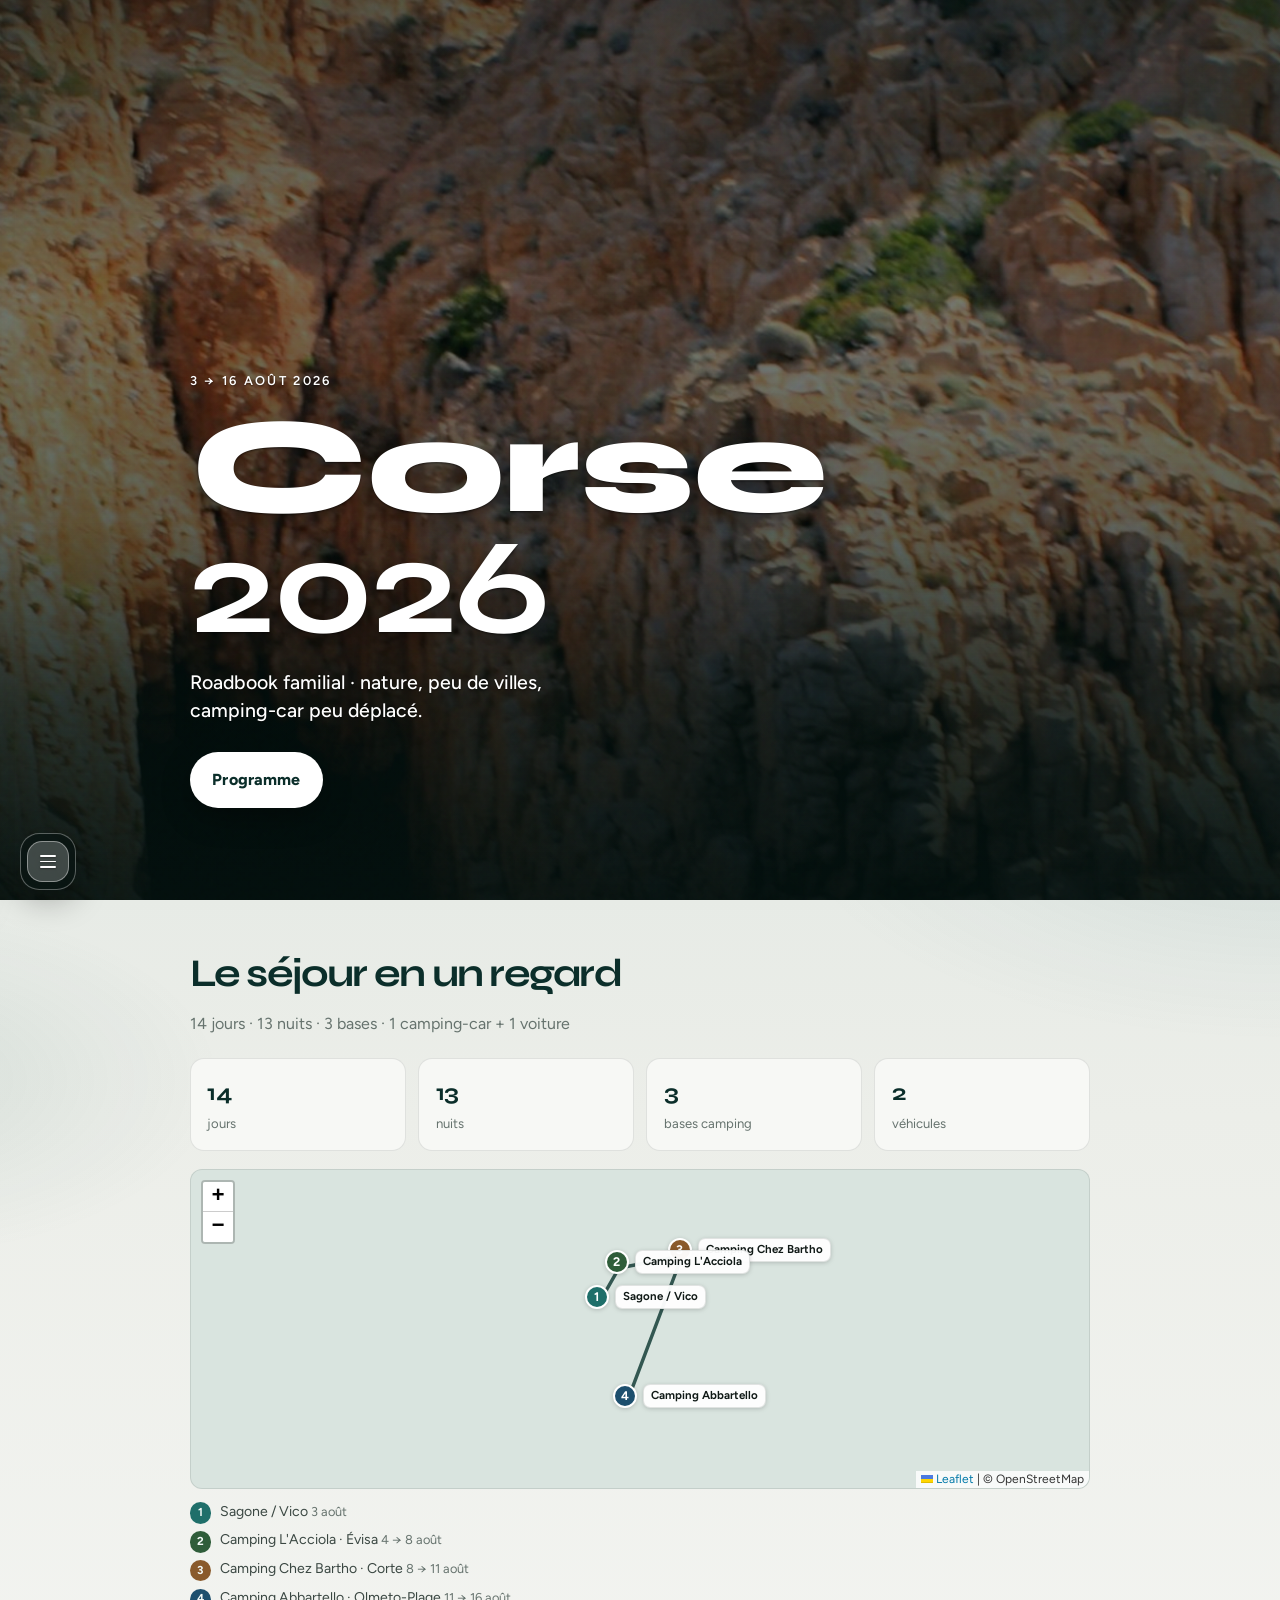
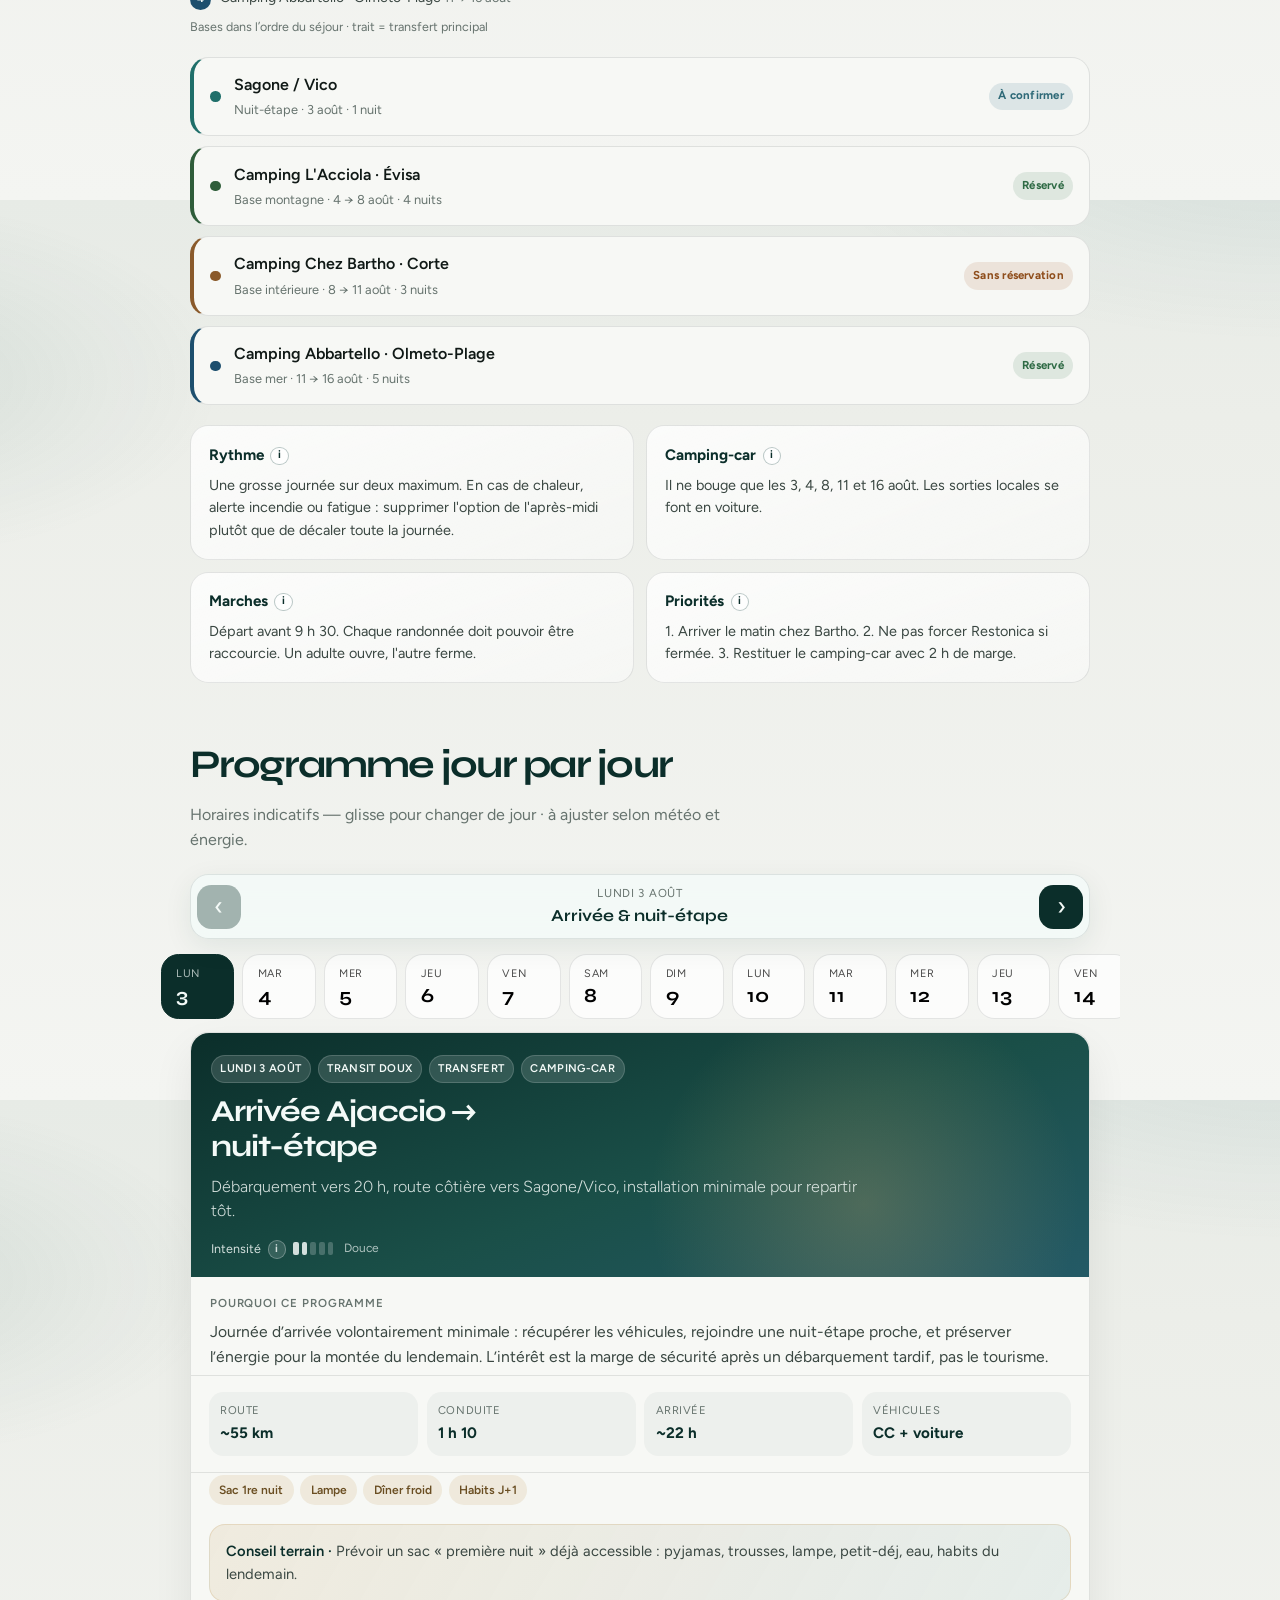
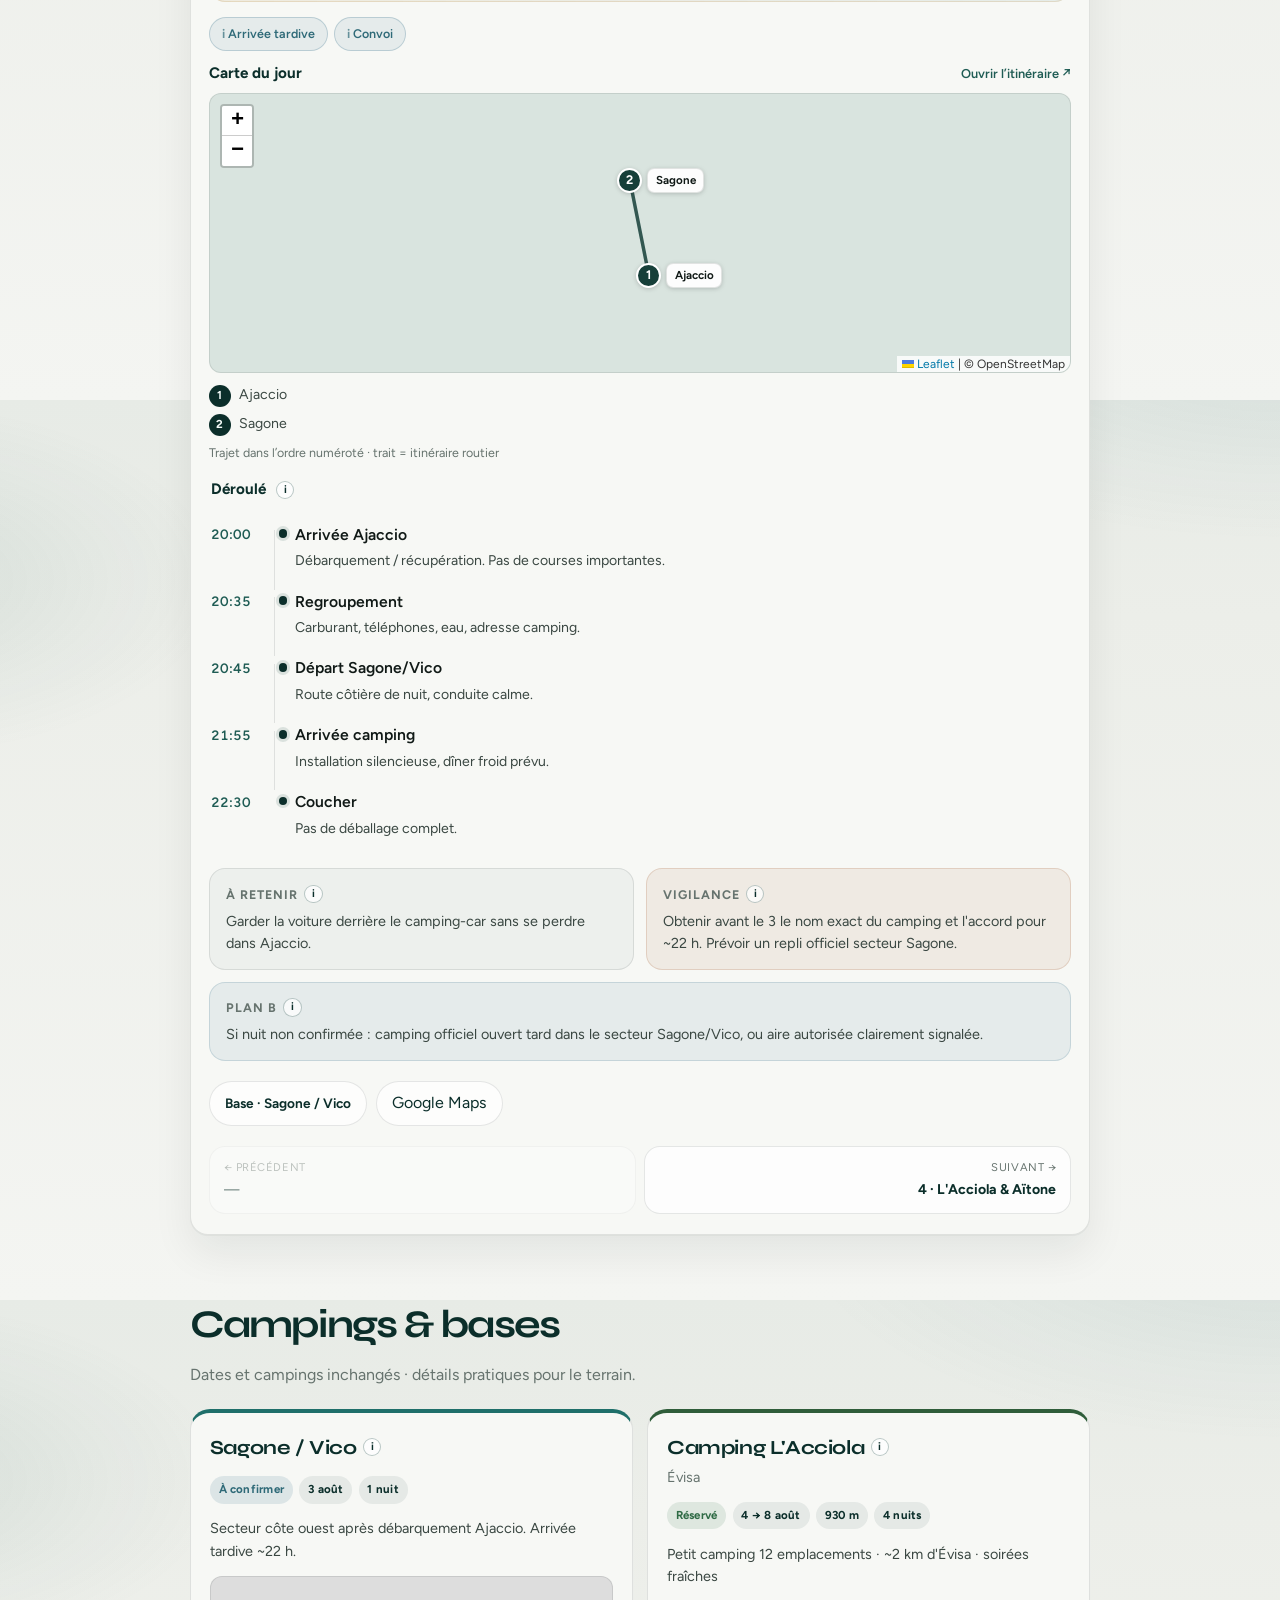
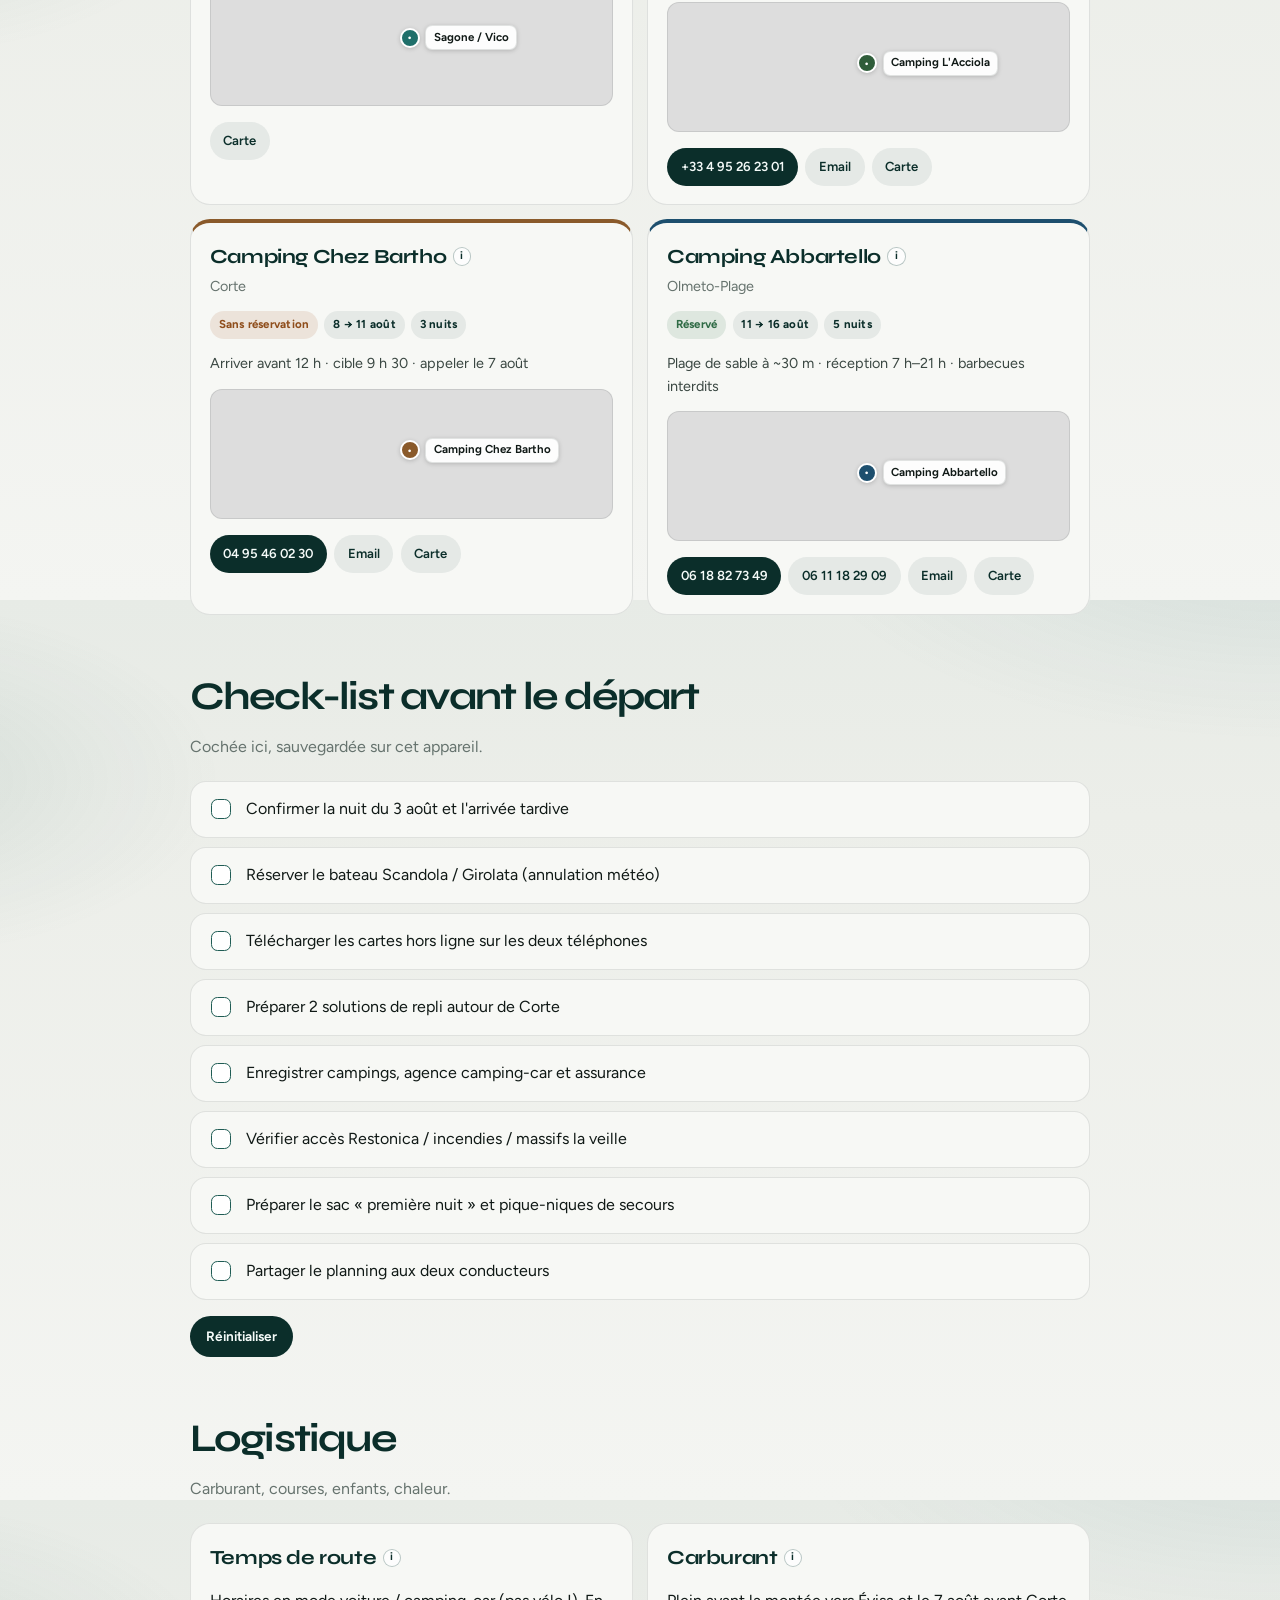
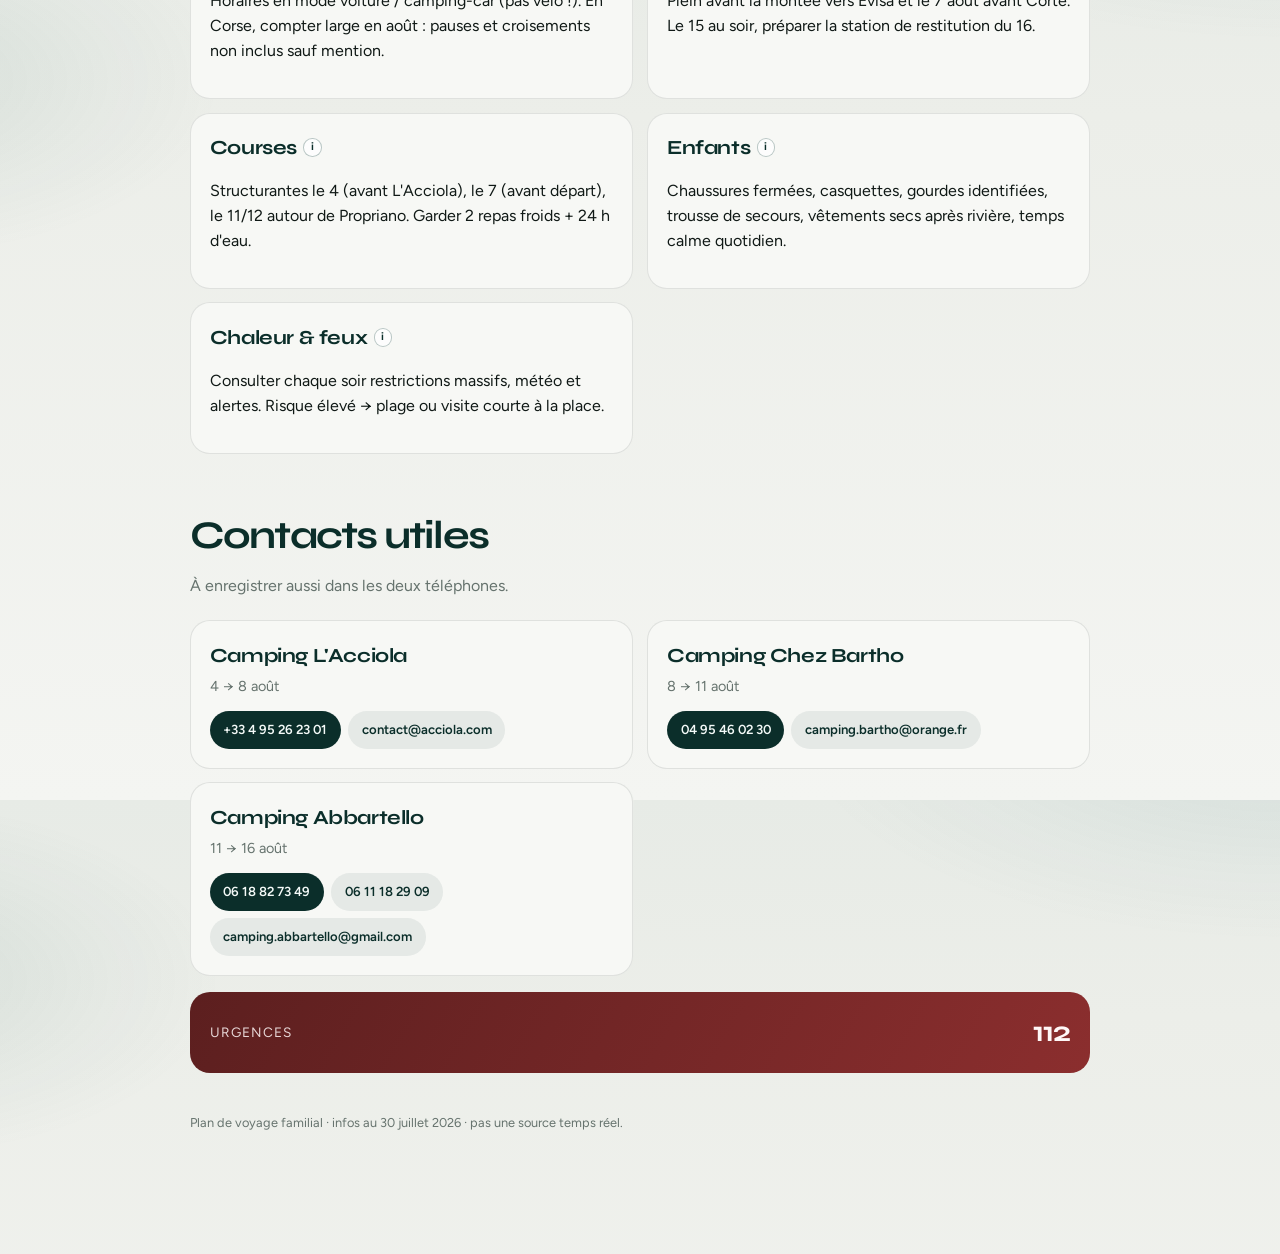
==== index.html @ f7b5de5e "fix: keep Programme on hero only Co-authored-by: renaudstn <renaudstn@users.noreply.github.com>" ====
<!DOCTYPE html>
<html lang="fr">
<head>
  <meta charset="UTF-8" />
  <meta name="viewport" content="width=device-width, initial-scale=1, viewport-fit=cover" />
  <meta name="theme-color" content="#0b2e2a" />
  <meta name="description" content="Roadbook familial Corse 2026 — programme jour par jour du 3 au 16 août." />
  <meta name="apple-mobile-web-app-capable" content="yes" />
  <meta name="apple-mobile-web-app-status-bar-style" content="black-translucent" />
  <title>Corse 2026 · Roadbook</title>
  <link rel="manifest" href="./manifest.webmanifest" />
  <link rel="icon" href="./icons/icon.svg" type="image/svg+xml" />
  <link rel="apple-touch-icon" href="./icons/apple-touch.png" />
  <link rel="preconnect" href="https://fonts.googleapis.com" />
  <link rel="preconnect" href="https://fonts.gstatic.com" crossorigin />
  <link href="https://fonts.googleapis.com/css2?family=Figtree:wght@300;400;500;600;700&family=Syne:wght@500;600;700;800&display=swap" rel="stylesheet" />
  <link rel="preload" as="image" href="./assets/images/hero-mobile.jpg" media="(max-width: 767px)" />
  <link rel="preload" as="image" href="./assets/images/hero-desktop.jpg" media="(min-width: 768px)" />
  <link rel="stylesheet" href="./assets/vendor/leaflet.css" />
  <link rel="stylesheet" href="./assets/styles.css" />
</head>
<body>
  <a class="skip" href="#main">Aller au contenu</a>

  <aside class="drawer" id="drawer" aria-hidden="true">
    <div class="drawer__head">
      <p class="drawer__title">Navigation</p>
      <button class="drawer__close" id="drawerClose" type="button" aria-label="Fermer">×</button>
    </div>
    <nav class="drawer__nav" aria-label="Sections">
      <a href="#accueil" data-nav="home">Accueil</a>
      <a href="#programme" data-nav="days">Programme</a>
      <a href="#bases" data-nav="bases">Campings</a>
      <a href="#checklist" data-nav="check">Check-list</a>
      <a href="#logistique" data-nav="logistics">Logistique</a>
      <a href="#contacts" data-nav="contacts">Contacts</a>
    </nav>
    <div class="drawer__days">
      <p class="drawer__label">Aller au jour</p>
      <div class="drawer__day-list" id="drawerDays"></div>
    </div>
    <p class="drawer__note">Astuce : glisse horizontalement sur le programme pour changer de jour. Flèches ← → aussi. Hors ligne après la 1<sup>re</sup> ouverture.</p>
  </aside>
  <div class="scrim" id="scrim" hidden></div>

  <main id="main">
    <section class="hero" id="accueil">
      <div class="hero__media" aria-hidden="true">
        <div class="hero__parallax" id="heroParallax">
          <picture>
            <source media="(min-width: 768px)" srcset="./assets/images/hero-desktop.jpg" />
            <img
              class="hero__img"
              src="./assets/images/hero-mobile.jpg"
              alt=""
              width="1200"
              height="1800"
              fetchpriority="high"
              decoding="async"
            />
          </picture>
        </div>
        <div class="hero__veil"></div>
        <div class="hero__grain"></div>
      </div>

      <div class="hero__content">
        <p class="hero__kicker" data-hero-reveal>3 → 16 août 2026</p>
        <h1 class="hero__title" id="heroTitle" aria-label="Corse 2026" title="Remonter en haut">
          <span class="hero__title-line" data-hero-reveal>Corse</span>
          <span class="hero__title-year" data-hero-reveal>2026</span>
        </h1>
        <p class="hero__lead" data-hero-reveal>
          Roadbook familial · nature, peu de villes, camping-car peu déplacé.
        </p>
        <div class="hero__cta" data-hero-reveal>
          <button class="btn btn--primary" id="jumpToday" type="button">Programme</button>
        </div>
      </div>
    </section>

    <div class="today-strip" id="todayRibbon" hidden>
      <div class="today-strip__inner">
        <div>
          <p class="eyebrow">Aujourd'hui</p>
          <p class="today-title" id="todayTitle"></p>
        </div>
        <a class="btn btn--small btn--solid" id="todayLink" href="#programme">Ouvrir le jour</a>
      </div>
    </div>

    <section class="panel" id="overview">
      <div class="section-head" data-reveal>
        <h2>Le séjour en un regard</h2>
        <p>14 jours · 13 nuits · 3 bases · 1 camping-car + 1 voiture</p>
      </div>
      <div class="stat-row" id="statRow" data-reveal></div>
      <div class="overview-map-wrap" data-reveal>
        <div id="overviewMap" class="map map--overview" role="img" aria-label="Carte des bases du séjour"></div>
        <ol class="map-legend map-legend--overview" id="overviewLegend"></ol>
        <p class="map-caption">Bases dans l’ordre du séjour · trait = transfert principal</p>
      </div>
      <div class="route-strip" id="routeStrip" aria-label="Bases du séjour" data-reveal></div>
      <div class="rules" id="rules" data-reveal></div>
    </section>

    <section class="panel panel--flush" id="programme">
      <div class="section-head section-head--pad">
        <h2>Programme jour par jour</h2>
        <p>Horaires indicatifs — glisse pour changer de jour · à ajuster selon météo et énergie.</p>
      </div>

      <div class="day-switcher" id="daySwitcher">
        <button type="button" class="day-switcher__btn" id="prevDay" aria-label="Jour précédent">‹</button>
        <button type="button" class="day-switcher__current" id="daySwitcherLabel" aria-haspopup="listbox">
          <span class="day-switcher__date" id="switchDate">—</span>
          <span class="day-switcher__title" id="switchTitle">—</span>
        </button>
        <button type="button" class="day-switcher__btn" id="nextDay" aria-label="Jour suivant">›</button>
      </div>

      <div class="day-rail" id="dayRail" role="tablist" aria-label="Jours du séjour"></div>
      <div class="day-stage" id="dayStage"></div>
    </section>

    <section class="panel" id="bases">
      <div class="section-head">
        <h2>Campings & bases</h2>
        <p>Dates et campings inchangés · détails pratiques pour le terrain.</p>
      </div>
      <div class="base-grid" id="baseGrid"></div>
    </section>

    <section class="panel" id="checklist">
      <div class="section-head">
        <h2>Check-list avant le départ</h2>
        <p>Cochée ici, sauvegardée sur cet appareil.</p>
      </div>
      <ul class="check-list" id="checkList"></ul>
      <button class="btn btn--ghost btn--small" id="resetCheck" type="button">Réinitialiser</button>
    </section>

    <section class="panel" id="logistique">
      <div class="section-head">
        <h2>Logistique</h2>
        <p>Carburant, courses, enfants, chaleur.</p>
      </div>
      <div class="log-grid" id="logGrid"></div>
    </section>

    <section class="panel" id="contacts">
      <div class="section-head">
        <h2>Contacts utiles</h2>
        <p>À enregistrer aussi dans les deux téléphones.</p>
      </div>
      <div class="contact-grid" id="contactGrid"></div>
      <a class="emergency" href="tel:112">
        <span>Urgences</span>
        <strong>112</strong>
      </a>
    </section>
  </main>

  <nav class="bottombar" aria-label="Menu">
    <button class="icon-btn" id="menuBtn" type="button" aria-label="Ouvrir le menu" aria-expanded="false" aria-controls="drawer">
      <span></span><span></span><span></span>
    </button>
  </nav>

  <div class="tip-layer" id="tipLayer" hidden>
    <div class="tip-card" role="dialog" aria-modal="true" aria-labelledby="tipTitle">
      <button class="tip-card__close" id="tipClose" type="button" aria-label="Fermer">×</button>
      <p class="tip-card__eyebrow" id="tipEyebrow">Info</p>
      <h3 id="tipTitle"></h3>
      <p id="tipBody"></p>
    </div>
  </div>

  <footer class="footer">
    <p>Plan de voyage familial · infos au 30 juillet 2026 · pas une source temps réel.</p>
  </footer>

  <script src="./assets/vendor/leaflet.js"></script>
  <script src="./data/trip.js"></script>
  <script src="./assets/app.js"></script>
</body>
</html>
---- assets/vendor/leaflet.css ----
/* required styles */

.leaflet-pane,
.leaflet-tile,
.leaflet-marker-icon,
.leaflet-marker-shadow,
.leaflet-tile-container,
.leaflet-pane > svg,
.leaflet-pane > canvas,
.leaflet-zoom-box,
.leaflet-image-layer,
.leaflet-layer {
	position: absolute;
	left: 0;
	top: 0;
	}
.leaflet-container {
	overflow: hidden;
	}
.leaflet-tile,
.leaflet-marker-icon,
.leaflet-marker-shadow {
	-webkit-user-select: none;
	   -moz-user-select: none;
	        user-select: none;
	  -webkit-user-drag: none;
	}
/* Prevents IE11 from highlighting tiles in blue */
.leaflet-tile::selection {
	background: transparent;
}
/* Safari renders non-retina tile on retina better with this, but Chrome is worse */
.leaflet-safari .leaflet-tile {
	image-rendering: -webkit-optimize-contrast;
	}
/* hack that prevents hw layers "stretching" when loading new tiles */
.leaflet-safari .leaflet-tile-container {
	width: 1600px;
	height: 1600px;
	-webkit-transform-origin: 0 0;
	}
.leaflet-marker-icon,
.leaflet-marker-shadow {
	display: block;
	}
/* .leaflet-container svg: reset svg max-width decleration shipped in Joomla! (joomla.org) 3.x */
/* .leaflet-container img: map is broken in FF if you have max-width: 100% on tiles */
.leaflet-container .leaflet-overlay-pane svg {
	max-width: none !important;
	max-height: none !important;
	}
.leaflet-container .leaflet-marker-pane img,
.leaflet-container .leaflet-shadow-pane img,
.leaflet-container .leaflet-tile-pane img,
.leaflet-container img.leaflet-image-layer,
.leaflet-container .leaflet-tile {
	max-width: none !important;
	max-height: none !important;
	width: auto;
	padding: 0;
	}

.leaflet-container img.leaflet-tile {
	/* See: https://bugs.chromium.org/p/chromium/issues/detail?id=600120 */
	mix-blend-mode: plus-lighter;
}

.leaflet-container.leaflet-touch-zoom {
	-ms-touch-action: pan-x pan-y;
	touch-action: pan-x pan-y;
	}
.leaflet-container.leaflet-touch-drag {
	-ms-touch-action: pinch-zoom;
	/* Fallback for FF which doesn't support pinch-zoom */
	touch-action: none;
	touch-action: pinch-zoom;
}
.leaflet-container.leaflet-touch-drag.leaflet-touch-zoom {
	-ms-touch-action: none;
	touch-action: none;
}
.leaflet-container {
	-webkit-tap-highlight-color: transparent;
}
.leaflet-container a {
	-webkit-tap-highlight-color: rgba(51, 181, 229, 0.4);
}
.leaflet-tile {
	filter: inherit;
	visibility: hidden;
	}
.leaflet-tile-loaded {
	visibility: inherit;
	}
.leaflet-zoom-box {
	width: 0;
	height: 0;
	-moz-box-sizing: border-box;
	     box-sizing: border-box;
	z-index: 800;
	}
/* workaround for https://bugzilla.mozilla.org/show_bug.cgi?id=888319 */
.leaflet-overlay-pane svg {
	-moz-user-select: none;
	}

.leaflet-pane         { z-index: 400; }

.leaflet-tile-pane    { z-index: 200; }
.leaflet-overlay-pane { z-index: 400; }
.leaflet-shadow-pane  { z-index: 500; }
.leaflet-marker-pane  { z-index: 600; }
.leaflet-tooltip-pane   { z-index: 650; }
.leaflet-popup-pane   { z-index: 700; }

.leaflet-map-pane canvas { z-index: 100; }
.leaflet-map-pane svg    { z-index: 200; }

.leaflet-vml-shape {
	width: 1px;
	height: 1px;
	}
.lvml {
	behavior: url(#default#VML);
	display: inline-block;
	position: absolute;
	}


/* control positioning */

.leaflet-control {
	position: relative;
	z-index: 800;
	pointer-events: visiblePainted; /* IE 9-10 doesn't have auto */
	pointer-events: auto;
	}
.leaflet-top,
.leaflet-bottom {
	position: absolute;
	z-index: 1000;
	pointer-events: none;
	}
.leaflet-top {
	top: 0;
	}
.leaflet-right {
	right: 0;
	}
.leaflet-bottom {
	bottom: 0;
	}
.leaflet-left {
	left: 0;
	}
.leaflet-control {
	float: left;
	clear: both;
	}
.leaflet-right .leaflet-control {
	float: right;
	}
.leaflet-top .leaflet-control {
	margin-top: 10px;
	}
.leaflet-bottom .leaflet-control {
	margin-bottom: 10px;
	}
.leaflet-left .leaflet-control {
	margin-left: 10px;
	}
.leaflet-right .leaflet-control {
	margin-right: 10px;
	}


/* zoom and fade animations */

.leaflet-fade-anim .leaflet-popup {
	opacity: 0;
	-webkit-transition: opacity 0.2s linear;
	   -moz-transition: opacity 0.2s linear;
	        transition: opacity 0.2s linear;
	}
.leaflet-fade-anim .leaflet-map-pane .leaflet-popup {
	opacity: 1;
	}
.leaflet-zoom-animated {
	-webkit-transform-origin: 0 0;
	    -ms-transform-origin: 0 0;
	        transform-origin: 0 0;
	}
svg.leaflet-zoom-animated {
	will-change: transform;
}

.leaflet-zoom-anim .leaflet-zoom-animated {
	-webkit-transition: -webkit-transform 0.25s cubic-bezier(0,0,0.25,1);
	   -moz-transition:    -moz-transform 0.25s cubic-bezier(0,0,0.25,1);
	        transition:         transform 0.25s cubic-bezier(0,0,0.25,1);
	}
.leaflet-zoom-anim .leaflet-tile,
.leaflet-pan-anim .leaflet-tile {
	-webkit-transition: none;
	   -moz-transition: none;
	        transition: none;
	}

.leaflet-zoom-anim .leaflet-zoom-hide {
	visibility: hidden;
	}


/* cursors */

.leaflet-interactive {
	cursor: pointer;
	}
.leaflet-grab {
	cursor: -webkit-grab;
	cursor:    -moz-grab;
	cursor:         grab;
	}
.leaflet-crosshair,
.leaflet-crosshair .leaflet-interactive {
	cursor: crosshair;
	}
.leaflet-popup-pane,
.leaflet-control {
	cursor: auto;
	}
.leaflet-dragging .leaflet-grab,
.leaflet-dragging .leaflet-grab .leaflet-interactive,
.leaflet-dragging .leaflet-marker-draggable {
	cursor: move;
	cursor: -webkit-grabbing;
	cursor:    -moz-grabbing;
	cursor:         grabbing;
	}

/* marker & overlays interactivity */
.leaflet-marker-icon,
.leaflet-marker-shadow,
.leaflet-image-layer,
.leaflet-pane > svg path,
.leaflet-tile-container {
	pointer-events: none;
	}

.leaflet-marker-icon.leaflet-interactive,
.leaflet-image-layer.leaflet-interactive,
.leaflet-pane > svg path.leaflet-interactive,
svg.leaflet-image-layer.leaflet-interactive path {
	pointer-events: visiblePainted; /* IE 9-10 doesn't have auto */
	pointer-events: auto;
	}

/* visual tweaks */

.leaflet-container {
	background: #ddd;
	outline-offset: 1px;
	}
.leaflet-container a {
	color: #0078A8;
	}
.leaflet-zoom-box {
	border: 2px dotted #38f;
	background: rgba(255,255,255,0.5);
	}


/* general typography */
.leaflet-container {
	font-family: "Helvetica Neue", Arial, Helvetica, sans-serif;
	font-size: 12px;
	font-size: 0.75rem;
	line-height: 1.5;
	}


/* general toolbar styles */

.leaflet-bar {
	box-shadow: 0 1px 5px rgba(0,0,0,0.65);
	border-radius: 4px;
	}
.leaflet-bar a {
	background-color: #fff;
	border-bottom: 1px solid #ccc;
	width: 26px;
	height: 26px;
	line-height: 26px;
	display: block;
	text-align: center;
	text-decoration: none;
	color: black;
	}
.leaflet-bar a,
.leaflet-control-layers-toggle {
	background-position: 50% 50%;
	background-repeat: no-repeat;
	display: block;
	}
.leaflet-bar a:hover,
.leaflet-bar a:focus {
	background-color: #f4f4f4;
	}
.leaflet-bar a:first-child {
	border-top-left-radius: 4px;
	border-top-right-radius: 4px;
	}
.leaflet-bar a:last-child {
	border-bottom-left-radius: 4px;
	border-bottom-right-radius: 4px;
	border-bottom: none;
	}
.leaflet-bar a.leaflet-disabled {
	cursor: default;
	background-color: #f4f4f4;
	color: #bbb;
	}

.leaflet-touch .leaflet-bar a {
	width: 30px;
	height: 30px;
	line-height: 30px;
	}
.leaflet-touch .leaflet-bar a:first-child {
	border-top-left-radius: 2px;
	border-top-right-radius: 2px;
	}
.leaflet-touch .leaflet-bar a:last-child {
	border-bottom-left-radius: 2px;
	border-bottom-right-radius: 2px;
	}

/* zoom control */

.leaflet-control-zoom-in,
.leaflet-control-zoom-out {
	font: bold 18px 'Lucida Console', Monaco, monospace;
	text-indent: 1px;
	}

.leaflet-touch .leaflet-control-zoom-in, .leaflet-touch .leaflet-control-zoom-out  {
	font-size: 22px;
	}


/* layers control */

.leaflet-control-layers {
	box-shadow: 0 1px 5px rgba(0,0,0,0.4);
	background: #fff;
	border-radius: 5px;
	}
.leaflet-control-layers-toggle {
	background-image: url(images/layers.png);
	width: 36px;
	height: 36px;
	}
.leaflet-retina .leaflet-control-layers-toggle {
	background-image: url(images/layers-2x.png);
	background-size: 26px 26px;
	}
.leaflet-touch .leaflet-control-layers-toggle {
	width: 44px;
	height: 44px;
	}
.leaflet-control-layers .leaflet-control-layers-list,
.leaflet-control-layers-expanded .leaflet-control-layers-toggle {
	display: none;
	}
.leaflet-control-layers-expanded .leaflet-control-layers-list {
	display: block;
	position: relative;
	}
.leaflet-control-layers-expanded {
	padding: 6px 10px 6px 6px;
	color: #333;
	background: #fff;
	}
.leaflet-control-layers-scrollbar {
	overflow-y: scroll;
	overflow-x: hidden;
	padding-right: 5px;
	}
.leaflet-control-layers-selector {
	margin-top: 2px;
	position: relative;
	top: 1px;
	}
.leaflet-control-layers label {
	display: block;
	font-size: 13px;
	font-size: 1.08333em;
	}
.leaflet-control-layers-separator {
	height: 0;
	border-top: 1px solid #ddd;
	margin: 5px -10px 5px -6px;
	}

/* Default icon URLs */
.leaflet-default-icon-path { /* used only in path-guessing heuristic, see L.Icon.Default */
	background-image: url(images/marker-icon.png);
	}


/* attribution and scale controls */

.leaflet-container .leaflet-control-attribution {
	background: #fff;
	background: rgba(255, 255, 255, 0.8);
	margin: 0;
	}
.leaflet-control-attribution,
.leaflet-control-scale-line {
	padding: 0 5px;
	color: #333;
	line-height: 1.4;
	}
.leaflet-control-attribution a {
	text-decoration: none;
	}
.leaflet-control-attribution a:hover,
.leaflet-control-attribution a:focus {
	text-decoration: underline;
	}
.leaflet-attribution-flag {
	display: inline !important;
	vertical-align: baseline !important;
	width: 1em;
	height: 0.6669em;
	}
.leaflet-left .leaflet-control-scale {
	margin-left: 5px;
	}
.leaflet-bottom .leaflet-control-scale {
	margin-bottom: 5px;
	}
.leaflet-control-scale-line {
	border: 2px solid #777;
	border-top: none;
	line-height: 1.1;
	padding: 2px 5px 1px;
	white-space: nowrap;
	-moz-box-sizing: border-box;
	     box-sizing: border-box;
	background: rgba(255, 255, 255, 0.8);
	text-shadow: 1px 1px #fff;
	}
.leaflet-control-scale-line:not(:first-child) {
	border-top: 2px solid #777;
	border-bottom: none;
	margin-top: -2px;
	}
.leaflet-control-scale-line:not(:first-child):not(:last-child) {
	border-bottom: 2px solid #777;
	}

.leaflet-touch .leaflet-control-attribution,
.leaflet-touch .leaflet-control-layers,
.leaflet-touch .leaflet-bar {
	box-shadow: none;
	}
.leaflet-touch .leaflet-control-layers,
.leaflet-touch .leaflet-bar {
	border: 2px solid rgba(0,0,0,0.2);
	background-clip: padding-box;
	}


/* popup */

.leaflet-popup {
	position: absolute;
	text-align: center;
	margin-bottom: 20px;
	}
.leaflet-popup-content-wrapper {
	padding: 1px;
	text-align: left;
	border-radius: 12px;
	}
.leaflet-popup-content {
	margin: 13px 24px 13px 20px;
	line-height: 1.3;
	font-size: 13px;
	font-size: 1.08333em;
	min-height: 1px;
	}
.leaflet-popup-content p {
	margin: 17px 0;
	margin: 1.3em 0;
	}
.leaflet-popup-tip-container {
	width: 40px;
	height: 20px;
	position: absolute;
	left: 50%;
	margin-top: -1px;
	margin-left: -20px;
	overflow: hidden;
	pointer-events: none;
	}
.leaflet-popup-tip {
	width: 17px;
	height: 17px;
	padding: 1px;

	margin: -10px auto 0;
	pointer-events: auto;

	-webkit-transform: rotate(45deg);
	   -moz-transform: rotate(45deg);
	    -ms-transform: rotate(45deg);
	        transform: rotate(45deg);
	}
.leaflet-popup-content-wrapper,
.leaflet-popup-tip {
	background: white;
	color: #333;
	box-shadow: 0 3px 14px rgba(0,0,0,0.4);
	}
.leaflet-container a.leaflet-popup-close-button {
	position: absolute;
	top: 0;
	right: 0;
	border: none;
	text-align: center;
	width: 24px;
	height: 24px;
	font: 16px/24px Tahoma, Verdana, sans-serif;
	color: #757575;
	text-decoration: none;
	background: transparent;
	}
.leaflet-container a.leaflet-popup-close-button:hover,
.leaflet-container a.leaflet-popup-close-button:focus {
	color: #585858;
	}
.leaflet-popup-scrolled {
	overflow: auto;
	}

.leaflet-oldie .leaflet-popup-content-wrapper {
	-ms-zoom: 1;
	}
.leaflet-oldie .leaflet-popup-tip {
	width: 24px;
	margin: 0 auto;

	-ms-filter: "progid:DXImageTransform.Microsoft.Matrix(M11=0.70710678, M12=0.70710678, M21=-0.70710678, M22=0.70710678)";
	filter: progid:DXImageTransform.Microsoft.Matrix(M11=0.70710678, M12=0.70710678, M21=-0.70710678, M22=0.70710678);
	}

.leaflet-oldie .leaflet-control-zoom,
.leaflet-oldie .leaflet-control-layers,
.leaflet-oldie .leaflet-popup-content-wrapper,
.leaflet-oldie .leaflet-popup-tip {
	border: 1px solid #999;
	}


/* div icon */

.leaflet-div-icon {
	background: #fff;
	border: 1px solid #666;
	}


/* Tooltip */
/* Base styles for the element that has a tooltip */
.leaflet-tooltip {
	position: absolute;
	padding: 6px;
	background-color: #fff;
	border: 1px solid #fff;
	border-radius: 3px;
	color: #222;
	white-space: nowrap;
	-webkit-user-select: none;
	-moz-user-select: none;
	-ms-user-select: none;
	user-select: none;
	pointer-events: none;
	box-shadow: 0 1px 3px rgba(0,0,0,0.4);
	}
.leaflet-tooltip.leaflet-interactive {
	cursor: pointer;
	pointer-events: auto;
	}
.leaflet-tooltip-top:before,
.leaflet-tooltip-bottom:before,
.leaflet-tooltip-left:before,
.leaflet-tooltip-right:before {
	position: absolute;
	pointer-events: none;
	border: 6px solid transparent;
	background: transparent;
	content: "";
	}

/* Directions */

.leaflet-tooltip-bottom {
	margin-top: 6px;
}
.leaflet-tooltip-top {
	margin-top: -6px;
}
.leaflet-tooltip-bottom:before,
.leaflet-tooltip-top:before {
	left: 50%;
	margin-left: -6px;
	}
.leaflet-tooltip-top:before {
	bottom: 0;
	margin-bottom: -12px;
	border-top-color: #fff;
	}
.leaflet-tooltip-bottom:before {
	top: 0;
	margin-top: -12px;
	margin-left: -6px;
	border-bottom-color: #fff;
	}
.leaflet-tooltip-left {
	margin-left: -6px;
}
.leaflet-tooltip-right {
	margin-left: 6px;
}
.leaflet-tooltip-left:before,
.leaflet-tooltip-right:before {
	top: 50%;
	margin-top: -6px;
	}
.leaflet-tooltip-left:before {
	right: 0;
	margin-right: -12px;
	border-left-color: #fff;
	}
.leaflet-tooltip-right:before {
	left: 0;
	margin-left: -12px;
	border-right-color: #fff;
	}

/* Printing */

@media print {
	/* Prevent printers from removing background-images of controls. */
	.leaflet-control {
		-webkit-print-color-adjust: exact;
		print-color-adjust: exact;
		}
	}
---- assets/styles.css ----
:root {
  --bg: #eceee9;
  --bg-deep: #dde3dc;
  --ink: #101916;
  --ink-soft: #3a4742;
  --muted: #66736e;
  --line: rgba(16, 25, 22, 0.1);
  --card: #f7f8f5;
  --card-solid: #f7f8f5;
  --brand: #0b2e2a;
  --brand-2: #1f5c54;
  --sea: #2f6a78;
  --sand: #a67c52;
  --warn: #8f4e1c;
  --ok: #2f6b45;
  --danger: #8b2e2e;
  --shadow: 0 1px 0 rgba(16, 25, 22, 0.04), 0 18px 40px rgba(16, 25, 22, 0.07);
  --radius: 18px;
  --font-display: "Syne", "Avenir Next", sans-serif;
  --font-body: "Figtree", system-ui, sans-serif;
  --pad: clamp(1rem, 3.2vw, 1.85rem);
  --max: 960px;
  --top: 0px;
  --bottombar: calc(4.25rem + env(safe-area-inset-bottom, 0px));
  --ease: cubic-bezier(0.22, 1, 0.36, 1);
  --hero-veil: linear-gradient(
    180deg,
    rgba(4, 16, 14, 0.62) 0%,
    rgba(4, 16, 14, 0.48) 32%,
    rgba(4, 16, 14, 0.58) 58%,
    rgba(4, 16, 14, 0.82) 78%,
    rgba(4, 16, 14, 0.94) 100%
  );
  --hero-text-shadow:
    0 1px 2px rgba(0, 0, 0, 0.55),
    0 6px 28px rgba(0, 0, 0, 0.45);
}

*,
*::before,
*::after {
  box-sizing: border-box;
}

html {
  scroll-behavior: smooth;
  scroll-padding-top: max(0.75rem, env(safe-area-inset-top, 0px));
  height: -webkit-fill-available;
}

body {
  margin: 0;
  font-family: var(--font-body);
  color: var(--ink);
  background:
    radial-gradient(900px 420px at 100% -10%, rgba(47, 106, 120, 0.1), transparent 55%),
    radial-gradient(700px 360px at -10% 20%, rgba(31, 92, 84, 0.1), transparent 50%),
    linear-gradient(180deg, #e7ebe6 0%, var(--bg) 24%, #f4f5f2 100%);
  min-height: 100dvh;
  min-height: -webkit-fill-available;
  line-height: 1.55;
  padding-bottom: calc(var(--bottombar) + 1.5rem);
  -webkit-font-smoothing: antialiased;
}

img {
  max-width: 100%;
  display: block;
}

a {
  color: inherit;
  text-decoration: none;
}

button,
a.btn {
  font: inherit;
}

.skip {
  position: absolute;
  left: -999px;
  top: 0;
  background: var(--brand);
  color: white;
  padding: 0.75rem 1rem;
  z-index: 100;
}

.skip:focus {
  left: 0.75rem;
  top: 0.75rem;
}

/* Bottom menu — liquid glass (burger only, sticky) */
.bottombar {
  position: fixed;
  left: max(0.85rem, env(safe-area-inset-left, 0px));
  bottom: calc(0.65rem + env(safe-area-inset-bottom, 0px));
  z-index: 40;
  display: flex;
  align-items: center;
  padding: 0.4rem;
  width: auto;
  border-radius: 1.2rem;
  background: rgba(6, 18, 16, 0.52);
  border: 1px solid rgba(255, 255, 255, 0.32);
  box-shadow: 0 10px 32px rgba(0, 0, 0, 0.28);
  backdrop-filter: blur(18px) saturate(1.2);
  -webkit-backdrop-filter: blur(18px) saturate(1.2);
  transition:
    background 0.35s var(--ease),
    border-color 0.35s var(--ease),
    box-shadow 0.35s var(--ease),
    backdrop-filter 0.35s ease;
}

.bottombar.is-solid {
  background: rgba(247, 248, 245, 0.72);
  border-color: rgba(16, 25, 22, 0.12);
  box-shadow: 0 10px 36px rgba(16, 25, 22, 0.12);
  backdrop-filter: blur(18px) saturate(1.25);
  -webkit-backdrop-filter: blur(18px) saturate(1.25);
}

.icon-btn {
  width: 2.6rem;
  height: 2.6rem;
  border: 1px solid rgba(255, 255, 255, 0.4);
  border-radius: 0.95rem;
  background: rgba(255, 255, 255, 0.22);
  display: grid;
  place-content: center;
  gap: 4px;
  cursor: pointer;
  padding: 0;
  flex-shrink: 0;
  transition: background 0.3s ease, border-color 0.3s ease;
}

.icon-btn span {
  display: block;
  width: 1rem;
  height: 1.5px;
  background: #fff;
  border-radius: 2px;
  box-shadow: 0 1px 2px rgba(0, 0, 0, 0.35);
  transition: background 0.3s ease;
}

.bottombar.is-solid .icon-btn {
  background: rgba(255, 255, 255, 0.88);
  border-color: var(--line);
}

.bottombar.is-solid .icon-btn span {
  background: var(--ink);
}

/* Keep unused brand mark styles for drawers if needed */
.brand__mark {
  width: 2.05rem;
  height: 2.05rem;
  border-radius: 0.7rem;
  background: linear-gradient(145deg, #1f5c54, #0b2e2a 60%, #a67c52 130%);
}

/* ---------- HERO WOW ---------- */
.hero {
  position: relative;
  min-height: 100svh;
  min-height: 100dvh;
  min-height: -webkit-fill-available;
  height: 100dvh;
  display: grid;
  align-content: end;
  overflow: clip;
  color: #f4faf8;
  isolation: isolate;
}

.hero__media {
  position: absolute;
  inset: 0;
  z-index: 0;
}

.hero__parallax {
  position: absolute;
  /* Extra bleed so parallax never shows gaps at edges */
  inset: -14% 0 -8%;
  will-change: transform;
  transform: translate3d(0, 0, 0) scale(1.08);
}

.hero__img {
  width: 100%;
  height: 100%;
  object-fit: cover;
  object-position: center 40%;
  filter: saturate(1.06) contrast(1.08) brightness(0.86);
}

.hero__veil {
  position: absolute;
  inset: 0;
  background: var(--hero-veil);
  pointer-events: none;
}

.hero__grain {
  position: absolute;
  inset: 0;
  opacity: 0.18;
  mix-blend-mode: soft-light;
  pointer-events: none;
  background-image: url("data:image/svg+xml,%3Csvg viewBox='0 0 200 200' xmlns='http://www.w3.org/2000/svg'%3E%3Cfilter id='n'%3E%3CfeTurbulence type='fractalNoise' baseFrequency='0.85' numOctaves='3' stitchTiles='stitch'/%3E%3C/filter%3E%3Crect width='100%25' height='100%25' filter='url(%23n)' opacity='0.55'/%3E%3C/svg%3E");
}

.hero__content {
  position: relative;
  z-index: 1;
  max-width: var(--max);
  width: 100%;
  margin: 0 auto;
  padding:
    max(2.5rem, calc(env(safe-area-inset-top, 0px) + 1.75rem))
    var(--pad)
    calc(5.75rem + env(safe-area-inset-bottom, 0px));
}

.hero__kicker {
  margin: 0 0 1rem;
  font-size: 0.8rem;
  letter-spacing: 0.18em;
  text-transform: uppercase;
  color: #fff;
  font-weight: 600;
  text-shadow: var(--hero-text-shadow);
}

.hero__title {
  margin: 0;
  font-family: var(--font-display);
  font-weight: 800;
  letter-spacing: -0.055em;
  line-height: 0.88;
  display: grid;
  gap: 0.05em;
  cursor: pointer;
  color: #fff;
  text-shadow: var(--hero-text-shadow);
}

.hero__title-line,
.hero__title-year {
  display: block;
  font-size: clamp(4rem, 18vw, 8.5rem);
}

.hero__title-year {
  color: #fff;
  font-weight: 700;
}

.hero__lead {
  margin: 1.25rem 0 0;
  max-width: 26rem;
  font-size: clamp(1.05rem, 2.6vw, 1.22rem);
  color: #fff;
  font-weight: 500;
  line-height: 1.45;
  text-shadow: var(--hero-text-shadow);
}

.hero__cta {
  display: flex;
  flex-wrap: wrap;
  gap: 0.7rem;
  margin-top: 1.75rem;
}

.hero__scroll {
  position: absolute;
  left: 50%;
  bottom: calc(4.85rem + env(safe-area-inset-bottom, 0px));
  transform: translateX(-50%);
  z-index: 2;
  display: inline-flex;
  flex-direction: column;
  align-items: center;
  gap: 0.45rem;
  color: #fff;
  font-size: 0.72rem;
  letter-spacing: 0.14em;
  text-transform: uppercase;
  font-weight: 700;
  text-shadow: 0 1px 8px rgba(0, 0, 0, 0.45);
}

.hero__scroll::after {
  content: "";
  width: 1px;
  height: 2rem;
  background: linear-gradient(180deg, rgba(244, 250, 248, 0.8), transparent);
  animation: scrollPulse 1.8s var(--ease) infinite;
}

@keyframes scrollPulse {
  0%, 100% { transform: scaleY(0.7); opacity: 0.4; }
  50% { transform: scaleY(1); opacity: 1; }
}

/* Hero entrance */
[data-hero-reveal] {
  opacity: 0;
  transform: translateY(28px);
  filter: blur(8px);
  transition:
    opacity 0.9s var(--ease),
    transform 0.9s var(--ease),
    filter 0.9s var(--ease);
}

.hero.is-ready [data-hero-reveal] {
  opacity: 1;
  transform: translateY(0);
  filter: blur(0);
}

.hero.is-ready .hero__kicker { transition-delay: 0.08s; }
.hero.is-ready .hero__title-line { transition-delay: 0.18s; }
.hero.is-ready .hero__title-year { transition-delay: 0.3s; }
.hero.is-ready .hero__lead { transition-delay: 0.42s; }
.hero.is-ready .hero__cta { transition-delay: 0.54s; }

.hero.is-ready .hero__parallax {
  animation: heroBreath 14s ease-in-out infinite alternate;
}

@keyframes heroBreath {
  from { transform: translate3d(0, 0, 0) scale(1.08); }
  to { transform: translate3d(0, -2.5%, 0) scale(1.12); }
}

/* Scroll-driven title fade */
.hero.is-leaving .hero__content {
  opacity: calc(1 - var(--hero-progress, 0));
  transform: translate3d(0, calc(var(--hero-progress, 0) * -40px), 0) scale(calc(1 - var(--hero-progress, 0) * 0.06));
  filter: blur(calc(var(--hero-progress, 0) * 4px));
  transition: none;
}

.today-strip {
  max-width: var(--max);
  margin: -1.25rem auto 0;
  padding: 0 var(--pad);
  position: relative;
  z-index: 3;
}

.today-strip[hidden] {
  display: none !important;
}

.today-strip__inner {
  display: flex;
  align-items: center;
  justify-content: space-between;
  gap: 1rem;
  padding: 1rem 1.15rem;
  border-radius: 1.1rem;
  background: var(--card);
  border: 1px solid var(--line);
  box-shadow: var(--shadow);
}

.today-title {
  margin: 0.2rem 0 0;
  font-family: var(--font-display);
  font-size: 1.15rem;
  font-weight: 700;
  letter-spacing: -0.03em;
  color: var(--brand);
}

/* Reveal on scroll */
[data-reveal] {
  opacity: 0;
  transform: translateY(22px);
  transition: opacity 0.7s var(--ease), transform 0.7s var(--ease);
}

[data-reveal].is-in {
  opacity: 1;
  transform: none;
}

/* Buttons */
.btn {
  display: inline-flex;
  align-items: center;
  justify-content: center;
  gap: 0.4rem;
  border-radius: 999px;
  padding: 0.9rem 1.35rem;
  border: 1px solid transparent;
  font-weight: 650;
  cursor: pointer;
  transition: transform 0.2s var(--ease), background 0.2s ease, color 0.2s ease;
}

.btn:hover {
  transform: translateY(-1px);
}

.btn:active {
  transform: translateY(0);
}

.btn--primary {
  background: #fff;
  color: var(--brand);
  border-color: rgba(255, 255, 255, 0.95);
  box-shadow:
    0 1px 0 rgba(255, 255, 255, 0.55) inset,
    0 10px 28px rgba(0, 0, 0, 0.35);
}

.hero .btn--primary {
  font-weight: 750;
  letter-spacing: 0.01em;
}

.btn--ghost {
  background: transparent;
  color: #f4faf8;
  border-color: rgba(244, 250, 248, 0.35);
}

.panel .btn--ghost,
.btn--solid {
  color: #f4faf8;
  border-color: transparent;
  background: var(--brand);
}

.btn--small {
  padding: 0.55rem 0.95rem;
  font-size: 0.85rem;
}

/* Drawer */

/* Drawer */
.drawer {
  position: fixed;
  inset: 0 auto 0 0;
  width: min(20rem, 86vw);
  background: #f4faf8;
  border-right: 1px solid var(--line);
  z-index: 50;
  padding: max(1.25rem, env(safe-area-inset-top, 0px) + 0.75rem) 1.25rem calc(var(--bottombar) + 1rem);

  transform: translateX(-105%);
  transition: transform 0.35s var(--ease);
  box-shadow: var(--shadow);
}

.drawer.is-open {
  transform: translateX(0);
}

.drawer__nav {
  display: grid;
  gap: 0.35rem;
}

.drawer__nav a {
  padding: 0.85rem 1rem;
  border-radius: 0.95rem;
  font-weight: 500;
  color: var(--ink-soft);
}

.drawer__nav a:hover,
.drawer__nav a.is-active {
  background: rgba(14, 58, 54, 0.08);
  color: var(--brand);
}

.drawer__note {
  margin-top: 1.5rem;
  font-size: 0.8rem;
  color: var(--muted);
  padding: 0 0.5rem;
}

.scrim {
  position: fixed;
  inset: 0;
  background: rgba(10, 28, 26, 0.35);
  z-index: 45;
  border: 0;
  backdrop-filter: blur(2px);
}

@keyframes rise {
  from { opacity: 0; transform: translateY(18px); }
  to { opacity: 1; transform: translateY(0); }
}

.eyebrow {
  margin: 0;
  font-size: 0.7rem;
  letter-spacing: 0.12em;
  text-transform: uppercase;
  color: var(--muted);
  font-weight: 600;
}

/* Panels */
.panel {
  max-width: var(--max);
  margin: 0 auto;
  padding: 2.75rem var(--pad) 0.5rem;
}

.panel--flush {
  padding-left: 0;
  padding-right: 0;
}

.section-head {
  margin-bottom: 1.35rem;
}

.section-head--pad {
  padding: 0 var(--pad);
}

.section-head h2 {
  margin: 0;
  font-family: var(--font-display);
  font-size: clamp(1.85rem, 4.4vw, 2.45rem);
  letter-spacing: -0.045em;
  font-weight: 700;
  color: var(--brand);
}

.section-head p {
  margin: 0.45rem 0 0;
  color: var(--muted);
  max-width: 36rem;
}

.stat-row {
  display: grid;
  grid-template-columns: repeat(2, 1fr);
  gap: 0.75rem;
}

@media (min-width: 720px) {
  .stat-row {
    grid-template-columns: repeat(4, 1fr);
  }
}

.stat {
  padding: 1rem 1.05rem;
  border-radius: 14px;
  background: var(--card);
  border: 1px solid var(--line);
}

.stat strong {
  display: block;
  font-family: var(--font-display);
  font-size: 1.45rem;
  letter-spacing: -0.03em;
  color: var(--brand);
}

.stat span {
  display: block;
  margin-top: 0.15rem;
  font-size: 0.82rem;
  color: var(--muted);
}

.route-strip {
  margin-top: 1.25rem;
  display: grid;
  gap: 0.65rem;
}

.route-item {
  display: grid;
  grid-template-columns: auto 1fr auto;
  gap: 0.85rem;
  align-items: center;
  padding: 0.95rem 1.05rem;
  border-radius: 1.15rem;
  background: var(--card-solid);
  border: 1px solid var(--line);
  border-left: 4px solid var(--accent, var(--brand-2));
}

.route-item__dot {
  width: 0.65rem;
  height: 0.65rem;
  border-radius: 50%;
  background: var(--accent, var(--brand-2));
}

.route-item h3 {
  margin: 0;
  font-size: 1rem;
  font-weight: 600;
}

.route-item p {
  margin: 0.15rem 0 0;
  font-size: 0.8rem;
  color: var(--muted);
}

.badge {
  font-size: 0.72rem;
  font-weight: 700;
  letter-spacing: 0.02em;
  padding: 0.3rem 0.55rem;
  border-radius: 999px;
  background: rgba(14, 58, 54, 0.08);
  color: var(--brand);
  white-space: nowrap;
}

.badge--ok {
  background: rgba(47, 107, 69, 0.12);
  color: var(--ok);
}

.badge--warn {
  background: rgba(154, 79, 28, 0.12);
  color: var(--warn);
}

.badge--confirm {
  background: rgba(29, 95, 122, 0.12);
  color: var(--sea);
}

.rules {
  margin-top: 1.25rem;
  display: grid;
  gap: 0.75rem;
}

@media (min-width: 800px) {
  .rules {
    grid-template-columns: 1fr 1fr;
  }
}

.rule {
  padding: 1.1rem 1.15rem;
  border-radius: 1.15rem;
  background: linear-gradient(160deg, rgba(255, 255, 255, 0.8), rgba(255, 255, 255, 0.45));
  border: 1px solid var(--line);
}

.rule h3 {
  margin: 0;
  font-size: 0.95rem;
  color: var(--brand);
}

.rule p {
  margin: 0.4rem 0 0;
  font-size: 0.9rem;
  color: var(--ink-soft);
}

/* Day rail */
.day-rail {
  display: flex;
  gap: 0.5rem;
  overflow-x: auto;
  padding: 0.25rem var(--pad) 0.85rem;
  scroll-snap-type: x mandatory;
  -webkit-overflow-scrolling: touch;
  scrollbar-width: none;
}

.day-rail::-webkit-scrollbar {
  display: none;
}

.day-pill {
  flex: 0 0 auto;
  scroll-snap-align: start;
  border: 1px solid var(--line);
  background: rgba(255, 255, 255, 0.7);
  border-radius: 1.1rem;
  padding: 0.7rem 0.9rem;
  min-width: 4.6rem;
  text-align: left;
  cursor: pointer;
  transition: background 0.2s ease, border-color 0.2s ease, transform 0.2s var(--ease);
}

.day-pill:hover {
  transform: translateY(-1px);
}

.day-pill.is-active {
  background: var(--brand);
  border-color: var(--brand);
  color: #f4faf8;
}

.day-pill.is-today:not(.is-active) {
  border-color: var(--brand-2);
  box-shadow: inset 0 0 0 1px rgba(31, 111, 106, 0.25);
}

.day-pill__dow {
  display: block;
  font-size: 0.68rem;
  text-transform: uppercase;
  letter-spacing: 0.06em;
  opacity: 0.7;
}

.day-pill__num {
  display: block;
  font-family: var(--font-display);
  font-size: 1.25rem;
  font-weight: 650;
  line-height: 1.1;
  margin-top: 0.1rem;
}

.day-stage {
  padding: 0 var(--pad) 0.5rem;
  touch-action: pan-y;
}

.day-stage.is-swipe-left .day-card {
  animation: swipeInFromRight 0.28s var(--ease) both;
}

.day-stage.is-swipe-right .day-card {
  animation: swipeInFromLeft 0.28s var(--ease) both;
}

@keyframes swipeInFromRight {
  from { opacity: 0; transform: translateX(18px); }
  to { opacity: 1; transform: translateX(0); }
}

@keyframes swipeInFromLeft {
  from { opacity: 0; transform: translateX(-18px); }
  to { opacity: 1; transform: translateX(0); }
}

.day-card {
  border-radius: var(--radius);
  background: var(--card);
  border: 1px solid var(--line);
  box-shadow: var(--shadow);
  overflow: visible;
  animation: rise 0.45s var(--ease) both;
}

.day-card__hero {
  padding: 1.35rem 1.25rem 1.15rem;
  background: linear-gradient(160deg, #0b2e2a 0%, #1a4f48 55%, #245a66 100%);
  color: #f4faf8;
  position: relative;
  overflow: hidden;
  border-radius: var(--radius) var(--radius) 0 0;
}

.day-card__hero::before {
  content: "";
  position: absolute;
  inset: auto -10% -40% 40%;
  height: 140%;
  background: radial-gradient(circle, rgba(201, 166, 107, 0.28), transparent 60%);
  pointer-events: none;
}

.day-card__meta {
  position: relative;
  display: flex;
  flex-wrap: wrap;
  gap: 0.4rem;
  margin-bottom: 0.7rem;
}

.tag {
  font-size: 0.7rem;
  font-weight: 600;
  letter-spacing: 0.03em;
  text-transform: uppercase;
  padding: 0.28rem 0.55rem;
  border-radius: 999px;
  background: rgba(255, 255, 255, 0.14);
  border: 1px solid rgba(255, 255, 255, 0.16);
}

.day-card__hero h3 {
  position: relative;
  margin: 0;
  font-family: var(--font-display);
  font-size: clamp(1.45rem, 4vw, 1.9rem);
  letter-spacing: -0.03em;
  line-height: 1.15;
  max-width: 18ch;
}

.day-card__hero .lead {
  position: relative;
  margin: 0.65rem 0 0;
  color: rgba(244, 250, 248, 0.86);
  font-weight: 300;
  max-width: 42rem;
}

.intensity {
  position: relative;
  margin-top: 0.9rem;
  display: flex;
  align-items: center;
  gap: 0.45rem;
  font-size: 0.78rem;
  opacity: 0.85;
}

.intensity__bars {
  display: flex;
  gap: 3px;
}

.intensity__bars i {
  width: 0.35rem;
  height: 0.85rem;
  border-radius: 2px;
  background: rgba(255, 255, 255, 0.25);
}

.intensity__bars i.on {
  background: #f4faf8;
}

.metrics {
  display: grid;
  grid-template-columns: repeat(2, 1fr);
  gap: 0.55rem;
  padding: 1rem 1.15rem;
  border-bottom: 1px solid var(--line);
}

@media (min-width: 640px) {
  .metrics {
    grid-template-columns: repeat(4, 1fr);
  }
}

.metric {
  padding: 0.65rem 0.7rem;
  border-radius: 0.9rem;
  background: rgba(14, 58, 54, 0.04);
}

.metric span {
  display: block;
  font-size: 0.7rem;
  color: var(--muted);
  text-transform: uppercase;
  letter-spacing: 0.05em;
}

.metric strong {
  display: block;
  margin-top: 0.15rem;
  font-size: 0.95rem;
  color: var(--brand);
}

.timeline {
  list-style: none;
  margin: 0;
  padding: 1.15rem 1.25rem 0.35rem;
}

.timeline li {
  display: grid;
  grid-template-columns: 3.6rem 1fr;
  gap: 0.85rem;
  padding: 0 0 1.1rem;
  position: relative;
}

.timeline li::before {
  content: "";
  position: absolute;
  left: 3.95rem;
  top: 0.45rem;
  bottom: 0;
  width: 1px;
  background: var(--line);
}

.timeline li:last-child::before {
  display: none;
}

.timeline__time {
  font-variant-numeric: tabular-nums;
  font-weight: 600;
  font-size: 0.85rem;
  color: var(--brand-2);
  padding-top: 0.1rem;
}

.timeline__body {
  padding-left: 0.85rem;
  position: relative;
}

.timeline__body::before {
  content: "";
  position: absolute;
  left: -0.2rem;
  top: 0.4rem;
  width: 0.55rem;
  height: 0.55rem;
  border-radius: 50%;
  background: var(--brand);
  box-shadow: 0 0 0 3px rgba(14, 58, 54, 0.12);
}

.timeline__body h4 {
  margin: 0;
  font-size: 0.98rem;
  font-weight: 600;
}

.timeline__body p {
  margin: 0.2rem 0 0;
  font-size: 0.88rem;
  color: var(--ink-soft);
}

.notes {
  display: grid;
  gap: 0.7rem;
  padding: 0.35rem 1.15rem 1.25rem;
}

@media (min-width: 800px) {
  .notes {
    grid-template-columns: 1fr 1fr;
  }
}

.note {
  padding: 0.95rem 1rem;
  border-radius: 1rem;
  background: rgba(14, 58, 54, 0.04);
  border: 1px solid var(--line);
}

.note--vigilance {
  background: rgba(154, 79, 28, 0.08);
  border-color: rgba(154, 79, 28, 0.18);
}

.note--planb {
  background: rgba(29, 95, 122, 0.08);
  border-color: rgba(29, 95, 122, 0.16);
}

.note h4 {
  margin: 0;
  font-size: 0.78rem;
  letter-spacing: 0.08em;
  text-transform: uppercase;
  color: var(--muted);
}

.note p {
  margin: 0.35rem 0 0;
  font-size: 0.9rem;
  color: var(--ink-soft);
}

.day-actions {
  display: flex;
  flex-wrap: wrap;
  gap: 0.55rem;
  padding: 0 1.15rem 1.25rem;
}

.day-actions .btn {
  color: var(--brand);
  border-color: var(--line);
  background: rgba(255, 255, 255, 0.7);
}

.enrich {
  margin: 0 1.15rem 1.15rem;
  padding: 0.95rem 1rem;
  border-radius: 1rem;
  background: linear-gradient(120deg, rgba(201, 166, 107, 0.16), rgba(31, 111, 106, 0.08));
  border: 1px solid rgba(201, 166, 107, 0.28);
  font-size: 0.92rem;
  color: var(--ink-soft);
}

.enrich strong {
  color: var(--brand);
  font-weight: 600;
}

/* Bases */
.base-grid,
.contact-grid,
.log-grid {
  display: grid;
  gap: 0.85rem;
}

@media (min-width: 720px) {
  .base-grid,
  .contact-grid,
  .log-grid {
    grid-template-columns: 1fr 1fr;
  }
}

.base-card,
.contact-card,
.log-card {
  padding: 1.15rem 1.2rem;
  border-radius: 1.25rem;
  background: var(--card);
  border: 1px solid var(--line);
  backdrop-filter: blur(8px);
}

.base-card {
  border-top: 4px solid var(--accent, var(--brand-2));
}

.base-card h3,
.contact-card h3,
.log-card h3 {
  margin: 0;
  font-family: var(--font-display);
  font-size: 1.25rem;
  letter-spacing: -0.02em;
  color: var(--brand);
}

.base-card .place {
  margin: 0.2rem 0 0;
  color: var(--muted);
  font-size: 0.9rem;
}

.base-card .meta {
  margin: 0.85rem 0 0;
  display: flex;
  flex-wrap: wrap;
  gap: 0.4rem;
}

.base-card .note {
  margin-top: 0.85rem;
  padding: 0;
  border: 0;
  background: transparent;
  font-size: 0.9rem;
  color: var(--ink-soft);
}

.base-actions {
  display: flex;
  flex-wrap: wrap;
  gap: 0.45rem;
  margin-top: 1rem;
}

.base-actions a,
.contact-card a.btn {
  display: inline-flex;
  align-items: center;
  padding: 0.55rem 0.85rem;
  border-radius: 999px;
  background: var(--brand);
  color: #f4faf8;
  font-size: 0.82rem;
  font-weight: 600;
}

.base-actions a.secondary,
.contact-card a.secondary {
  background: rgba(14, 58, 54, 0.08);
  color: var(--brand);
}

/* Checklist */
.check-list {
  list-style: none;
  margin: 0 0 1rem;
  padding: 0;
  display: grid;
  gap: 0.55rem;
}

.check-item {
  display: flex;
  gap: 0.75rem;
  align-items: flex-start;
  padding: 0.95rem 1rem;
  border-radius: 1rem;
  background: var(--card);
  border: 1px solid var(--line);
  cursor: pointer;
  transition: background 0.2s ease;
}

.check-item:hover {
  background: rgba(255, 255, 255, 0.9);
}

.check-item input {
  appearance: none;
  width: 1.25rem;
  height: 1.25rem;
  margin-top: 0.1rem;
  border: 1.5px solid var(--brand-2);
  border-radius: 0.4rem;
  flex-shrink: 0;
  display: grid;
  place-content: center;
  background: white;
}

.check-item input:checked {
  background: var(--brand);
  border-color: var(--brand);
}

.check-item input:checked::after {
  content: "";
  width: 0.35rem;
  height: 0.65rem;
  border: solid #f4faf8;
  border-width: 0 2px 2px 0;
  transform: rotate(45deg) translate(-1px, -1px);
}

.check-item.is-done span {
  text-decoration: line-through;
  color: var(--muted);
}

.emergency {
  margin-top: 1rem;
  display: flex;
  align-items: center;
  justify-content: space-between;
  padding: 1.15rem 1.25rem;
  border-radius: 1.25rem;
  background: linear-gradient(120deg, #5c1f1f, #8b2e2e);
  color: #fff7f7;
}

.emergency span {
  font-size: 0.85rem;
  letter-spacing: 0.08em;
  text-transform: uppercase;
  opacity: 0.85;
}

.emergency strong {
  font-family: var(--font-display);
  font-size: 1.8rem;
  letter-spacing: -0.03em;
}

/* Dock */
.footer {
  max-width: var(--max);
  margin: 2rem auto 0;
  padding: 0 var(--pad) 1rem;
  color: var(--muted);
  font-size: 0.8rem;
}

/* Drawer enriched */
.drawer__head {
  display: flex;
  align-items: center;
  justify-content: space-between;
  margin-bottom: 0.75rem;
}

.drawer__title {
  margin: 0;
  font-family: var(--font-display);
  font-size: 1.2rem;
  color: var(--brand);
}

.drawer__close {
  width: 2.2rem;
  height: 2.2rem;
  border: 1px solid var(--line);
  border-radius: 0.7rem;
  background: white;
  font-size: 1.4rem;
  line-height: 1;
  cursor: pointer;
  color: var(--ink);
}

.drawer__label {
  margin: 1.25rem 0 0.55rem;
  font-size: 0.72rem;
  letter-spacing: 0.1em;
  text-transform: uppercase;
  color: var(--muted);
  font-weight: 600;
}

.drawer__day-list {
  display: grid;
  gap: 0.35rem;
  max-height: min(42vh, 22rem);
  overflow: auto;
  padding-right: 0.2rem;
}

.drawer-day {
  display: grid;
  grid-template-columns: 2.4rem 1fr;
  gap: 0.65rem;
  align-items: center;
  text-align: left;
  border: 1px solid var(--line);
  background: white;
  border-radius: 0.9rem;
  padding: 0.55rem 0.65rem;
  cursor: pointer;
}

.drawer-day.is-active {
  border-color: var(--brand);
  background: rgba(14, 58, 54, 0.06);
}

.drawer-day.is-today:not(.is-active) {
  box-shadow: inset 0 0 0 1px rgba(31, 111, 106, 0.35);
}

.drawer-day__num {
  font-family: var(--font-display);
  font-size: 1.2rem;
  font-weight: 650;
  color: var(--brand);
  text-align: center;
}

.drawer-day__meta {
  display: grid;
  gap: 0.05rem;
  min-width: 0;
}

.drawer-day__meta strong {
  font-size: 0.85rem;
}

.drawer-day__meta em {
  font-style: normal;
  font-size: 0.75rem;
  color: var(--muted);
  white-space: nowrap;
  overflow: hidden;
  text-overflow: ellipsis;
}

/* Day switcher */
.day-switcher {
  position: sticky;
  top: max(0.5rem, env(safe-area-inset-top, 0px));
  z-index: 25;
  display: grid;
  grid-template-columns: 2.75rem 1fr 2.75rem;
  gap: 0.45rem;
  align-items: center;
  margin: 0 var(--pad) 0.65rem;
  padding: 0.4rem;
  border-radius: 1.15rem;
  background: rgba(244, 250, 248, 0.92);
  border: 1px solid var(--line);
  backdrop-filter: blur(12px);
  box-shadow: 0 8px 28px rgba(14, 58, 54, 0.08);
}

.day-switcher__btn {
  width: 2.75rem;
  height: 2.75rem;
  border: 0;
  border-radius: 0.9rem;
  background: var(--brand);
  color: #f4faf8;
  font-size: 1.6rem;
  line-height: 1;
  cursor: pointer;
}

.day-switcher__btn:disabled {
  opacity: 0.35;
  cursor: not-allowed;
}

.day-switcher__current {
  border: 0;
  background: transparent;
  text-align: center;
  cursor: pointer;
  padding: 0.2rem;
  min-width: 0;
}

.day-switcher__date {
  display: block;
  font-size: 0.72rem;
  letter-spacing: 0.06em;
  text-transform: uppercase;
  color: var(--muted);
}

.day-switcher__title {
  display: block;
  font-family: var(--font-display);
  font-size: 1.05rem;
  font-weight: 650;
  color: var(--brand);
  white-space: nowrap;
  overflow: hidden;
  text-overflow: ellipsis;
}

/* Maps */
.overview-map-wrap,
.map-block {
  margin: 1.1rem 0;
}

.map {
  width: 100%;
  height: 240px;
  min-height: 220px;
  border-radius: 12px;
  border: 1px solid var(--line);
  overflow: hidden;
  background: #d9e4df;
  position: relative;
  z-index: 1;
  isolation: isolate;
}

.map--overview {
  height: min(48vw, 300px);
  min-height: 220px;
}

.map--day {
  height: 240px;
  min-height: 220px;
}

.base-mini-map {
  height: 130px;
  min-height: 130px;
  margin-top: 0.85rem;
  border-radius: 12px;
  border: 1px solid var(--line);
  overflow: hidden;
  position: relative;
  z-index: 1;
}

.why-block {
  margin: 0;
  padding: 1.1rem 1.2rem 0.35rem;
  border-bottom: 1px solid var(--line);
}

.why-block h4 {
  margin: 0 0 0.4rem;
  font-size: 0.72rem;
  letter-spacing: 0.08em;
  text-transform: uppercase;
  color: var(--muted);
  font-weight: 600;
}

.why-block p {
  margin: 0;
  color: var(--ink-soft);
  font-size: 0.98rem;
  line-height: 1.6;
}

.map-caption {
  margin: 0.45rem 0 0;
  font-size: 0.78rem;
  color: var(--muted);
}

.map-legend {
  list-style: none;
  margin: 0.65rem 0 0;
  padding: 0;
  display: grid;
  gap: 0.35rem;
}

.map-legend li {
  display: flex;
  align-items: flex-start;
  gap: 0.55rem;
  font-size: 0.88rem;
  color: var(--ink-soft);
}

.map-legend em {
  font-style: normal;
  color: var(--muted);
  font-size: 0.8rem;
}

.map-legend__n {
  flex: 0 0 1.35rem;
  width: 1.35rem;
  height: 1.35rem;
  border-radius: 999px;
  background: var(--brand);
  color: #f4faf8;
  font-size: 0.72rem;
  font-weight: 700;
  display: grid;
  place-content: center;
  margin-top: 0.1rem;
}

.map-legend--overview {
  margin-top: 0.75rem;
}

/* Numbered map pins */
.pin {
  background: transparent !important;
  border: 0 !important;
}

.pin__wrap {
  display: inline-flex;
  align-items: center;
  gap: 0.35rem;
  max-width: 11rem;
  filter: drop-shadow(0 1px 2px rgba(0, 0, 0, 0.18));
}

.pin__badge {
  flex: 0 0 1.55rem;
  width: 1.55rem;
  height: 1.55rem;
  border-radius: 999px;
  background: var(--pin, #163f39);
  color: #fff;
  font-size: 0.78rem;
  font-weight: 700;
  display: grid;
  place-content: center;
  border: 2px solid #fff;
  font-family: var(--font-body);
}

.pin__label {
  background: rgba(255, 255, 255, 0.96);
  color: var(--ink);
  font-size: 0.72rem;
  font-weight: 650;
  line-height: 1.2;
  padding: 0.28rem 0.45rem;
  border-radius: 0.45rem;
  border: 1px solid rgba(21, 32, 30, 0.12);
  white-space: nowrap;
  overflow: hidden;
  text-overflow: ellipsis;
  max-width: 8.5rem;
  font-family: var(--font-body);
}

.pin__wrap--mini .pin__badge {
  width: 1.25rem;
  height: 1.25rem;
  flex-basis: 1.25rem;
  font-size: 0.7rem;
}

.leaflet-container {
  font-family: var(--font-body);
}

.map-block {
  margin: 0.35rem 1.15rem 1rem;
}

.map-block__head {
  display: flex;
  align-items: baseline;
  justify-content: space-between;
  gap: 0.75rem;
  margin-bottom: 0.5rem;
}

.map-block__head h4,
.day-section-head h4 {
  margin: 0;
  font-size: 0.95rem;
  color: var(--brand);
}

.map-link {
  font-size: 0.8rem;
  font-weight: 600;
  color: var(--brand-2);
  white-space: nowrap;
}

.day-section-head {
  display: flex;
  align-items: center;
  gap: 0.4rem;
  padding: 0 1.25rem;
  margin-bottom: 0.15rem;
}

.enrich {
  margin: 0.85rem 1.15rem 0.75rem;
}

/* Pack chips & tip pills */
.pack-row,
.tip-row {
  display: flex;
  flex-wrap: wrap;
  gap: 0.4rem;
  padding: 0.15rem 1.15rem 0.35rem;
}

.pack-chip {
  font-size: 0.75rem;
  font-weight: 600;
  padding: 0.35rem 0.65rem;
  border-radius: 999px;
  background: rgba(201, 166, 107, 0.18);
  color: #6a4e22;
}

.tip-pill {
  border: 1px solid rgba(29, 95, 122, 0.22);
  background: rgba(29, 95, 122, 0.08);
  color: var(--sea);
  border-radius: 999px;
  padding: 0.4rem 0.75rem;
  font-size: 0.78rem;
  font-weight: 600;
  cursor: pointer;
}

.tip-pill::before {
  content: "i ";
  font-weight: 700;
  opacity: 0.7;
}

.tip-btn {
  width: 1.15rem;
  height: 1.15rem;
  border-radius: 50%;
  border: 1px solid rgba(14, 58, 54, 0.28);
  background: rgba(255, 255, 255, 0.75);
  color: var(--brand);
  font-size: 0.68rem;
  font-weight: 700;
  line-height: 1;
  cursor: pointer;
  display: inline-grid;
  place-content: center;
  vertical-align: middle;
  margin-left: 0.25rem;
  padding: 0;
}

.day-card__hero .tip-btn {
  border-color: rgba(255, 255, 255, 0.35);
  background: rgba(255, 255, 255, 0.16);
  color: #f4faf8;
}

.intensity__label {
  font-style: normal;
  font-size: 0.75rem;
  opacity: 0.8;
  margin-left: 0.25rem;
}

/* Tip modal */
.tip-layer {
  position: fixed;
  inset: 0;
  z-index: 80;
  background: rgba(10, 28, 26, 0.4);
  display: grid;
  place-items: center;
  padding: 1rem;
  backdrop-filter: blur(2px);
}

.tip-layer[hidden] {
  display: none !important;
}

.tip-card {
  width: min(28rem, 100%);
  background: #f7fbf9;
  border-radius: 1.2rem;
  padding: 1.25rem 1.2rem 1.35rem;
  border: 1px solid var(--line);
  box-shadow: var(--shadow);
  position: relative;
  animation: rise 0.3s var(--ease) both;
  margin-bottom: calc(var(--bottombar) + 0.25rem);
}

.tip-card__close {
  position: absolute;
  top: 0.7rem;
  right: 0.7rem;
  width: 2rem;
  height: 2rem;
  border: 0;
  border-radius: 0.65rem;
  background: rgba(14, 58, 54, 0.08);
  font-size: 1.2rem;
  cursor: pointer;
}

.tip-card__eyebrow {
  margin: 0;
  font-size: 0.7rem;
  letter-spacing: 0.1em;
  text-transform: uppercase;
  color: var(--muted);
}

.tip-card h3 {
  margin: 0.35rem 1.5rem 0.45rem 0;
  font-family: var(--font-display);
  font-size: 1.25rem;
  color: var(--brand);
}

.tip-card p:last-child {
  margin: 0;
  color: var(--ink-soft);
  line-height: 1.55;
}

/* Day pager */
.day-pager {
  display: grid;
  grid-template-columns: 1fr 1fr;
  gap: 0.55rem;
  padding: 0 1.15rem 1.25rem;
}

.day-pager__btn {
  text-align: left;
  border: 1px solid var(--line);
  background: rgba(255, 255, 255, 0.75);
  border-radius: 1rem;
  padding: 0.75rem 0.85rem;
  cursor: pointer;
  min-width: 0;
}

.day-pager__btn--next {
  text-align: right;
}

.day-pager__btn:disabled {
  opacity: 0.4;
  cursor: not-allowed;
}

.day-pager__btn span {
  display: block;
  font-size: 0.7rem;
  color: var(--muted);
  text-transform: uppercase;
  letter-spacing: 0.05em;
}

.day-pager__btn strong {
  display: block;
  margin-top: 0.2rem;
  font-size: 0.88rem;
  color: var(--brand);
  white-space: nowrap;
  overflow: hidden;
  text-overflow: ellipsis;
}

.rule h3,
.log-card h3,
.base-card h3,
.note h4 {
  display: flex;
  align-items: center;
  flex-wrap: wrap;
  gap: 0.15rem;
}

/* Leaflet tweaks inside cards */
.leaflet-container {
  font-family: var(--font-body);
}

/* Reduced motion */
@media (prefers-reduced-motion: reduce) {
  html { scroll-behavior: auto; }
  .hero__parallax,
  .hero.is-ready .hero__parallax,
  .hero__content,
  .day-card,
  .tip-card,
  [data-hero-reveal],
  [data-reveal] {
    animation: none !important;
    transition: none !important;
    filter: none !important;
    opacity: 1 !important;
    transform: none !important;
  }
  .hero__scroll::after { animation: none !important; }
}

/* Desktop refinements */
@media (min-width: 960px) {
  .bottombar {
    left: max(1.25rem, env(safe-area-inset-left, 0px));
  }

  .drawer {
    width: min(22rem, 90vw);
  }

  .map--day {
    height: 280px;
  }

  .map--overview {
    height: 320px;
  }

  .tip-layer {
    place-items: center;
  }

  .tip-card {
    margin-bottom: 0;
    border-radius: 1.2rem;
  }

  .day-switcher {
    max-width: calc(var(--max) - 2 * var(--pad));
    margin-left: auto;
    margin-right: auto;
  }
}
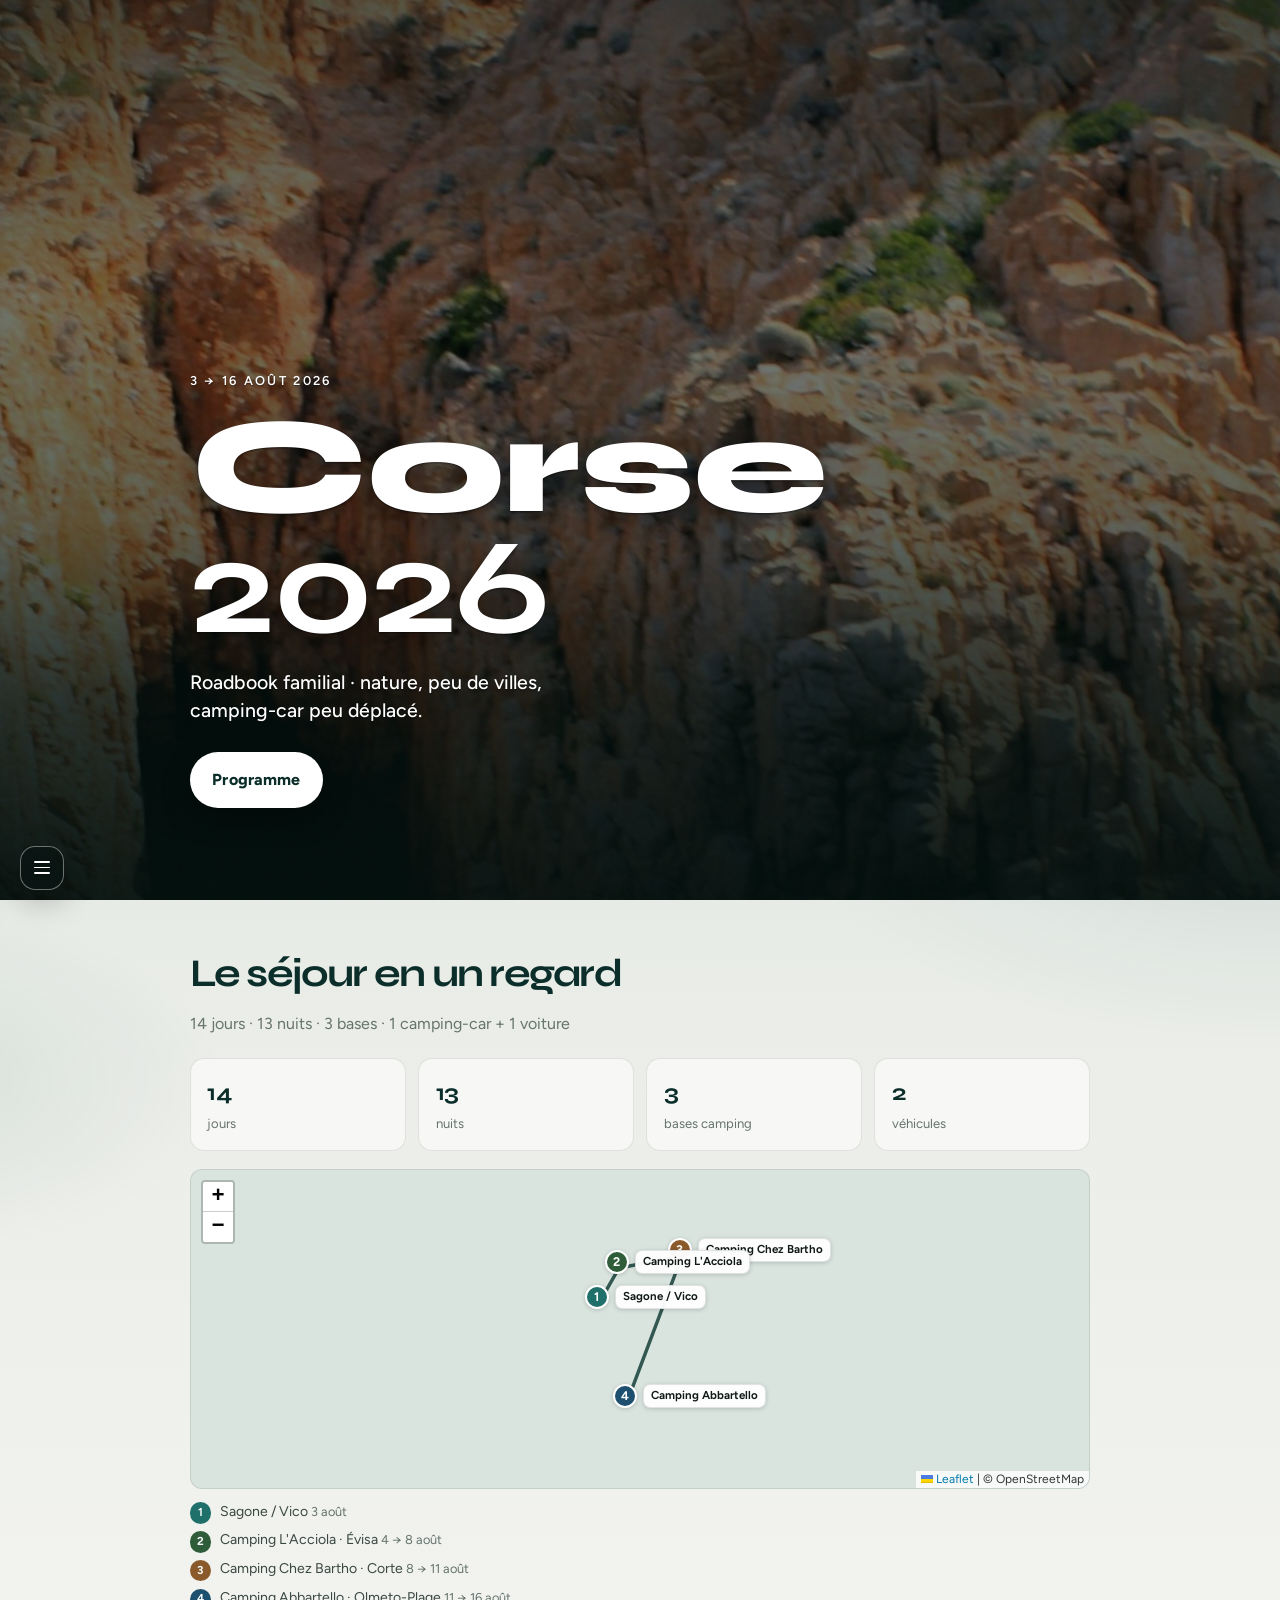
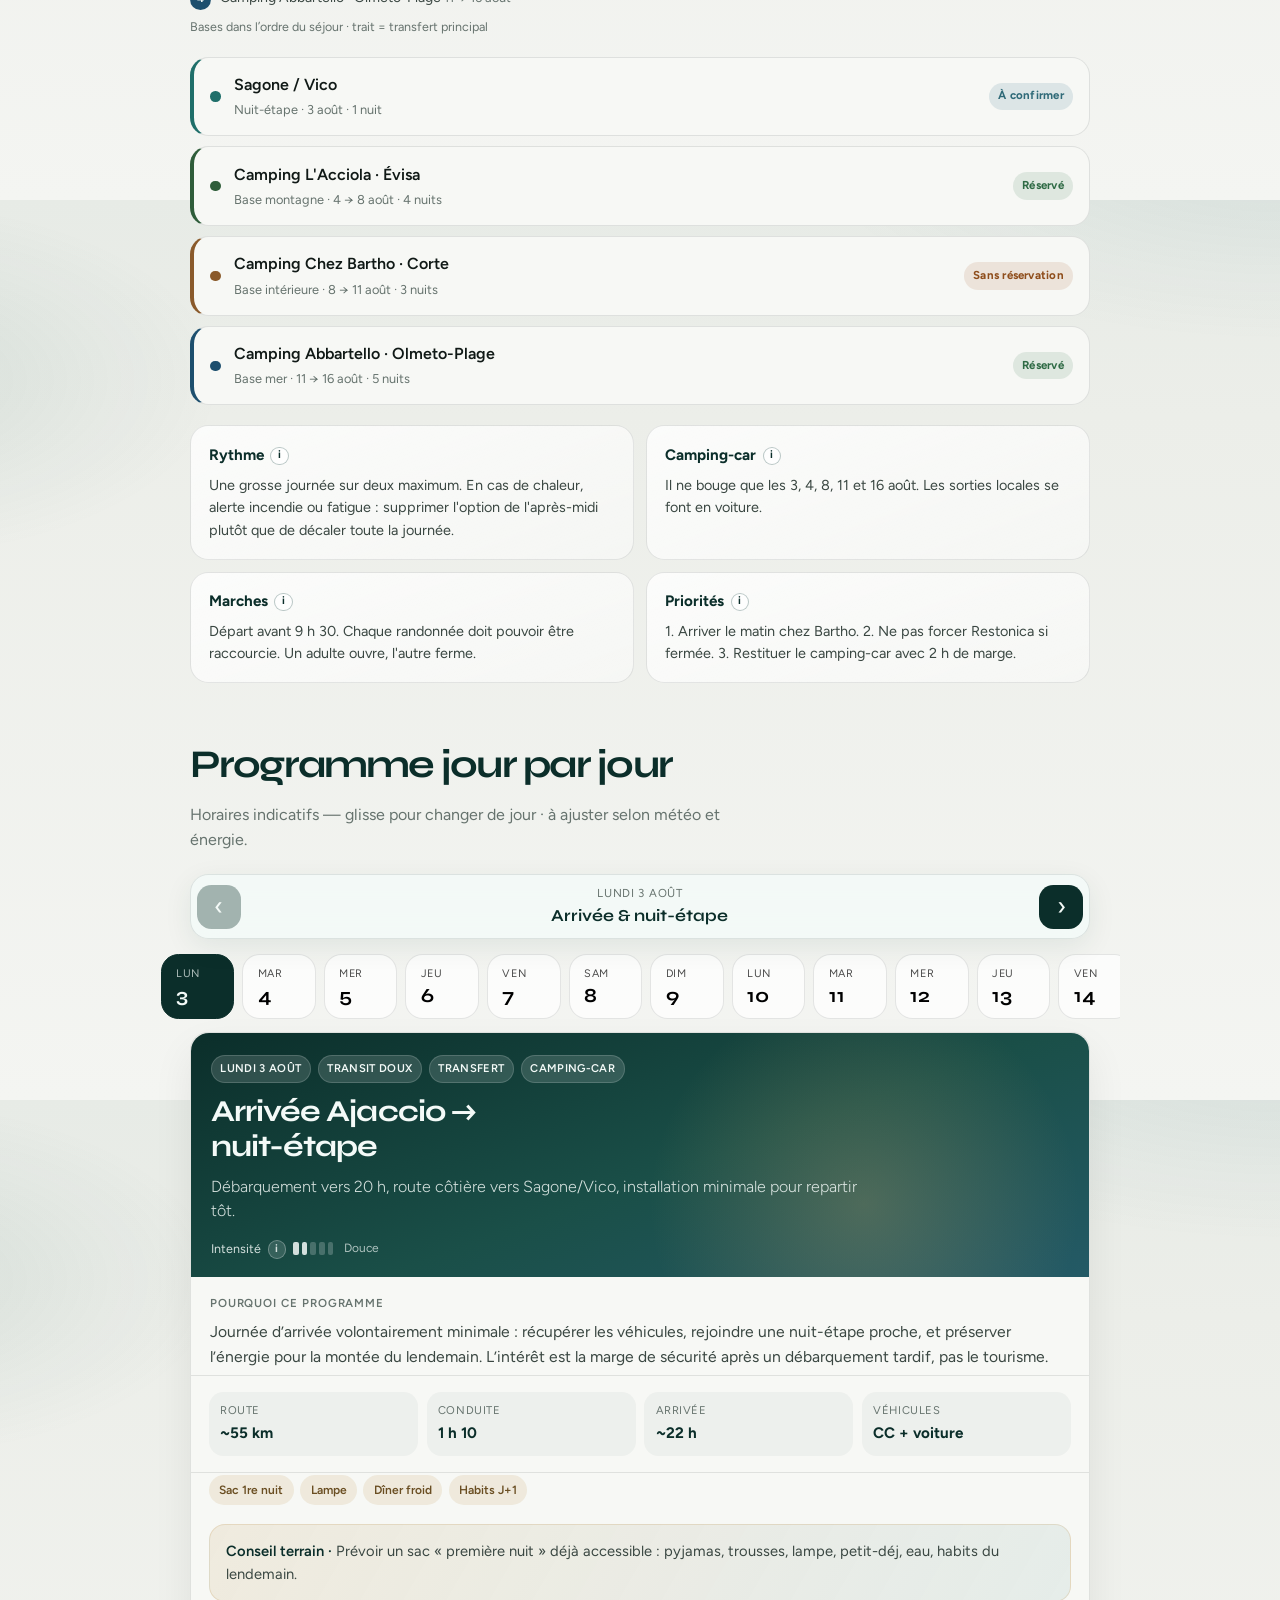
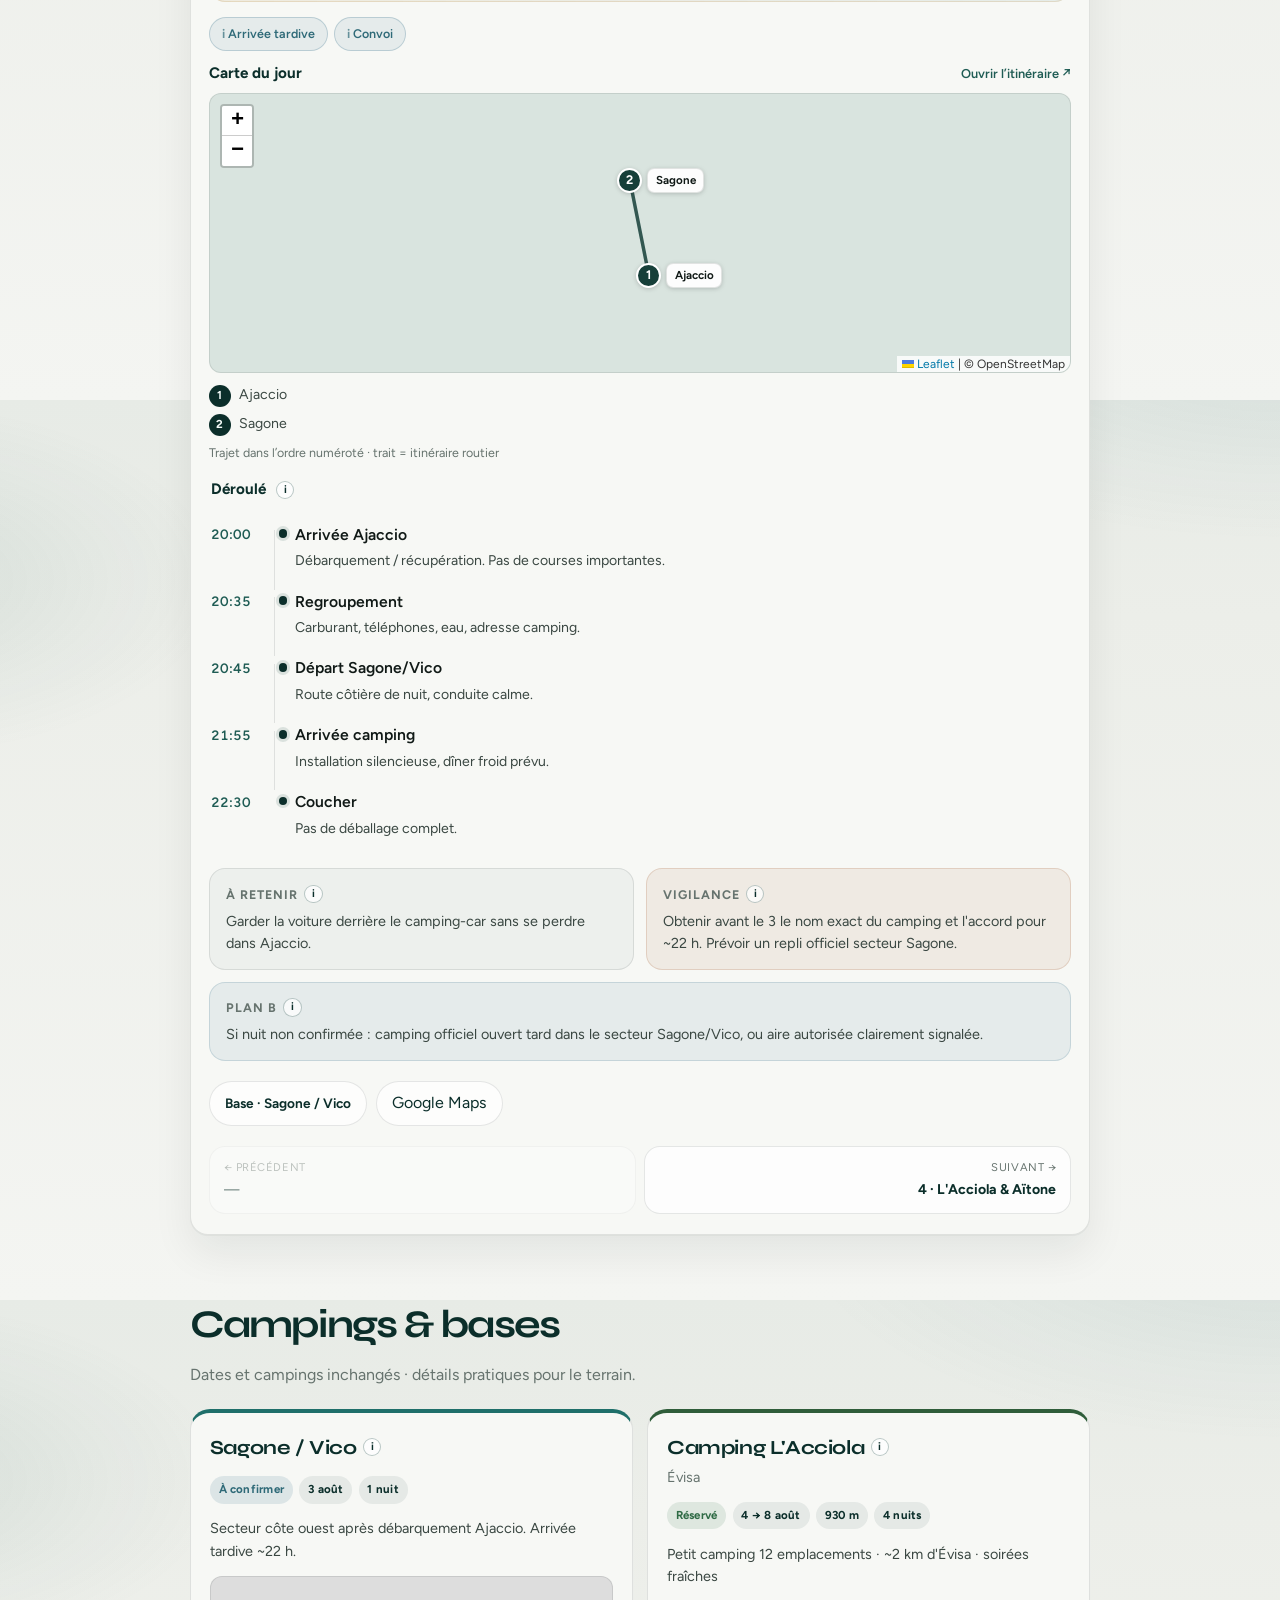
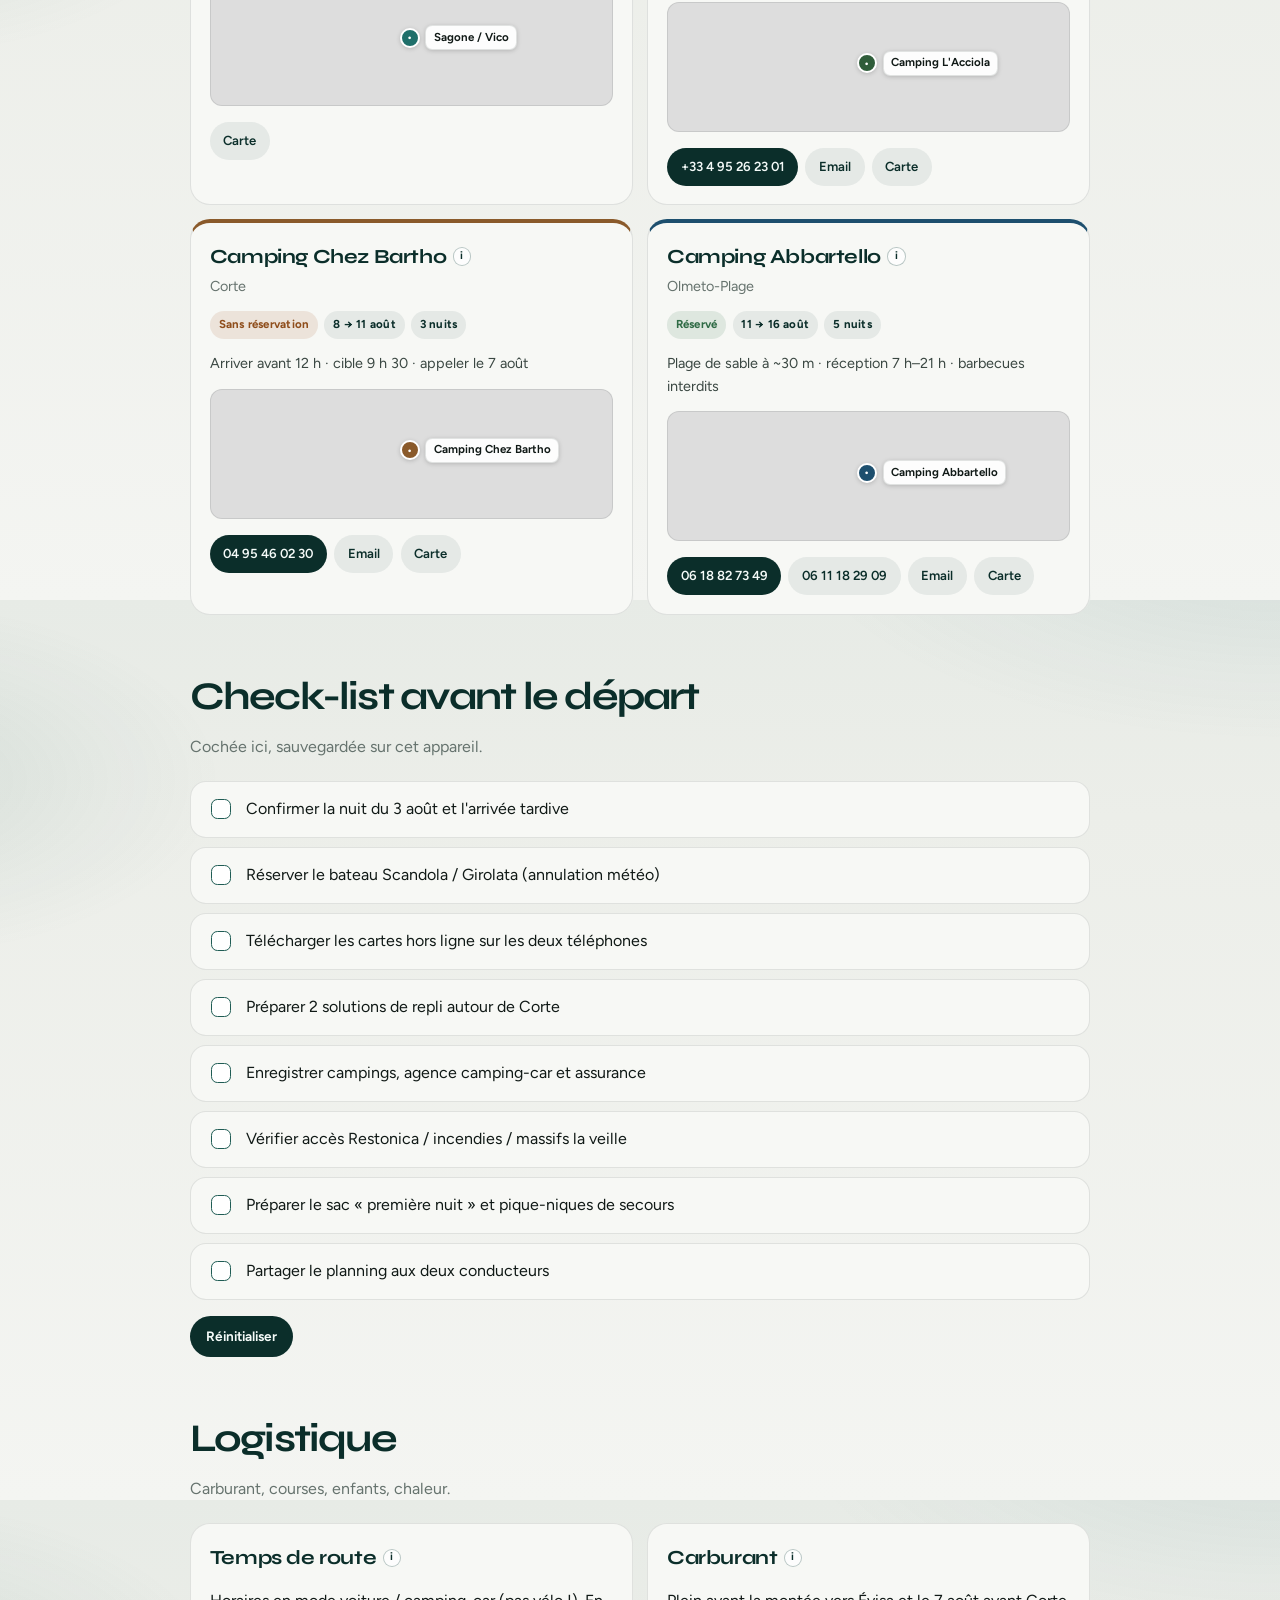
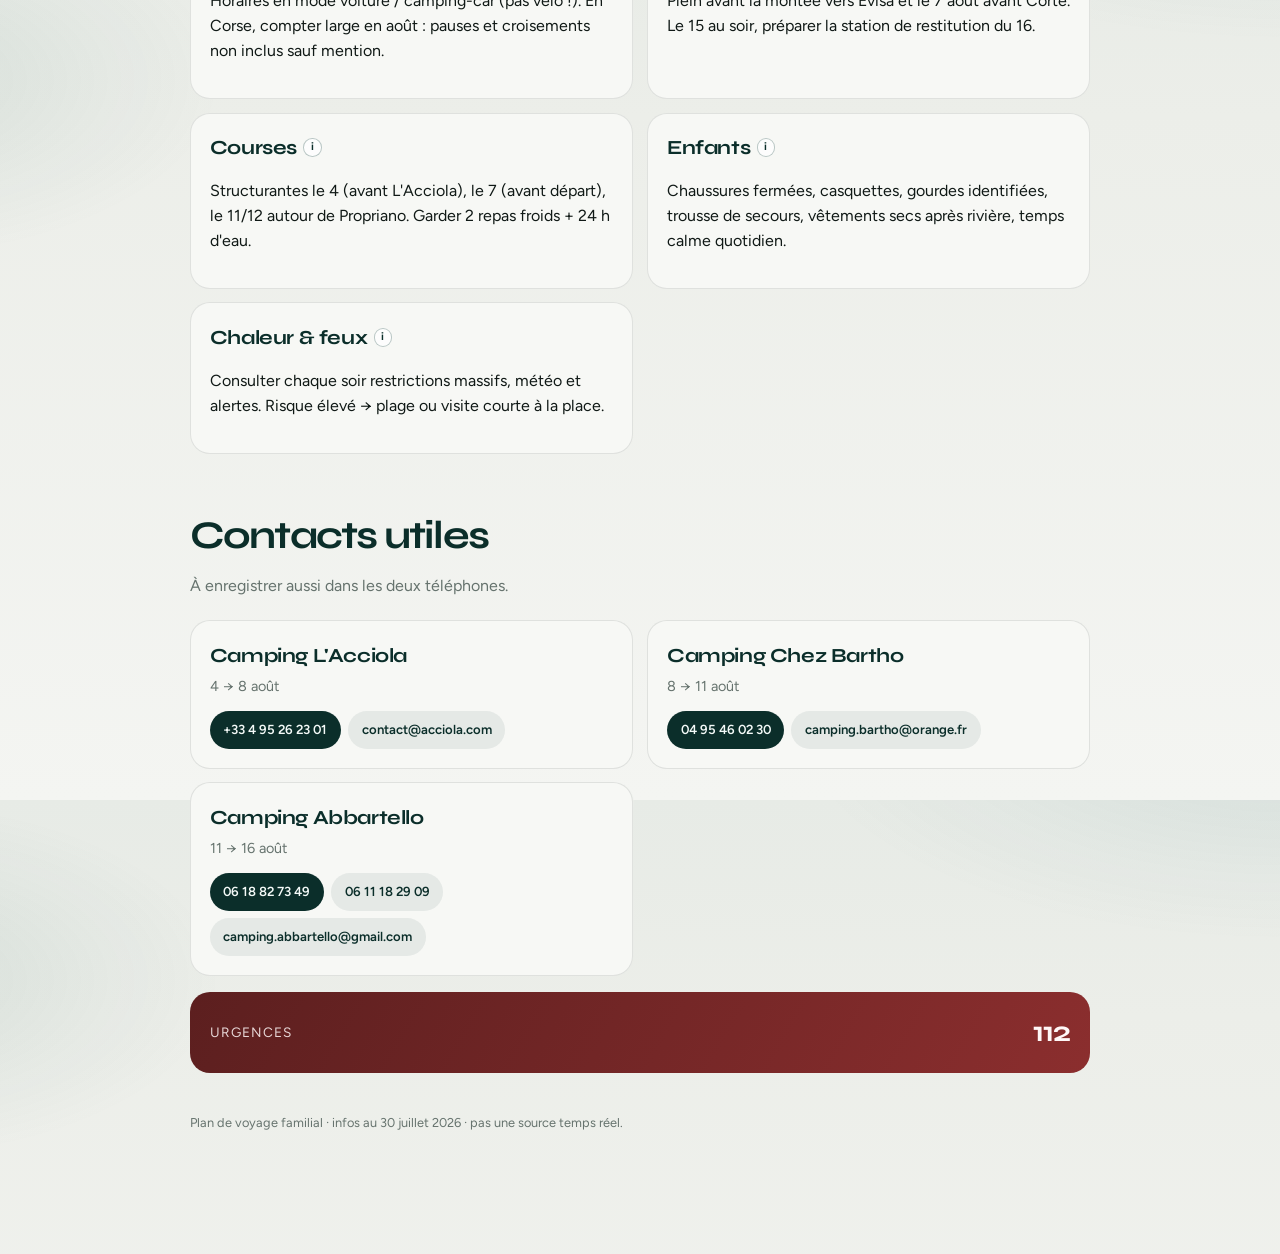
==== commit 2804c1c6: "fix: remove unused burger shell container Co-authored-by: renaudstn <renaudstn@users.noreply.github." ====
--- a/index.html
+++ b/index.html
@@ -161,11 +161,9 @@
     </section>
   </main>
 
-  <nav class="bottombar" aria-label="Menu">
-    <button class="icon-btn" id="menuBtn" type="button" aria-label="Ouvrir le menu" aria-expanded="false" aria-controls="drawer">
-      <span></span><span></span><span></span>
-    </button>
-  </nav>
+  <button class="menu-btn" id="menuBtn" type="button" aria-label="Ouvrir le menu" aria-expanded="false" aria-controls="drawer">
+    <span></span><span></span><span></span>
+  </button>
 
   <div class="tip-layer" id="tipLayer" hidden>
     <div class="tip-card" role="dialog" aria-modal="true" aria-labelledby="tipTitle">
--- a/assets/styles.css
+++ b/assets/styles.css
@@ -93,53 +93,32 @@
   top: 0.75rem;
 }
 
-/* Bottom menu — liquid glass (burger only, sticky) */
-.bottombar {
+/* Sticky burger (no outer shell) */
+.menu-btn {
   position: fixed;
   left: max(0.85rem, env(safe-area-inset-left, 0px));
   bottom: calc(0.65rem + env(safe-area-inset-bottom, 0px));
   z-index: 40;
-  display: flex;
-  align-items: center;
-  padding: 0.4rem;
-  width: auto;
-  border-radius: 1.2rem;
+  width: 2.75rem;
+  height: 2.75rem;
+  border: 1px solid rgba(255, 255, 255, 0.4);
+  border-radius: 0.95rem;
   background: rgba(6, 18, 16, 0.52);
-  border: 1px solid rgba(255, 255, 255, 0.32);
   box-shadow: 0 10px 32px rgba(0, 0, 0, 0.28);
   backdrop-filter: blur(18px) saturate(1.2);
   -webkit-backdrop-filter: blur(18px) saturate(1.2);
-  transition:
-    background 0.35s var(--ease),
-    border-color 0.35s var(--ease),
-    box-shadow 0.35s var(--ease),
-    backdrop-filter 0.35s ease;
-}
-
-.bottombar.is-solid {
-  background: rgba(247, 248, 245, 0.72);
-  border-color: rgba(16, 25, 22, 0.12);
-  box-shadow: 0 10px 36px rgba(16, 25, 22, 0.12);
-  backdrop-filter: blur(18px) saturate(1.25);
-  -webkit-backdrop-filter: blur(18px) saturate(1.25);
-}
-
-.icon-btn {
-  width: 2.6rem;
-  height: 2.6rem;
-  border: 1px solid rgba(255, 255, 255, 0.4);
-  border-radius: 0.95rem;
-  background: rgba(255, 255, 255, 0.22);
   display: grid;
   place-content: center;
   gap: 4px;
   cursor: pointer;
   padding: 0;
-  flex-shrink: 0;
-  transition: background 0.3s ease, border-color 0.3s ease;
-}
-
-.icon-btn span {
+  transition:
+    background 0.35s var(--ease),
+    border-color 0.35s var(--ease),
+    box-shadow 0.35s var(--ease);
+}
+
+.menu-btn span {
   display: block;
   width: 1rem;
   height: 1.5px;
@@ -149,13 +128,15 @@
   transition: background 0.3s ease;
 }
 
-.bottombar.is-solid .icon-btn {
-  background: rgba(255, 255, 255, 0.88);
-  border-color: var(--line);
-}
-
-.bottombar.is-solid .icon-btn span {
+.menu-btn.is-solid {
+  background: rgba(247, 248, 245, 0.88);
+  border-color: rgba(16, 25, 22, 0.12);
+  box-shadow: 0 10px 36px rgba(16, 25, 22, 0.12);
+}
+
+.menu-btn.is-solid span {
   background: var(--ink);
+  box-shadow: none;
 }
 
 /* Keep unused brand mark styles for drawers if needed */
@@ -1771,7 +1752,7 @@
 
 /* Desktop refinements */
 @media (min-width: 960px) {
-  .bottombar {
+  .menu-btn {
     left: max(1.25rem, env(safe-area-inset-left, 0px));
   }
 
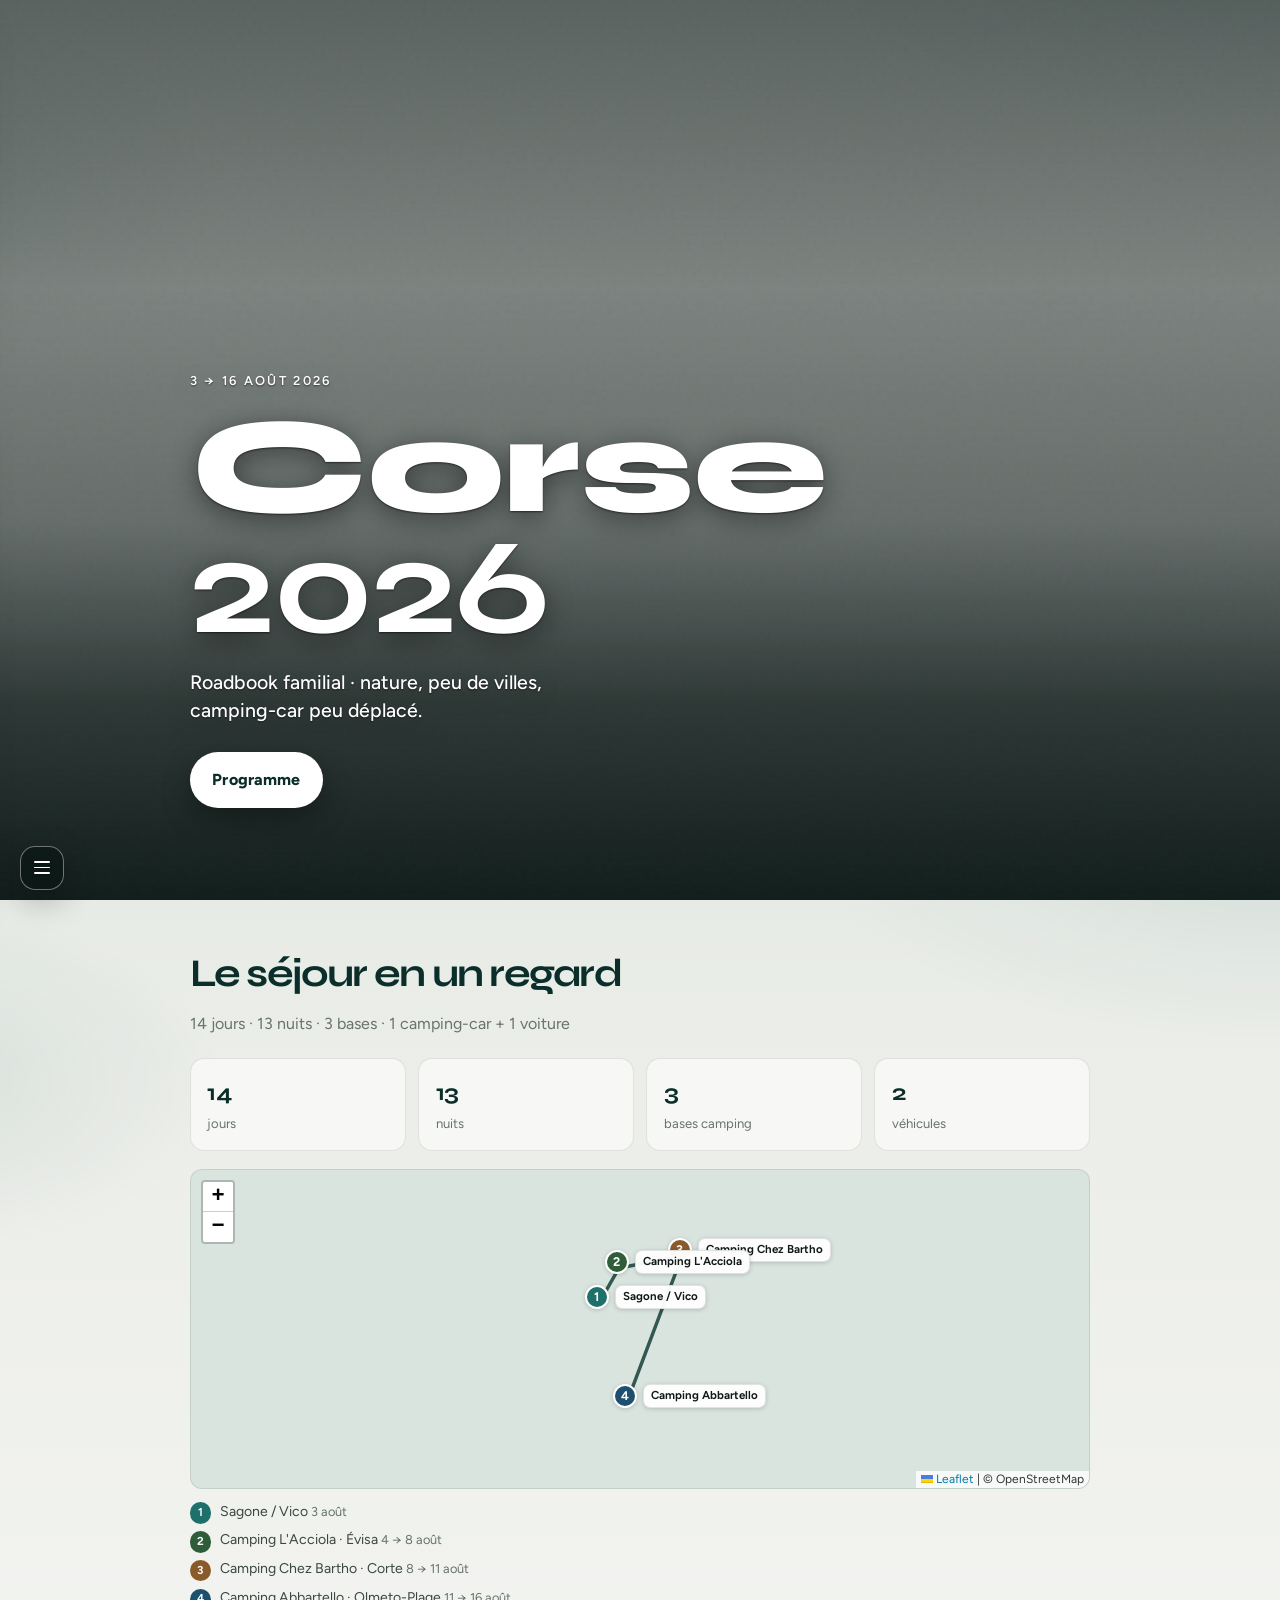
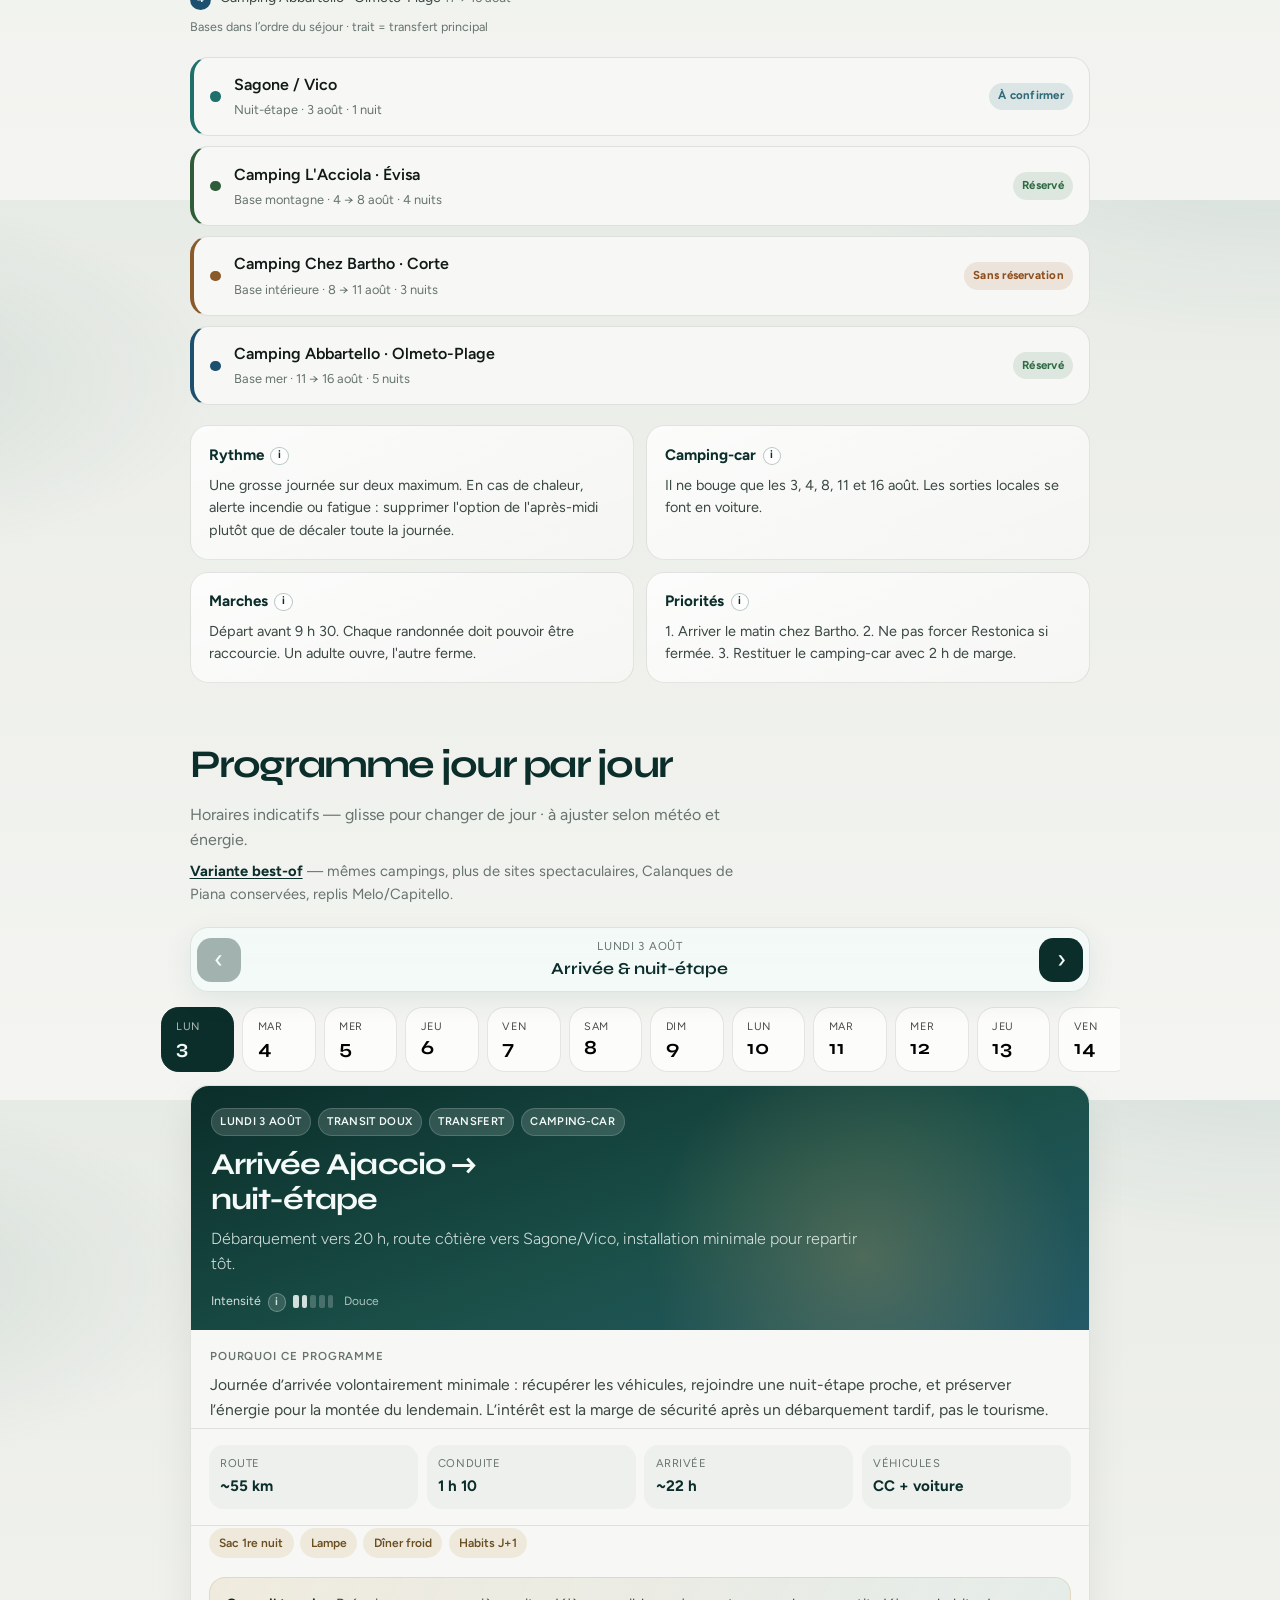
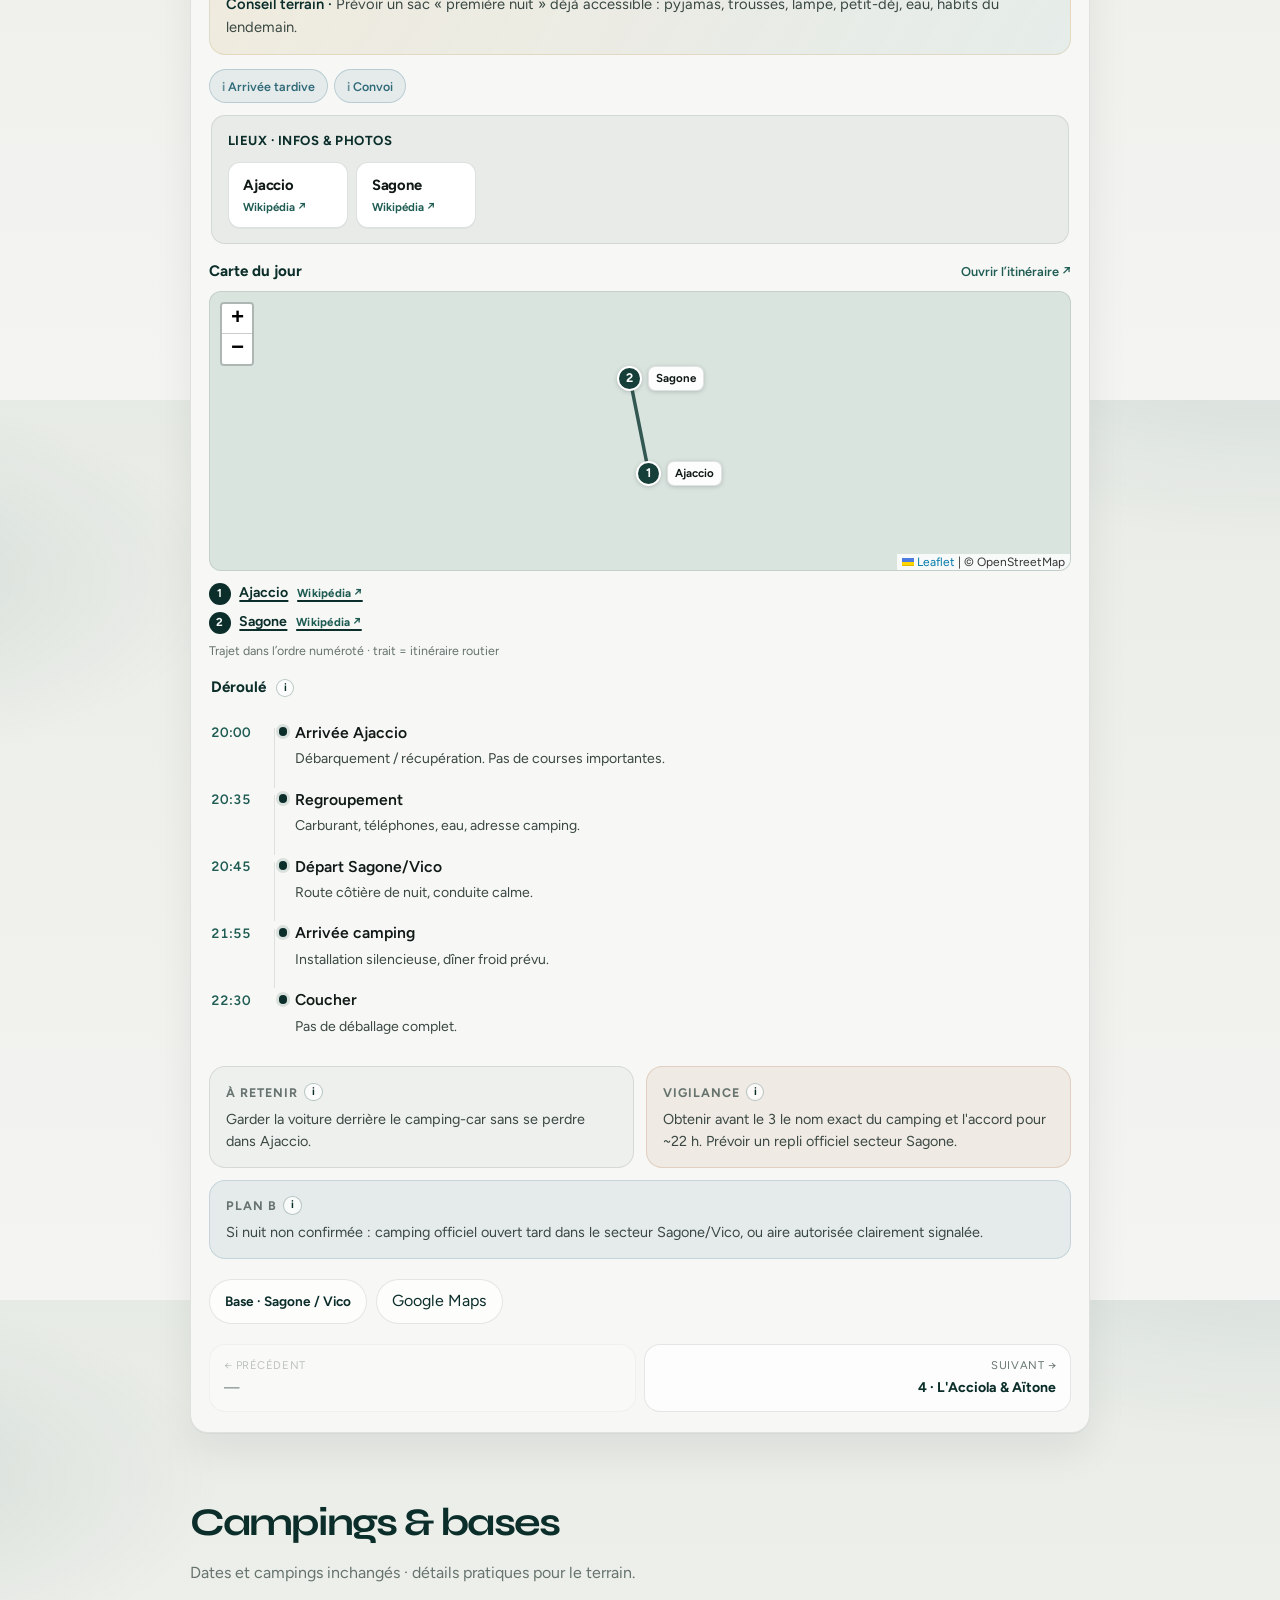
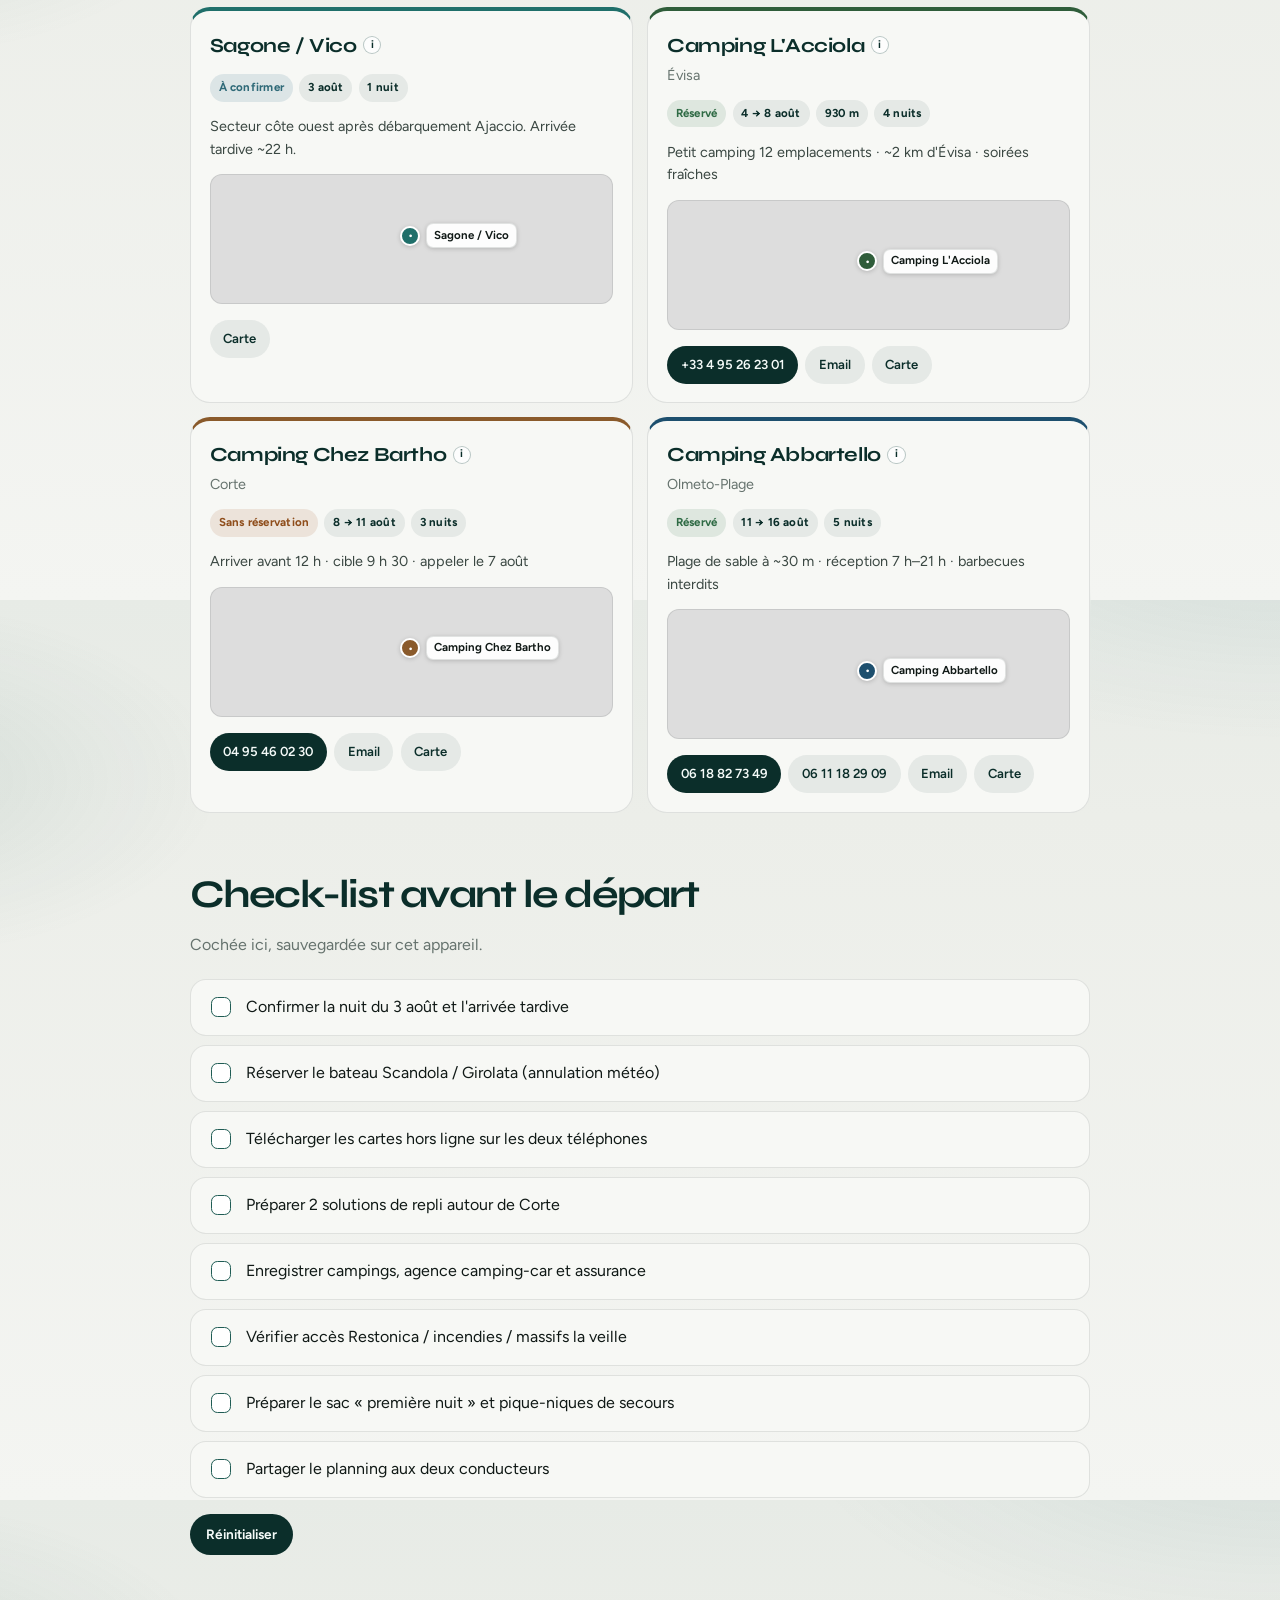
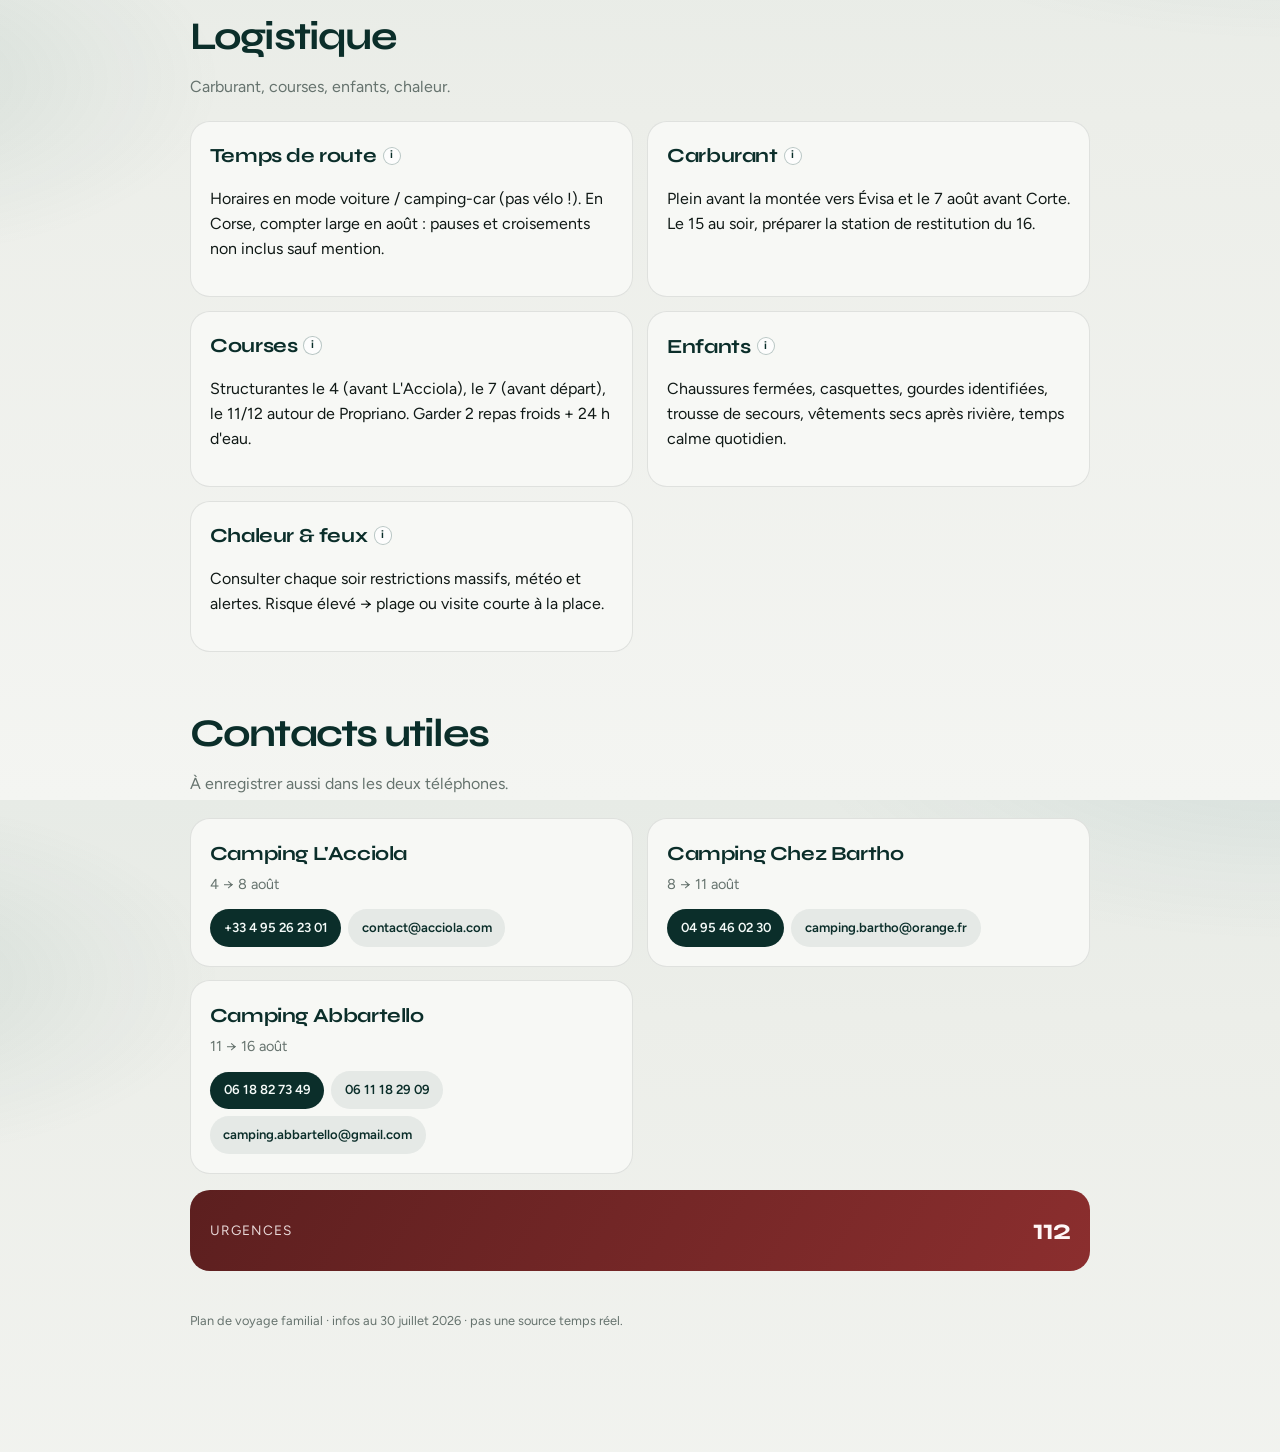
==== commit 02e7e6fe: "feat: add best-of alternative programme page Co-authored-by: renaudstn <renaudstn@users.noreply.gith" ====
--- a/index.html
+++ b/index.html
@@ -30,6 +30,7 @@
     <nav class="drawer__nav" aria-label="Sections">
       <a href="#accueil" data-nav="home">Accueil</a>
       <a href="#programme" data-nav="days">Programme</a>
+      <a href="./alt.html">Variante best-of</a>
       <a href="#bases" data-nav="bases">Campings</a>
       <a href="#checklist" data-nav="check">Check-list</a>
       <a href="#logistique" data-nav="logistics">Logistique</a>
@@ -108,6 +109,10 @@
       <div class="section-head section-head--pad">
         <h2>Programme jour par jour</h2>
         <p>Horaires indicatifs — glisse pour changer de jour · à ajuster selon météo et énergie.</p>
+        <p class="alt-entry">
+          <a href="./alt.html">Variante best-of</a>
+          — mêmes campings, plus de sites spectaculaires, Calanques de Piana conservées, replis Melo/Capitello.
+        </p>
       </div>
 
       <div class="day-switcher" id="daySwitcher">
--- a/assets/styles.css
+++ b/assets/styles.css
@@ -1531,6 +1531,87 @@
   white-space: nowrap;
 }
 
+.place-link {
+  color: var(--brand);
+  text-decoration: underline;
+  text-decoration-thickness: 1.5px;
+  text-underline-offset: 0.18em;
+  font-weight: 650;
+  display: inline-flex;
+  flex-wrap: wrap;
+  align-items: baseline;
+  gap: 0.35rem 0.55rem;
+}
+
+.place-link:hover {
+  color: var(--brand-2);
+}
+
+.place-link__src {
+  font-size: 0.72rem;
+  font-weight: 700;
+  letter-spacing: 0.02em;
+  color: var(--brand-2);
+  text-decoration: none;
+  white-space: nowrap;
+}
+
+.places-strip {
+  margin: 0.35rem 1.25rem 1rem;
+  padding: 0.95rem 1rem;
+  border-radius: 14px;
+  background: rgba(15, 46, 42, 0.06);
+  border: 1px solid rgba(15, 46, 42, 0.1);
+}
+
+.places-strip h4 {
+  margin: 0 0 0.7rem;
+  font-size: 0.82rem;
+  font-weight: 700;
+  letter-spacing: 0.04em;
+  text-transform: uppercase;
+  color: var(--brand);
+}
+
+.places-strip__list {
+  display: flex;
+  flex-wrap: wrap;
+  gap: 0.55rem;
+}
+
+.place-chip {
+  display: inline-flex;
+  flex-direction: column;
+  gap: 0.12rem;
+  padding: 0.65rem 0.9rem;
+  border-radius: 12px;
+  background: #fff;
+  border: 1px solid rgba(15, 46, 42, 0.14);
+  color: var(--ink);
+  text-decoration: none;
+  min-width: 7.5rem;
+  box-shadow: 0 1px 0 rgba(16, 25, 22, 0.04);
+  transition: transform 0.2s var(--ease), border-color 0.2s ease, box-shadow 0.2s ease;
+}
+
+.place-chip strong {
+  font-size: 0.92rem;
+  font-weight: 700;
+  letter-spacing: -0.01em;
+}
+
+.place-chip span {
+  font-size: 0.72rem;
+  font-weight: 650;
+  color: var(--brand-2);
+}
+
+.place-chip:hover {
+  transform: translateY(-1px);
+  border-color: rgba(31, 92, 84, 0.45);
+  box-shadow: 0 8px 20px rgba(16, 25, 22, 0.08);
+}
+
 .day-section-head {
   display: flex;
   align-items: center;
@@ -1784,3 +1865,263 @@
   }
 }
 
+/* ---------- Variante best-of page ---------- */
+.alt-entry {
+  margin: 0.85rem 0 0;
+  font-size: 0.92rem;
+  color: var(--ink-soft);
+}
+
+.alt-entry a {
+  font-weight: 700;
+  color: var(--brand);
+  text-decoration: underline;
+  text-underline-offset: 0.15em;
+}
+
+.alt-page {
+  background:
+    radial-gradient(1200px 500px at 10% -10%, rgba(47, 106, 120, 0.12), transparent 60%),
+    radial-gradient(900px 420px at 100% 0%, rgba(166, 124, 82, 0.1), transparent 55%),
+    linear-gradient(180deg, #e7ebe6 0%, var(--bg) 28%, var(--bg-deep) 100%);
+}
+
+.alt-top {
+  position: sticky;
+  top: 0;
+  z-index: 30;
+  display: flex;
+  align-items: center;
+  justify-content: space-between;
+  gap: 1rem;
+  padding:
+    max(0.75rem, env(safe-area-inset-top, 0px))
+    var(--pad)
+    0.75rem;
+  background: rgba(247, 248, 245, 0.86);
+  border-bottom: 1px solid var(--line);
+  backdrop-filter: blur(14px);
+  -webkit-backdrop-filter: blur(14px);
+}
+
+.alt-top__back {
+  font-weight: 650;
+  color: var(--brand);
+  text-decoration: none;
+}
+
+.alt-top__badge {
+  margin: 0;
+  font-size: 0.72rem;
+  font-weight: 700;
+  letter-spacing: 0.12em;
+  text-transform: uppercase;
+  color: var(--sand);
+}
+
+.alt-main {
+  padding-bottom: 2.5rem;
+}
+
+.alt-hero {
+  max-width: var(--max);
+  margin: 0 auto;
+  padding: 2rem var(--pad) 1.5rem;
+}
+
+.alt-hero__kicker {
+  margin: 0 0 0.75rem;
+  font-size: 0.78rem;
+  letter-spacing: 0.14em;
+  text-transform: uppercase;
+  font-weight: 650;
+  color: var(--muted);
+}
+
+.alt-hero h1 {
+  margin: 0;
+  font-family: var(--font-display);
+  font-size: clamp(2.4rem, 9vw, 4.2rem);
+  line-height: 0.95;
+  letter-spacing: -0.04em;
+  color: var(--brand);
+}
+
+.alt-hero__lead {
+  margin: 1rem 0 0;
+  max-width: 38rem;
+  font-size: 1.05rem;
+  line-height: 1.5;
+  color: var(--ink-soft);
+}
+
+.alt-hero__actions {
+  display: flex;
+  flex-wrap: wrap;
+  gap: 0.65rem;
+  margin-top: 1.4rem;
+}
+
+.alt-page .btn--ghost {
+  color: var(--brand);
+  border-color: rgba(11, 46, 42, 0.25);
+  background: rgba(255, 255, 255, 0.55);
+}
+
+.alt-panel {
+  background: transparent;
+}
+
+.alt-principles,
+.alt-fallbacks,
+.alt-days {
+  display: grid;
+  gap: 0.9rem;
+  padding: 0 var(--pad) 1.5rem;
+  max-width: var(--max);
+  margin: 0 auto;
+}
+
+.alt-principle,
+.alt-fallback,
+.alt-day {
+  background: rgba(247, 248, 245, 0.92);
+  border: 1px solid var(--line);
+  border-radius: var(--radius);
+  padding: 1.1rem 1.15rem 1.2rem;
+  box-shadow: var(--shadow);
+}
+
+.alt-principle h3,
+.alt-fallback h3,
+.alt-day h3,
+.alt-day__changes h4,
+.alt-day__plan h4 {
+  margin: 0 0 0.55rem;
+  font-family: var(--font-display);
+  letter-spacing: -0.02em;
+  color: var(--brand);
+}
+
+.alt-principle ul,
+.alt-day__plan ol {
+  margin: 0;
+  padding-left: 1.15rem;
+  color: var(--ink-soft);
+  line-height: 1.45;
+}
+
+.alt-principle li + li,
+.alt-day__plan li + li {
+  margin-top: 0.35rem;
+}
+
+.alt-fallback__id {
+  margin: 0 0 0.35rem;
+  font-size: 0.72rem;
+  font-weight: 700;
+  letter-spacing: 0.14em;
+  text-transform: uppercase;
+  color: var(--sand);
+}
+
+.alt-fallback__replaces {
+  margin: 0 0 0.65rem;
+  font-weight: 700;
+  color: var(--warn);
+}
+
+.alt-fallback__when {
+  margin: 0 0 0.55rem;
+  color: var(--ink-soft);
+}
+
+.alt-day__meta {
+  display: flex;
+  flex-wrap: wrap;
+  gap: 0.4rem;
+  margin-bottom: 0.7rem;
+}
+
+.alt-day .lead {
+  margin: 0.35rem 0 0;
+  color: var(--ink-soft);
+}
+
+.alt-day__changes,
+.alt-day__plan {
+  margin-top: 1rem;
+}
+
+.alt-day__changes ul {
+  list-style: none;
+  margin: 0;
+  padding: 0;
+  display: grid;
+  gap: 0.45rem;
+}
+
+.alt-change {
+  display: grid;
+  grid-template-columns: 5.5rem 1fr;
+  gap: 0.55rem;
+  align-items: start;
+  padding: 0.65rem 0.75rem;
+  border-radius: 12px;
+  background: rgba(16, 25, 22, 0.035);
+  border: 1px solid transparent;
+  font-size: 0.92rem;
+  line-height: 1.4;
+  color: var(--ink-soft);
+}
+
+.alt-change__type {
+  font-size: 0.7rem;
+  font-weight: 800;
+  letter-spacing: 0.06em;
+  text-transform: uppercase;
+  padding-top: 0.15rem;
+}
+
+.alt-change.is-keep {
+  border-color: rgba(47, 107, 69, 0.22);
+  background: rgba(47, 107, 69, 0.08);
+}
+.alt-change.is-keep .alt-change__type { color: var(--ok); }
+
+.alt-change.is-add {
+  border-color: rgba(47, 106, 120, 0.25);
+  background: rgba(47, 106, 120, 0.08);
+}
+.alt-change.is-add .alt-change__type { color: var(--sea); }
+
+.alt-change.is-replace {
+  border-color: rgba(143, 78, 28, 0.28);
+  background: rgba(143, 78, 28, 0.08);
+}
+.alt-change.is-replace .alt-change__type { color: var(--warn); }
+
+.alt-change.is-alt,
+.alt-change.is-note {
+  border-color: rgba(16, 25, 22, 0.1);
+}
+.alt-change.is-alt .alt-change__type,
+.alt-change.is-note .alt-change__type { color: var(--muted); }
+
+.alt-day__caution {
+  margin: 1rem 0 0;
+  padding: 0.8rem 0.9rem;
+  border-radius: 12px;
+  background: rgba(139, 46, 46, 0.08);
+  border: 1px solid rgba(139, 46, 46, 0.18);
+  color: var(--ink-soft);
+  font-size: 0.92rem;
+}
+
+@media (max-width: 560px) {
+  .alt-change {
+    grid-template-columns: 1fr;
+    gap: 0.25rem;
+  }
+}
+
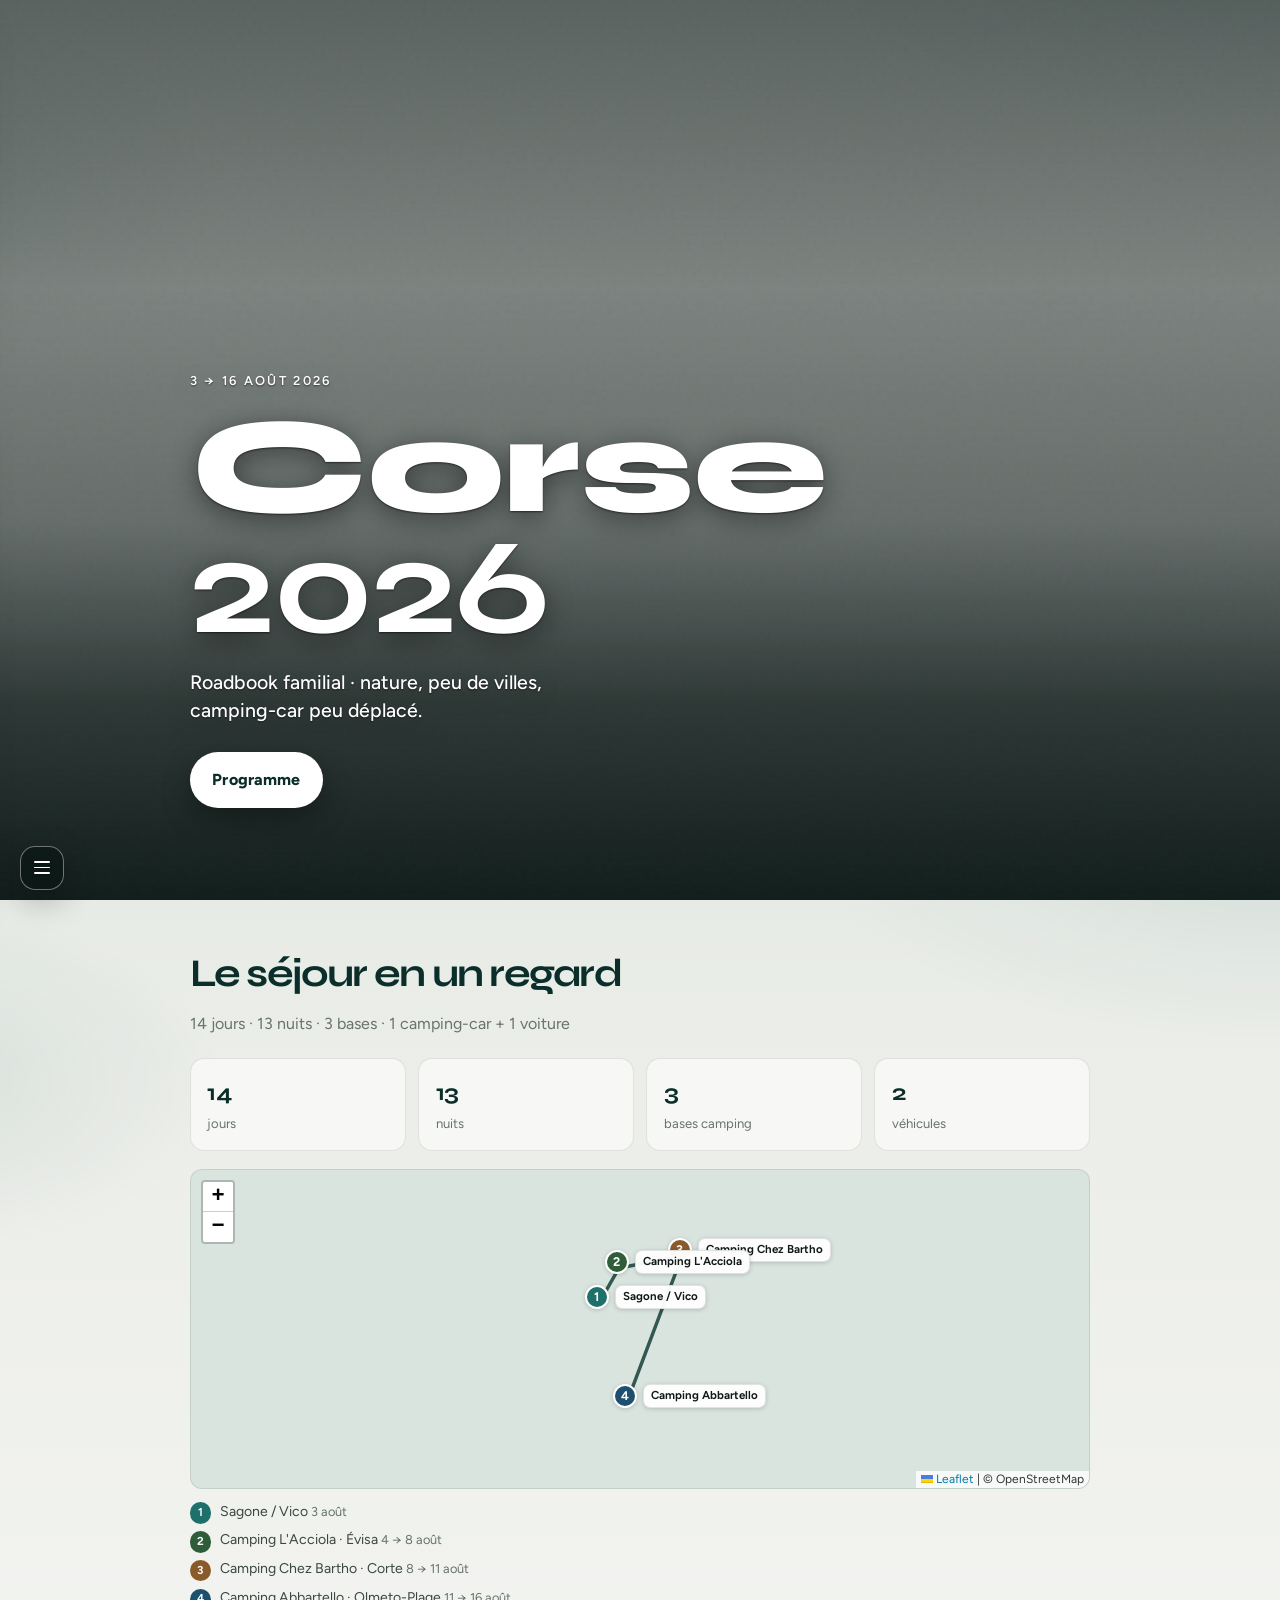
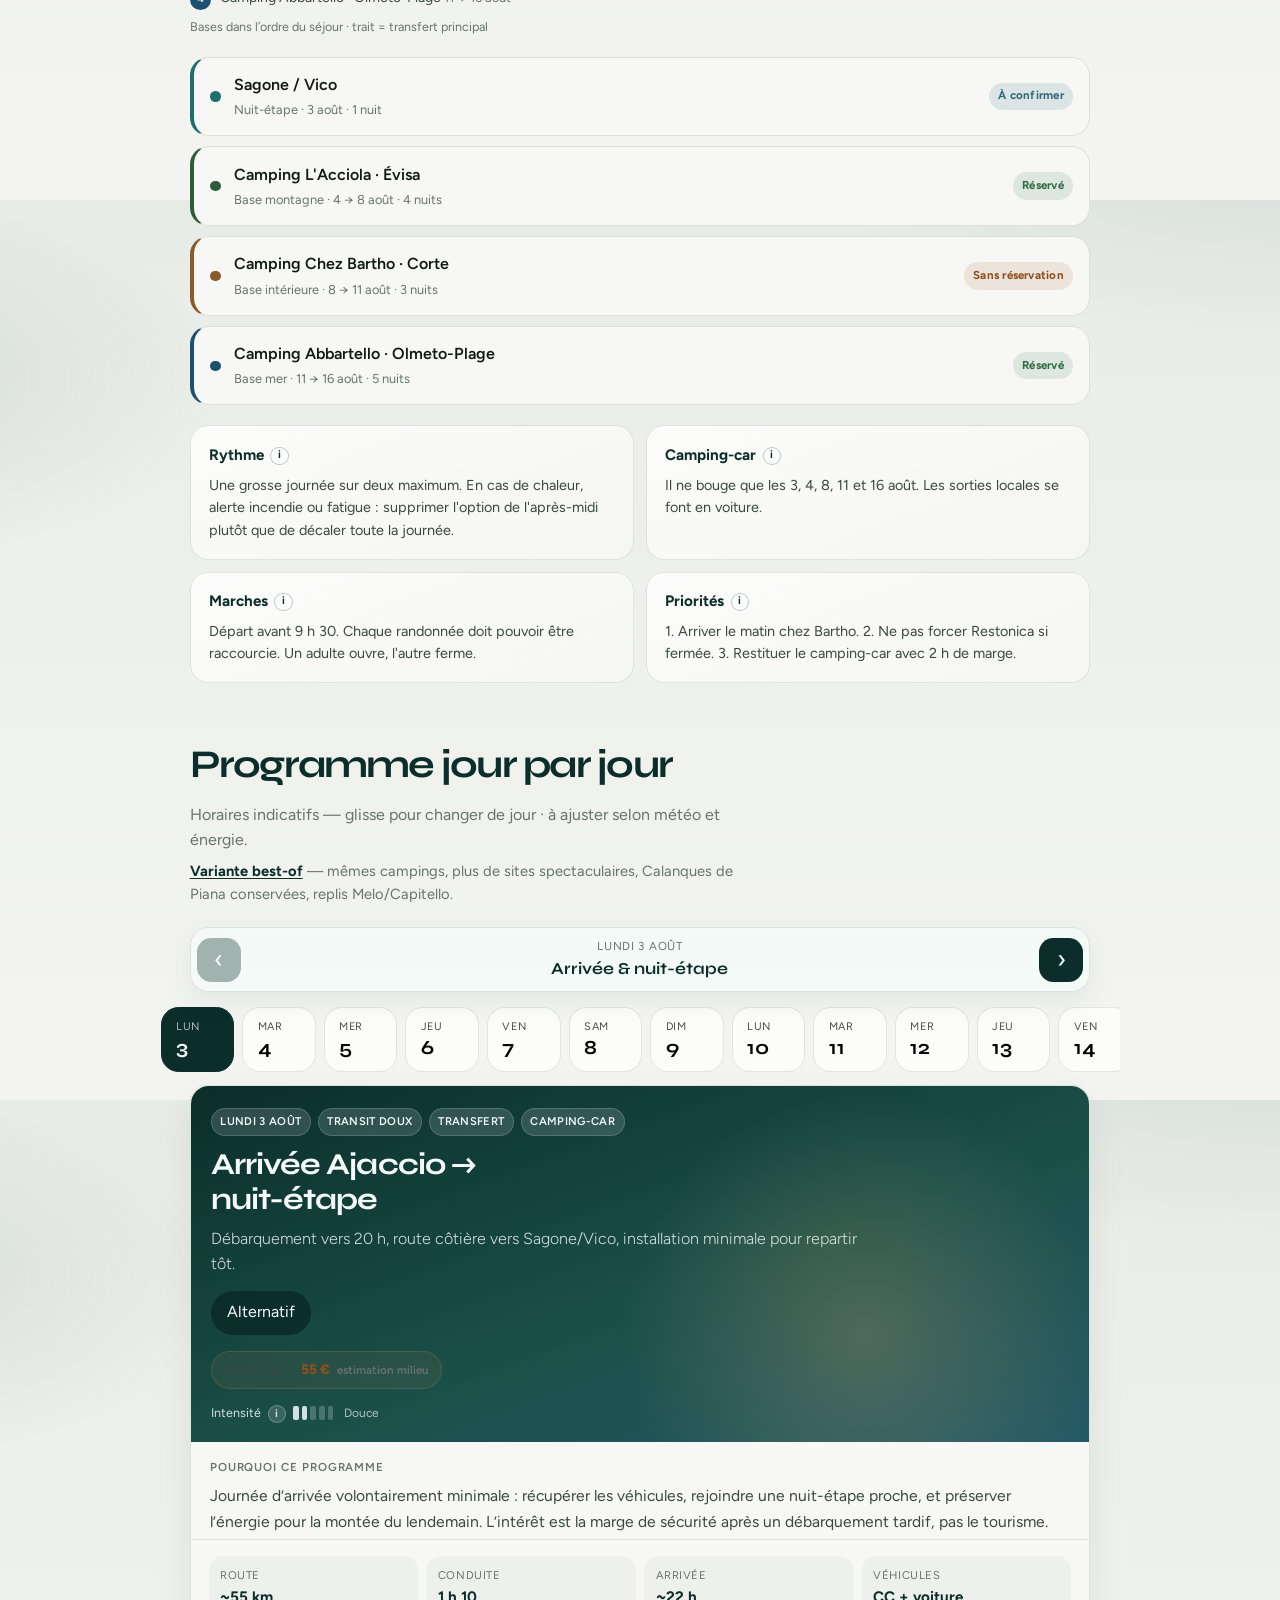
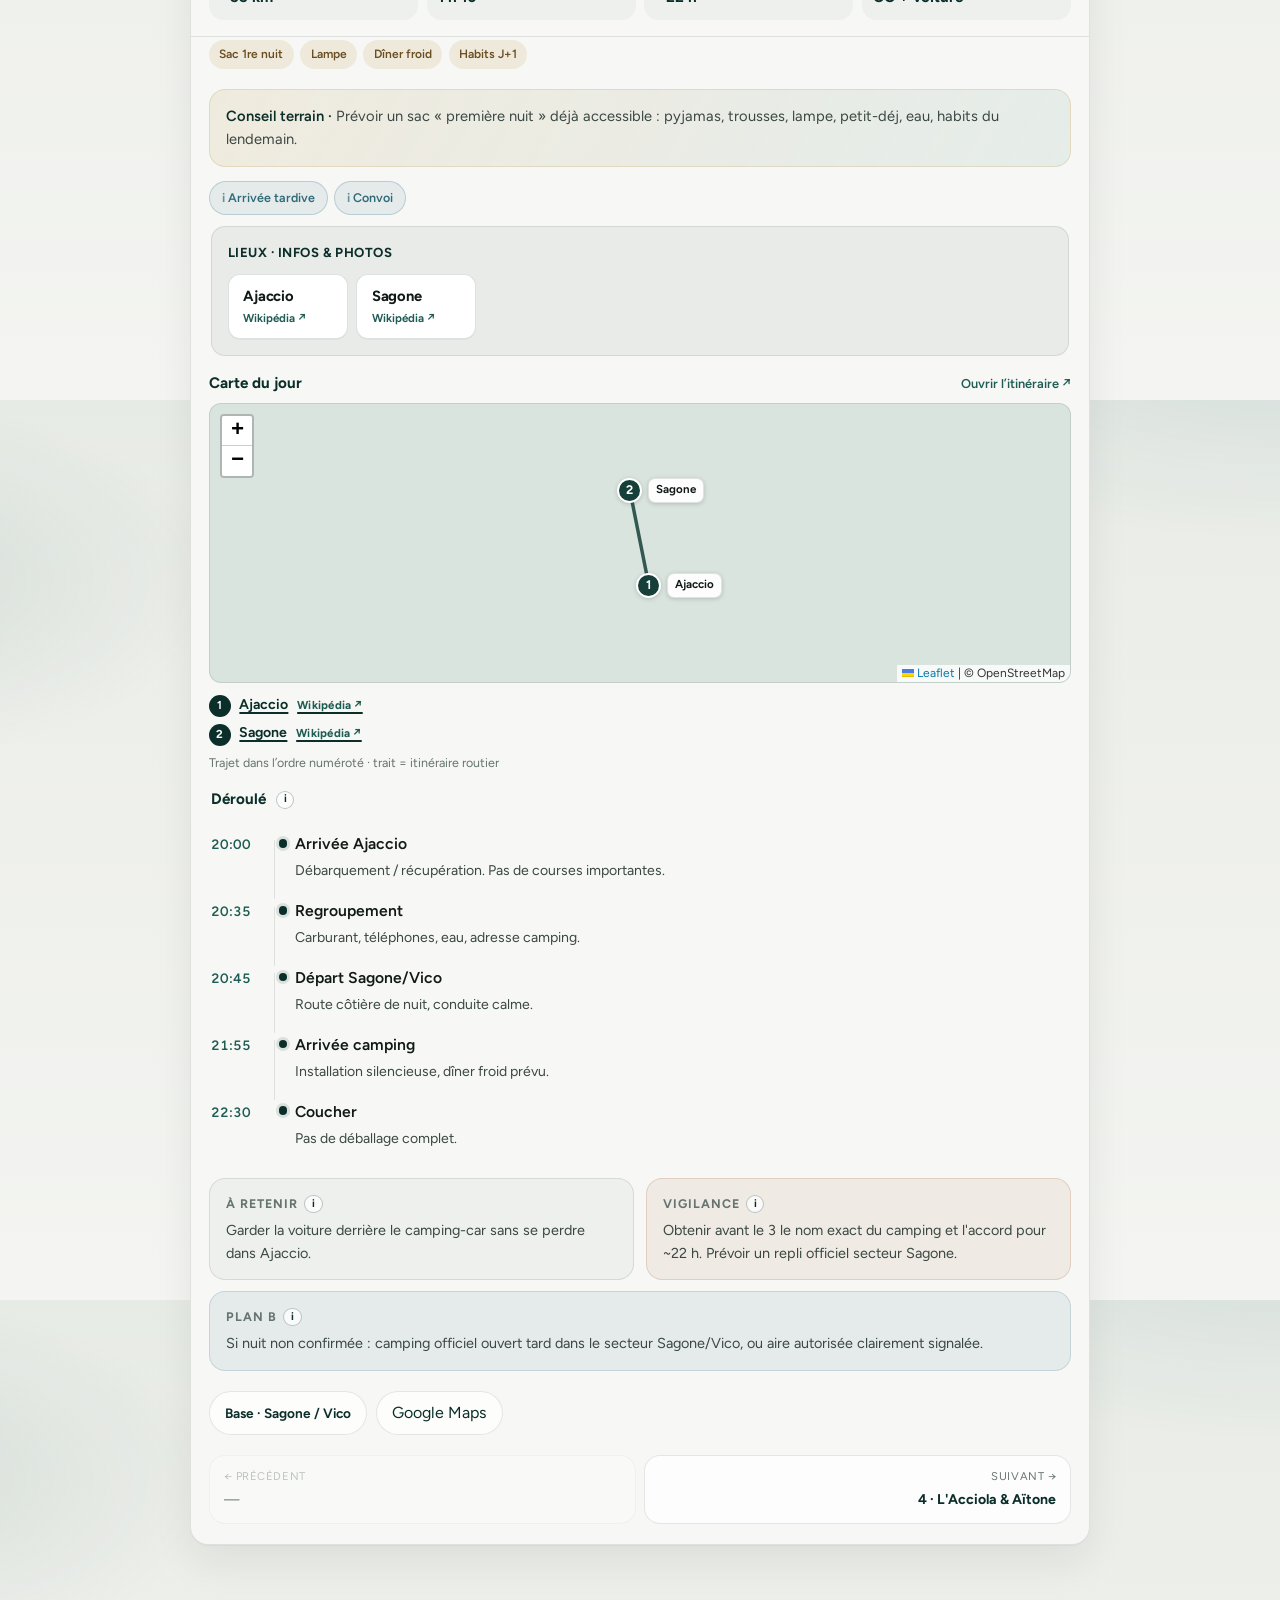
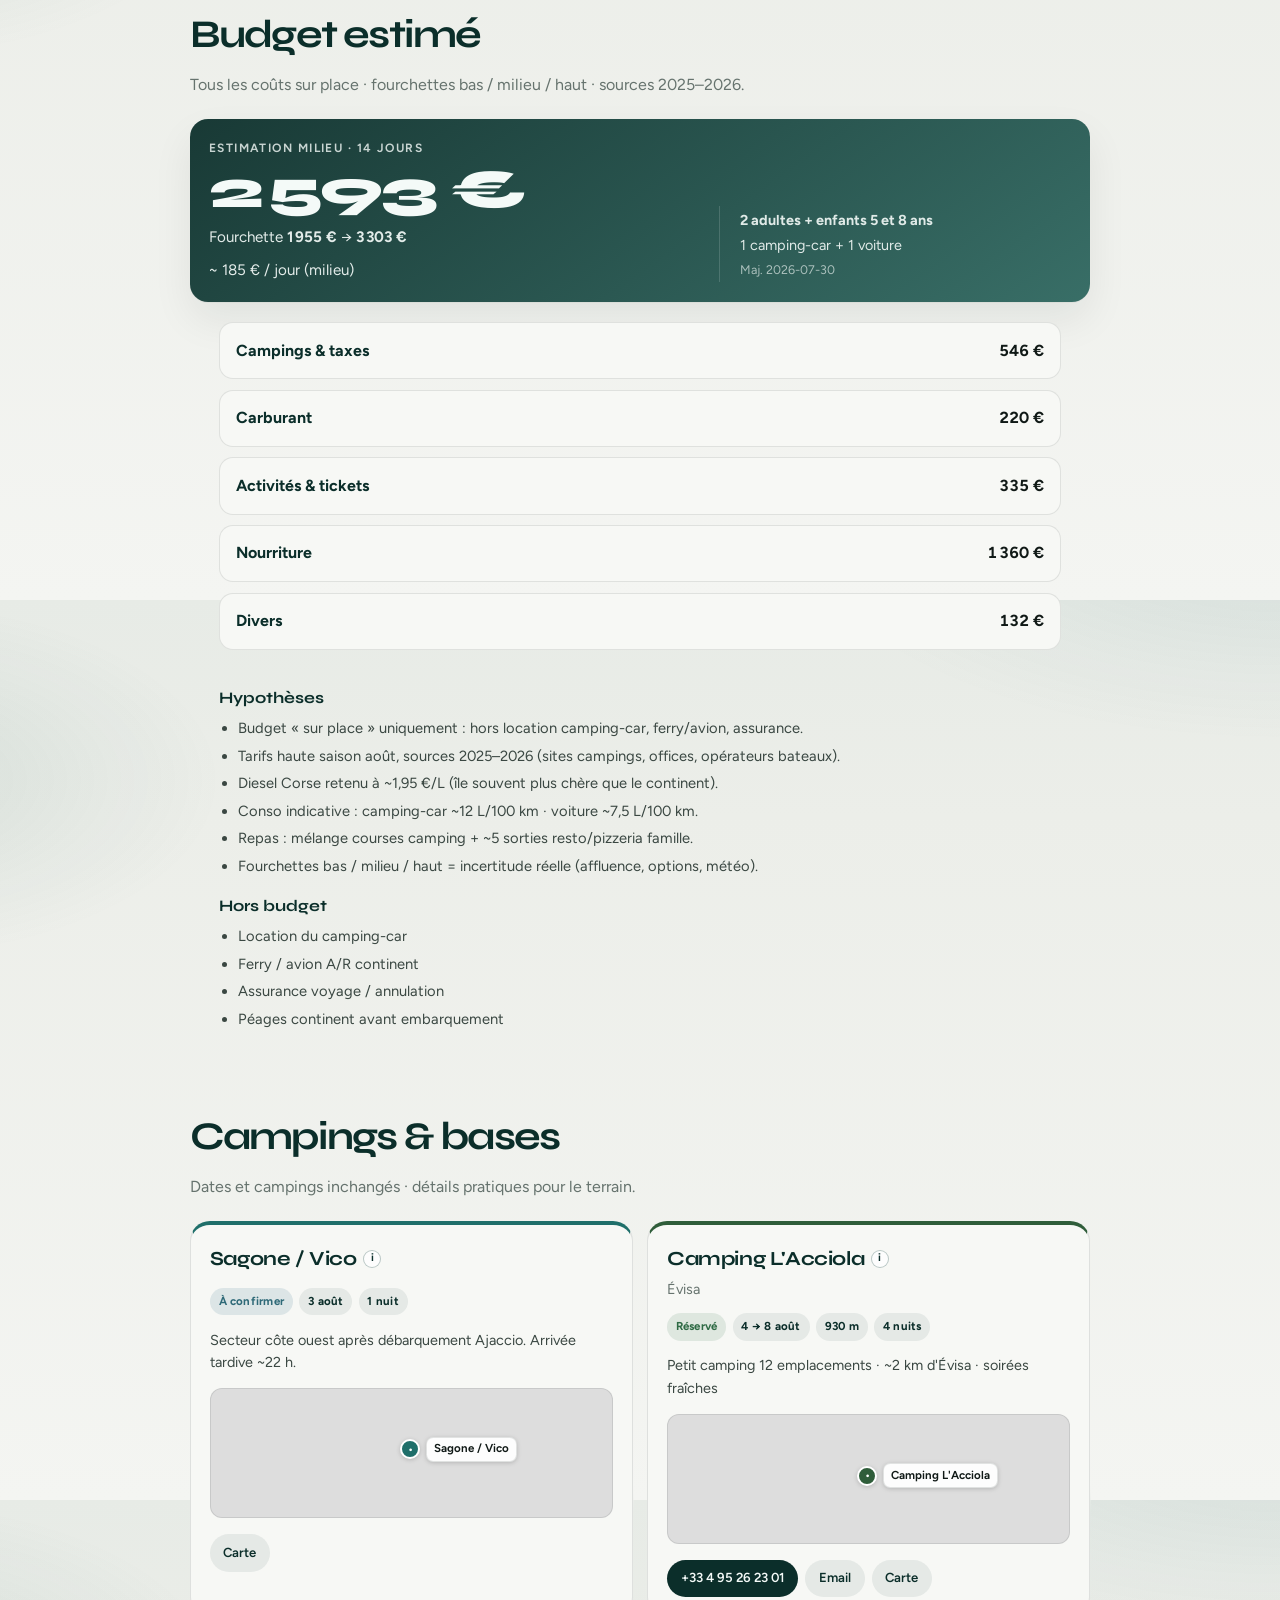
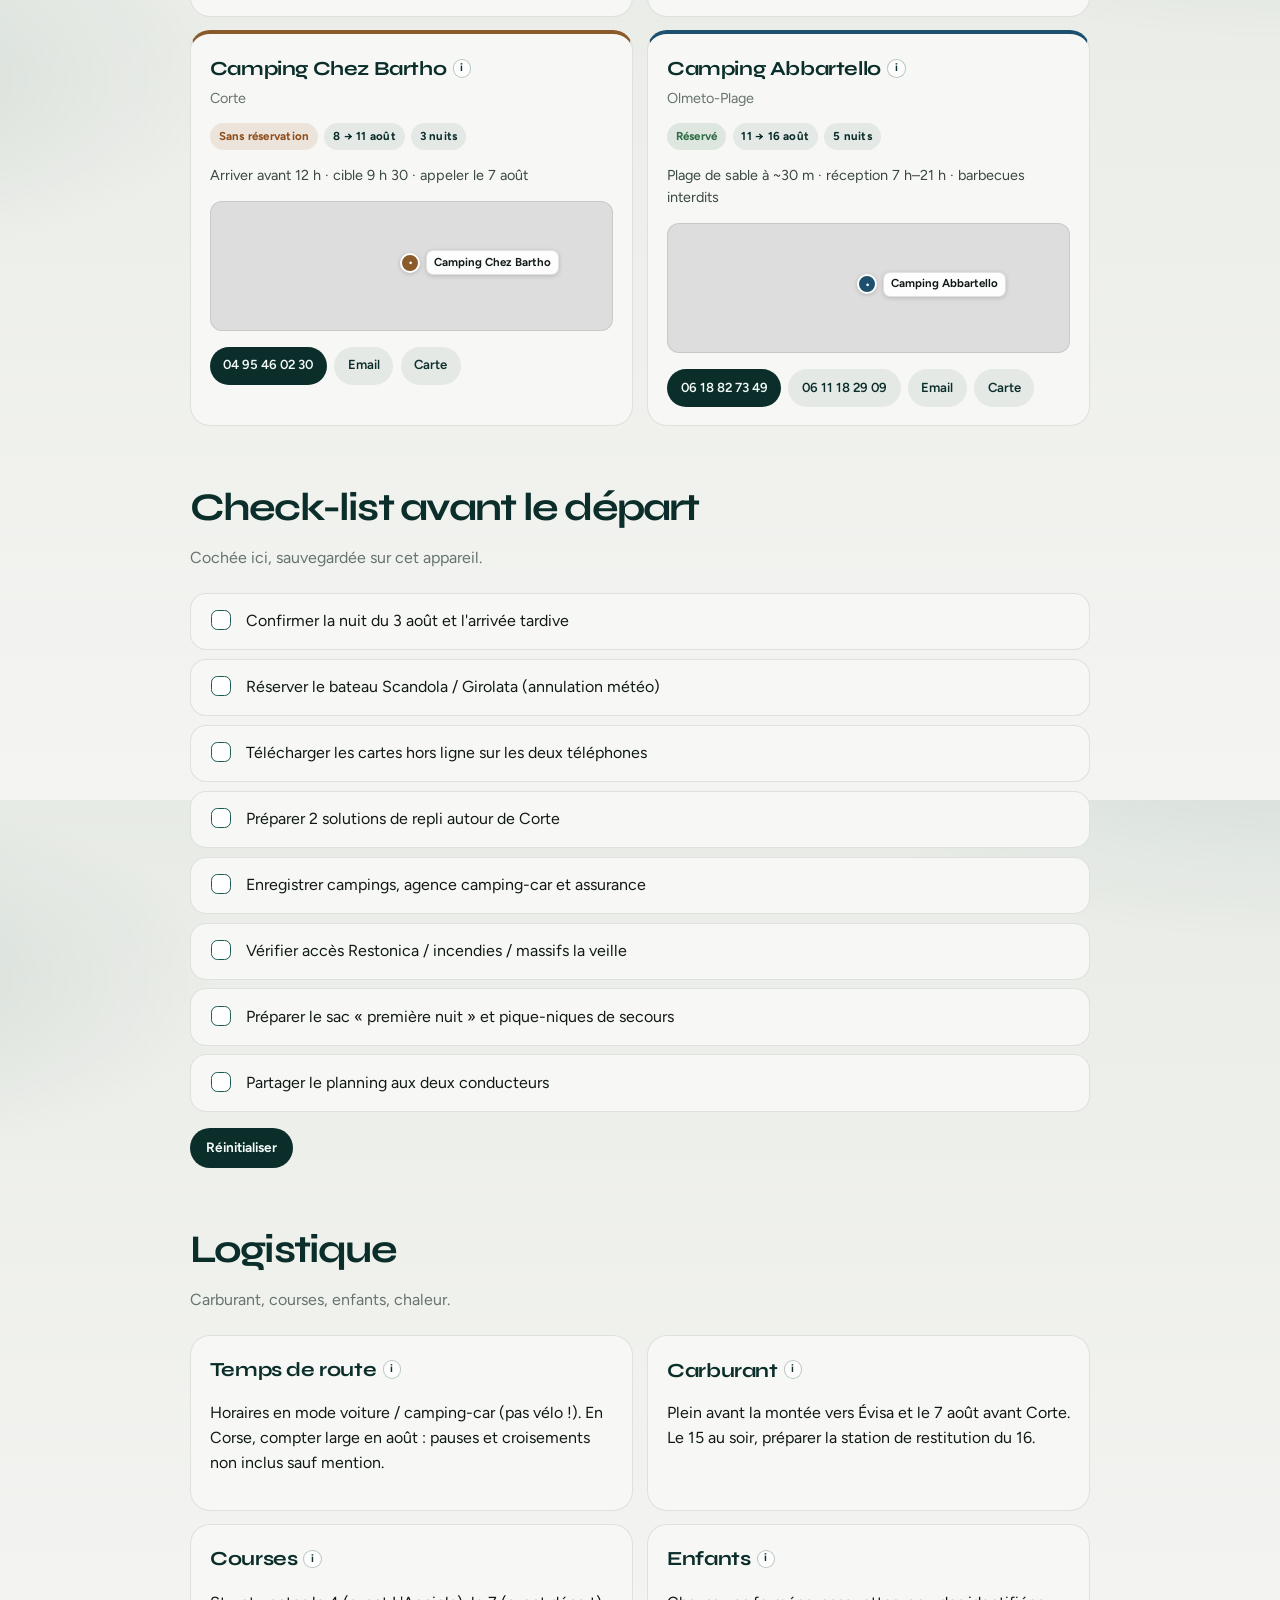
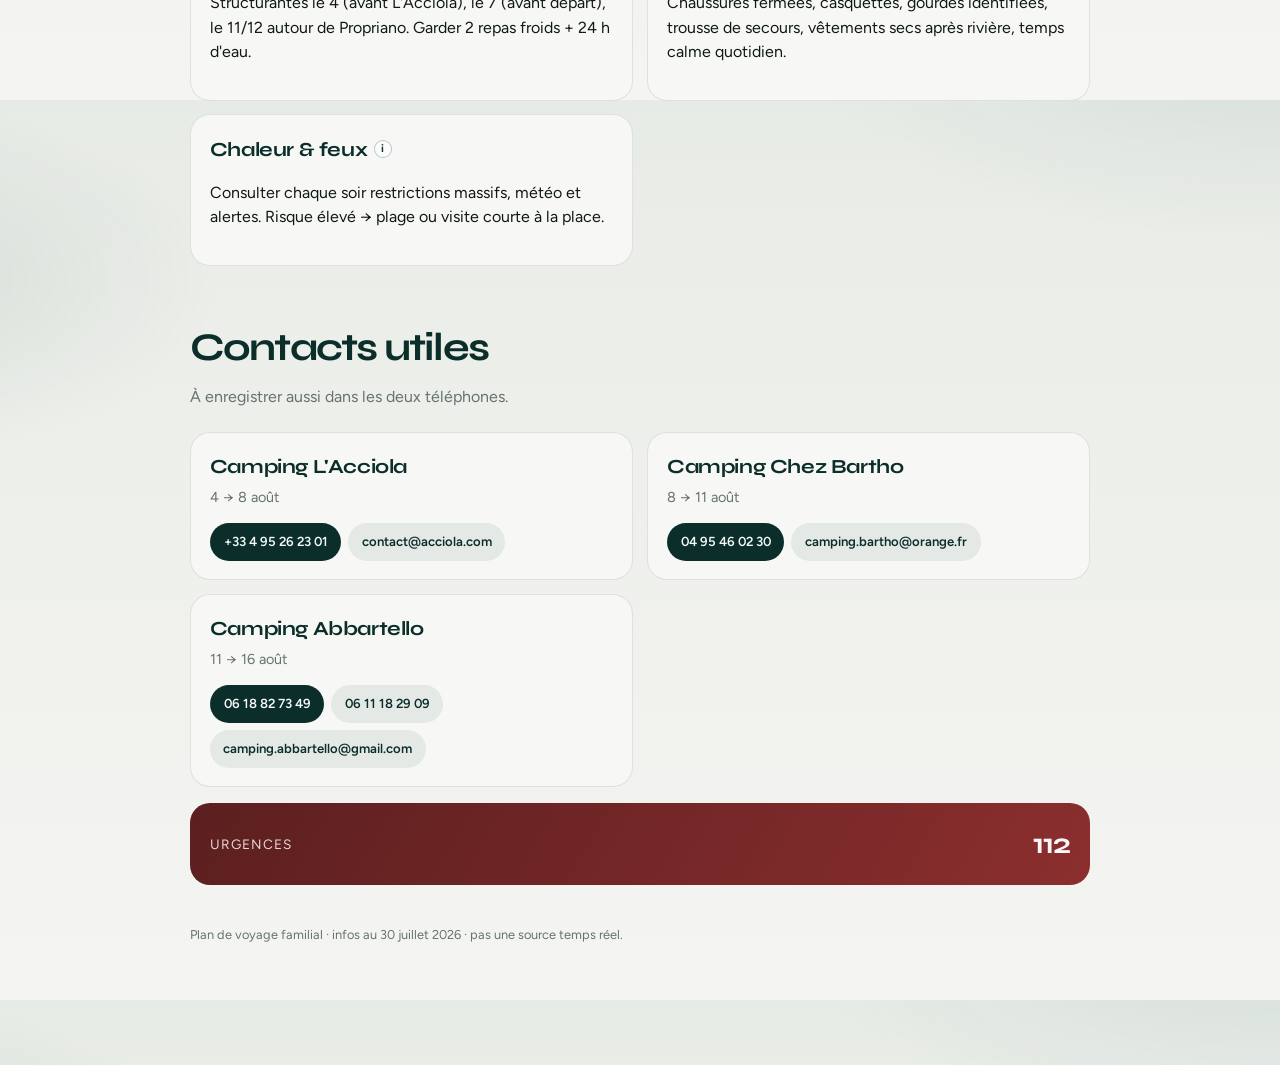
==== commit 6ad8382d: "feat: add realistic full-trip budget UI Co-authored-by: renaudstn <renaudstn@users.noreply.github.co" ====
--- a/index.html
+++ b/index.html
@@ -31,6 +31,7 @@
       <a href="#accueil" data-nav="home">Accueil</a>
       <a href="#programme" data-nav="days">Programme</a>
       <a href="./alt.html">Variante best-of</a>
+      <a href="#budget" data-nav="budget">Budget</a>
       <a href="#bases" data-nav="bases">Campings</a>
       <a href="#checklist" data-nav="check">Check-list</a>
       <a href="#logistique" data-nav="logistics">Logistique</a>
@@ -128,6 +129,14 @@
       <div class="day-stage" id="dayStage"></div>
     </section>
 
+    <section class="panel" id="budget">
+      <div class="section-head">
+        <h2>Budget estimé</h2>
+        <p>Tous les coûts sur place · fourchettes bas / milieu / haut · sources 2025–2026.</p>
+      </div>
+      <div id="budgetRoot"></div>
+    </section>
+
     <section class="panel" id="bases">
       <div class="section-head">
         <h2>Campings & bases</h2>
@@ -185,6 +194,7 @@
 
   <script src="./assets/vendor/leaflet.js"></script>
   <script src="./data/trip.js"></script>
+  <script src="./data/budget.js"></script>
   <script src="./assets/app.js"></script>
 </body>
 </html>
--- a/assets/styles.css
+++ b/assets/styles.css
@@ -1865,6 +1865,250 @@
   }
 }
 
+.day-cost-chip {
+  margin: 0.75rem 0 0;
+  display: inline-flex;
+  align-items: baseline;
+  gap: 0.45rem;
+  flex-wrap: wrap;
+  padding: 0.45rem 0.75rem;
+  border-radius: 999px;
+  background: rgba(166, 124, 82, 0.12);
+  border: 1px solid rgba(166, 124, 82, 0.28);
+  color: var(--ink-soft);
+  font-size: 0.86rem;
+}
+
+.day-cost-chip strong {
+  color: var(--warn);
+  font-weight: 800;
+}
+
+.day-cost-chip span {
+  font-size: 0.72rem;
+  color: var(--muted);
+  font-weight: 600;
+}
+
+/* Budget */
+.budget-hero {
+  display: grid;
+  gap: 1rem;
+  margin: 0 var(--pad) 1.25rem;
+  padding: 1.25rem 1.2rem;
+  border-radius: var(--radius);
+  background:
+    linear-gradient(145deg, rgba(11, 46, 42, 0.94), rgba(31, 92, 84, 0.88));
+  color: #f4faf8;
+  box-shadow: var(--shadow);
+  max-width: var(--max);
+}
+
+.budget-hero__label {
+  margin: 0;
+  font-size: 0.75rem;
+  letter-spacing: 0.12em;
+  text-transform: uppercase;
+  font-weight: 650;
+  opacity: 0.8;
+}
+
+.budget-hero__total {
+  margin: 0.35rem 0 0;
+  font-family: var(--font-display);
+  font-size: clamp(2.4rem, 8vw, 3.4rem);
+  font-weight: 800;
+  letter-spacing: -0.04em;
+  line-height: 1;
+}
+
+.budget-hero__range,
+.budget-hero__day,
+.budget-delta {
+  margin: 0.55rem 0 0;
+  font-size: 0.95rem;
+  opacity: 0.92;
+}
+
+.budget-hero__meta {
+  padding-top: 0.85rem;
+  border-top: 1px solid rgba(244, 250, 248, 0.18);
+  font-size: 0.9rem;
+  opacity: 0.9;
+}
+
+.budget-hero__meta p {
+  margin: 0.2rem 0;
+}
+
+.budget-hero__updated {
+  opacity: 0.7;
+  font-size: 0.78rem;
+}
+
+.budget-cats {
+  display: grid;
+  gap: 0.65rem;
+  padding: 0 var(--pad) 1rem;
+  max-width: var(--max);
+  margin: 0 auto;
+}
+
+.budget-cat {
+  background: var(--card);
+  border: 1px solid var(--line);
+  border-radius: 14px;
+  overflow: hidden;
+}
+
+.budget-cat summary {
+  list-style: none;
+  cursor: pointer;
+  display: flex;
+  align-items: center;
+  justify-content: space-between;
+  gap: 0.75rem;
+  padding: 0.95rem 1rem;
+  font-weight: 700;
+  color: var(--brand);
+}
+
+.budget-cat summary::-webkit-details-marker {
+  display: none;
+}
+
+.budget-cat__sum {
+  font-variant-numeric: tabular-nums;
+  color: var(--ink);
+}
+
+.budget-items {
+  list-style: none;
+  margin: 0;
+  padding: 0 1rem 1rem;
+  display: grid;
+  gap: 0.65rem;
+  border-top: 1px solid var(--line);
+  padding-top: 0.85rem;
+}
+
+.budget-item {
+  padding: 0.65rem 0.75rem;
+  border-radius: 12px;
+  background: rgba(16, 25, 22, 0.03);
+}
+
+.budget-item.is-optional {
+  border: 1px dashed rgba(16, 25, 22, 0.15);
+}
+
+.budget-item__head {
+  display: flex;
+  justify-content: space-between;
+  gap: 0.75rem;
+  font-size: 0.95rem;
+}
+
+.budget-item p {
+  margin: 0.35rem 0 0;
+  font-size: 0.86rem;
+  color: var(--ink-soft);
+  line-height: 1.4;
+}
+
+.budget-item__meta {
+  display: flex;
+  flex-wrap: wrap;
+  gap: 0.45rem 0.85rem;
+  font-size: 0.75rem !important;
+  color: var(--muted) !important;
+}
+
+.budget-item__meta em {
+  font-style: normal;
+  font-weight: 700;
+  color: var(--sand);
+}
+
+.budget-notes {
+  padding: 0.25rem var(--pad) 1.5rem;
+  max-width: var(--max);
+  margin: 0 auto;
+  color: var(--ink-soft);
+  font-size: 0.92rem;
+}
+
+.budget-notes h3 {
+  margin: 1rem 0 0.4rem;
+  font-family: var(--font-display);
+  font-size: 1rem;
+  color: var(--brand);
+}
+
+.budget-notes ul {
+  margin: 0;
+  padding-left: 1.15rem;
+}
+
+.budget-notes li + li {
+  margin-top: 0.3rem;
+}
+
+@media (min-width: 720px) {
+  .budget-hero {
+    grid-template-columns: 1.4fr 1fr;
+    align-items: end;
+    margin-left: auto;
+    margin-right: auto;
+  }
+
+  .budget-hero__meta {
+    border-top: 0;
+    border-left: 1px solid rgba(244, 250, 248, 0.18);
+    padding: 0 0 0 1.25rem;
+  }
+}
+
+.day-alt-row {
+  margin: 0.85rem 0 0.25rem;
+}
+
+.day-alt-link {
+  background: var(--brand) !important;
+  color: #f4faf8 !important;
+  border-color: transparent !important;
+  font-weight: 700;
+}
+
+.day-alt-link:hover {
+  filter: brightness(1.06);
+}
+
+.alt-diff {
+  margin: 0.35rem 1.25rem 1rem;
+  padding: 0.95rem 1rem;
+  border-radius: 14px;
+  background: rgba(15, 46, 42, 0.06);
+  border: 1px solid rgba(15, 46, 42, 0.1);
+}
+
+.alt-diff h4 {
+  margin: 0 0 0.65rem;
+  font-size: 0.82rem;
+  font-weight: 700;
+  letter-spacing: 0.04em;
+  text-transform: uppercase;
+  color: var(--brand);
+}
+
+.alt-diff ul {
+  list-style: none;
+  margin: 0;
+  padding: 0;
+  display: grid;
+  gap: 0.45rem;
+}
+
 /* ---------- Variante best-of page ---------- */
 .alt-entry {
   margin: 0.85rem 0 0;
@@ -1879,8 +2123,16 @@
   text-underline-offset: 0.15em;
 }
 
-.alt-page {
-  background:
+.alt-page .menu-btn {
+  background: rgba(247, 248, 245, 0.88);
+  border-color: rgba(16, 25, 22, 0.12);
+  box-shadow: 0 10px 36px rgba(16, 25, 22, 0.12);
+}
+
+.alt-page .menu-btn span {
+  background: var(--ink);
+  box-shadow: none;
+}
     radial-gradient(1200px 500px at 10% -10%, rgba(47, 106, 120, 0.12), transparent 60%),
     radial-gradient(900px 420px at 100% 0%, rgba(166, 124, 82, 0.1), transparent 55%),
     linear-gradient(180deg, #e7ebe6 0%, var(--bg) 28%, var(--bg-deep) 100%);
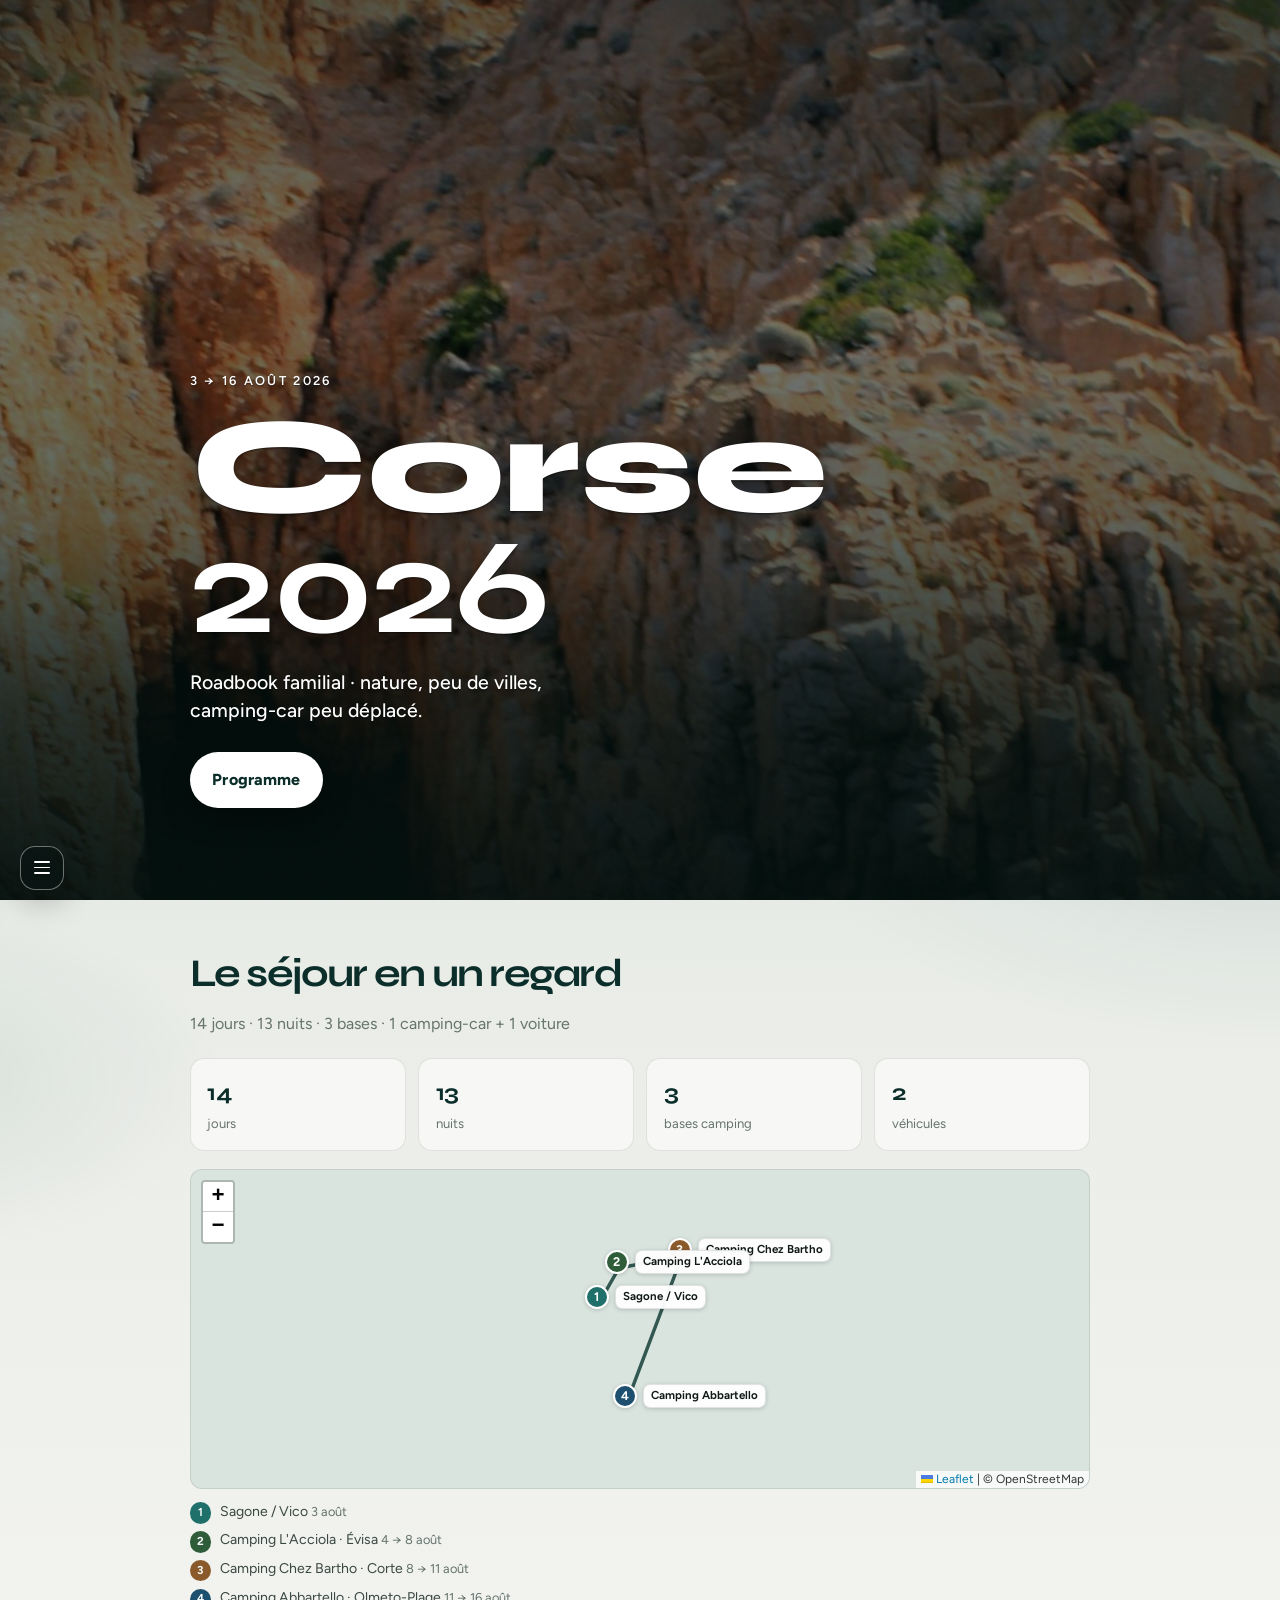
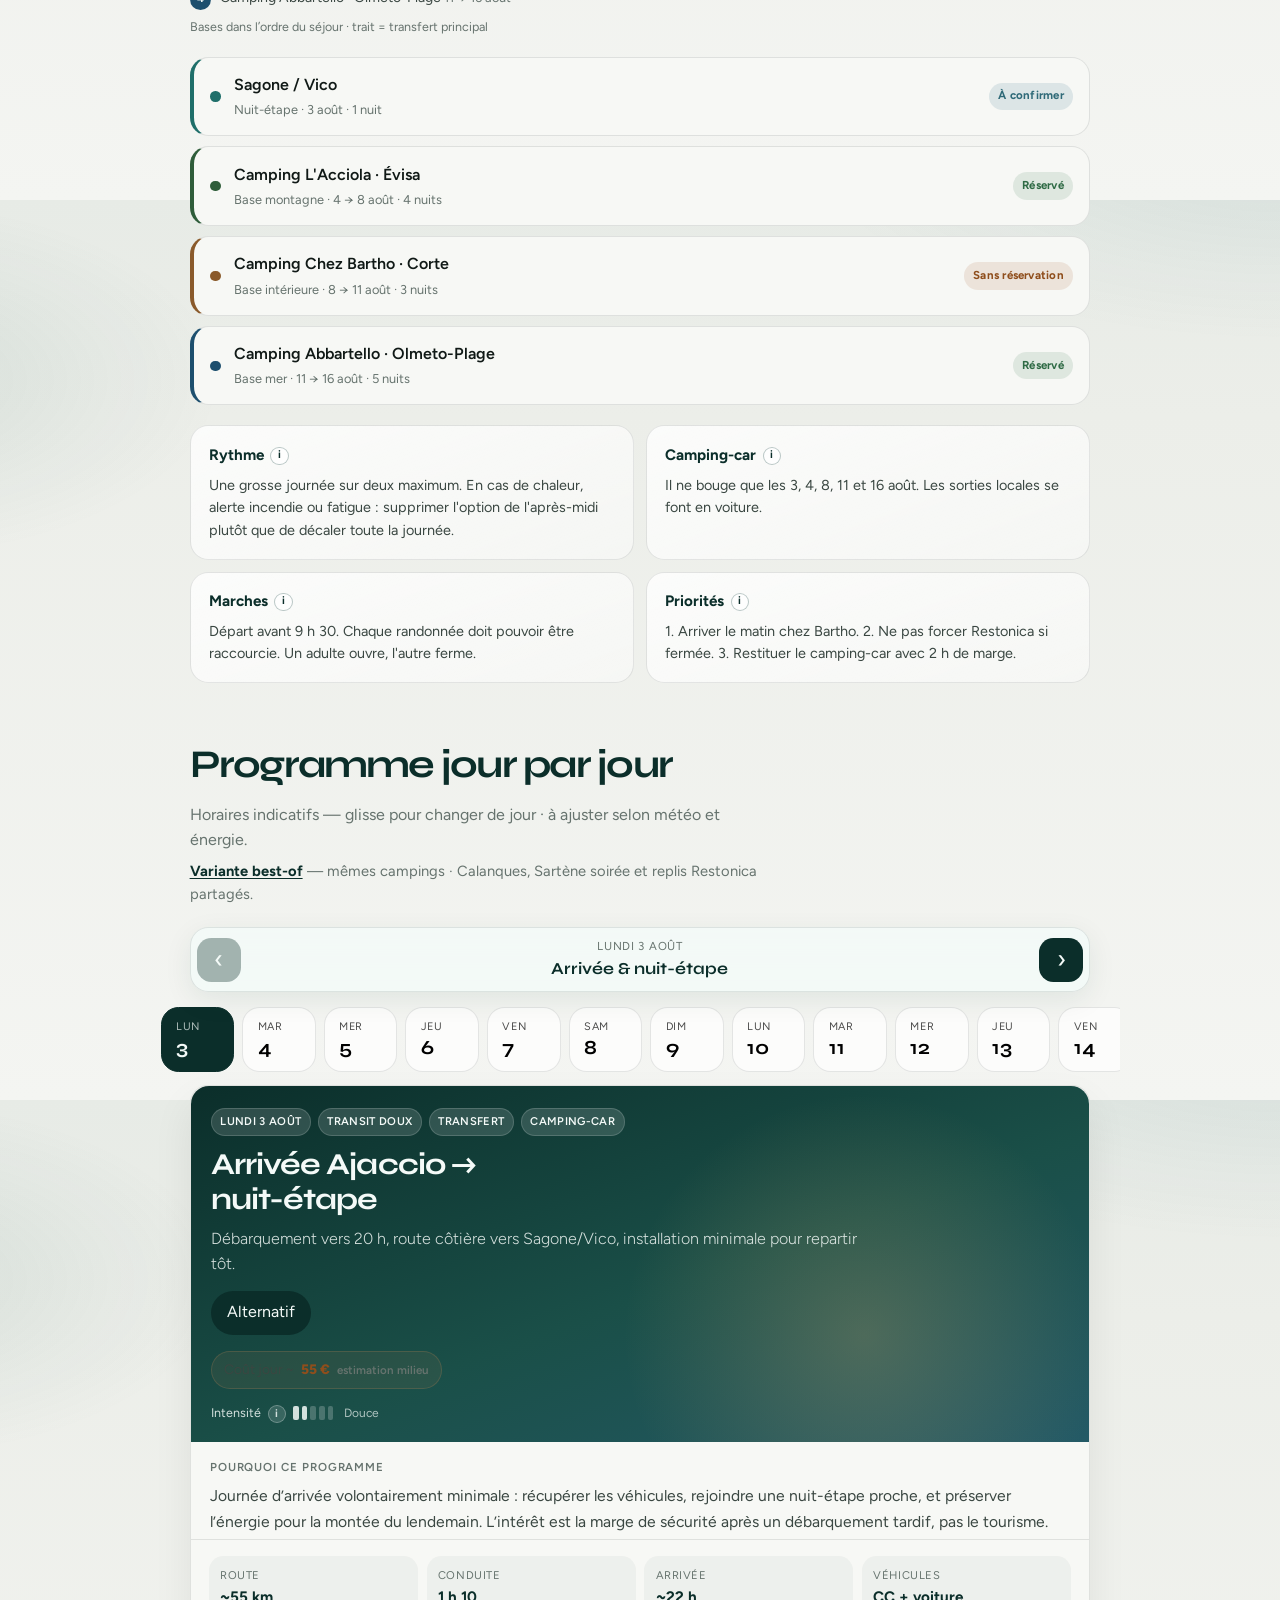
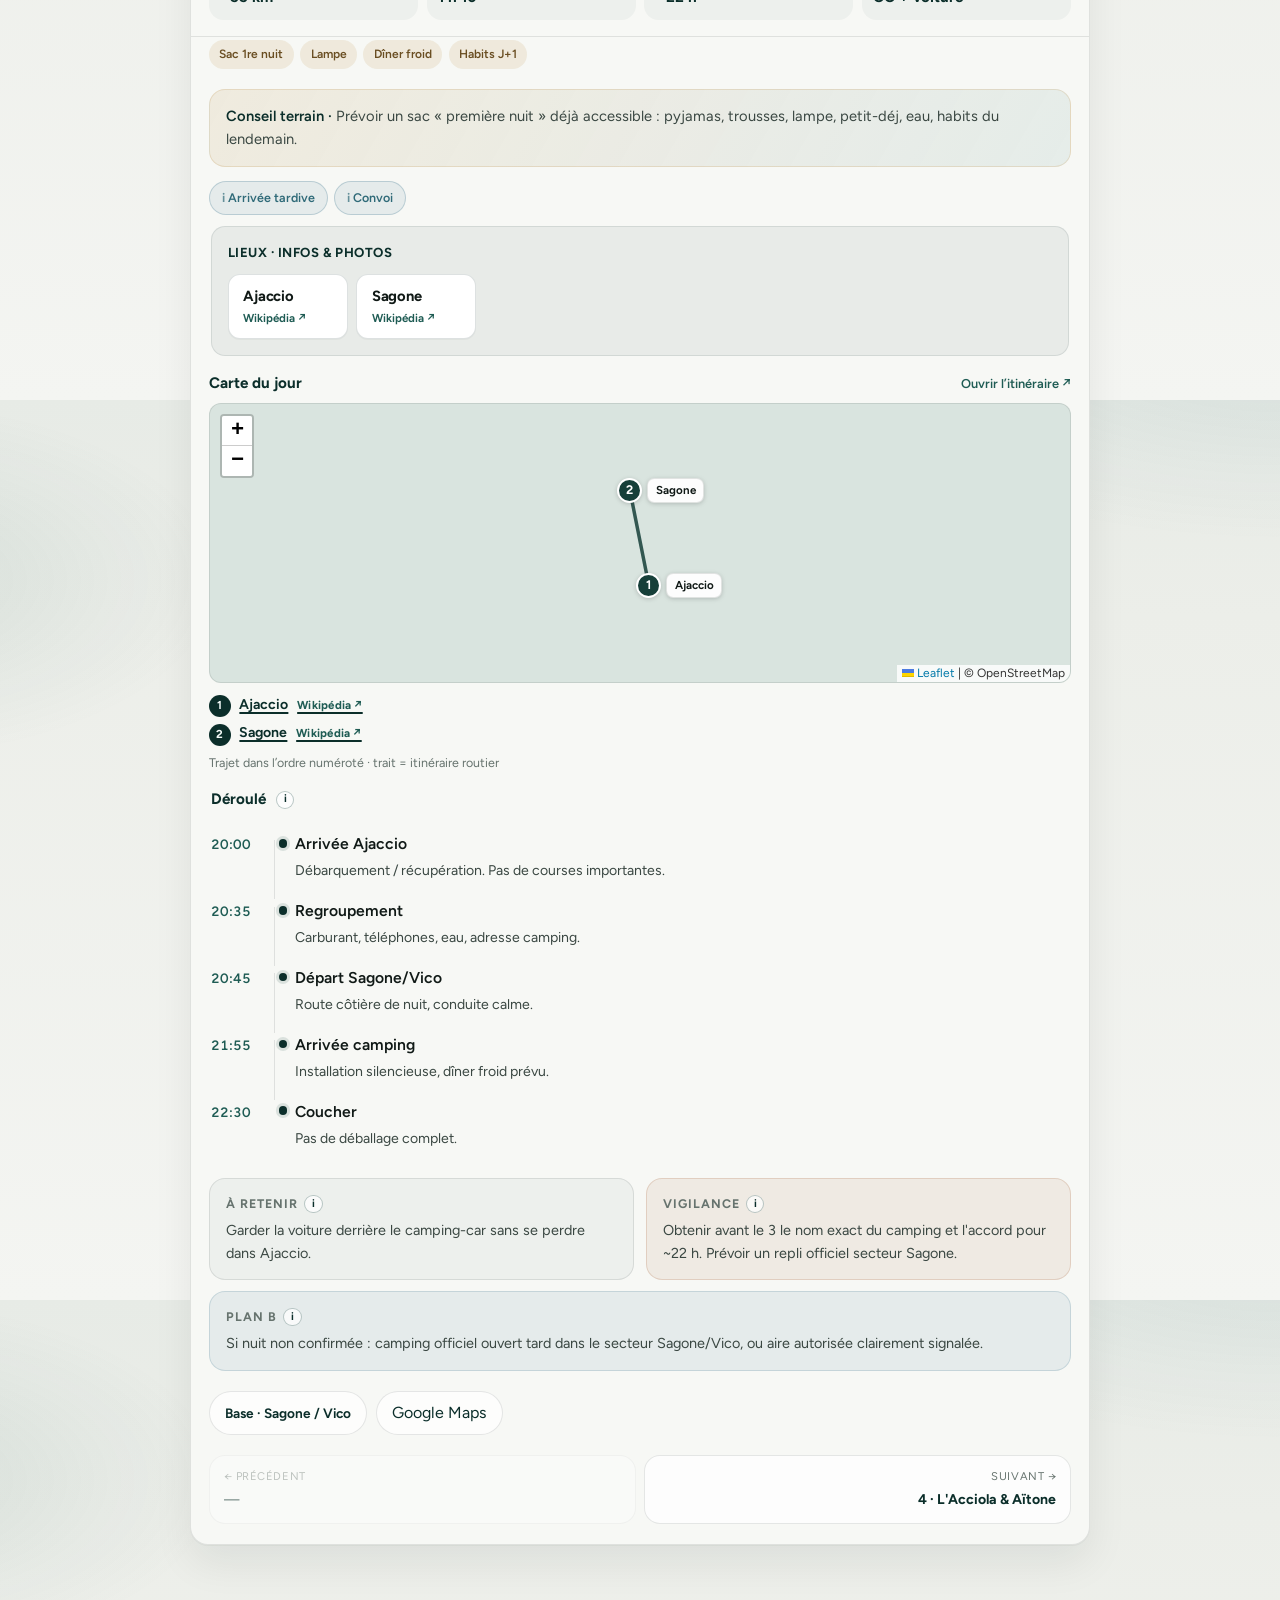
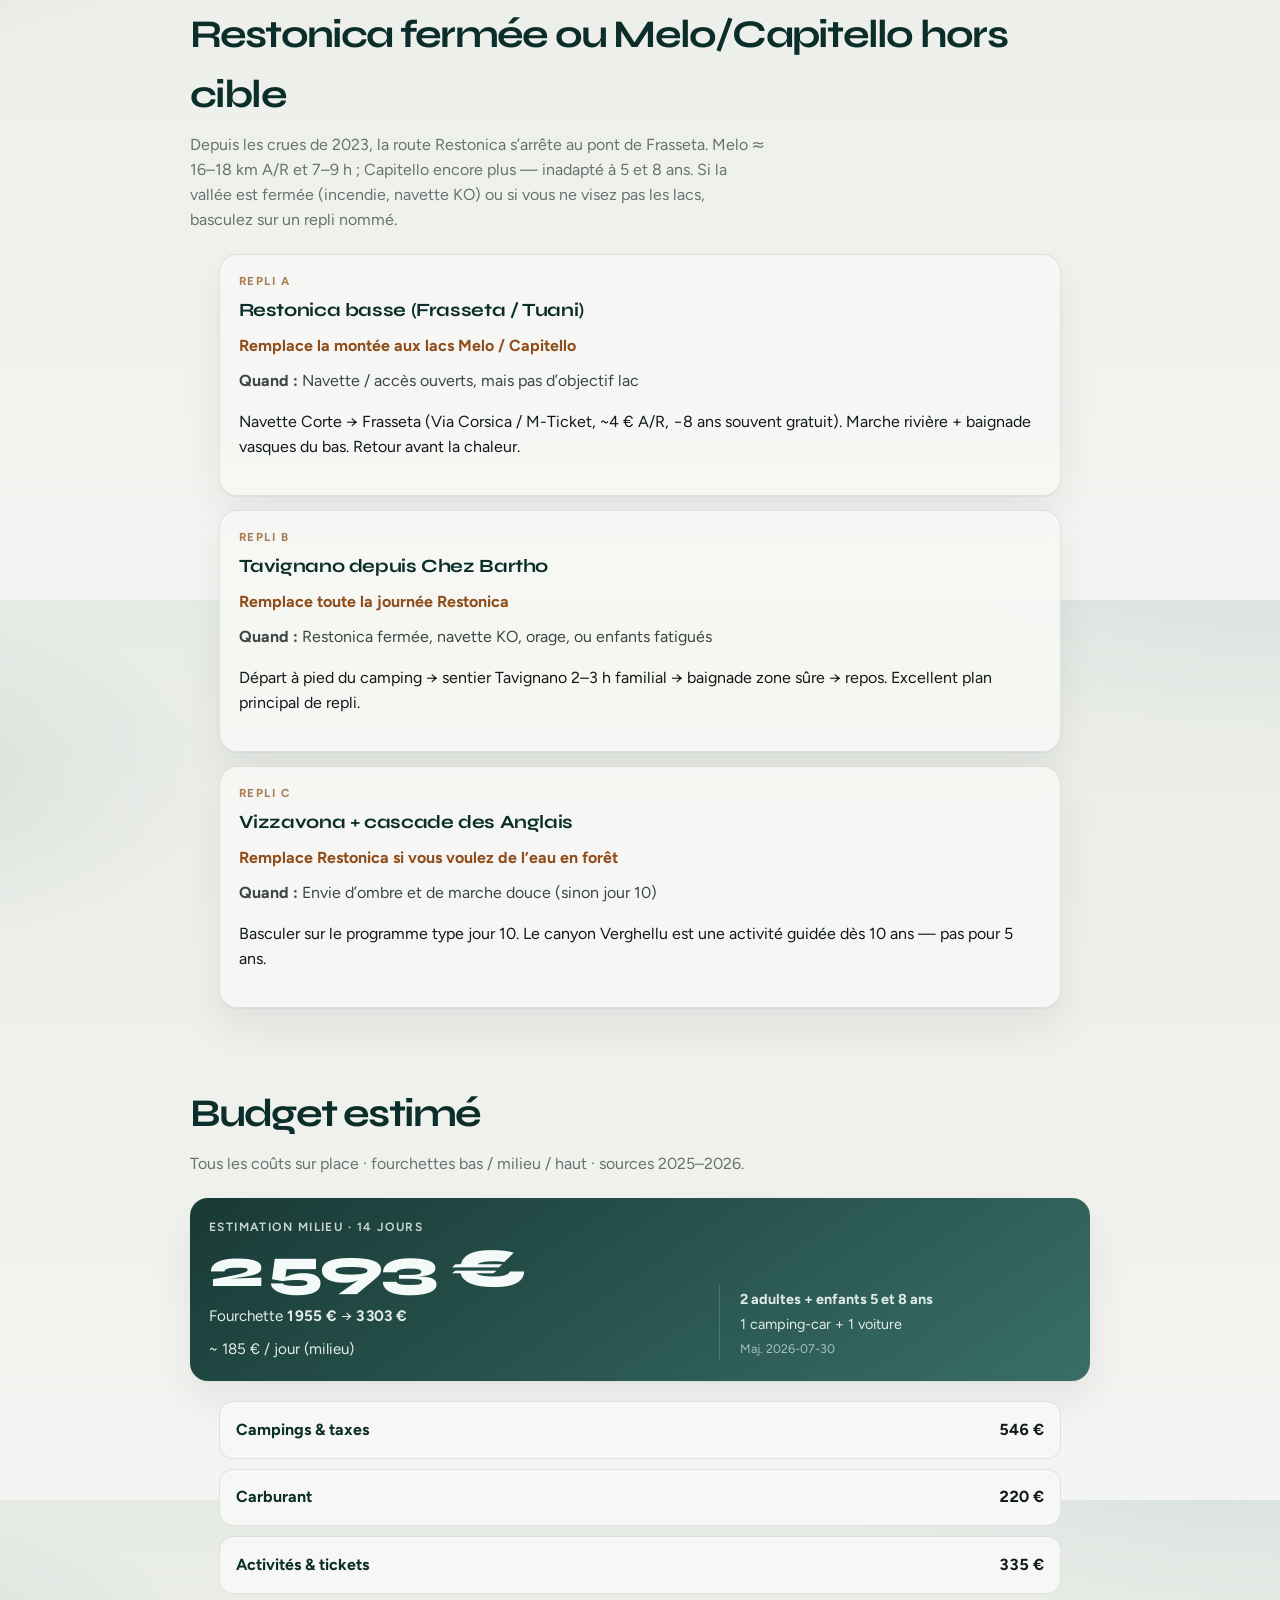
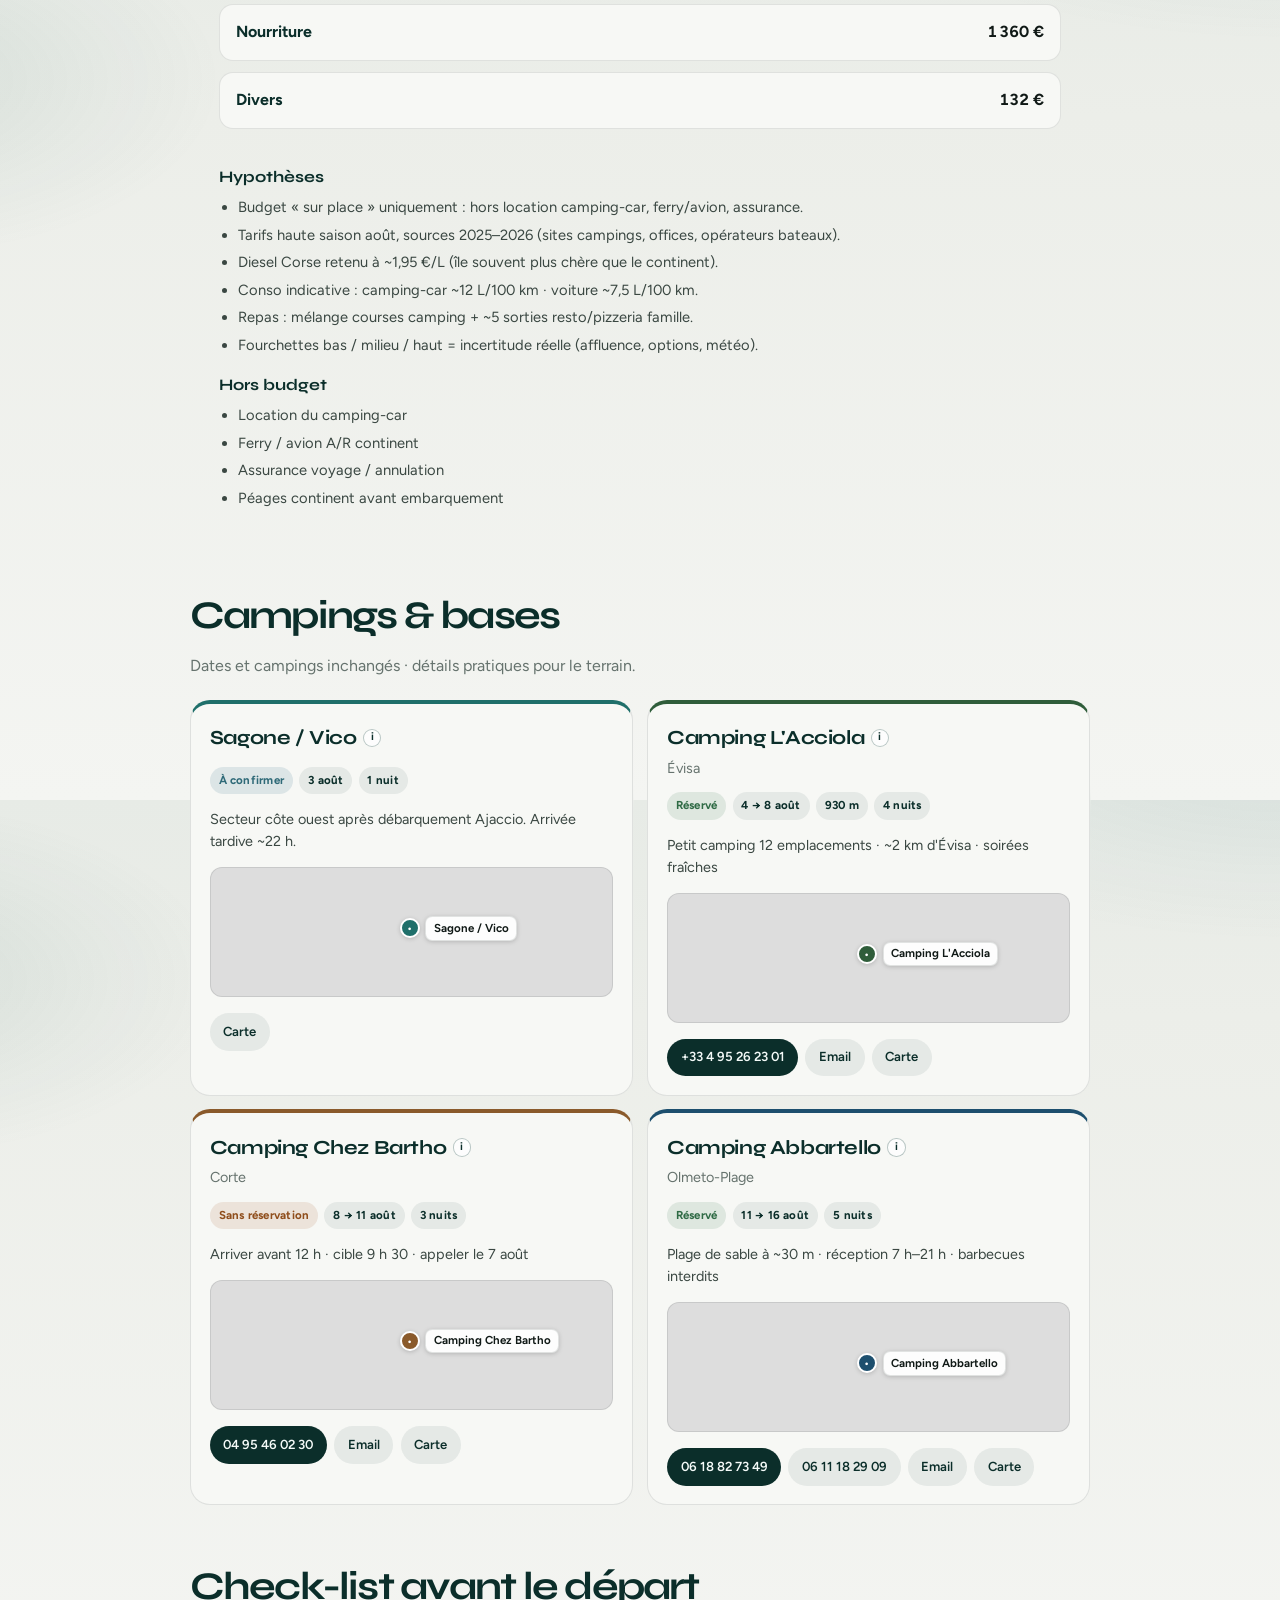
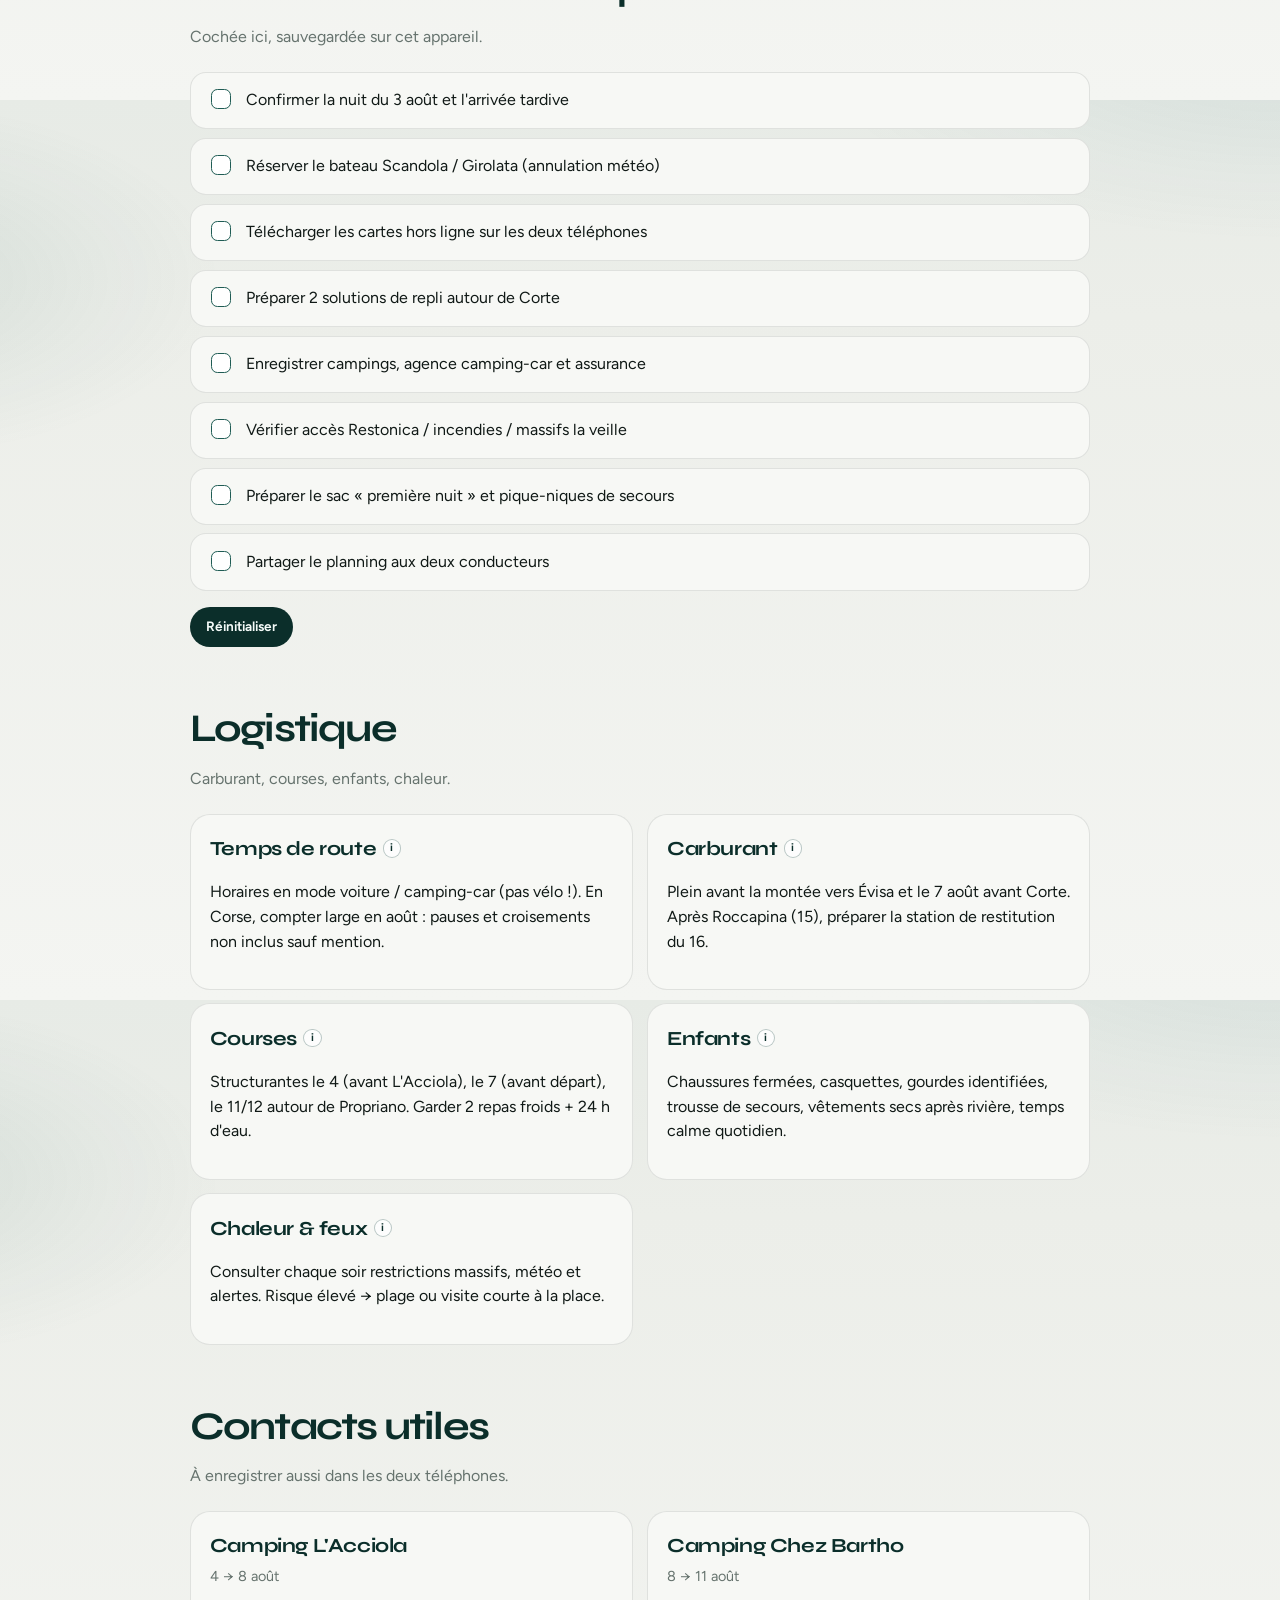
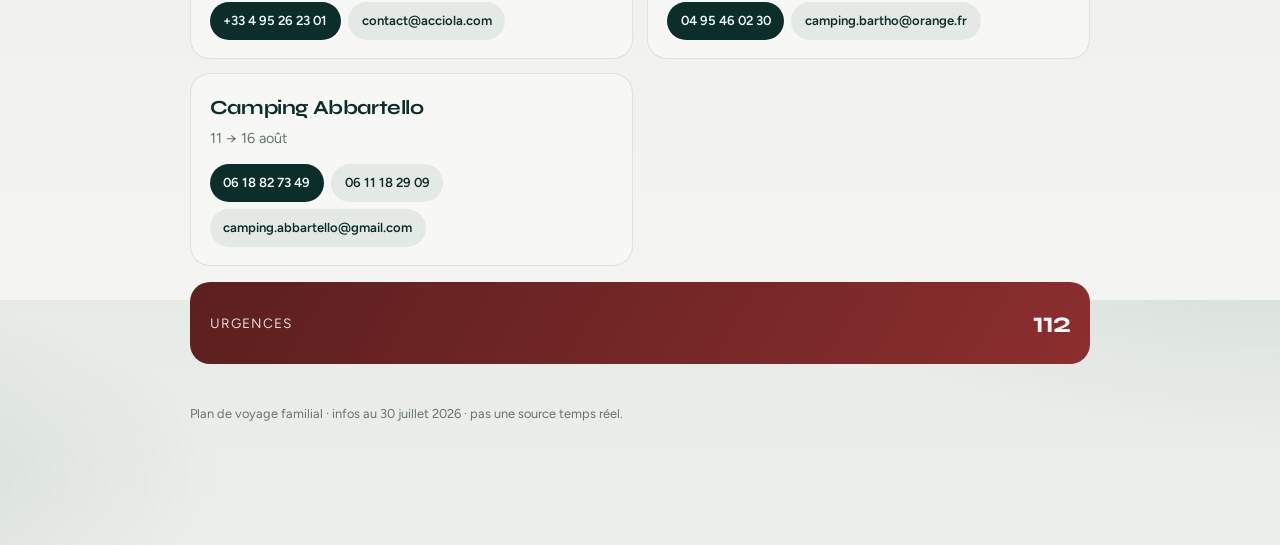
==== commit 8e75b291: "feat: balance Sartène evening, Piana keep, Restonica replis Move Sartène to Campomoro evening (17h)," ====
--- a/index.html
+++ b/index.html
@@ -30,6 +30,7 @@
     <nav class="drawer__nav" aria-label="Sections">
       <a href="#accueil" data-nav="home">Accueil</a>
       <a href="#programme" data-nav="days">Programme</a>
+      <a href="#replis-restonica" data-nav="replis">Restonica / Melo</a>
       <a href="./alt.html">Variante best-of</a>
       <a href="#budget" data-nav="budget">Budget</a>
       <a href="#bases" data-nav="bases">Campings</a>
@@ -112,7 +113,7 @@
         <p>Horaires indicatifs — glisse pour changer de jour · à ajuster selon météo et énergie.</p>
         <p class="alt-entry">
           <a href="./alt.html">Variante best-of</a>
-          — mêmes campings, plus de sites spectaculaires, Calanques de Piana conservées, replis Melo/Capitello.
+          — mêmes campings · Calanques, Sartène soirée et replis Restonica partagés.
         </p>
       </div>
 
@@ -129,6 +130,14 @@
       <div class="day-stage" id="dayStage"></div>
     </section>
 
+    <section class="panel alt-panel" id="replis-restonica">
+      <div class="section-head">
+        <h2 id="meloTitle">Restonica / Melo</h2>
+        <p id="meloIntro"></p>
+      </div>
+      <div class="alt-fallbacks" id="meloFallbacks"></div>
+    </section>
+
     <section class="panel" id="budget">
       <div class="section-head">
         <h2>Budget estimé</h2>
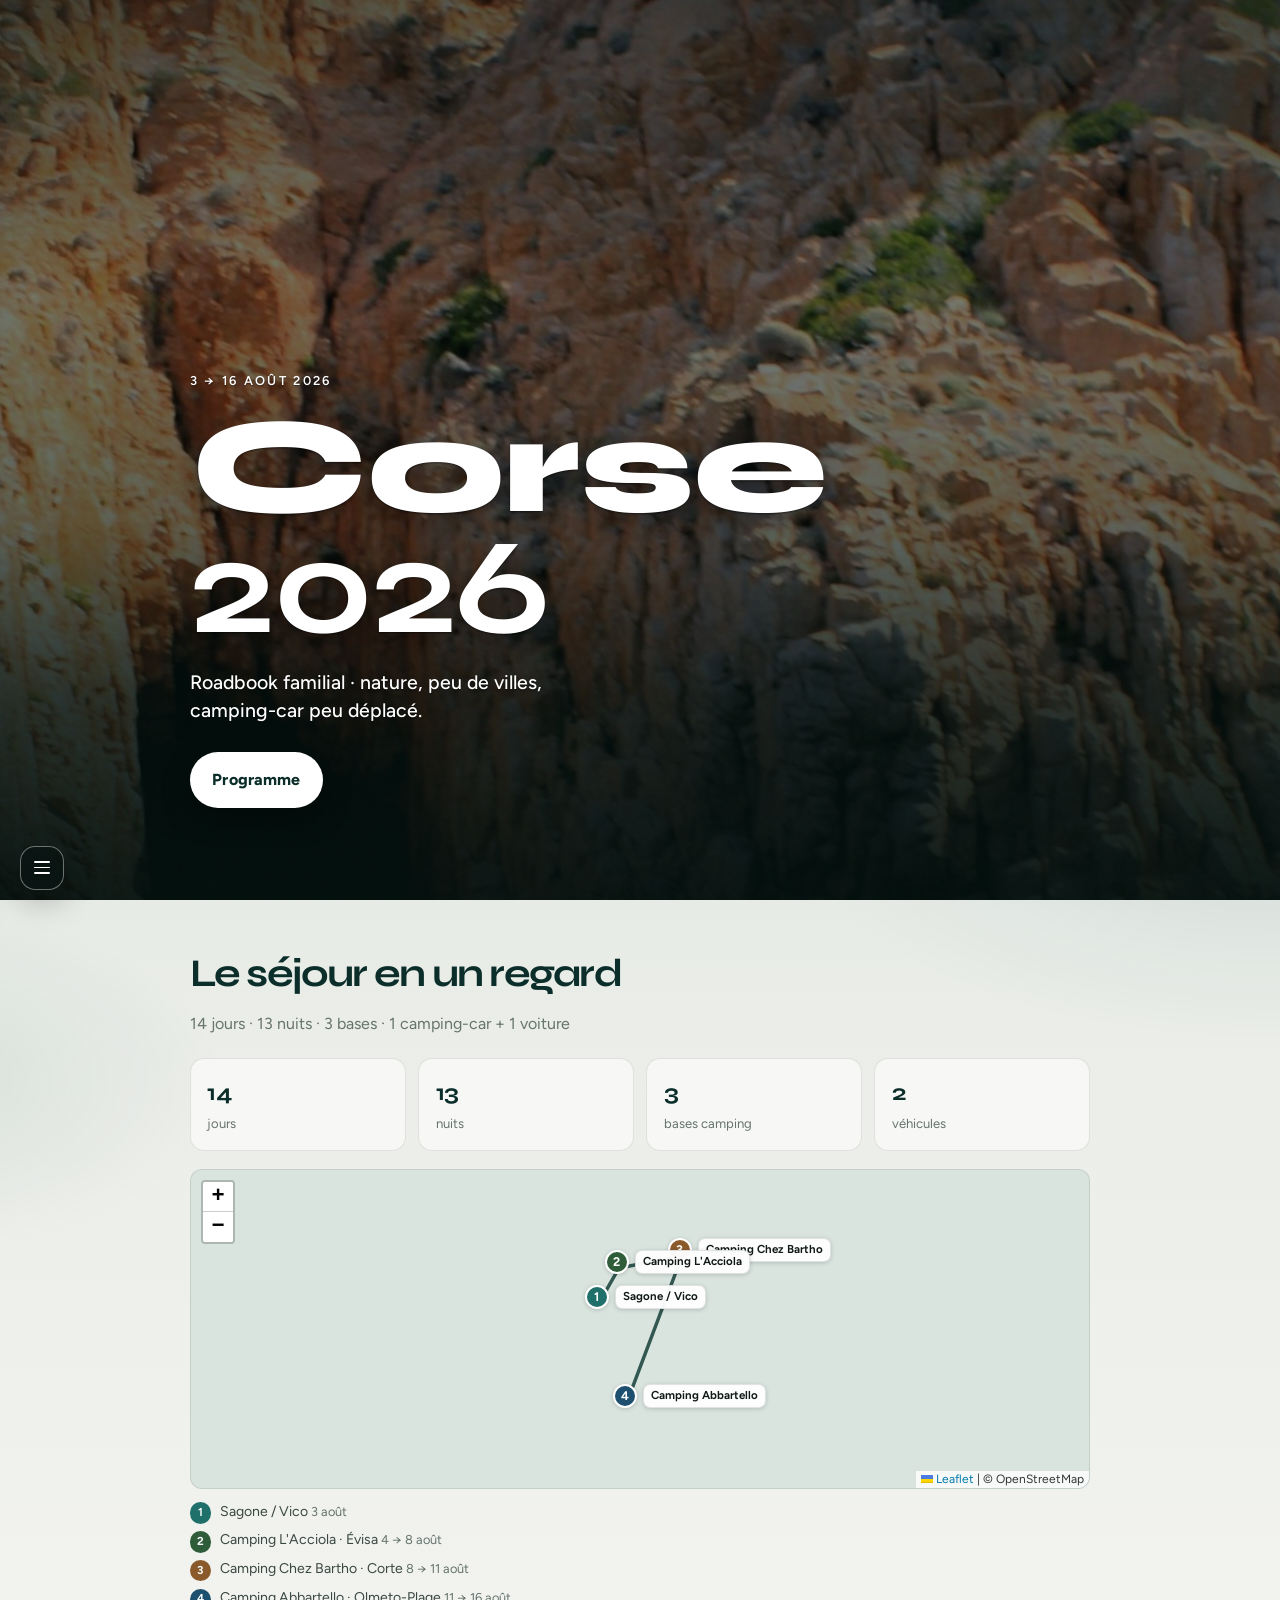
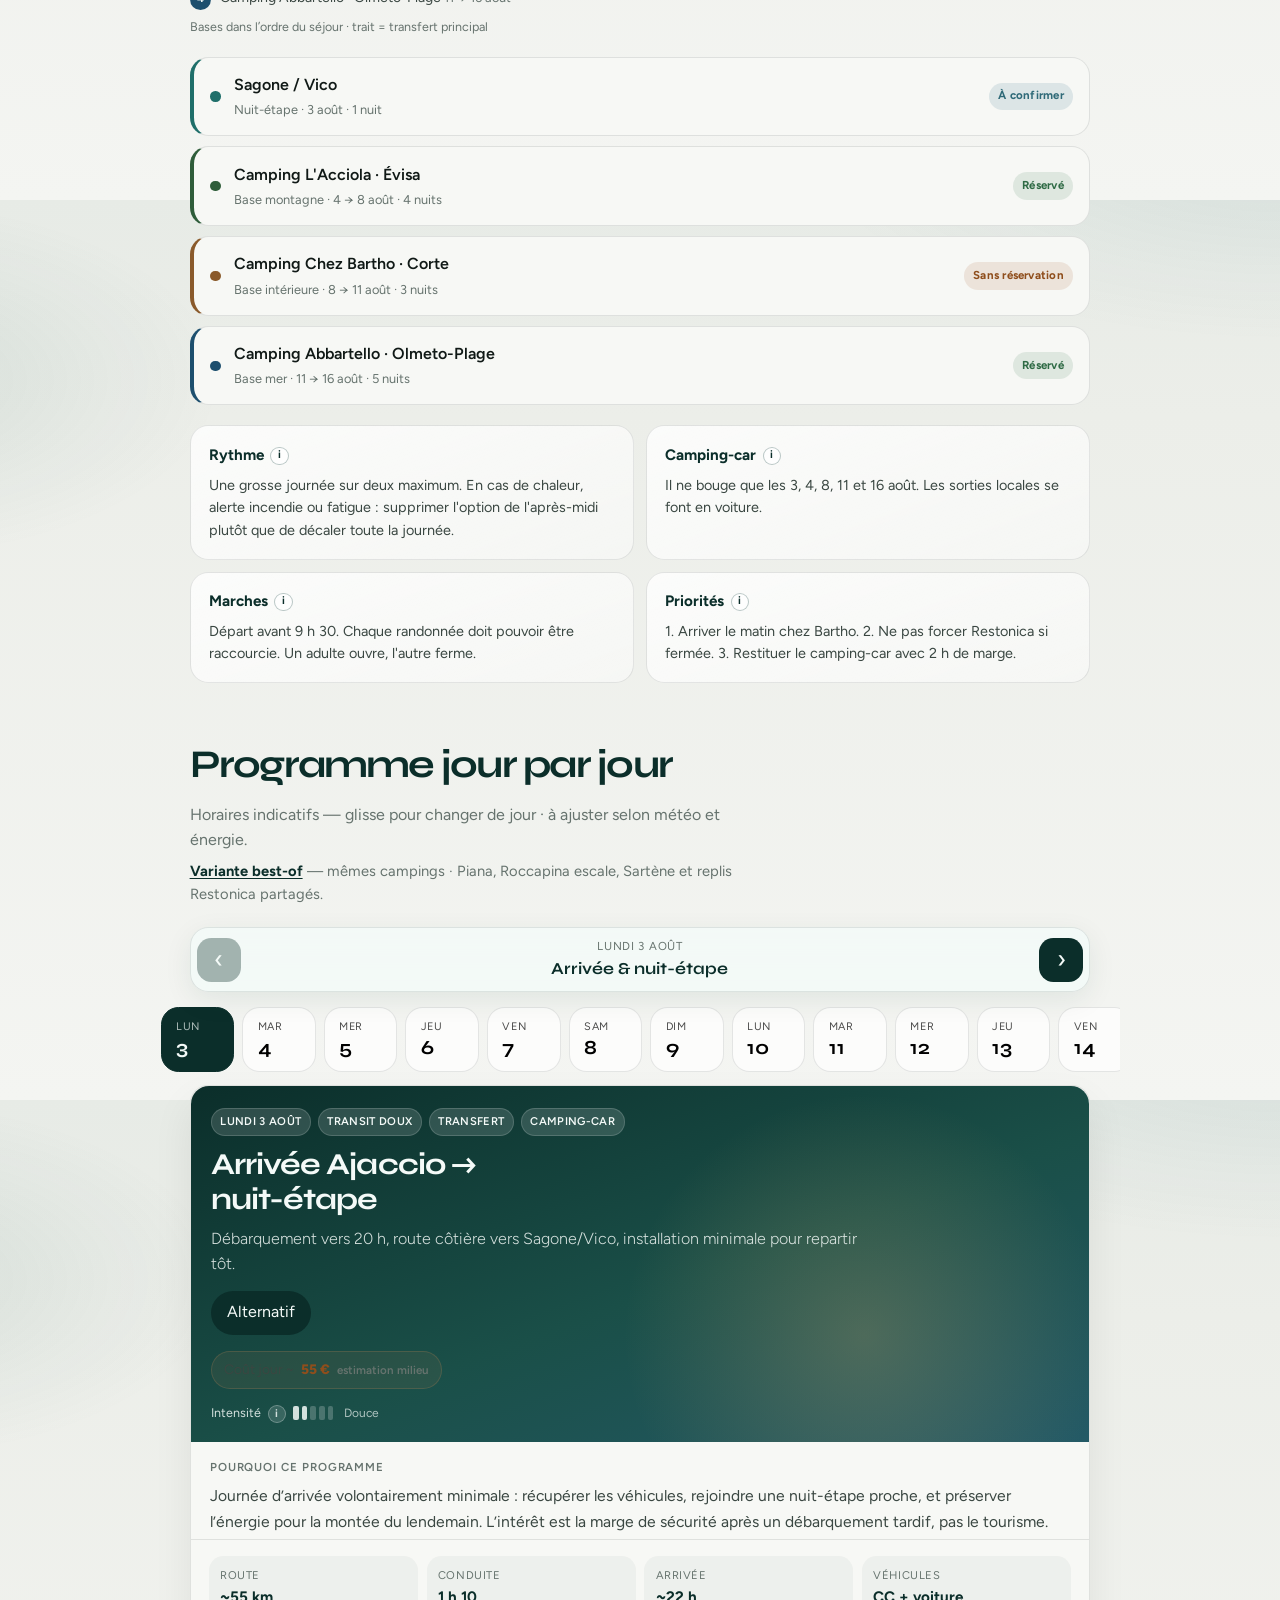
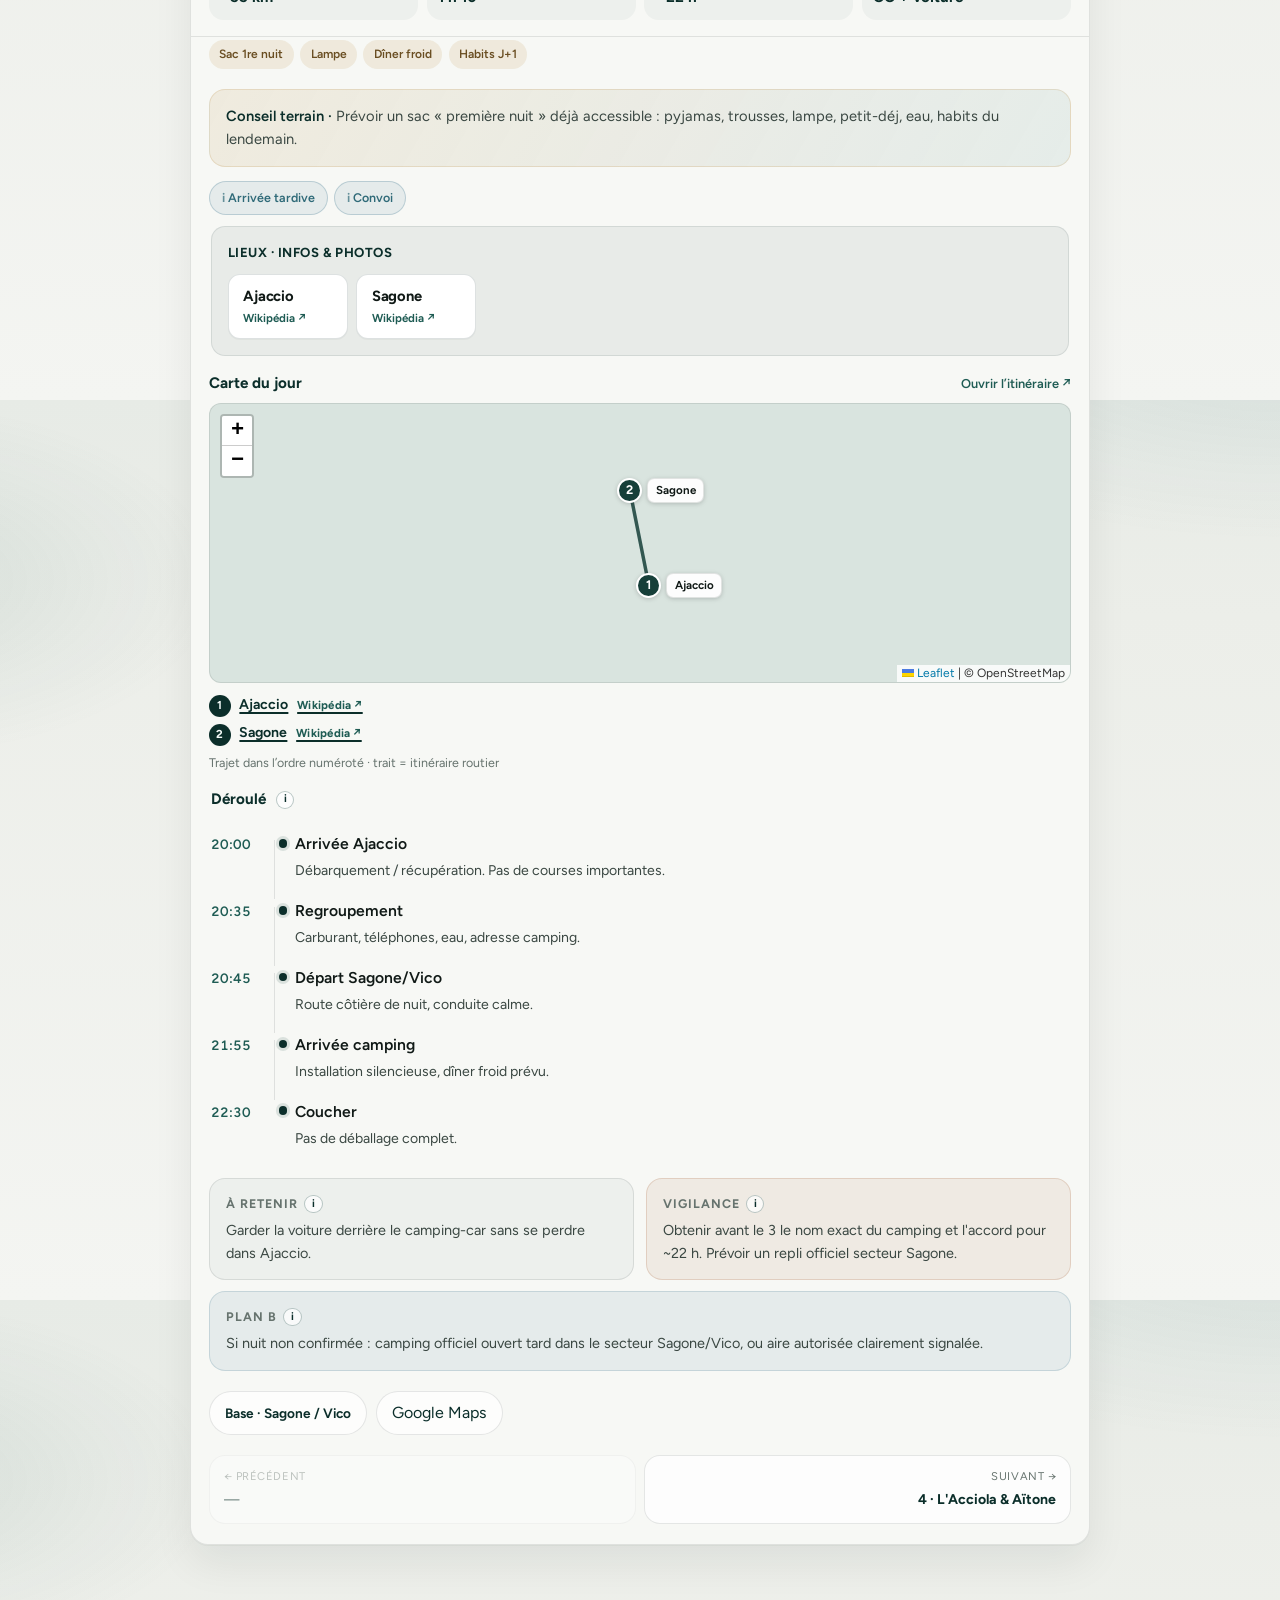
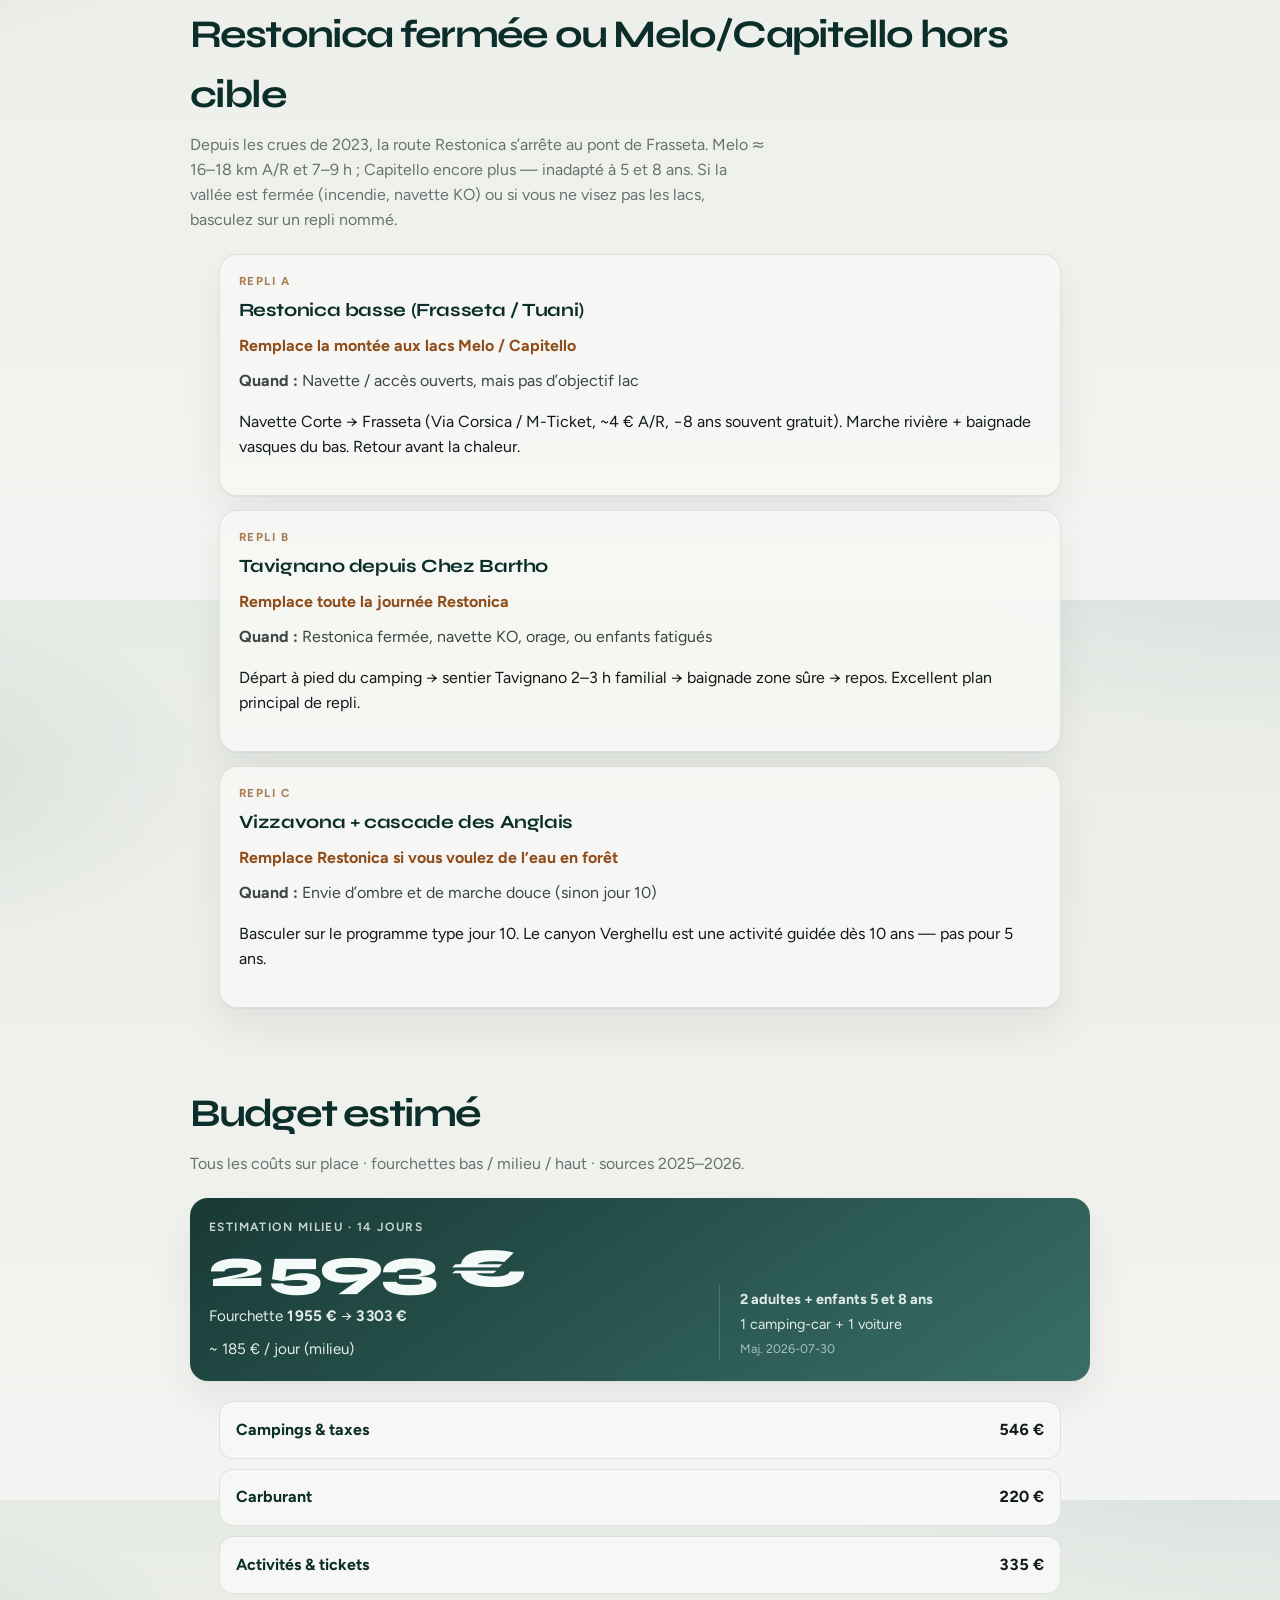
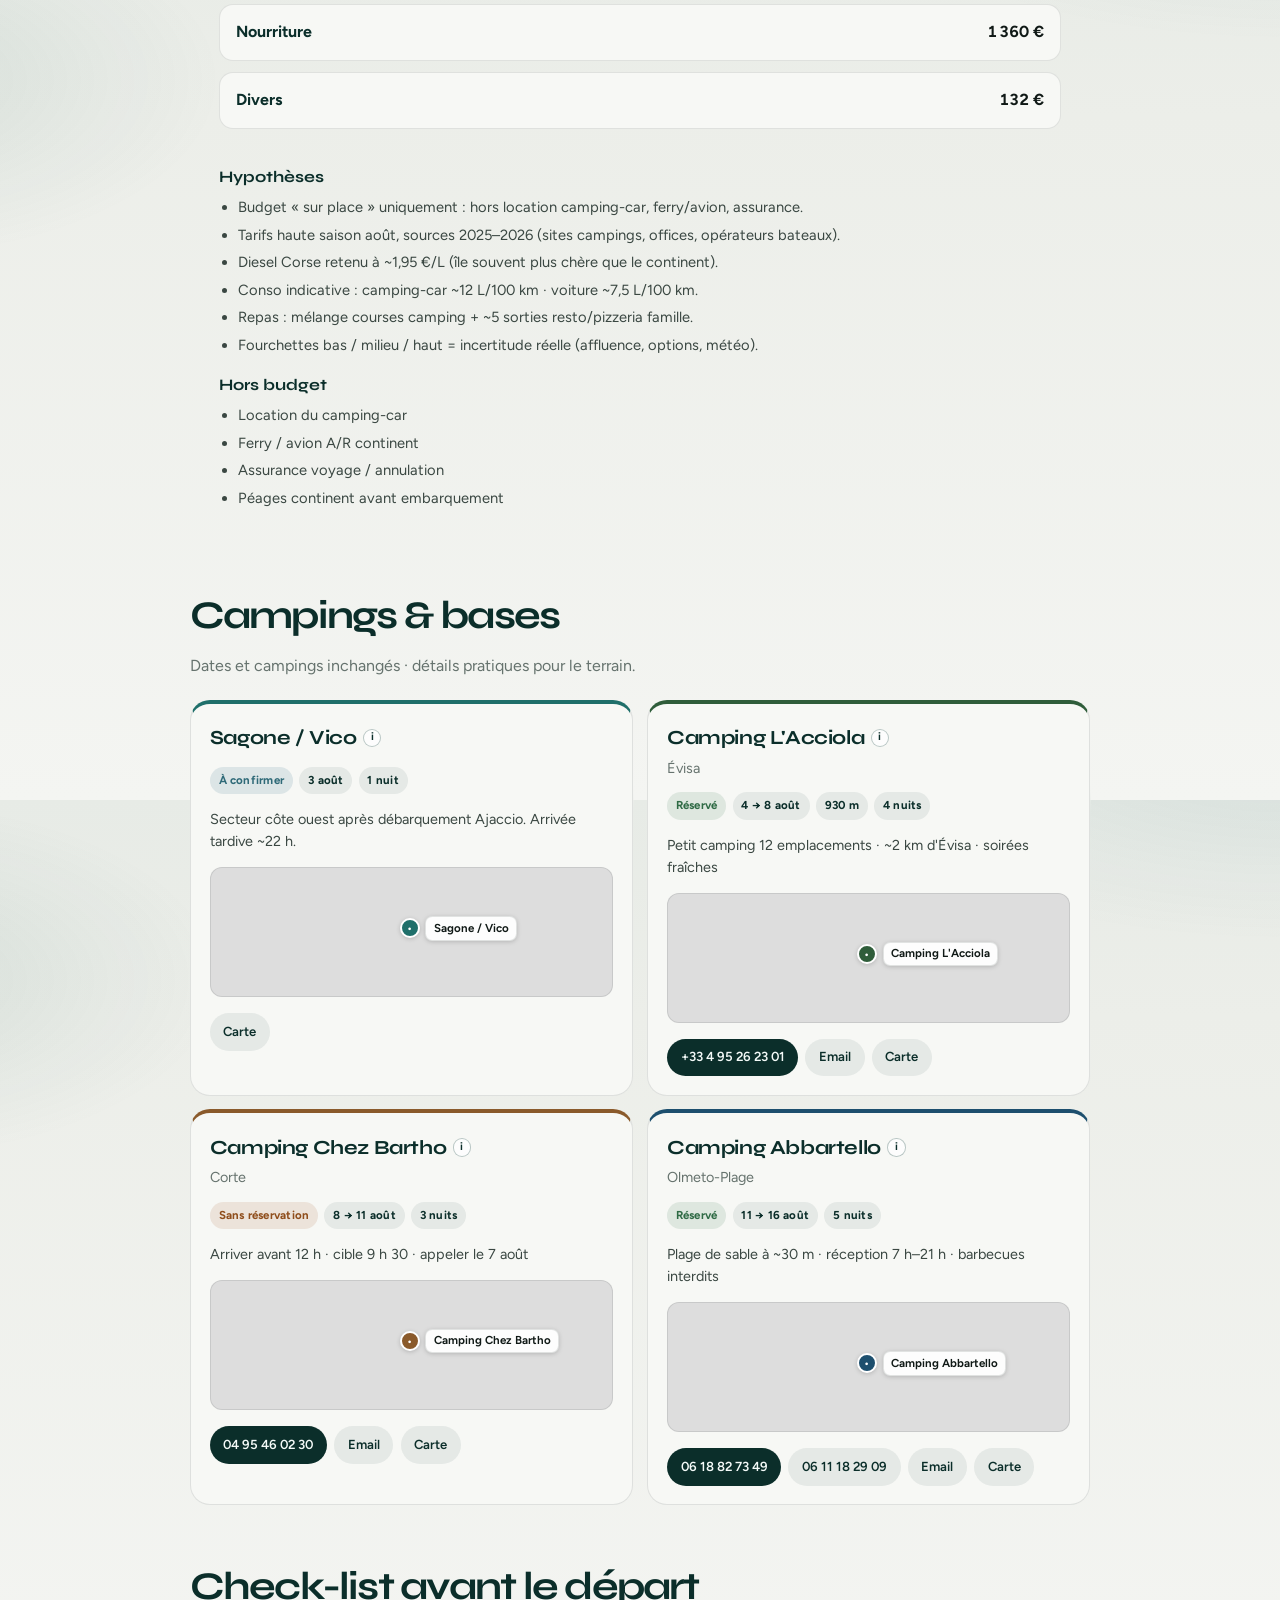
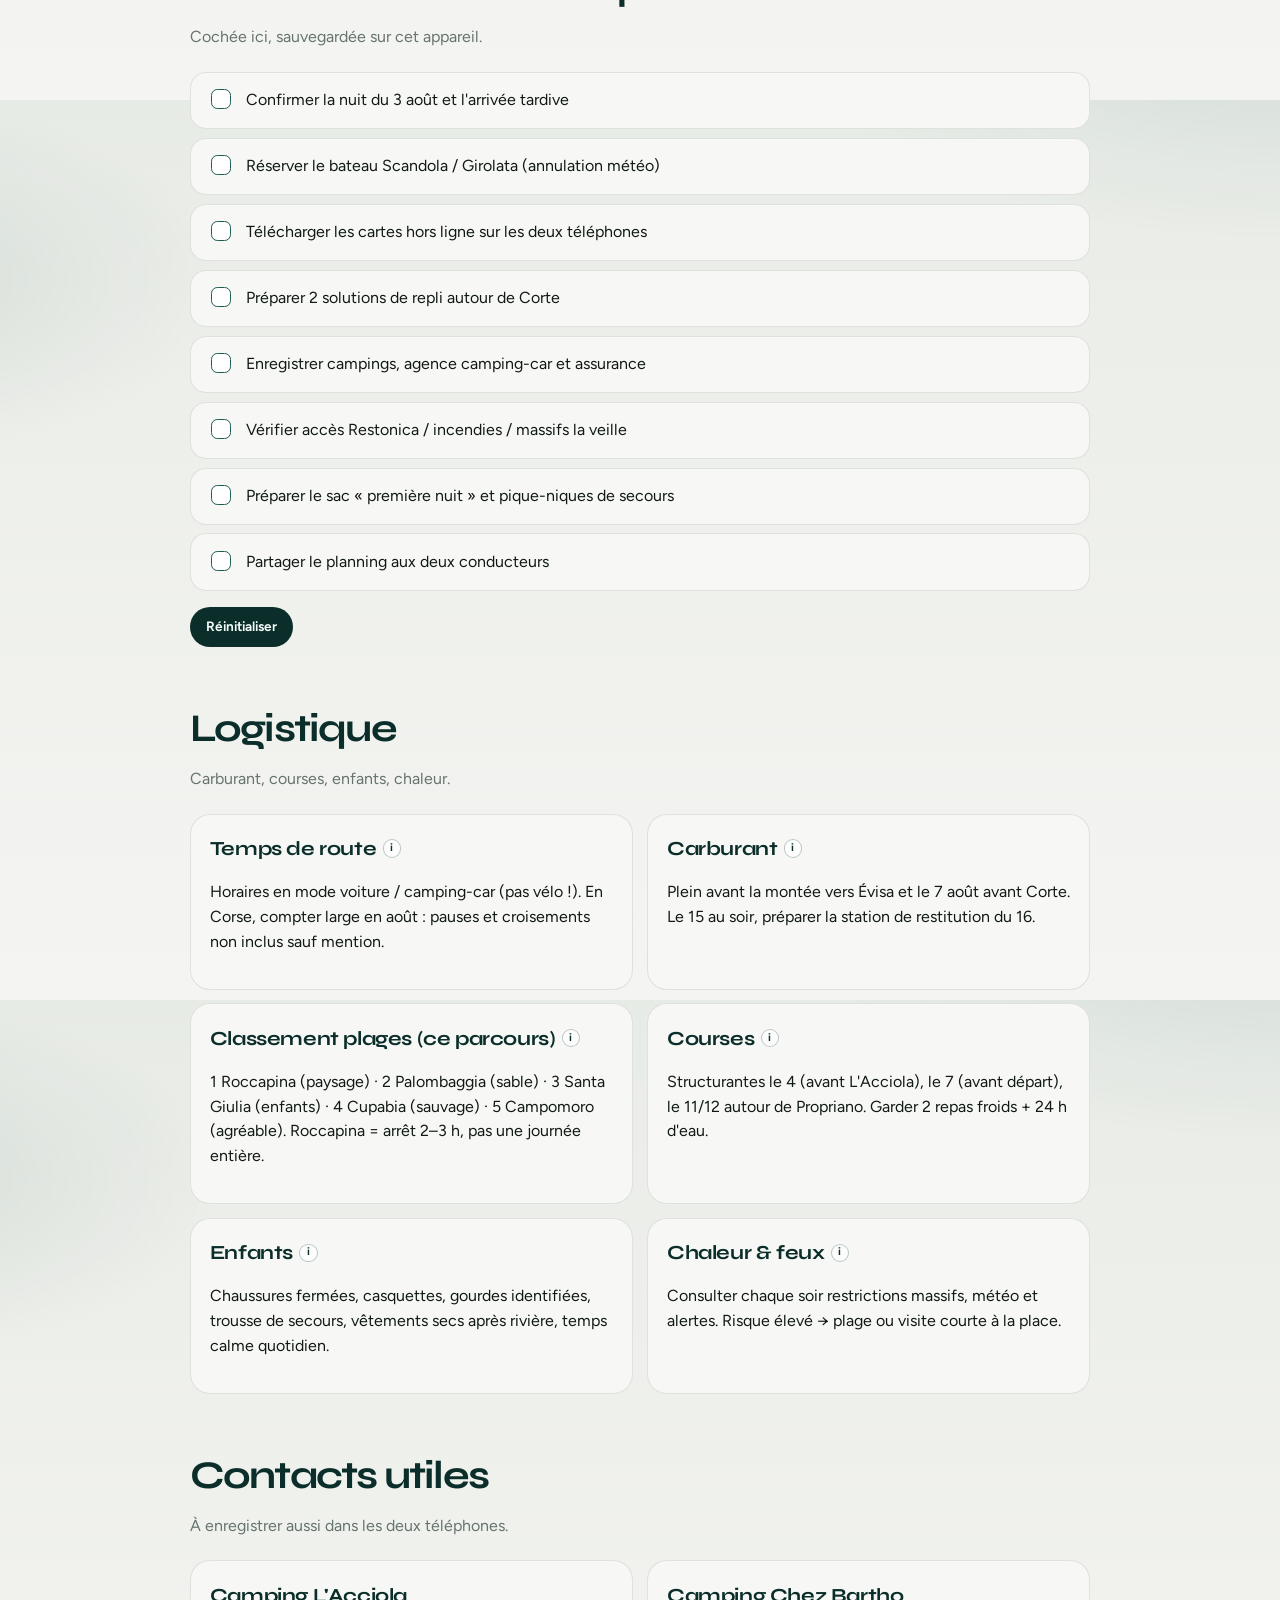
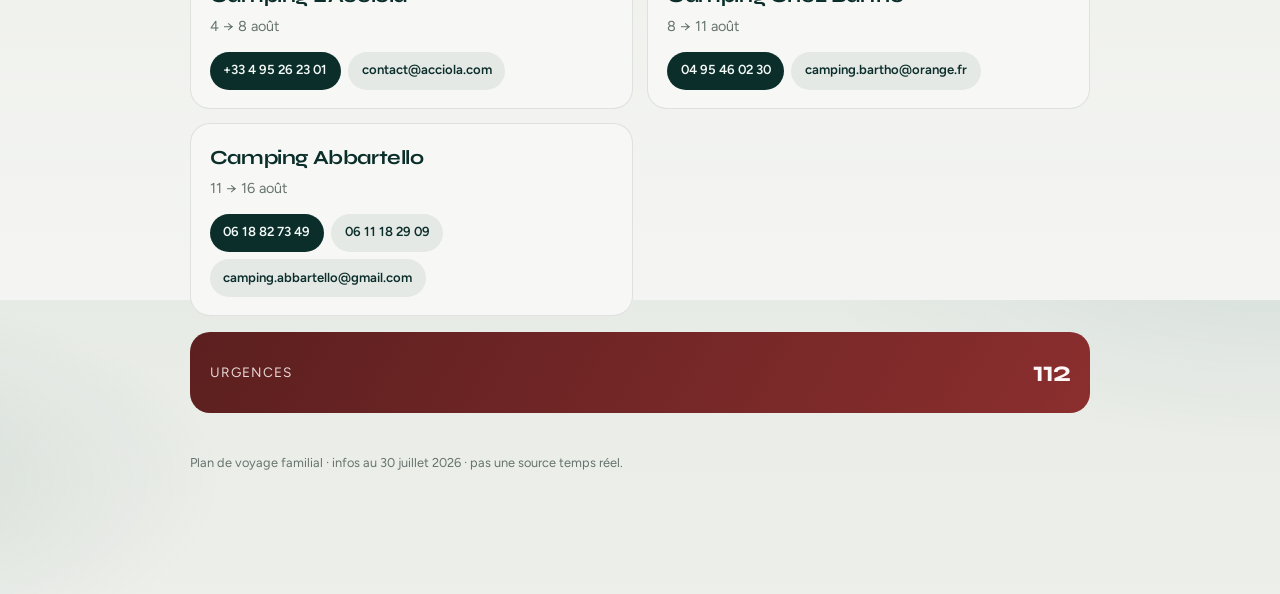
==== commit b588e53b: "feat: place Roccapina as 2–3h stop before Bonifacio Main d13: Sartène pass → Roccapina escale → Boni" ====
--- a/index.html
+++ b/index.html
@@ -113,7 +113,7 @@
         <p>Horaires indicatifs — glisse pour changer de jour · à ajuster selon météo et énergie.</p>
         <p class="alt-entry">
           <a href="./alt.html">Variante best-of</a>
-          — mêmes campings · Calanques, Sartène soirée et replis Restonica partagés.
+          — mêmes campings · Piana, Roccapina escale, Sartène et replis Restonica partagés.
         </p>
       </div>
 
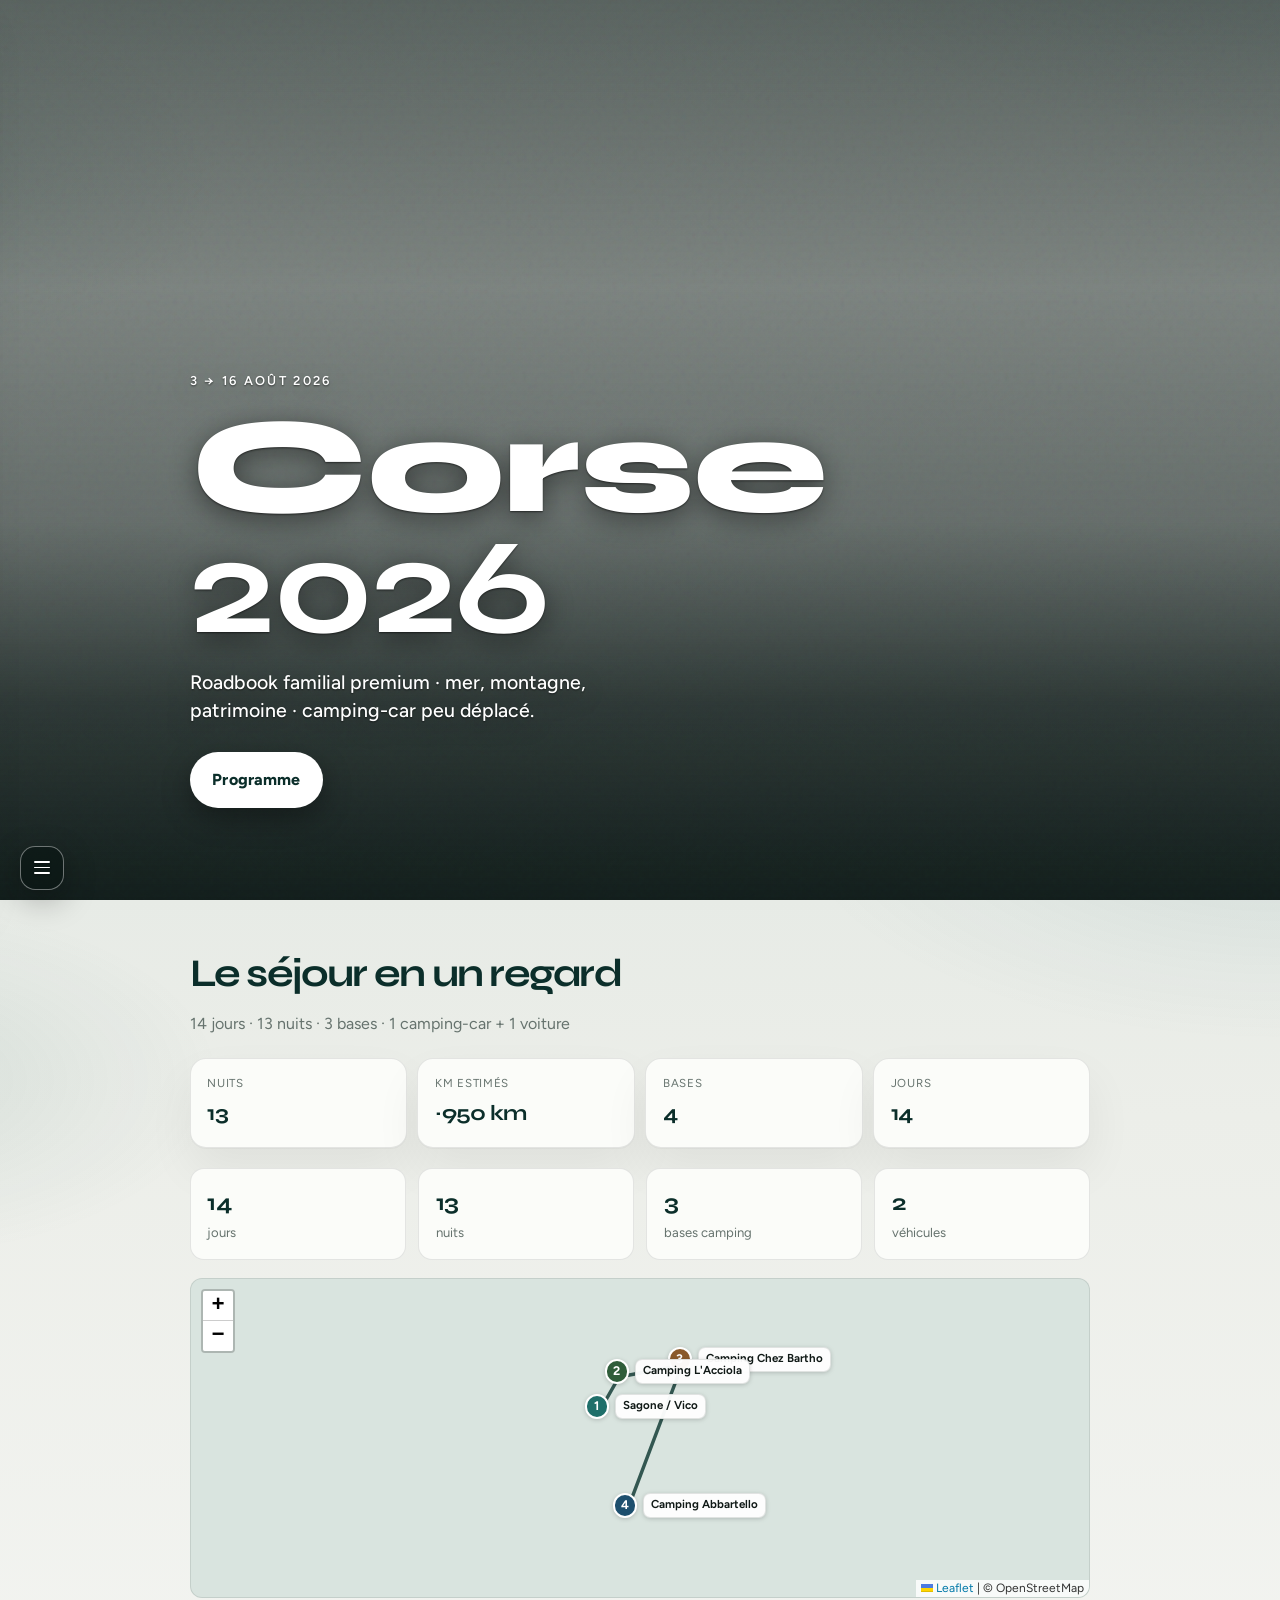
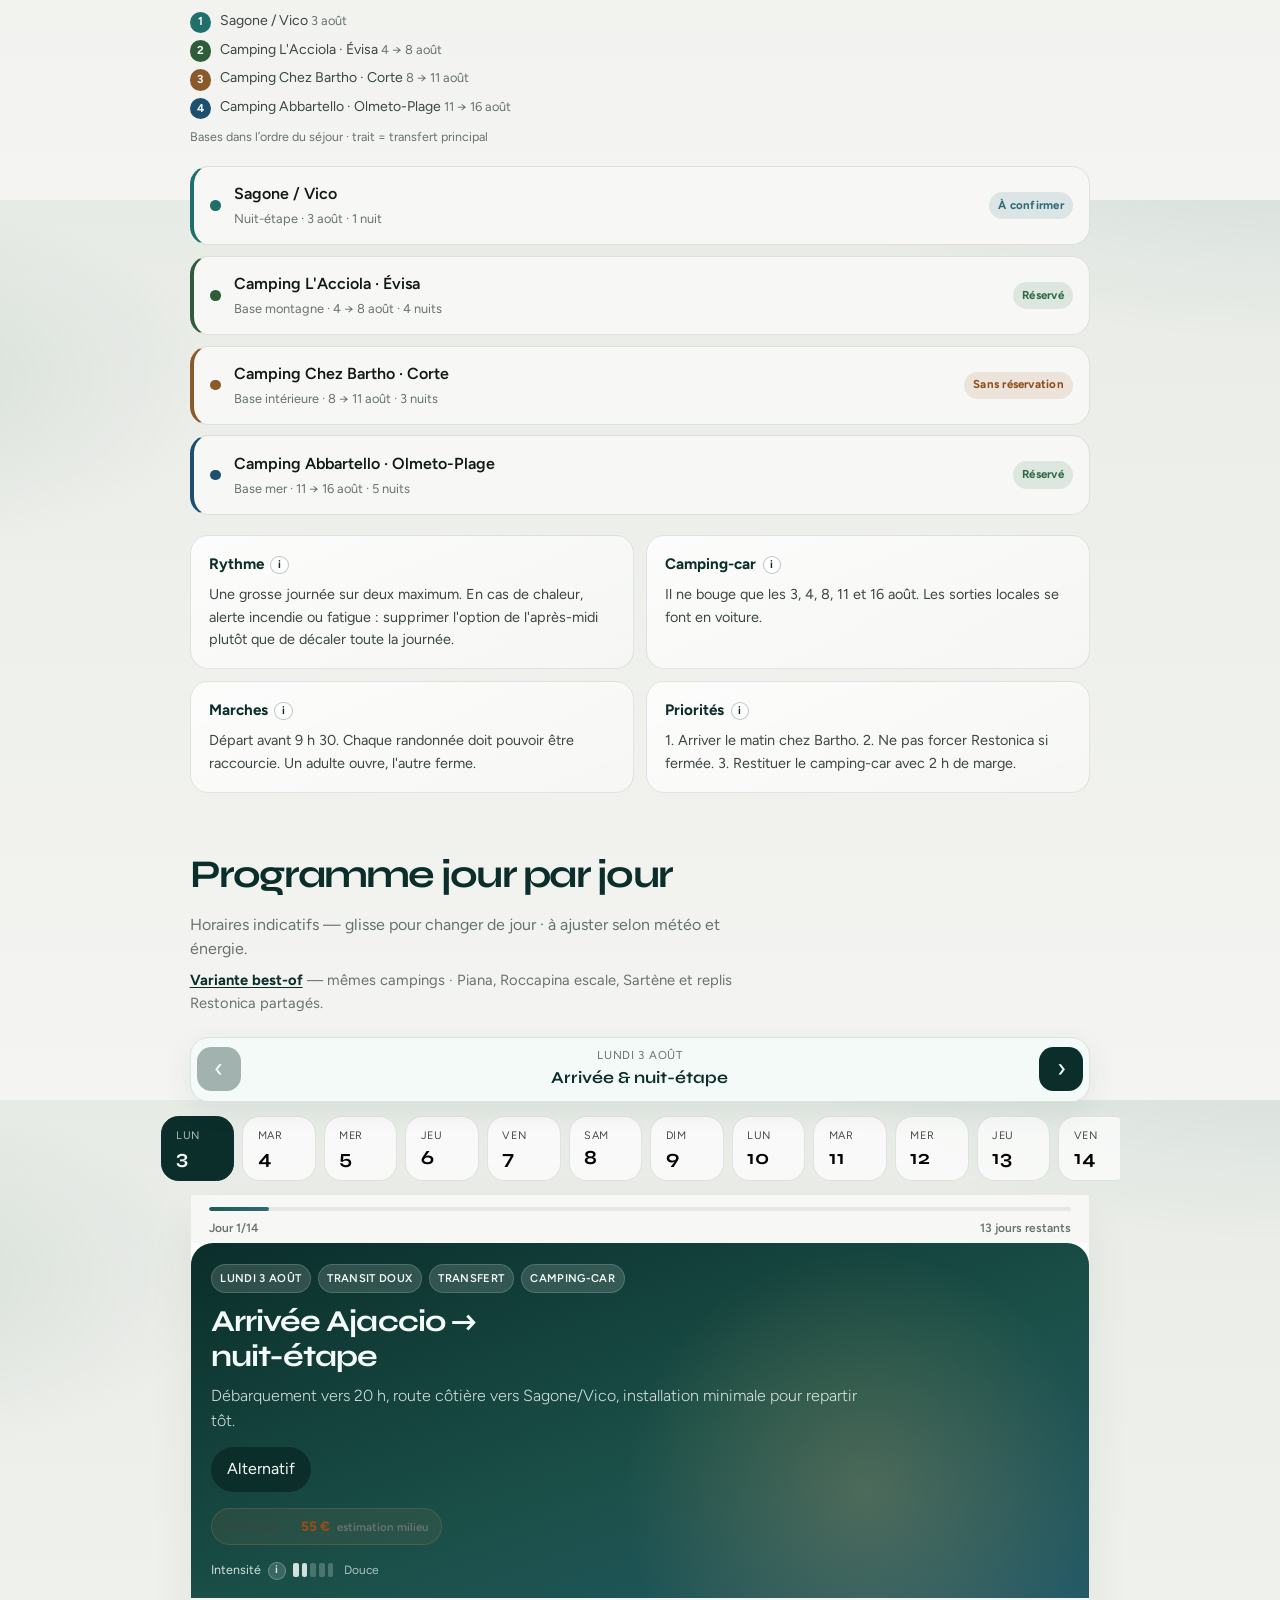
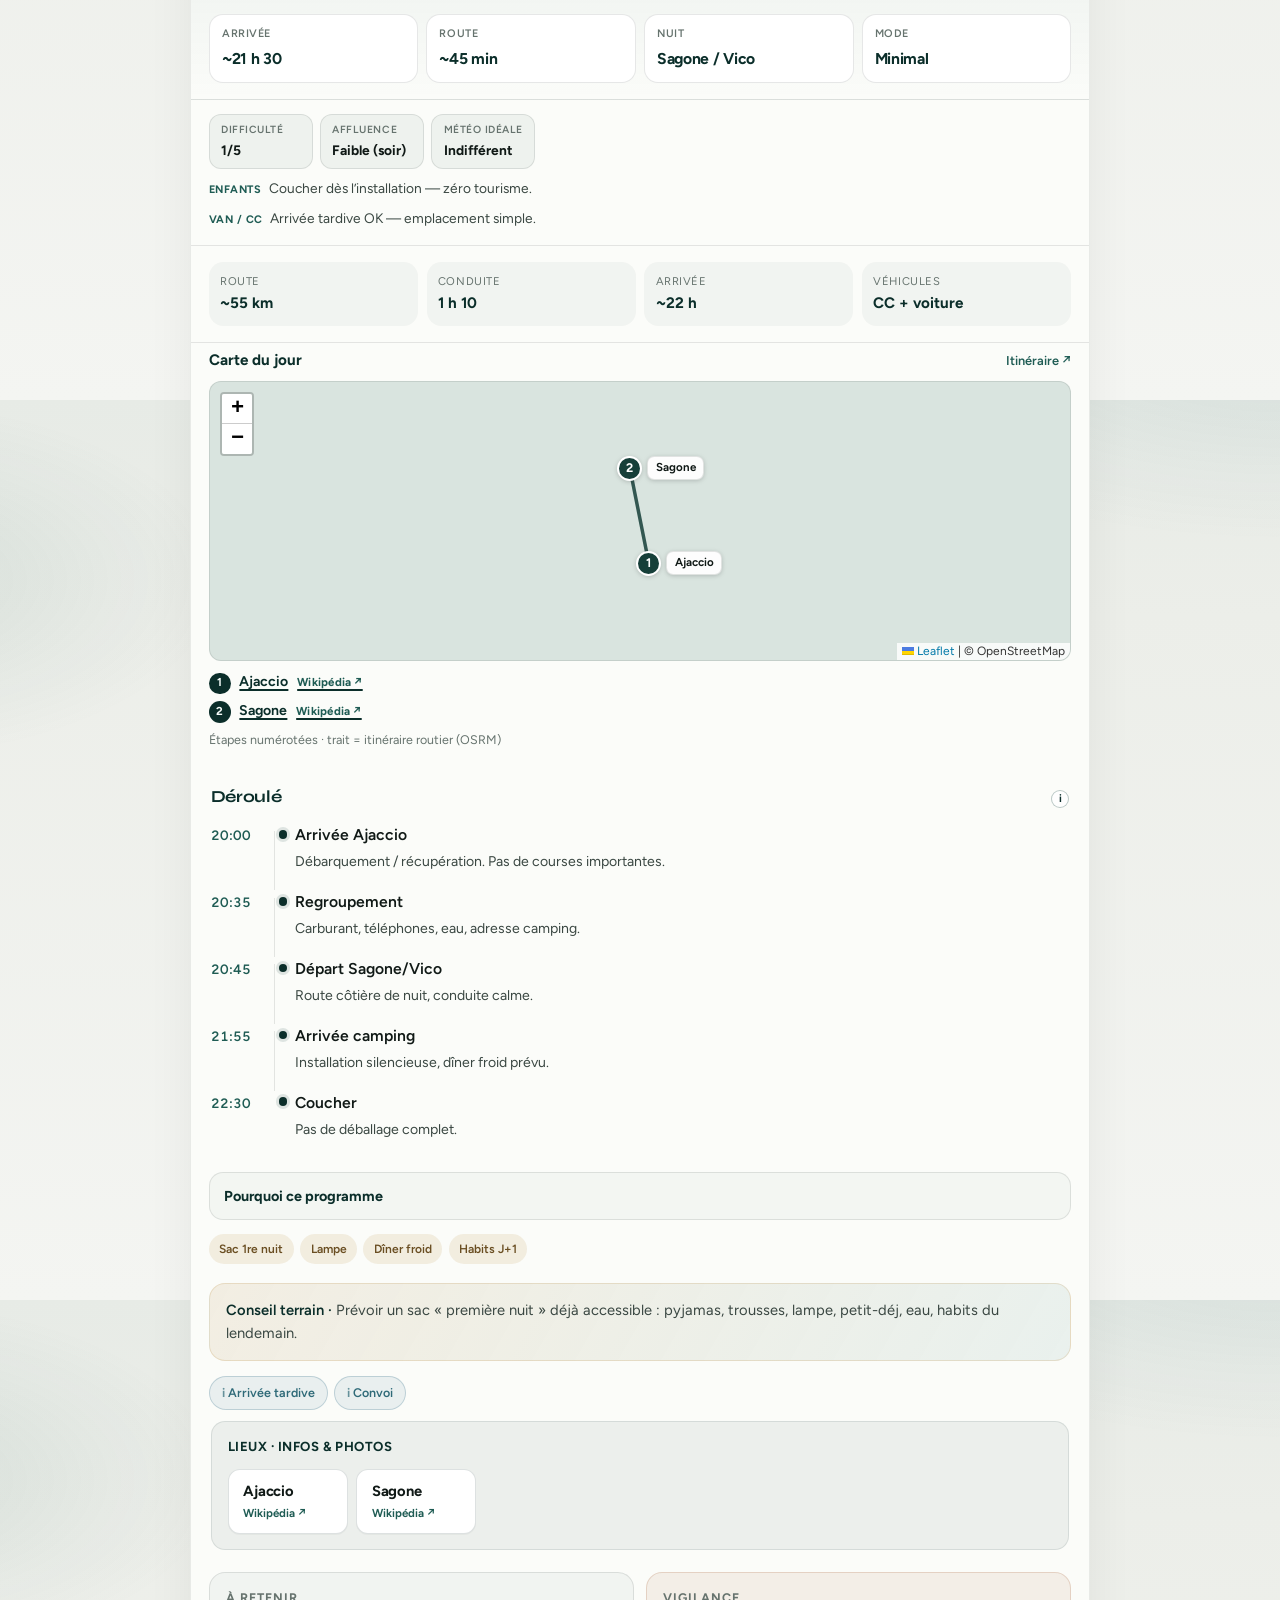
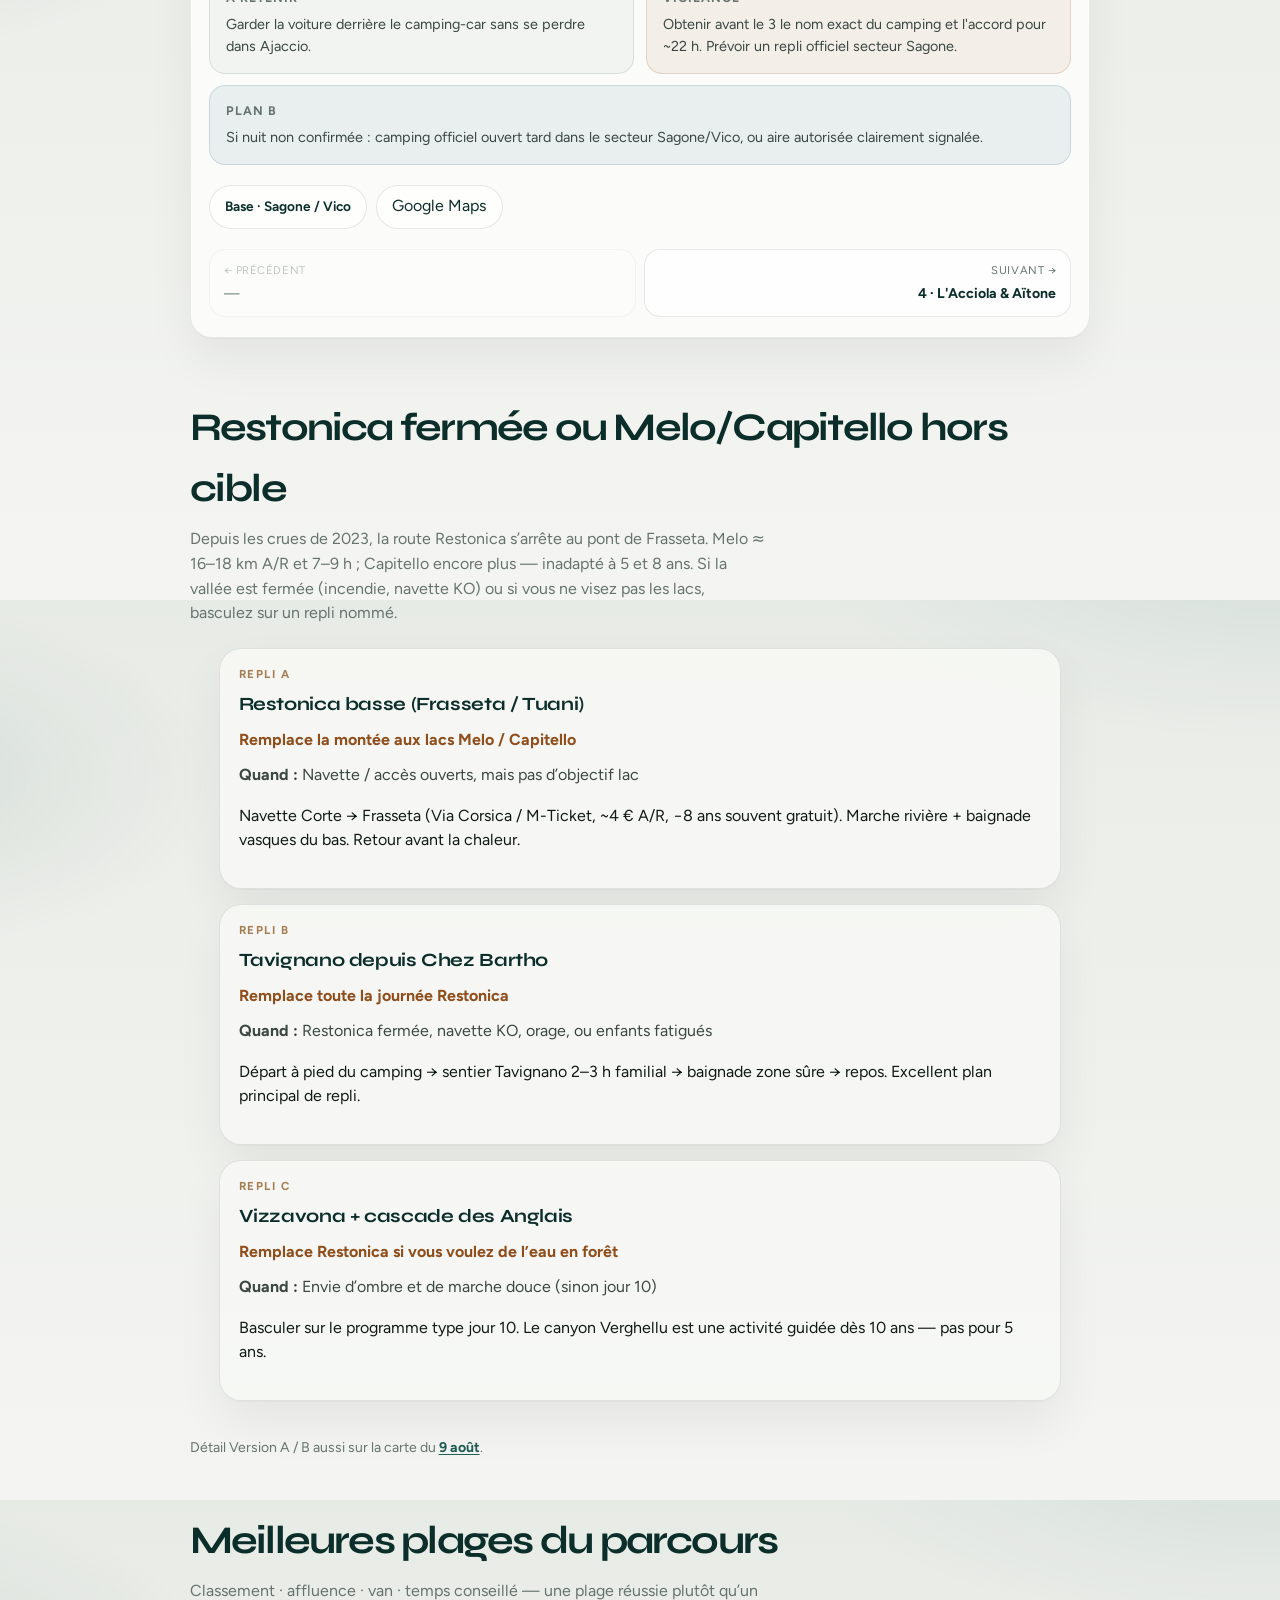
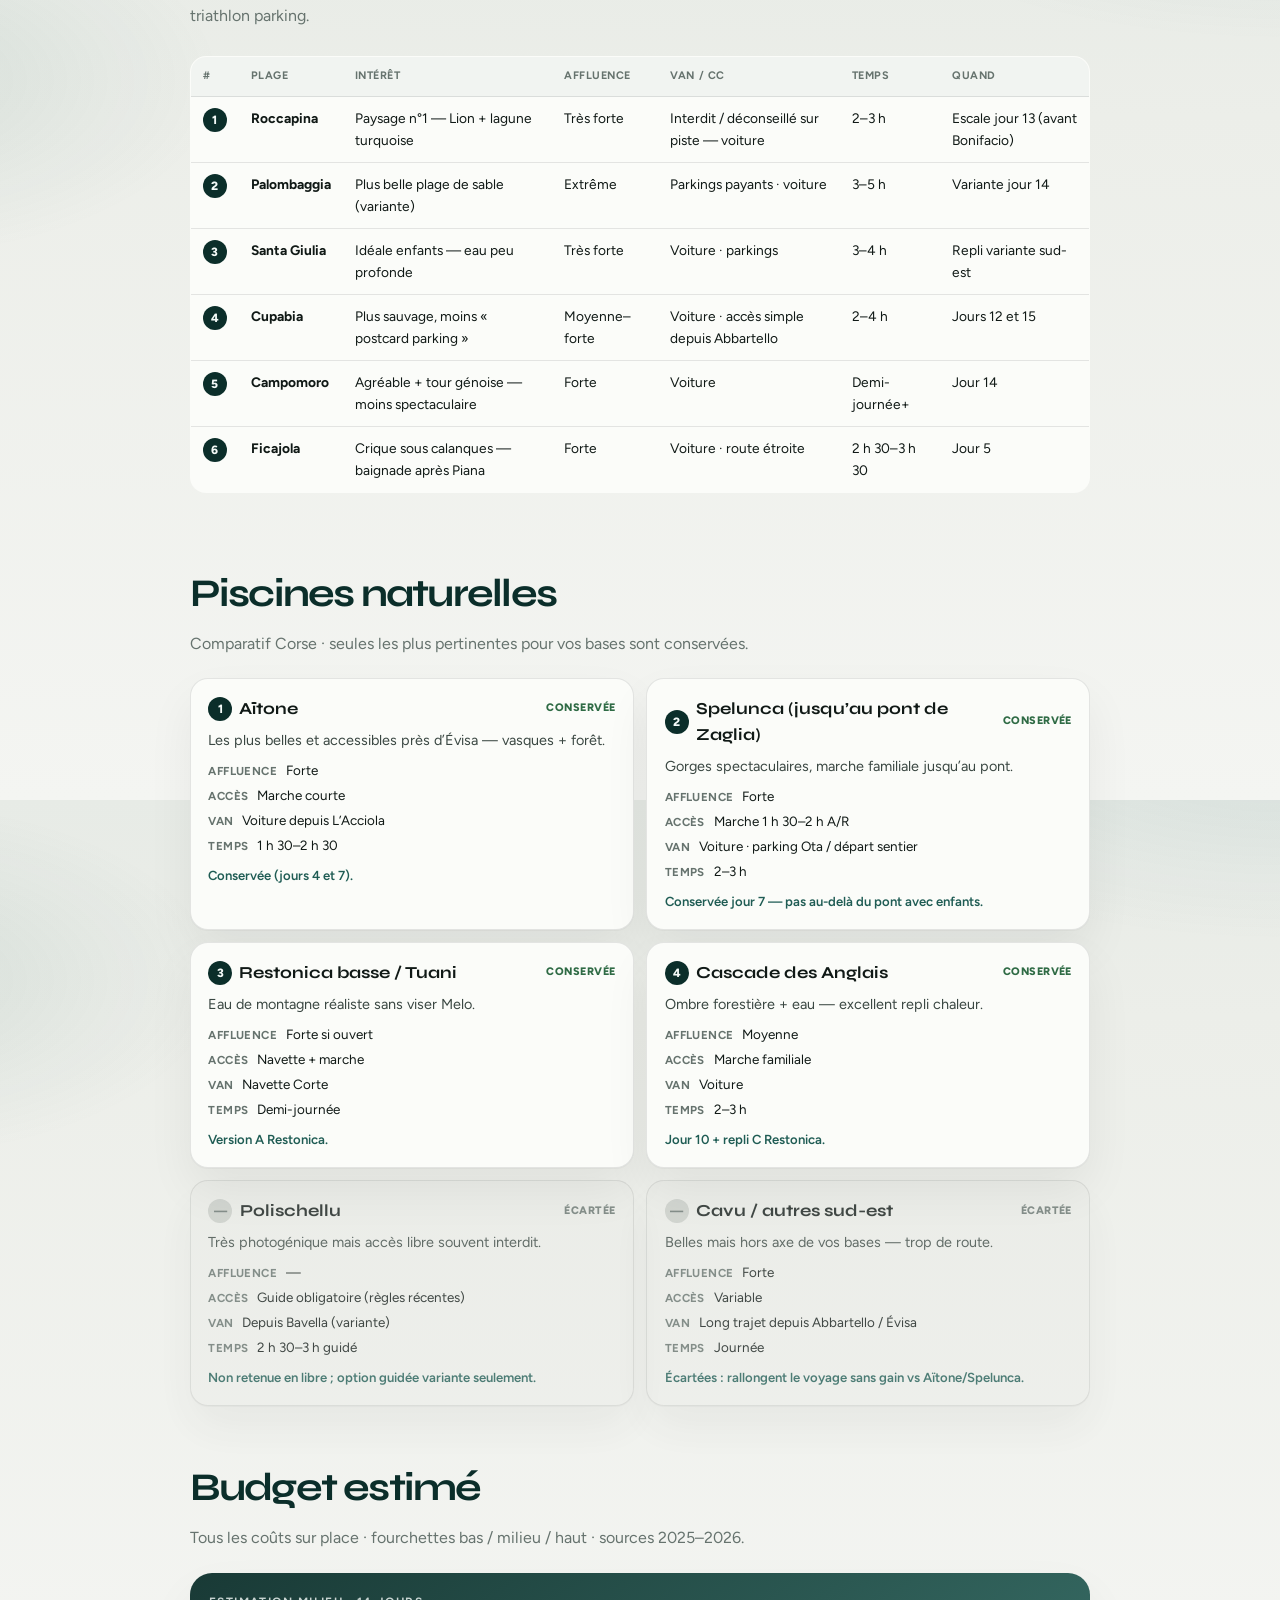
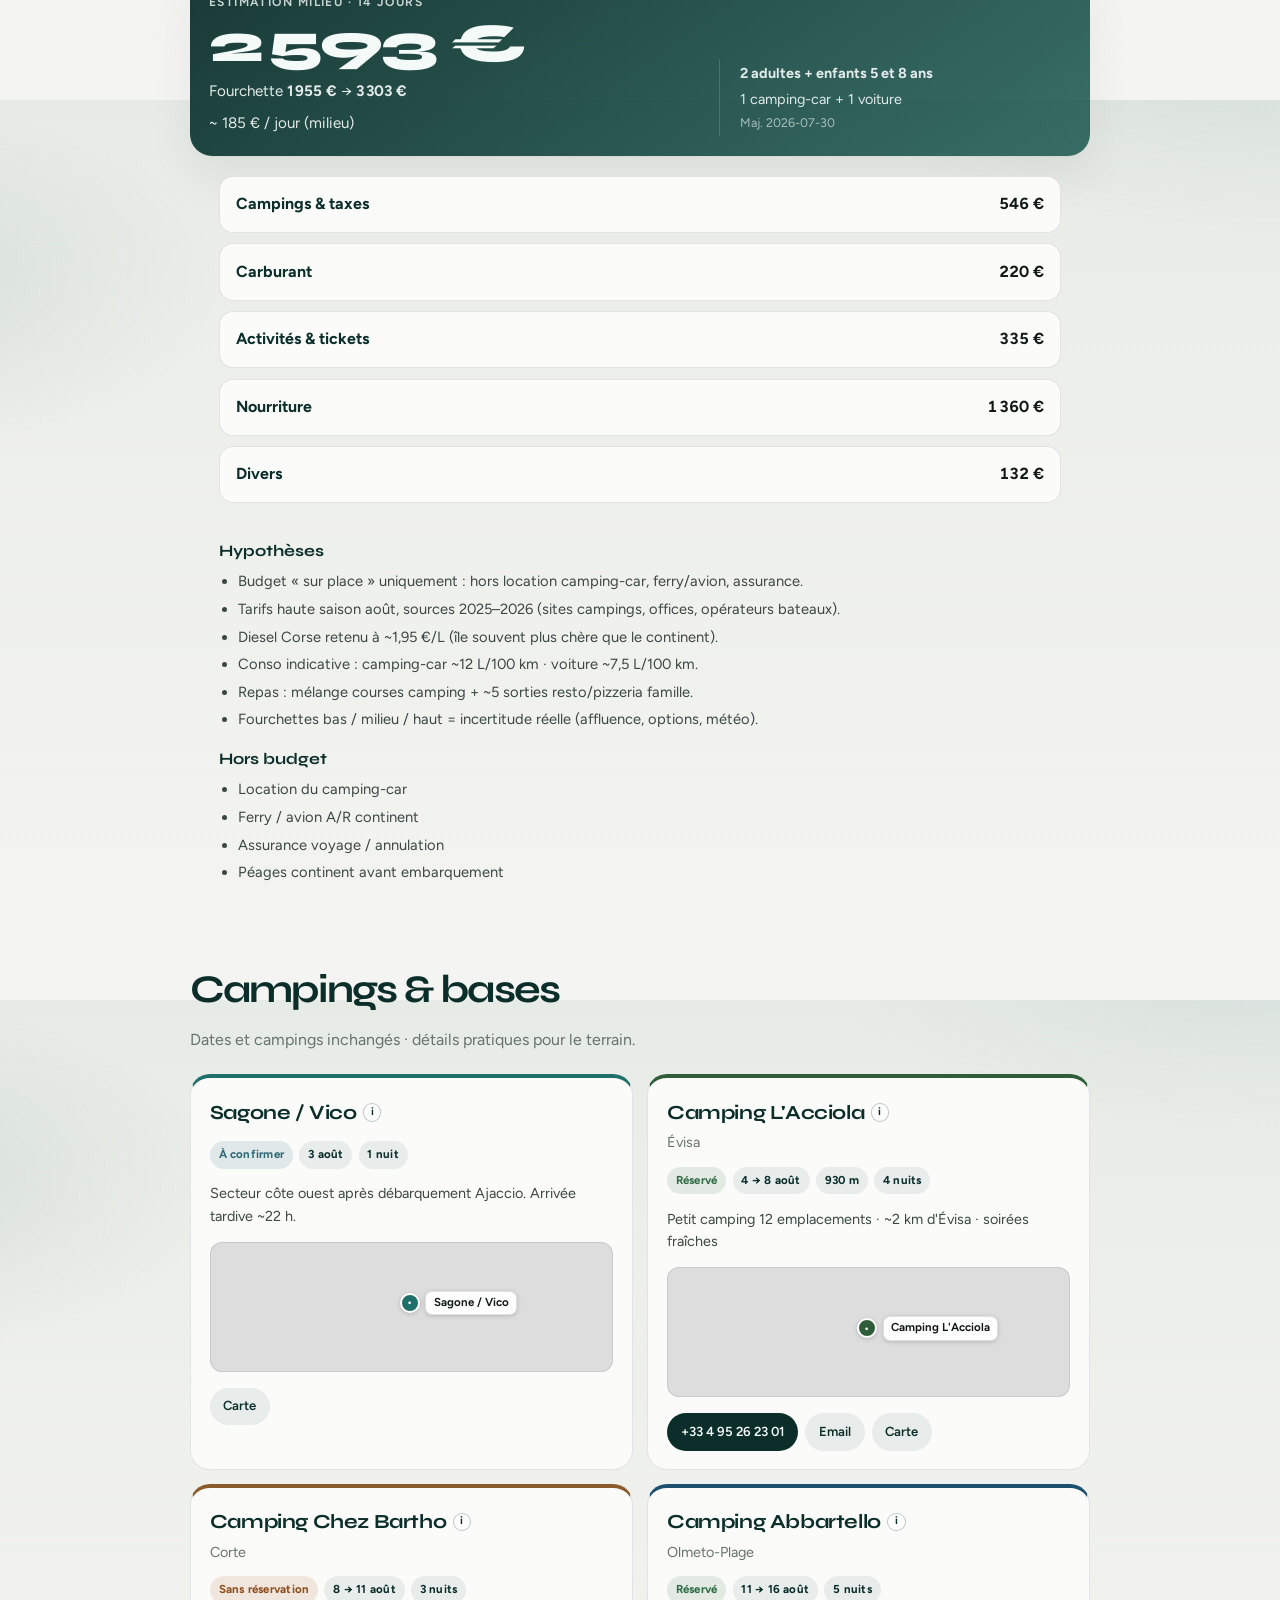
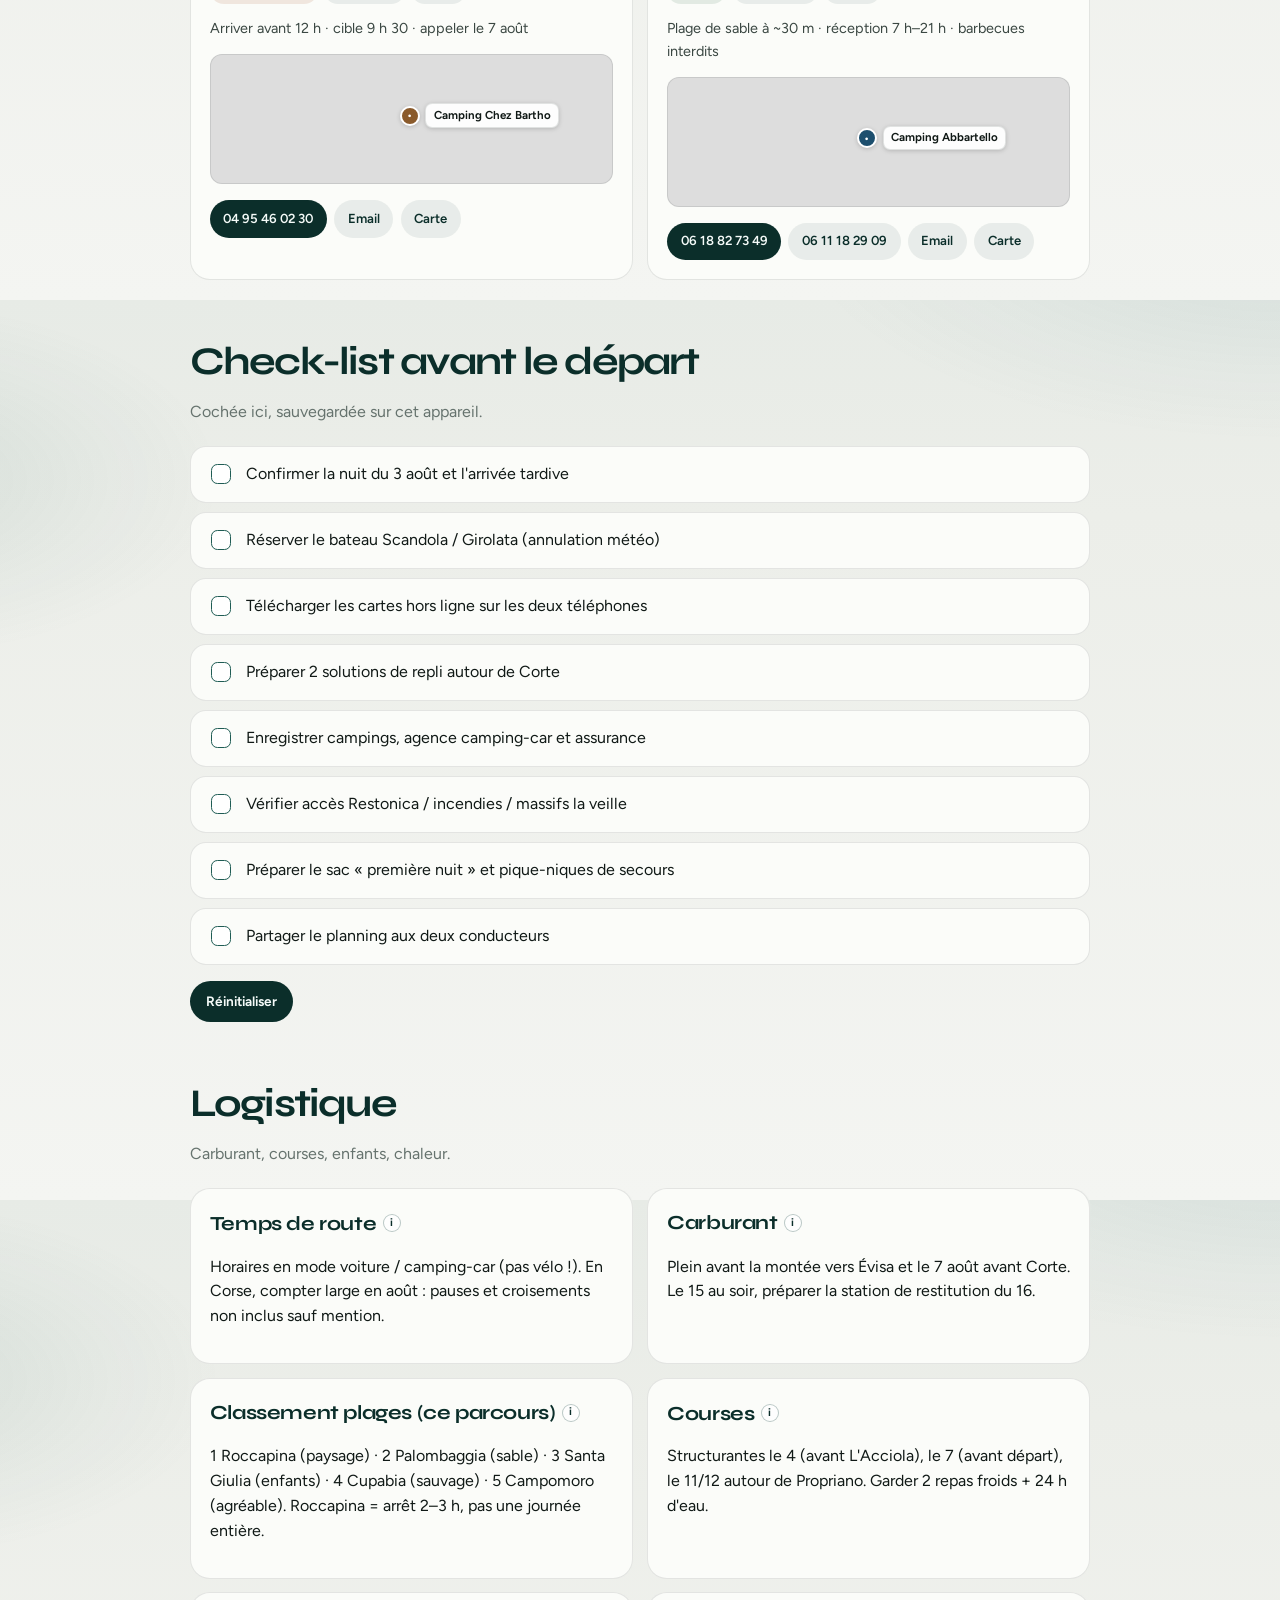
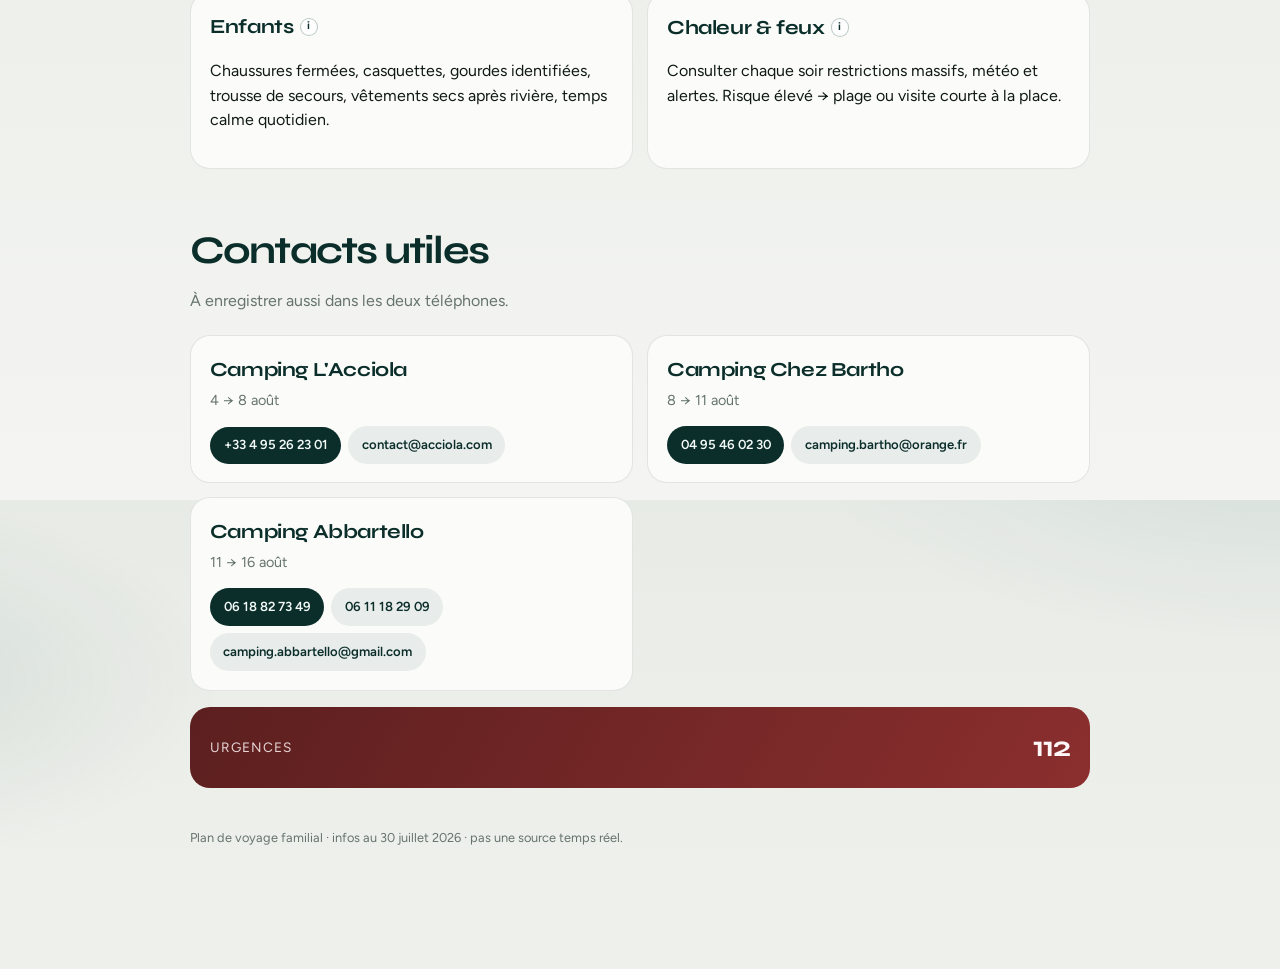
==== commit 47729ee0: "feat: premium roadbook UX with glance cards and guides Add place guides, Restonica A/B, beach/pool r" ====
--- a/index.html
+++ b/index.html
@@ -30,7 +30,9 @@
     <nav class="drawer__nav" aria-label="Sections">
       <a href="#accueil" data-nav="home">Accueil</a>
       <a href="#programme" data-nav="days">Programme</a>
-      <a href="#replis-restonica" data-nav="replis">Restonica / Melo</a>
+      <a href="#replis-restonica" data-nav="replis">Restonica A/B</a>
+      <a href="#plages" data-nav="beaches">Plages</a>
+      <a href="#piscines" data-nav="pools">Piscines</a>
       <a href="./alt.html">Variante best-of</a>
       <a href="#budget" data-nav="budget">Budget</a>
       <a href="#bases" data-nav="bases">Campings</a>
@@ -74,7 +76,7 @@
           <span class="hero__title-year" data-hero-reveal>2026</span>
         </h1>
         <p class="hero__lead" data-hero-reveal>
-          Roadbook familial · nature, peu de villes, camping-car peu déplacé.
+          Roadbook familial premium · mer, montagne, patrimoine · camping-car peu déplacé.
         </p>
         <div class="hero__cta" data-hero-reveal>
           <button class="btn btn--primary" id="jumpToday" type="button">Programme</button>
@@ -97,6 +99,7 @@
         <h2>Le séjour en un regard</h2>
         <p>14 jours · 13 nuits · 3 bases · 1 camping-car + 1 voiture</p>
       </div>
+      <div class="trip-pulse" id="tripPulse" data-reveal></div>
       <div class="stat-row" id="statRow" data-reveal></div>
       <div class="overview-map-wrap" data-reveal>
         <div id="overviewMap" class="map map--overview" role="img" aria-label="Carte des bases du séjour"></div>
@@ -136,6 +139,23 @@
         <p id="meloIntro"></p>
       </div>
       <div class="alt-fallbacks" id="meloFallbacks"></div>
+      <p class="section-foot">Détail Version A / B aussi sur la carte du <button type="button" class="text-link" id="jumpRestonicaDay">9 août</button>.</p>
+    </section>
+
+    <section class="panel" id="plages">
+      <div class="section-head">
+        <h2>Meilleures plages du parcours</h2>
+        <p>Classement · affluence · van · temps conseillé — une plage réussie plutôt qu’un triathlon parking.</p>
+      </div>
+      <div id="beachGuide"></div>
+    </section>
+
+    <section class="panel" id="piscines">
+      <div class="section-head">
+        <h2>Piscines naturelles</h2>
+        <p>Comparatif Corse · seules les plus pertinentes pour vos bases sont conservées.</p>
+      </div>
+      <div id="poolsGuide"></div>
     </section>
 
     <section class="panel" id="budget">
@@ -203,6 +223,7 @@
 
   <script src="./assets/vendor/leaflet.js"></script>
   <script src="./data/trip.js"></script>
+  <script src="./data/premium.js"></script>
   <script src="./data/budget.js"></script>
   <script src="./assets/app.js"></script>
 </body>
--- a/assets/styles.css
+++ b/assets/styles.css
@@ -2377,3 +2377,642 @@
   }
 }
 
+
+/* ========== Premium roadbook layer ========== */
+:root {
+  --card: #fbfcf9;
+  --shadow: 0 1px 0 rgba(16, 25, 22, 0.03), 0 22px 48px rgba(16, 25, 22, 0.06);
+  --radius: 22px;
+}
+
+.trip-pulse {
+  display: grid;
+  grid-template-columns: repeat(2, 1fr);
+  gap: 0.65rem;
+  margin: 0 0 1.25rem;
+}
+
+@media (min-width: 640px) {
+  .trip-pulse {
+    grid-template-columns: repeat(4, 1fr);
+  }
+}
+
+.pulse-card {
+  padding: 1rem 1.05rem;
+  border-radius: 16px;
+  background: var(--card);
+  border: 1px solid var(--line);
+  box-shadow: var(--shadow);
+}
+
+.pulse-card span {
+  display: block;
+  font-size: 0.72rem;
+  text-transform: uppercase;
+  letter-spacing: 0.06em;
+  color: var(--muted);
+}
+
+.pulse-card strong {
+  display: block;
+  margin-top: 0.25rem;
+  font-family: var(--font-display);
+  font-size: 1.35rem;
+  letter-spacing: -0.03em;
+  color: var(--brand);
+}
+
+.day-card--premium {
+  border: 1px solid rgba(16, 25, 22, 0.08);
+}
+
+.day-progress {
+  padding: 0.75rem 1.15rem 0.35rem;
+  background: rgba(247, 248, 245, 0.95);
+}
+
+.day-progress__bar {
+  height: 4px;
+  border-radius: 999px;
+  background: rgba(16, 25, 22, 0.08);
+  overflow: hidden;
+}
+
+.day-progress__bar i {
+  display: block;
+  height: 100%;
+  background: linear-gradient(90deg, var(--brand-2), var(--sea));
+  border-radius: inherit;
+  transition: width 0.45s var(--ease);
+}
+
+.day-progress__meta {
+  display: flex;
+  justify-content: space-between;
+  gap: 0.75rem;
+  margin-top: 0.45rem;
+  font-size: 0.75rem;
+  color: var(--muted);
+  font-weight: 600;
+}
+
+.tag--today {
+  background: rgba(201, 166, 107, 0.35);
+  border-color: rgba(255, 255, 255, 0.28);
+}
+
+.glance {
+  display: grid;
+  grid-template-columns: repeat(2, 1fr);
+  gap: 0.5rem;
+  padding: 1rem 1.15rem;
+  border-bottom: 1px solid var(--line);
+  background: linear-gradient(180deg, rgba(31, 92, 84, 0.04), transparent);
+}
+
+@media (min-width: 640px) {
+  .glance {
+    grid-template-columns: repeat(4, 1fr);
+  }
+}
+
+.glance__item {
+  padding: 0.7rem 0.75rem;
+  border-radius: 14px;
+  background: #fff;
+  border: 1px solid var(--line);
+}
+
+.glance__label {
+  display: block;
+  font-size: 0.68rem;
+  text-transform: uppercase;
+  letter-spacing: 0.05em;
+  color: var(--muted);
+  font-weight: 600;
+}
+
+.glance__value {
+  display: block;
+  margin-top: 0.2rem;
+  font-size: 0.98rem;
+  color: var(--brand);
+  letter-spacing: -0.02em;
+}
+
+.signals {
+  padding: 0.85rem 1.15rem 1rem;
+  border-bottom: 1px solid var(--line);
+}
+
+.signals__badges {
+  display: flex;
+  flex-wrap: wrap;
+  gap: 0.45rem;
+}
+
+.signal {
+  display: inline-flex;
+  flex-direction: column;
+  gap: 0.1rem;
+  padding: 0.45rem 0.7rem;
+  border-radius: 12px;
+  background: rgba(14, 58, 54, 0.05);
+  border: 1px solid var(--line);
+  min-width: 6.5rem;
+}
+
+.signal em {
+  font-style: normal;
+  font-size: 0.65rem;
+  text-transform: uppercase;
+  letter-spacing: 0.05em;
+  color: var(--muted);
+  font-weight: 600;
+}
+
+.signal strong {
+  font-size: 0.86rem;
+  color: var(--ink);
+}
+
+.signals__tip {
+  margin: 0.55rem 0 0;
+  font-size: 0.86rem;
+  color: var(--ink-soft);
+  display: flex;
+  gap: 0.5rem;
+  align-items: baseline;
+}
+
+.signals__tip span {
+  flex: 0 0 auto;
+  font-size: 0.68rem;
+  font-weight: 700;
+  text-transform: uppercase;
+  letter-spacing: 0.04em;
+  color: var(--brand-2);
+}
+
+.section-hint {
+  font-size: 0.78rem;
+  color: var(--muted);
+  font-weight: 500;
+}
+
+.day-section-head {
+  display: flex;
+  align-items: baseline;
+  justify-content: space-between;
+  gap: 0.75rem;
+  flex-wrap: wrap;
+  padding: 1.15rem 1.25rem 0.35rem;
+}
+
+.day-section-head h4 {
+  margin: 0;
+  font-family: var(--font-display);
+  font-size: 1.05rem;
+  letter-spacing: -0.02em;
+}
+
+.timeline__title-row {
+  display: flex;
+  align-items: center;
+  flex-wrap: wrap;
+  gap: 0.4rem;
+}
+
+.timeline__title-row h4 {
+  margin: 0;
+}
+
+.tl-num {
+  display: inline-flex;
+  align-items: center;
+  justify-content: center;
+  width: 1.2rem;
+  height: 1.2rem;
+  border-radius: 50%;
+  background: var(--brand);
+  color: #f4faf8;
+  font-size: 0.68rem;
+  font-weight: 700;
+}
+
+.tl-kind {
+  font-size: 0.65rem;
+  font-weight: 700;
+  text-transform: uppercase;
+  letter-spacing: 0.04em;
+  padding: 0.18rem 0.45rem;
+  border-radius: 999px;
+  background: rgba(47, 106, 120, 0.1);
+  color: var(--sea);
+}
+
+.timeline {
+  padding-top: 0.35rem;
+}
+
+@media (max-width: 520px) {
+  .timeline li {
+    grid-template-columns: 3.1rem 1fr;
+    gap: 0.55rem;
+  }
+  .timeline li::before {
+    left: 3.35rem;
+  }
+  .timeline__time {
+    font-size: 0.78rem;
+  }
+}
+
+.guides {
+  padding-bottom: 0.5rem;
+}
+
+.guides__grid {
+  display: grid;
+  gap: 0.75rem;
+  padding: 0.35rem 1.15rem 1rem;
+}
+
+@media (min-width: 800px) {
+  .guides__grid {
+    grid-template-columns: 1fr 1fr;
+  }
+}
+
+.guide-card {
+  padding: 1rem 1.05rem;
+  border-radius: 16px;
+  background: #fff;
+  border: 1px solid var(--line);
+  box-shadow: 0 10px 28px rgba(16, 25, 22, 0.04);
+}
+
+.guide-card__head {
+  display: flex;
+  flex-wrap: wrap;
+  align-items: flex-start;
+  justify-content: space-between;
+  gap: 0.5rem;
+  margin-bottom: 0.7rem;
+}
+
+.guide-card__head h4 {
+  margin: 0;
+  font-family: var(--font-display);
+  font-size: 1.05rem;
+  letter-spacing: -0.02em;
+}
+
+.guide-card__meta {
+  display: flex;
+  flex-wrap: wrap;
+  gap: 0.35rem;
+}
+
+.badge-soft {
+  font-size: 0.68rem;
+  font-weight: 700;
+  padding: 0.25rem 0.5rem;
+  border-radius: 999px;
+  background: rgba(14, 58, 54, 0.08);
+  color: var(--brand);
+}
+
+.badge-soft--sea {
+  background: rgba(47, 106, 120, 0.12);
+  color: var(--sea);
+}
+
+.guide-card__dl {
+  margin: 0;
+  display: grid;
+  gap: 0.55rem;
+}
+
+.guide-card__dl dt {
+  font-size: 0.68rem;
+  text-transform: uppercase;
+  letter-spacing: 0.05em;
+  color: var(--muted);
+  font-weight: 700;
+  margin: 0 0 0.15rem;
+}
+
+.guide-card__dl dd {
+  margin: 0;
+  font-size: 0.88rem;
+  color: var(--ink-soft);
+  line-height: 1.45;
+}
+
+.plan-duo {
+  padding-bottom: 0.5rem;
+}
+
+.plan-card {
+  margin: 0.65rem 1.15rem;
+  padding: 1.05rem 1.1rem 0.5rem;
+  border-radius: 18px;
+  border: 1px solid var(--line);
+  background: #fff;
+}
+
+.plan-card--a {
+  border-color: rgba(47, 107, 69, 0.28);
+  background: linear-gradient(180deg, rgba(47, 107, 69, 0.06), #fff 40%);
+}
+
+.plan-card--b {
+  border-color: rgba(47, 106, 120, 0.28);
+  background: linear-gradient(180deg, rgba(47, 106, 120, 0.07), #fff 40%);
+}
+
+.plan-card__id {
+  margin: 0;
+  font-size: 0.7rem;
+  font-weight: 800;
+  letter-spacing: 0.08em;
+  text-transform: uppercase;
+  color: var(--brand-2);
+}
+
+.plan-card h4 {
+  margin: 0.25rem 0 0.45rem;
+  font-family: var(--font-display);
+  font-size: 1.1rem;
+}
+
+.plan-card__when,
+.plan-card__level {
+  margin: 0 0 0.35rem;
+  font-size: 0.88rem;
+  color: var(--ink-soft);
+}
+
+.metrics--embed {
+  padding: 0.75rem 0;
+  border: 0;
+}
+
+.timeline--embed {
+  padding: 0.25rem 0 0.5rem;
+}
+
+.info-table-wrap,
+.rank-table-wrap {
+  padding: 0.35rem 1.15rem 1.15rem;
+  overflow-x: auto;
+  -webkit-overflow-scrolling: touch;
+}
+
+.panel .info-table-wrap,
+.panel .rank-table-wrap {
+  padding-left: 0;
+  padding-right: 0;
+}
+
+.info-table {
+  width: 100%;
+  border-collapse: collapse;
+  font-size: 0.86rem;
+  min-width: 560px;
+  background: var(--card);
+  border-radius: 16px;
+  overflow: hidden;
+  border: 1px solid var(--line);
+}
+
+.info-table th,
+.info-table td {
+  padding: 0.7rem 0.75rem;
+  text-align: left;
+  border-bottom: 1px solid var(--line);
+  vertical-align: top;
+}
+
+.info-table th {
+  font-size: 0.68rem;
+  text-transform: uppercase;
+  letter-spacing: 0.05em;
+  color: var(--muted);
+  background: rgba(14, 58, 54, 0.04);
+}
+
+.info-table tr:last-child td {
+  border-bottom: 0;
+}
+
+.rank-pill {
+  display: inline-flex;
+  align-items: center;
+  justify-content: center;
+  min-width: 1.5rem;
+  height: 1.5rem;
+  padding: 0 0.35rem;
+  border-radius: 999px;
+  background: var(--brand);
+  color: #f4faf8;
+  font-size: 0.75rem;
+  font-weight: 800;
+}
+
+.rank-pill--mute {
+  background: rgba(16, 25, 22, 0.15);
+  color: var(--muted);
+}
+
+.focus-grid {
+  padding-bottom: 0.35rem;
+}
+
+.focus-grid__items {
+  display: grid;
+  gap: 0.55rem;
+  padding: 0.35rem 1.15rem 1rem;
+}
+
+@media (min-width: 700px) {
+  .focus-grid__items {
+    grid-template-columns: repeat(2, 1fr);
+  }
+}
+
+.focus-card {
+  padding: 0.85rem 0.95rem;
+  border-radius: 14px;
+  background: rgba(14, 58, 54, 0.04);
+  border: 1px solid var(--line);
+}
+
+.focus-card h5 {
+  margin: 0 0 0.3rem;
+  font-size: 0.92rem;
+  font-family: var(--font-display);
+}
+
+.focus-card p {
+  margin: 0;
+  font-size: 0.86rem;
+  color: var(--ink-soft);
+}
+
+.why-details {
+  margin: 0.5rem 1.15rem 0.75rem;
+  padding: 0.75rem 0.9rem;
+  border-radius: 14px;
+  border: 1px solid var(--line);
+  background: rgba(14, 58, 54, 0.03);
+}
+
+.why-details summary {
+  cursor: pointer;
+  font-weight: 700;
+  font-size: 0.9rem;
+  color: var(--brand);
+  list-style: none;
+}
+
+.why-details summary::-webkit-details-marker {
+  display: none;
+}
+
+.why-details p {
+  margin: 0.55rem 0 0;
+  font-size: 0.9rem;
+  color: var(--ink-soft);
+}
+
+.pool-grid {
+  display: grid;
+  gap: 0.75rem;
+}
+
+@media (min-width: 720px) {
+  .pool-grid {
+    grid-template-columns: 1fr 1fr;
+  }
+}
+
+.pool-card {
+  padding: 1.05rem 1.1rem;
+  border-radius: 18px;
+  background: var(--card);
+  border: 1px solid var(--line);
+  box-shadow: var(--shadow);
+}
+
+.pool-card.is-drop {
+  opacity: 0.78;
+  background: rgba(16, 25, 22, 0.02);
+}
+
+.pool-card header {
+  display: flex;
+  flex-wrap: wrap;
+  align-items: center;
+  gap: 0.45rem;
+  margin-bottom: 0.45rem;
+}
+
+.pool-card h3 {
+  margin: 0;
+  flex: 1;
+  font-family: var(--font-display);
+  font-size: 1.05rem;
+}
+
+.pool-card__flag {
+  font-size: 0.68rem;
+  font-weight: 800;
+  text-transform: uppercase;
+  letter-spacing: 0.04em;
+  color: var(--ok);
+}
+
+.pool-card.is-drop .pool-card__flag {
+  color: var(--muted);
+}
+
+.pool-card > p {
+  margin: 0 0 0.55rem;
+  font-size: 0.9rem;
+  color: var(--ink-soft);
+}
+
+.pool-card__meta {
+  list-style: none;
+  margin: 0;
+  padding: 0;
+  display: grid;
+  gap: 0.25rem;
+  font-size: 0.84rem;
+}
+
+.pool-card__meta em {
+  font-style: normal;
+  font-weight: 700;
+  color: var(--muted);
+  margin-right: 0.35rem;
+  font-size: 0.72rem;
+  text-transform: uppercase;
+  letter-spacing: 0.04em;
+}
+
+.pool-card__note {
+  margin: 0.65rem 0 0 !important;
+  font-size: 0.82rem !important;
+  color: var(--brand-2) !important;
+  font-weight: 600;
+}
+
+.section-foot {
+  margin: 0.75rem 0 0;
+  font-size: 0.88rem;
+  color: var(--muted);
+}
+
+.text-link {
+  border: 0;
+  background: none;
+  padding: 0;
+  color: var(--brand-2);
+  font: inherit;
+  font-weight: 700;
+  text-decoration: underline;
+  text-underline-offset: 0.15em;
+  cursor: pointer;
+}
+
+.map.map--day {
+  min-height: 260px;
+}
+
+@media (min-width: 768px) {
+  .map.map--day {
+    min-height: 320px;
+  }
+}
+
+@media (max-width: 560px) {
+  .day-card__hero {
+    padding: 1.15rem 1rem 1rem;
+  }
+  .day-card__hero h3 {
+    max-width: none;
+  }
+  .glance,
+  .signals,
+  .metrics {
+    padding-left: 1rem;
+    padding-right: 1rem;
+  }
+  .pin__label {
+    display: none;
+  }
+}
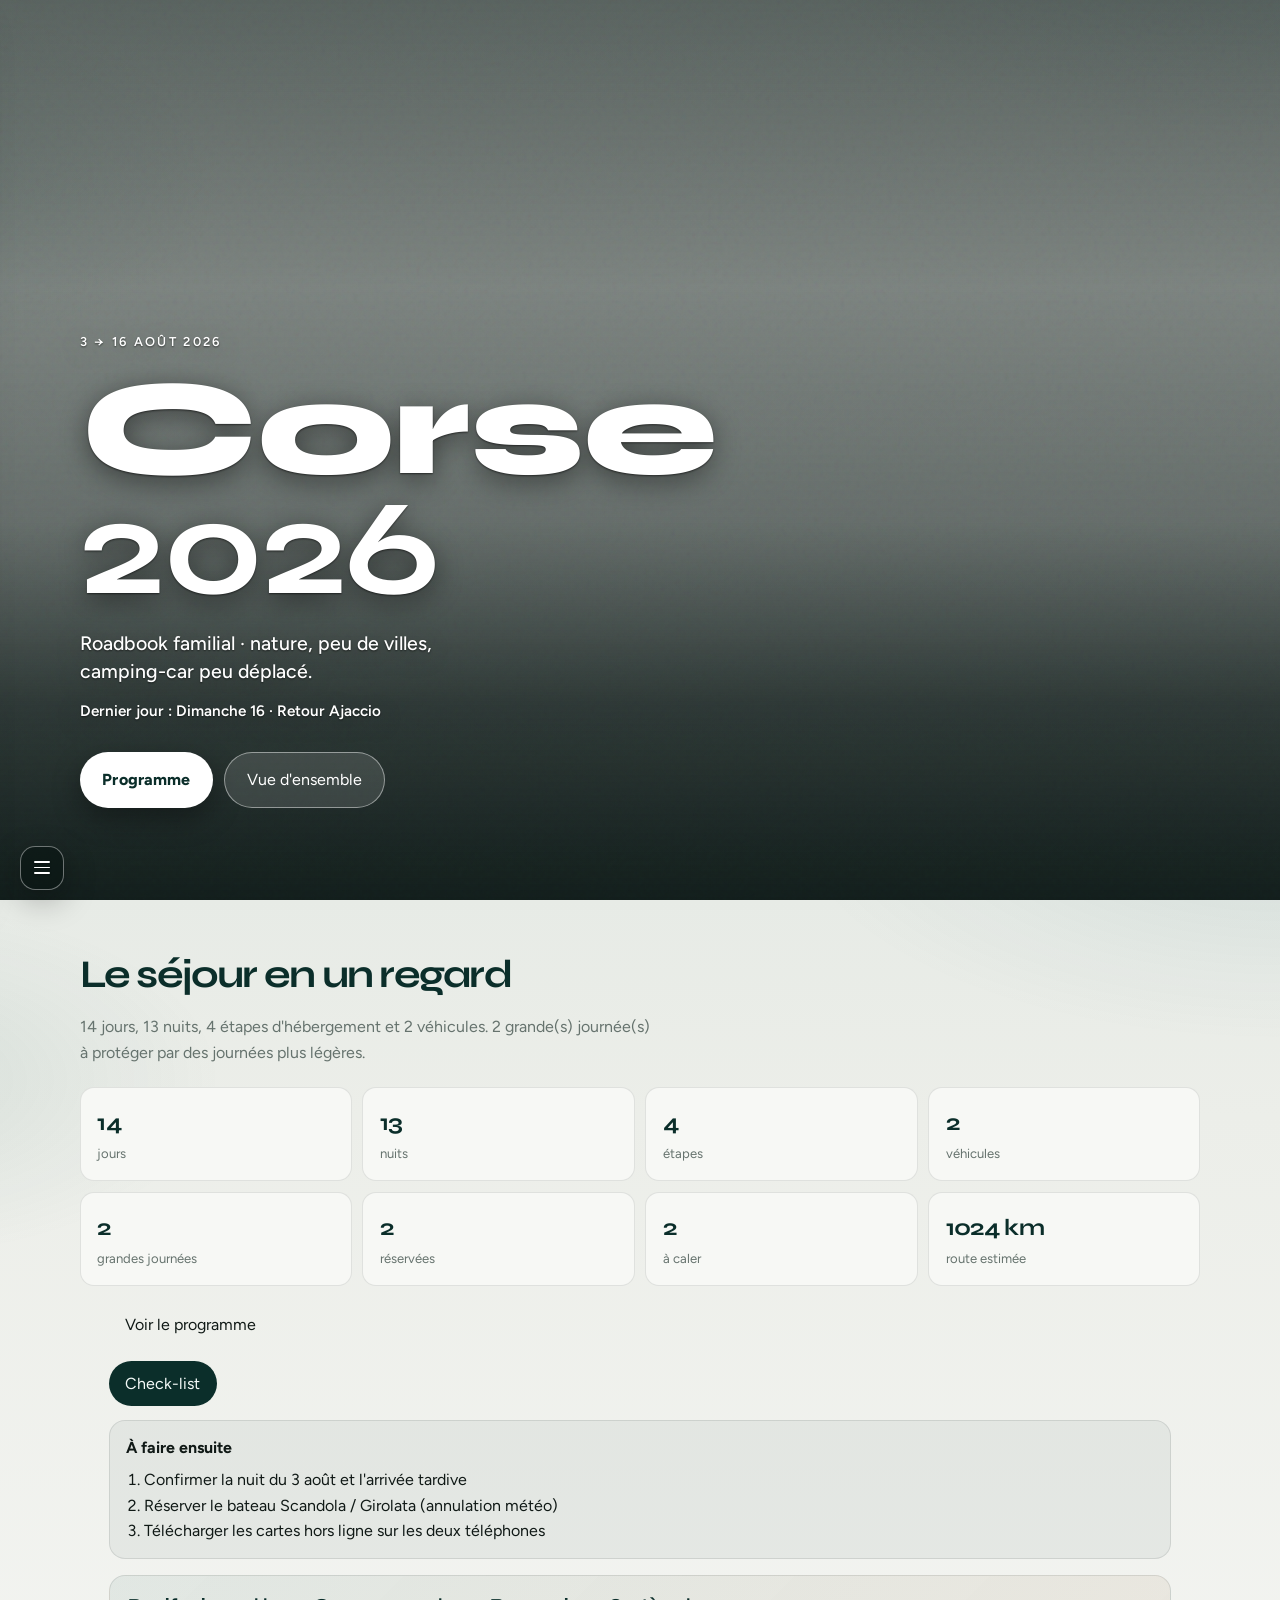
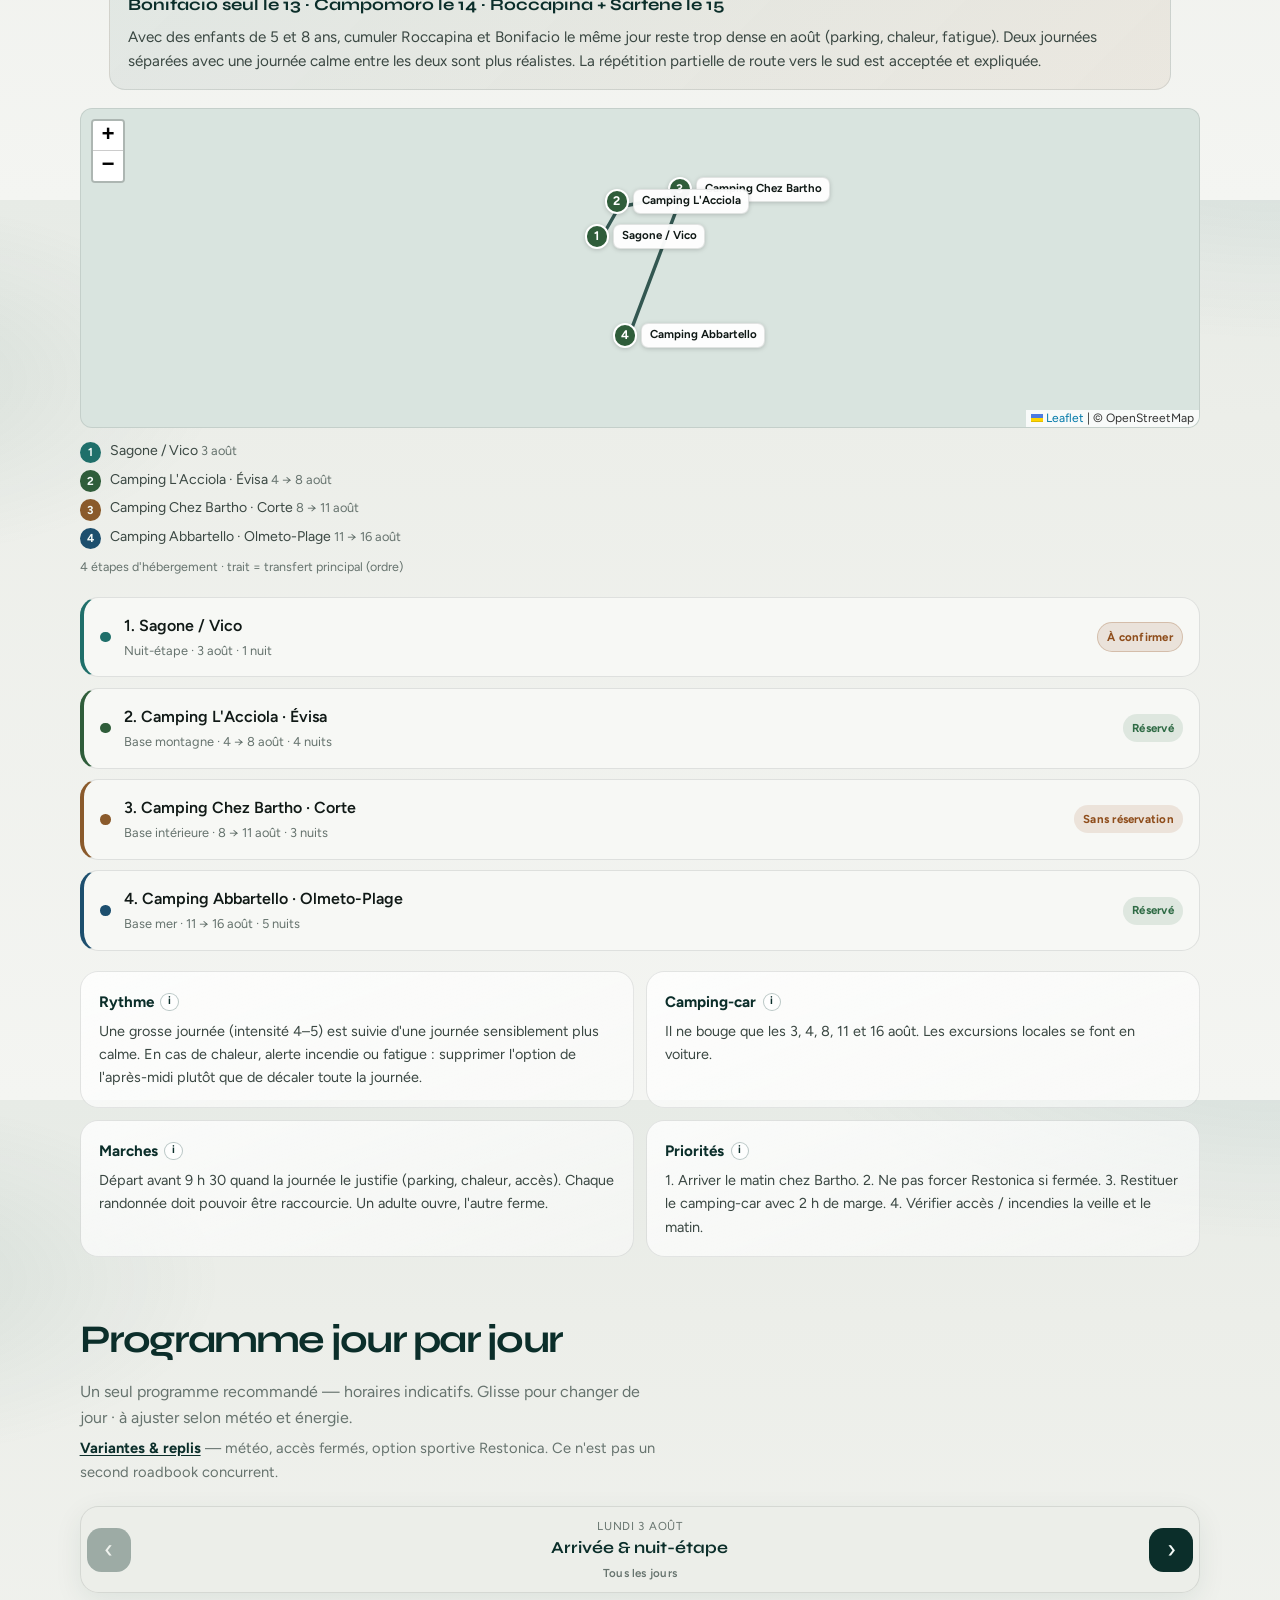
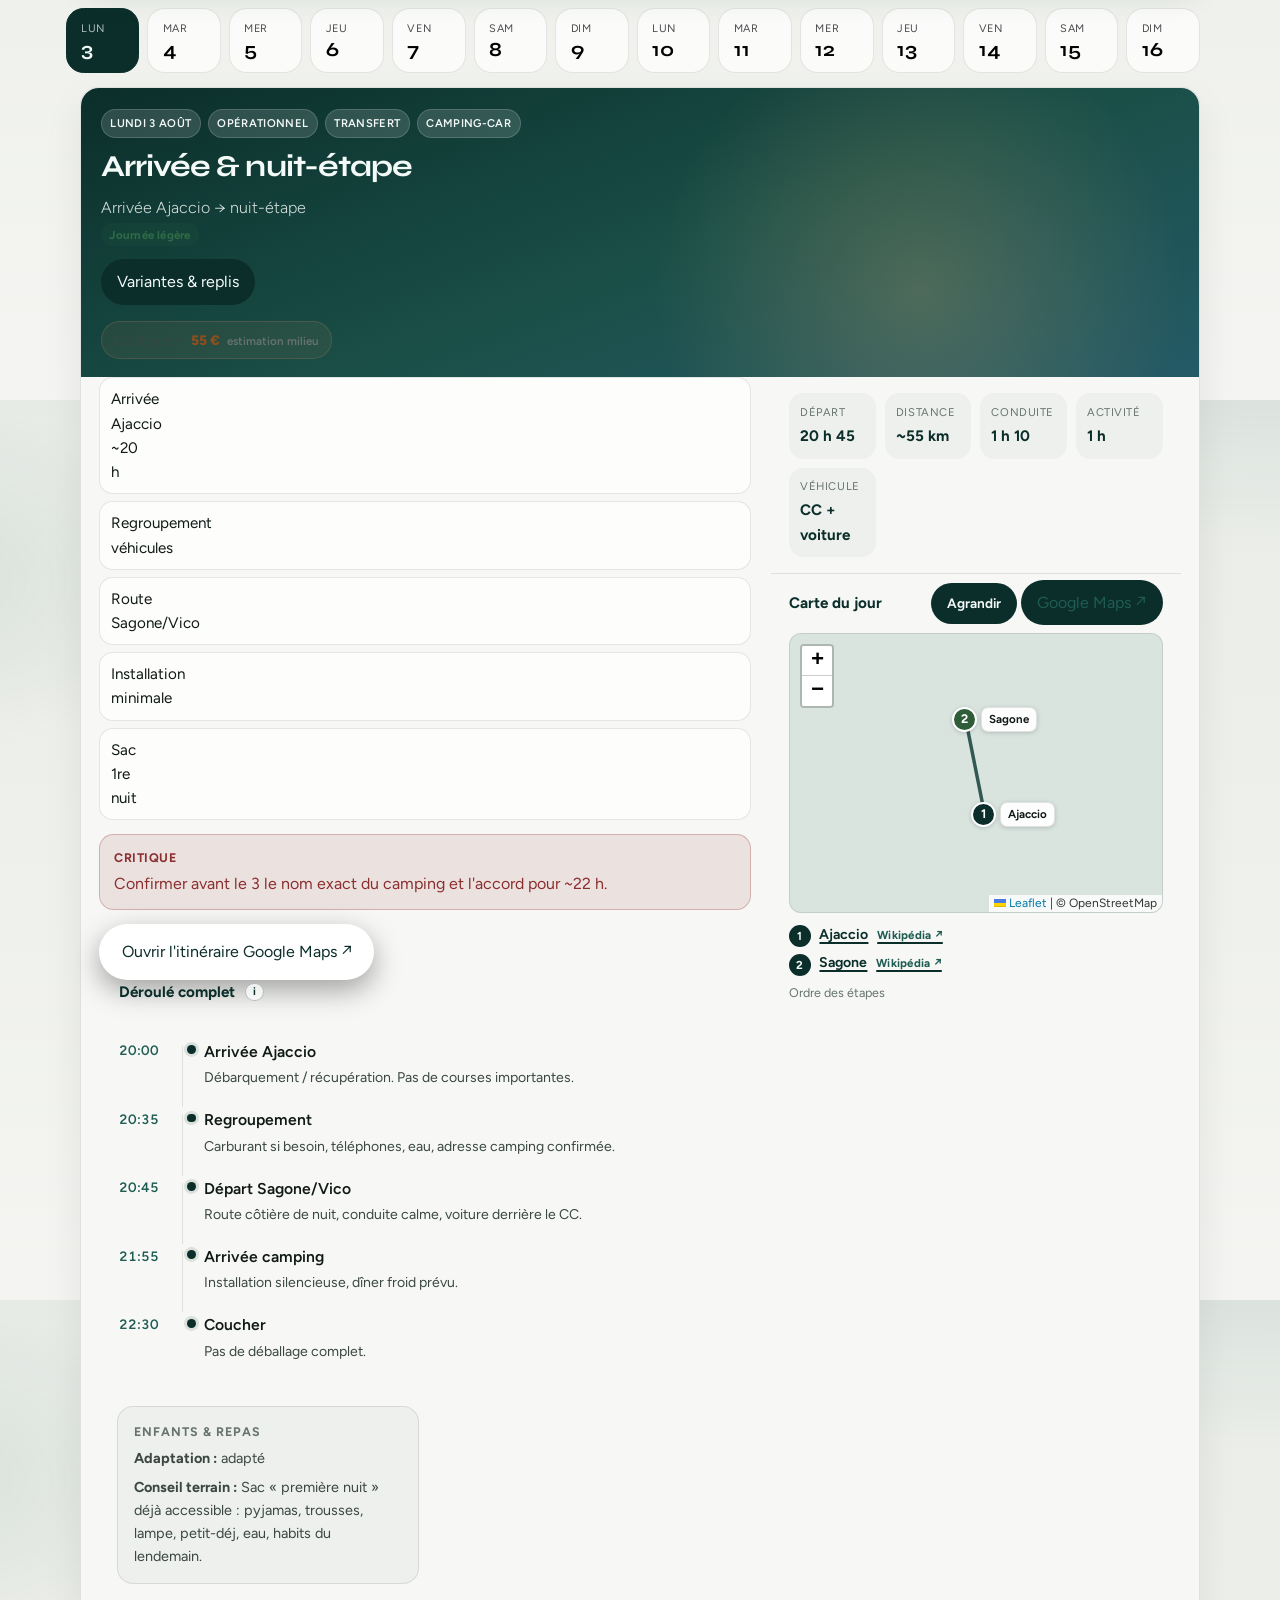
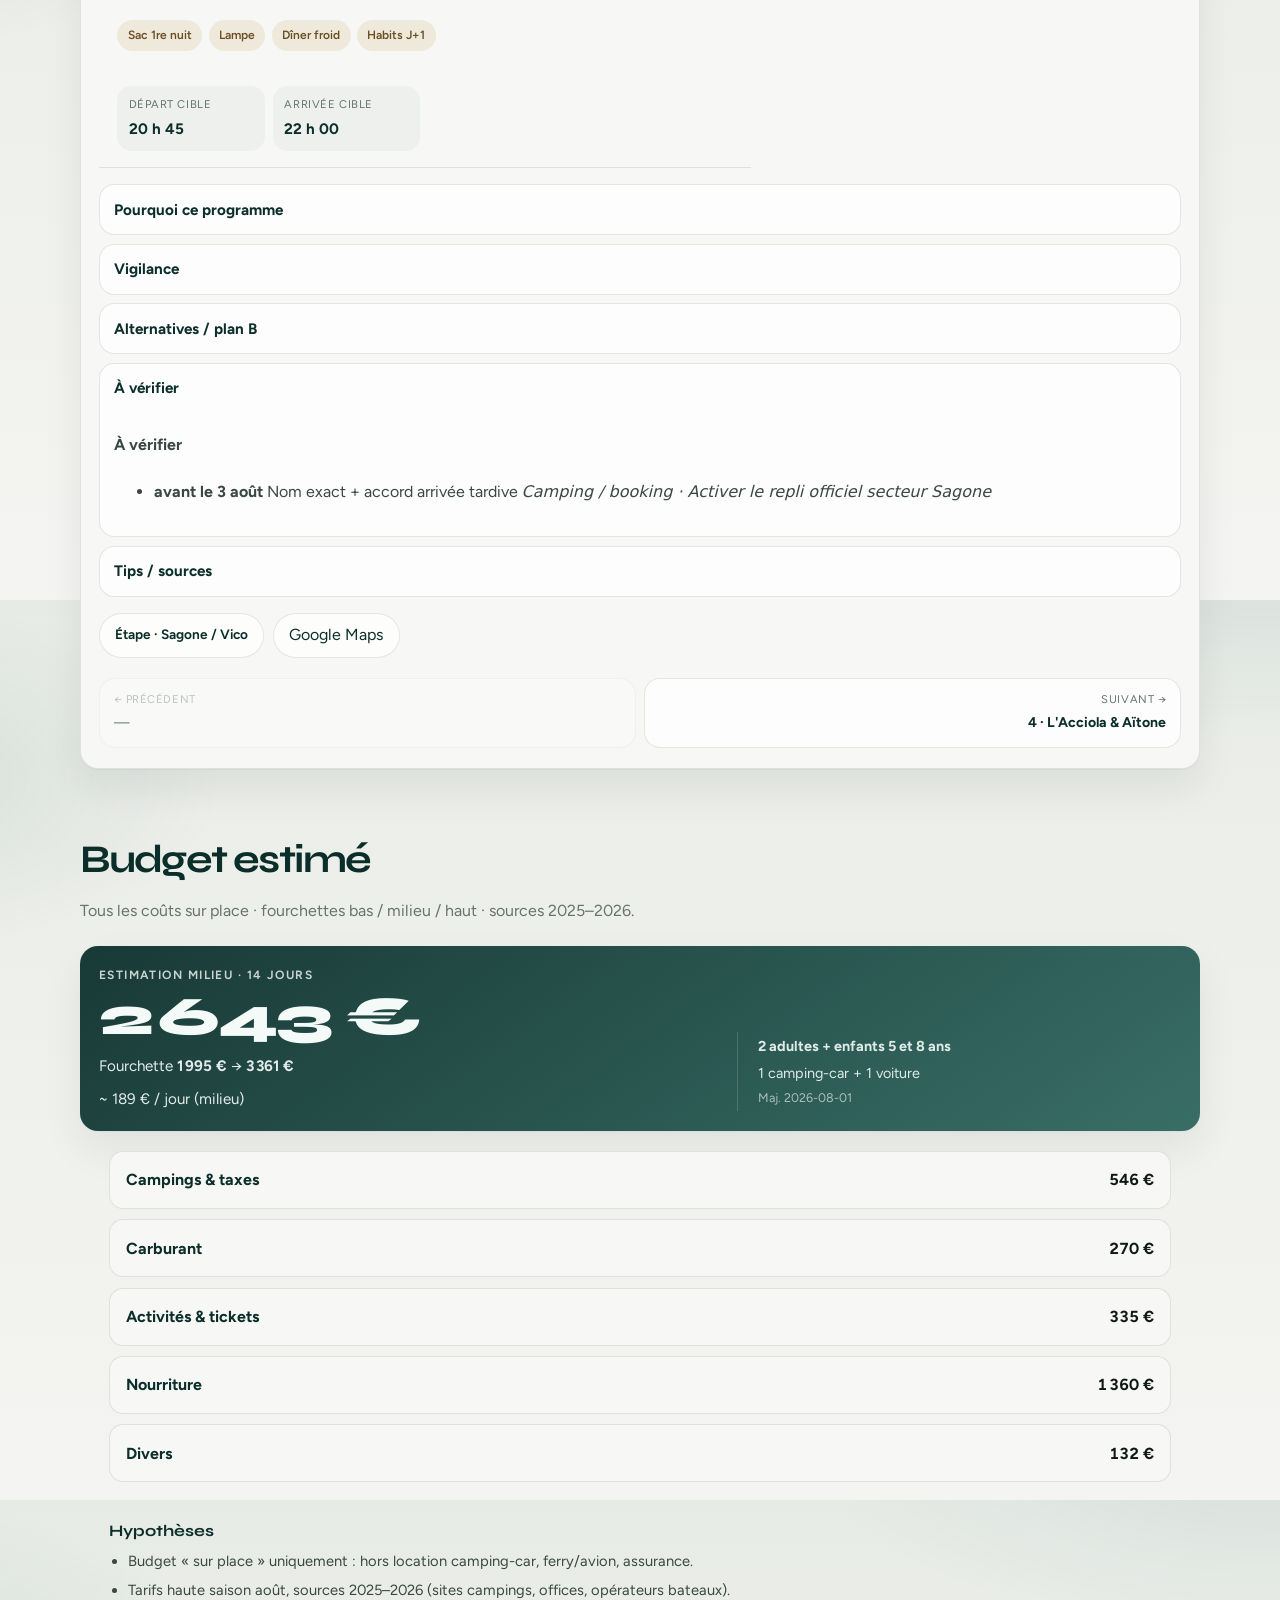
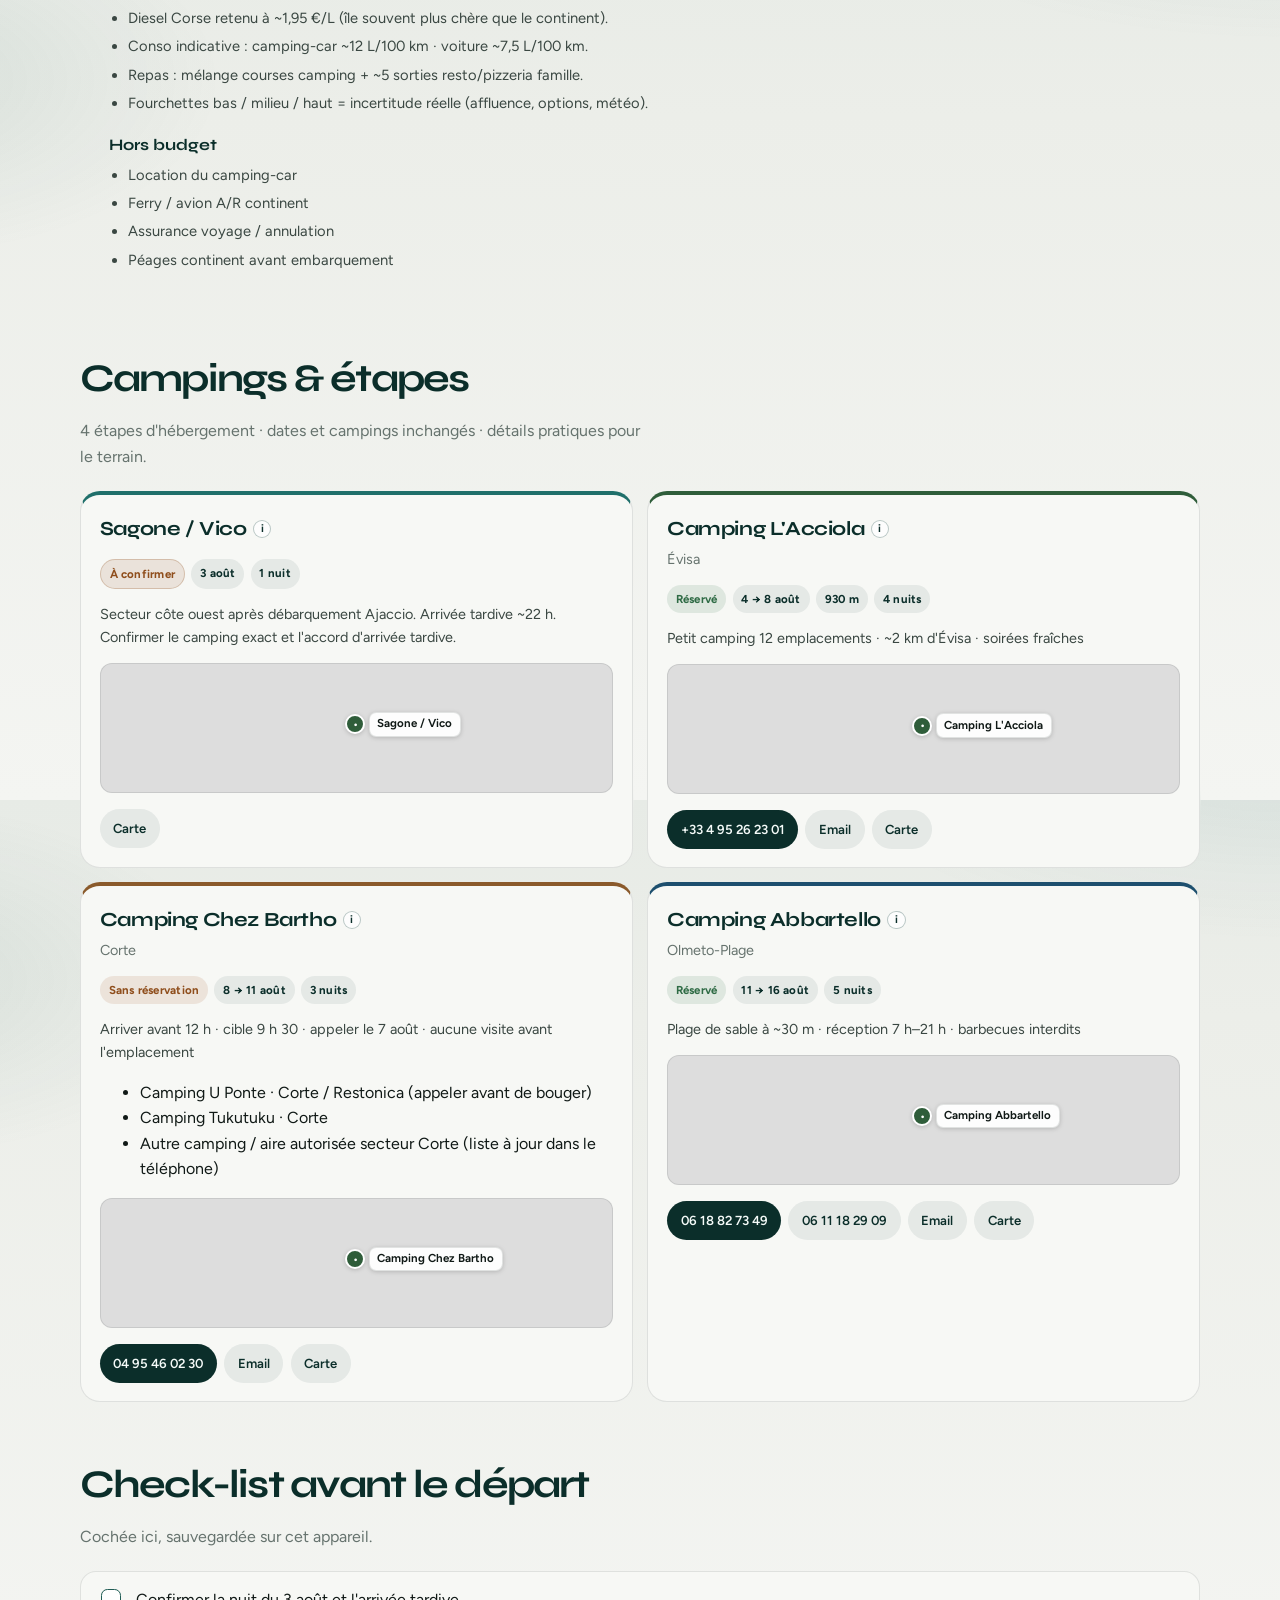
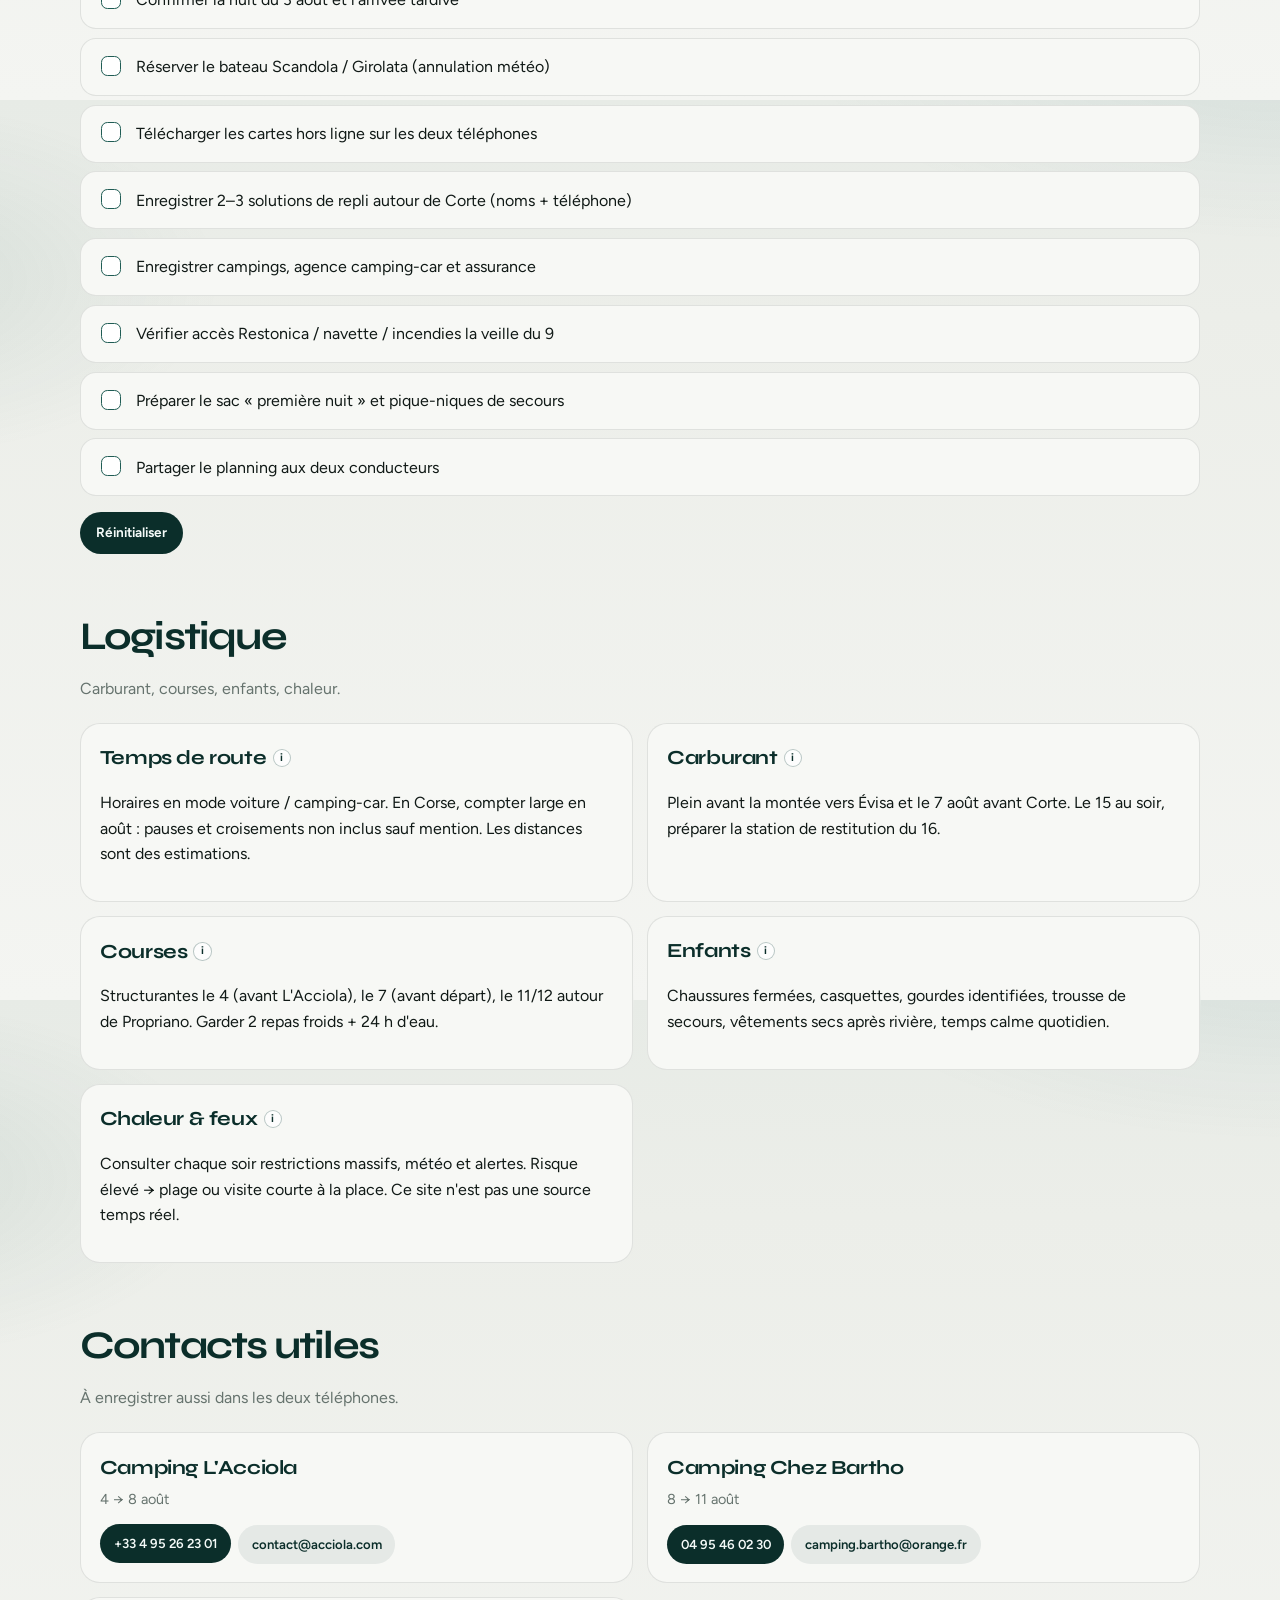
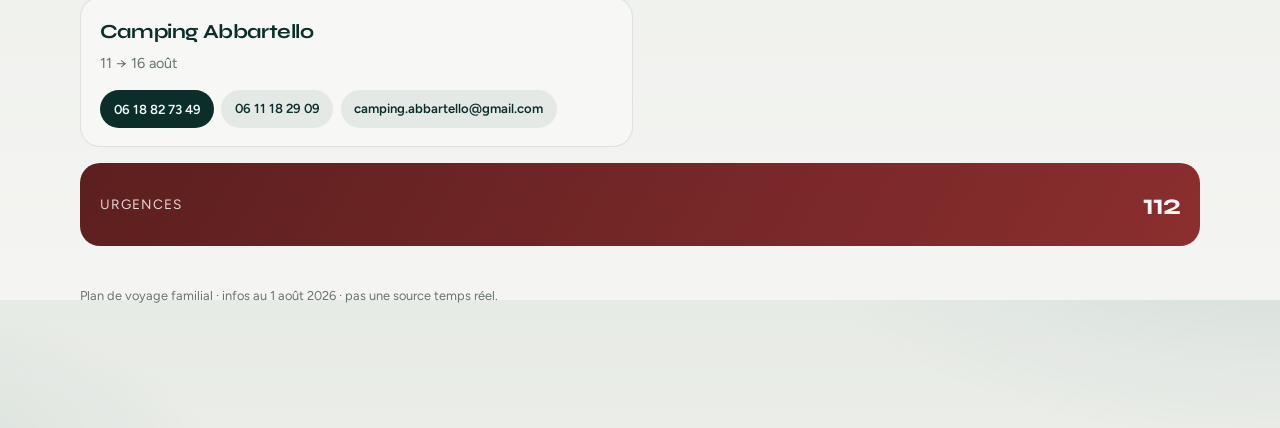
==== commit ae611eb6: "feat: rebalance roadbook programme and UX hierarchy Consolidate a single recommended itinerary with " ====
--- a/index.html
+++ b/index.html
@@ -29,11 +29,9 @@
     </div>
     <nav class="drawer__nav" aria-label="Sections">
       <a href="#accueil" data-nav="home">Accueil</a>
+      <a href="#overview" data-nav="overview">Vue d'ensemble</a>
       <a href="#programme" data-nav="days">Programme</a>
-      <a href="#replis-restonica" data-nav="replis">Restonica A/B</a>
-      <a href="#plages" data-nav="beaches">Plages</a>
-      <a href="#piscines" data-nav="pools">Piscines</a>
-      <a href="./alt.html">Variante best-of</a>
+      <a href="./alt.html">Variantes &amp; replis</a>
       <a href="#budget" data-nav="budget">Budget</a>
       <a href="#bases" data-nav="bases">Campings</a>
       <a href="#checklist" data-nav="check">Check-list</a>
@@ -44,7 +42,7 @@
       <p class="drawer__label">Aller au jour</p>
       <div class="drawer__day-list" id="drawerDays"></div>
     </div>
-    <p class="drawer__note">Astuce : glisse horizontalement sur le programme pour changer de jour. Flèches ← → aussi. Hors ligne après la 1<sup>re</sup> ouverture.</p>
+    <p class="drawer__note">Glisse sur le programme pour changer de jour. Flèches ← → aussi. Hors ligne après la 1<sup>re</sup> ouverture (polices système en secours).</p>
   </aside>
   <div class="scrim" id="scrim" hidden></div>
 
@@ -76,10 +74,12 @@
           <span class="hero__title-year" data-hero-reveal>2026</span>
         </h1>
         <p class="hero__lead" data-hero-reveal>
-          Roadbook familial premium · mer, montagne, patrimoine · camping-car peu déplacé.
+          Roadbook familial · nature, peu de villes, camping-car peu déplacé.
         </p>
+        <p class="hero__next" id="heroNext" data-hero-reveal></p>
         <div class="hero__cta" data-hero-reveal>
           <button class="btn btn--primary" id="jumpToday" type="button">Programme</button>
+          <a class="btn btn--ghost btn--on-hero" href="#overview">Vue d'ensemble</a>
         </div>
       </div>
     </section>
@@ -97,34 +97,36 @@
     <section class="panel" id="overview">
       <div class="section-head" data-reveal>
         <h2>Le séjour en un regard</h2>
-        <p>14 jours · 13 nuits · 3 bases · 1 camping-car + 1 voiture</p>
-      </div>
-      <div class="trip-pulse" id="tripPulse" data-reveal></div>
+        <p id="overviewLead">14 jours · 13 nuits · 4 étapes d'hébergement · 1 camping-car + 1 voiture</p>
+      </div>
       <div class="stat-row" id="statRow" data-reveal></div>
+      <div class="overview-actions" id="overviewActions" data-reveal></div>
+      <div class="scenario-note" id="scenarioNote" data-reveal></div>
       <div class="overview-map-wrap" data-reveal>
-        <div id="overviewMap" class="map map--overview" role="img" aria-label="Carte des bases du séjour"></div>
+        <div id="overviewMap" class="map map--overview" role="img" aria-label="Carte des quatre étapes d'hébergement"></div>
         <ol class="map-legend map-legend--overview" id="overviewLegend"></ol>
-        <p class="map-caption">Bases dans l’ordre du séjour · trait = transfert principal</p>
-      </div>
-      <div class="route-strip" id="routeStrip" aria-label="Bases du séjour" data-reveal></div>
+        <p class="map-caption">4 étapes d'hébergement dans l'ordre · trait = transfert principal (ordre des étapes)</p>
+      </div>
+      <div class="route-strip" id="routeStrip" aria-label="Étapes du séjour" data-reveal></div>
       <div class="rules" id="rules" data-reveal></div>
     </section>
 
     <section class="panel panel--flush" id="programme">
       <div class="section-head section-head--pad">
         <h2>Programme jour par jour</h2>
-        <p>Horaires indicatifs — glisse pour changer de jour · à ajuster selon météo et énergie.</p>
+        <p>Un seul programme recommandé — horaires indicatifs. Glisse pour changer de jour · à ajuster selon météo et énergie.</p>
         <p class="alt-entry">
-          <a href="./alt.html">Variante best-of</a>
-          — mêmes campings · Piana, Roccapina escale, Sartène et replis Restonica partagés.
+          <a href="./alt.html">Variantes &amp; replis</a>
+          — météo, accès fermés, option sportive Restonica. Ce n'est pas un second roadbook concurrent.
         </p>
       </div>
 
       <div class="day-switcher" id="daySwitcher">
         <button type="button" class="day-switcher__btn" id="prevDay" aria-label="Jour précédent">‹</button>
-        <button type="button" class="day-switcher__current" id="daySwitcherLabel" aria-haspopup="listbox">
+        <button type="button" class="day-switcher__current" id="daySwitcherLabel" aria-haspopup="dialog" aria-expanded="false" aria-controls="dayPicker">
           <span class="day-switcher__date" id="switchDate">—</span>
           <span class="day-switcher__title" id="switchTitle">—</span>
+          <span class="day-switcher__hint">Tous les jours</span>
         </button>
         <button type="button" class="day-switcher__btn" id="nextDay" aria-label="Jour suivant">›</button>
       </div>
@@ -133,31 +135,6 @@
       <div class="day-stage" id="dayStage"></div>
     </section>
 
-    <section class="panel alt-panel" id="replis-restonica">
-      <div class="section-head">
-        <h2 id="meloTitle">Restonica / Melo</h2>
-        <p id="meloIntro"></p>
-      </div>
-      <div class="alt-fallbacks" id="meloFallbacks"></div>
-      <p class="section-foot">Détail Version A / B aussi sur la carte du <button type="button" class="text-link" id="jumpRestonicaDay">9 août</button>.</p>
-    </section>
-
-    <section class="panel" id="plages">
-      <div class="section-head">
-        <h2>Meilleures plages du parcours</h2>
-        <p>Classement · affluence · van · temps conseillé — une plage réussie plutôt qu’un triathlon parking.</p>
-      </div>
-      <div id="beachGuide"></div>
-    </section>
-
-    <section class="panel" id="piscines">
-      <div class="section-head">
-        <h2>Piscines naturelles</h2>
-        <p>Comparatif Corse · seules les plus pertinentes pour vos bases sont conservées.</p>
-      </div>
-      <div id="poolsGuide"></div>
-    </section>
-
     <section class="panel" id="budget">
       <div class="section-head">
         <h2>Budget estimé</h2>
@@ -168,8 +145,8 @@
 
     <section class="panel" id="bases">
       <div class="section-head">
-        <h2>Campings & bases</h2>
-        <p>Dates et campings inchangés · détails pratiques pour le terrain.</p>
+        <h2>Campings &amp; étapes</h2>
+        <p>4 étapes d'hébergement · dates et campings inchangés · détails pratiques pour le terrain.</p>
       </div>
       <div class="base-grid" id="baseGrid"></div>
     </section>
@@ -209,7 +186,7 @@
   </button>
 
   <div class="tip-layer" id="tipLayer" hidden>
-    <div class="tip-card" role="dialog" aria-modal="true" aria-labelledby="tipTitle">
+    <div class="tip-card" role="dialog" aria-modal="true" aria-labelledby="tipTitle" aria-describedby="tipBody">
       <button class="tip-card__close" id="tipClose" type="button" aria-label="Fermer">×</button>
       <p class="tip-card__eyebrow" id="tipEyebrow">Info</p>
       <h3 id="tipTitle"></h3>
@@ -218,12 +195,11 @@
   </div>
 
   <footer class="footer">
-    <p>Plan de voyage familial · infos au 30 juillet 2026 · pas une source temps réel.</p>
+    <p id="footerNote">Plan de voyage familial · pas une source temps réel.</p>
   </footer>
 
   <script src="./assets/vendor/leaflet.js"></script>
   <script src="./data/trip.js"></script>
-  <script src="./data/premium.js"></script>
   <script src="./data/budget.js"></script>
   <script src="./assets/app.js"></script>
 </body>
--- a/assets/styles.css
+++ b/assets/styles.css
@@ -19,7 +19,7 @@
   --font-display: "Syne", "Avenir Next", sans-serif;
   --font-body: "Figtree", system-ui, sans-serif;
   --pad: clamp(1rem, 3.2vw, 1.85rem);
-  --max: 960px;
+  --max: 1180px;
   --top: 0px;
   --bottombar: calc(4.25rem + env(safe-area-inset-bottom, 0px));
   --ease: cubic-bezier(0.22, 1, 0.36, 1);
@@ -159,6 +159,13 @@
   overflow: clip;
   color: #f4faf8;
   isolation: isolate;
+}
+
+@media (max-width: 767px) {
+  .hero {
+    min-height: 80svh;
+    height: 82svh;
+  }
 }
 
 .hero__media {
@@ -629,6 +636,30 @@
 }
 
 .badge--confirm {
+  background: rgba(29, 95, 122, 0.12);
+  color: var(--sea);
+}
+
+.badge--pending {
+  background: rgba(143, 78, 28, 0.12);
+  color: var(--warn);
+  border: 1px solid rgba(143, 78, 28, 0.25);
+}
+
+.badge--early,
+.badge--intensity-4,
+.badge--intensity-5 {
+  background: rgba(139, 46, 46, 0.1);
+  color: var(--danger);
+}
+
+.badge--intensity-1,
+.badge--intensity-2 {
+  background: rgba(47, 107, 69, 0.12);
+  color: var(--ok);
+}
+
+.badge--intensity-3 {
   background: rgba(29, 95, 122, 0.12);
   color: var(--sea);
 }
@@ -2378,641 +2409,448 @@
 }
 
 
-/* ========== Premium roadbook layer ========== */
+/* ===== Roadbook UX 2026 refresh ===== */
 :root {
-  --card: #fbfcf9;
-  --shadow: 0 1px 0 rgba(16, 25, 22, 0.03), 0 22px 48px rgba(16, 25, 22, 0.06);
-  --radius: 22px;
-}
-
-.trip-pulse {
-  display: grid;
-  grid-template-columns: repeat(2, 1fr);
+  --font-body: "Figtree", "Segoe UI", system-ui, sans-serif;
+}
+
+body {
+  font-size: 16px;
+  line-height: 1.6;
+}
+
+.hero__next {
+  margin: 0.85rem 0 0;
+  max-width: 28rem;
+  font-size: 0.95rem;
+  font-weight: 600;
+  color: #fff;
+  text-shadow: var(--hero-text-shadow);
+}
+
+.btn--on-hero {
+  color: #fff !important;
+  border-color: rgba(255, 255, 255, 0.45) !important;
+  background: rgba(255, 255, 255, 0.12) !important;
+}
+
+.btn:focus-visible,
+.day-switcher__btn:focus-visible,
+.day-switcher__current:focus-visible,
+.day-pill:focus-visible,
+.bottom-nav__item:focus-visible,
+.menu-btn:focus-visible,
+.tip-btn:focus-visible,
+.drawer-day:focus-visible,
+summary:focus-visible,
+a:focus-visible,
+button:focus-visible {
+  
+  outline: 3px solid #c4a35a;
+  outline-offset: 2px;
+}
+
+.stat-row {
+  display: grid;
+  grid-template-columns: repeat(2, minmax(0, 1fr));
   gap: 0.65rem;
-  margin: 0 0 1.25rem;
-}
-
-@media (min-width: 640px) {
-  .trip-pulse {
-    grid-template-columns: repeat(4, 1fr);
+}
+
+@media (min-width: 700px) {
+  .stat-row {
+    grid-template-columns: repeat(4, minmax(0, 1fr));
   }
 }
 
-.pulse-card {
-  padding: 1rem 1.05rem;
-  border-radius: 16px;
+.overview-actions {
+  display: grid;
+  gap: 0.85rem;
+  margin: 1rem var(--pad) 0;
+}
+
+.overview-actions .btn {
+  justify-self: start;
+}
+
+.overview-next {
+  margin: 0;
+  padding: 0.9rem 1rem;
+  border-radius: 1rem;
+  background: rgba(11, 46, 42, 0.05);
+  border: 1px solid var(--line);
+}
+
+.overview-next ol {
+  margin: 0.4rem 0 0;
+  padding-left: 1.1rem;
+}
+
+.scenario-note {
+  margin: 1rem var(--pad) 0;
+  padding: 1rem 1.1rem;
+  border-radius: 1rem;
+  background: linear-gradient(135deg, rgba(31, 92, 84, 0.08), rgba(166, 124, 82, 0.1));
+  border: 1px solid var(--line);
+  display: grid;
+  gap: 0.35rem;
+}
+
+.scenario-note strong {
+  font-family: var(--font-display);
+  font-size: 1.05rem;
+  color: var(--brand);
+}
+
+.scenario-note span {
+  color: var(--ink-soft);
+  font-size: 0.95rem;
+}
+
+.day-switcher {
+  position: sticky;
+  top: env(safe-area-inset-top, 0px);
+  z-index: 30;
+  background: rgba(236, 238, 233, 0.92);
+  backdrop-filter: blur(10px);
+  border-bottom: 1px solid var(--line);
+}
+
+.day-switcher__hint {
+  display: block;
+  margin-top: 0.15rem;
+  font-size: 0.72rem;
+  color: var(--muted);
+  font-weight: 600;
+  letter-spacing: 0.02em;
+}
+
+.day-switcher__btn,
+.day-switcher__current,
+.bottom-nav__item,
+.tip-card__close,
+.day-picker__close {
+  min-width: 44px;
+  min-height: 44px;
+}
+
+.day-picker {
+  position: relative;
+  z-index: 28;
+  margin: 0 var(--pad);
+}
+
+.day-picker[hidden] {
+  display: none !important;
+}
+
+.day-picker__panel {
+  margin-top: 0.5rem;
+  padding: 0.85rem;
+  border-radius: 1rem;
   background: var(--card);
   border: 1px solid var(--line);
   box-shadow: var(--shadow);
-}
-
-.pulse-card span {
-  display: block;
-  font-size: 0.72rem;
+  max-height: min(60vh, 28rem);
+  overflow: auto;
+}
+
+.day-picker__head {
+  display: flex;
+  align-items: center;
+  justify-content: space-between;
+  gap: 0.75rem;
+  margin-bottom: 0.65rem;
+}
+
+.day-picker__list {
+  display: grid;
+  gap: 0.4rem;
+}
+
+.day-layout {
+  display: grid;
+  gap: 1rem;
+  padding: 0 1.15rem 1rem;
+}
+
+@media (min-width: 960px) {
+  .day-layout {
+    grid-template-columns: minmax(0, 1.35fr) minmax(18rem, 0.85fr);
+    align-items: start;
+    gap: 1.25rem;
+  }
+
+  .day-layout__aside {
+    position: sticky;
+    top: calc(4.5rem + env(safe-area-inset-top, 0px));
+  }
+}
+
+.day-level {
+  display: grid;
+  gap: 0.85rem;
+}
+
+.day-level--tertiary {
+  padding: 0 1.15rem 1rem;
+  gap: 0.55rem;
+}
+
+.day-highlights {
+  margin: 0;
+  padding: 0;
+  list-style: none;
+  display: grid;
+  gap: 0.45rem;
+}
+
+.day-highlights li {
+  display: grid;
+  grid-template-columns: 1.6rem 1fr;
+  gap: 0.55rem;
+  align-items: start;
+  padding: 0.55rem 0.7rem;
+  border-radius: 0.85rem;
+  background: rgba(255, 255, 255, 0.7);
+  border: 1px solid var(--line);
+  font-size: 0.95rem;
+}
+
+.day-highlights__n {
+  width: 1.5rem;
+  height: 1.5rem;
+  border-radius: 999px;
+  display: grid;
+  place-items: center;
+  background: var(--brand);
+  color: #fff;
+  font-size: 0.75rem;
+  font-weight: 700;
+}
+
+.day-alert {
+  margin: 0;
+  padding: 0.8rem 0.9rem;
+  border-radius: 0.9rem;
+  display: grid;
+  gap: 0.2rem;
+}
+
+.day-alert--critical {
+  background: rgba(139, 46, 46, 0.1);
+  border: 1px solid rgba(139, 46, 46, 0.28);
+  color: var(--danger);
+}
+
+.day-alert strong {
+  font-size: 0.78rem;
+  letter-spacing: 0.04em;
   text-transform: uppercase;
-  letter-spacing: 0.06em;
+}
+
+.day-primary-action {
+  margin: 0;
+}
+
+.day-details {
+  border: 1px solid var(--line);
+  border-radius: 0.95rem;
+  background: rgba(255, 255, 255, 0.65);
+  padding: 0.15rem 0.85rem 0.15rem;
+}
+
+.day-details summary {
+  cursor: pointer;
+  list-style: none;
+  min-height: 44px;
+  display: flex;
+  align-items: center;
+  font-weight: 700;
+  color: var(--brand);
+  font-size: 0.95rem;
+}
+
+.day-details summary::-webkit-details-marker {
+  display: none;
+}
+
+.day-details__body {
+  padding: 0 0 0.85rem;
+  color: var(--ink-soft);
+}
+
+.alt-card,
+.variant-card,
+.verify-item {
+  display: grid;
+  gap: 0.35rem;
+  padding: 0.8rem 0.85rem;
+  border-radius: 0.9rem;
+  border: 1px solid var(--line);
+  background: rgba(255, 255, 255, 0.72);
+  margin: 0 0 0.55rem;
+}
+
+.alt-card__badge,
+.variant-card__meta {
+  display: flex;
+  flex-wrap: wrap;
+  gap: 0.4rem;
+  align-items: center;
+}
+
+.variant-card__trigger,
+.variant-card__replaces,
+.verify-item small {
+  font-size: 0.84rem;
   color: var(--muted);
 }
 
-.pulse-card strong {
-  display: block;
-  margin-top: 0.25rem;
-  font-family: var(--font-display);
-  font-size: 1.35rem;
-  letter-spacing: -0.03em;
-  color: var(--brand);
-}
-
-.day-card--premium {
-  border: 1px solid rgba(16, 25, 22, 0.08);
-}
-
-.day-progress {
-  padding: 0.75rem 1.15rem 0.35rem;
-  background: rgba(247, 248, 245, 0.95);
-}
-
-.day-progress__bar {
-  height: 4px;
-  border-radius: 999px;
-  background: rgba(16, 25, 22, 0.08);
-  overflow: hidden;
-}
-
-.day-progress__bar i {
-  display: block;
-  height: 100%;
-  background: linear-gradient(90deg, var(--brand-2), var(--sea));
-  border-radius: inherit;
-  transition: width 0.45s var(--ease);
-}
-
-.day-progress__meta {
+.variant-day {
+  margin: 0 0 1rem;
+  padding: 1rem 1.05rem;
+  border-radius: 1rem;
+  border: 1px solid var(--line);
+  background: var(--card);
+}
+
+.variant-day.is-focus {
+  border-color: rgba(31, 92, 84, 0.45);
+  box-shadow: 0 0 0 3px rgba(31, 92, 84, 0.12);
+}
+
+.variant-day__head {
   display: flex;
   justify-content: space-between;
   gap: 0.75rem;
-  margin-top: 0.45rem;
-  font-size: 0.75rem;
-  color: var(--muted);
-  font-weight: 600;
-}
-
-.tag--today {
-  background: rgba(201, 166, 107, 0.35);
-  border-color: rgba(255, 255, 255, 0.28);
-}
-
-.glance {
-  display: grid;
-  grid-template-columns: repeat(2, 1fr);
-  gap: 0.5rem;
-  padding: 1rem 1.15rem;
-  border-bottom: 1px solid var(--line);
-  background: linear-gradient(180deg, rgba(31, 92, 84, 0.04), transparent);
-}
-
-@media (min-width: 640px) {
-  .glance {
-    grid-template-columns: repeat(4, 1fr);
+  align-items: start;
+  margin-bottom: 0.75rem;
+}
+
+.variant-day__list {
+  list-style: none;
+  margin: 0;
+  padding: 0;
+}
+
+.map-block.is-expanded {
+  position: fixed;
+  inset: 0;
+  z-index: 80;
+  margin: 0;
+  padding: 1rem;
+  background: rgba(8, 24, 22, 0.92);
+  display: grid;
+  grid-template-rows: auto 1fr auto auto;
+}
+
+.map-block.is-expanded .map--day {
+  height: auto !important;
+  min-height: 60vh;
+}
+
+.pin__wrap {
+  display: inline-flex;
+  align-items: center;
+  gap: 0.25rem;
+}
+
+.pin--compact .pin__label {
+  display: none;
+}
+
+.pin--base .pin__badge { background: #2f5d3a; }
+.pin--plage .pin__badge { background: #1d4f6e; }
+.pin--randonnee .pin__badge { background: #8a5a2b; }
+.pin--parking .pin__badge { background: #5a5a5a; }
+.pin--viewpoint .pin__badge { background: #2f6a78; }
+.pin--ville .pin__badge { background: #0b2e2a; }
+.pin--visite .pin__badge { background: #6b4e71; }
+
+.bottom-nav {
+  position: fixed;
+  left: 0;
+  right: 0;
+  bottom: 0;
+  z-index: 60;
+  display: grid;
+  grid-template-columns: repeat(4, 1fr);
+  gap: 0.15rem;
+  padding: 0.35rem 0.4rem calc(0.35rem + env(safe-area-inset-bottom, 0px));
+  background: rgba(247, 248, 245, 0.92);
+  border-top: 1px solid var(--line);
+  backdrop-filter: blur(14px);
+}
+
+.bottom-nav__item {
+  appearance: none;
+  border: 0;
+  background: transparent;
+  color: var(--ink-soft);
+  font-size: 0.72rem;
+  font-weight: 700;
+  text-align: center;
+  padding: 0.35rem 0.2rem;
+  border-radius: 0.75rem;
+  text-decoration: none;
+  cursor: pointer;
+}
+
+.bottom-nav__item.is-active,
+.bottom-nav__item[aria-current="page"] {
+  color: var(--brand);
+  background: rgba(11, 46, 42, 0.08);
+}
+
+body.has-bottom-nav .menu-btn--with-bottom-nav {
+  display: none;
+}
+
+@media (min-width: 960px) {
+  body.has-bottom-nav .menu-btn--with-bottom-nav {
+    display: grid;
   }
-}
-
-.glance__item {
-  padding: 0.7rem 0.75rem;
-  border-radius: 14px;
-  background: #fff;
+
+  .bottom-nav {
+    display: none;
+  }
+}
+
+.alt-fallback {
+  margin: 0 0 0.75rem;
+  padding: 1rem;
+  border-radius: 1rem;
   border: 1px solid var(--line);
-}
-
-.glance__label {
-  display: block;
-  font-size: 0.68rem;
-  text-transform: uppercase;
-  letter-spacing: 0.05em;
-  color: var(--muted);
-  font-weight: 600;
-}
-
-.glance__value {
-  display: block;
-  margin-top: 0.2rem;
-  font-size: 0.98rem;
-  color: var(--brand);
-  letter-spacing: -0.02em;
-}
-
-.signals {
-  padding: 0.85rem 1.15rem 1rem;
-  border-bottom: 1px solid var(--line);
-}
-
-.signals__badges {
+  background: var(--card);
+}
+
+.alt-fallback__head {
   display: flex;
   flex-wrap: wrap;
-  gap: 0.45rem;
-}
-
-.signal {
-  display: inline-flex;
-  flex-direction: column;
-  gap: 0.1rem;
-  padding: 0.45rem 0.7rem;
-  border-radius: 12px;
-  background: rgba(14, 58, 54, 0.05);
-  border: 1px solid var(--line);
-  min-width: 6.5rem;
-}
-
-.signal em {
-  font-style: normal;
-  font-size: 0.65rem;
-  text-transform: uppercase;
-  letter-spacing: 0.05em;
-  color: var(--muted);
-  font-weight: 600;
-}
-
-.signal strong {
-  font-size: 0.86rem;
-  color: var(--ink);
-}
-
-.signals__tip {
-  margin: 0.55rem 0 0;
-  font-size: 0.86rem;
-  color: var(--ink-soft);
-  display: flex;
   gap: 0.5rem;
-  align-items: baseline;
-}
-
-.signals__tip span {
-  flex: 0 0 auto;
-  font-size: 0.68rem;
-  font-weight: 700;
-  text-transform: uppercase;
-  letter-spacing: 0.04em;
-  color: var(--brand-2);
-}
-
-.section-hint {
-  font-size: 0.78rem;
-  color: var(--muted);
-  font-weight: 500;
-}
-
-.day-section-head {
-  display: flex;
-  align-items: baseline;
-  justify-content: space-between;
-  gap: 0.75rem;
-  flex-wrap: wrap;
-  padding: 1.15rem 1.25rem 0.35rem;
-}
-
-.day-section-head h4 {
-  margin: 0;
-  font-family: var(--font-display);
+  align-items: center;
+  margin-bottom: 0.4rem;
+}
+
+.alt-fallback__head h3 {
+  margin: 0;
   font-size: 1.05rem;
-  letter-spacing: -0.02em;
-}
-
-.timeline__title-row {
-  display: flex;
-  align-items: center;
-  flex-wrap: wrap;
-  gap: 0.4rem;
-}
-
-.timeline__title-row h4 {
-  margin: 0;
-}
-
-.tl-num {
-  display: inline-flex;
-  align-items: center;
-  justify-content: center;
-  width: 1.2rem;
-  height: 1.2rem;
-  border-radius: 50%;
-  background: var(--brand);
-  color: #f4faf8;
-  font-size: 0.68rem;
-  font-weight: 700;
-}
-
-.tl-kind {
-  font-size: 0.65rem;
-  font-weight: 700;
-  text-transform: uppercase;
-  letter-spacing: 0.04em;
-  padding: 0.18rem 0.45rem;
-  border-radius: 999px;
-  background: rgba(47, 106, 120, 0.1);
-  color: var(--sea);
-}
-
-.timeline {
-  padding-top: 0.35rem;
-}
-
-@media (max-width: 520px) {
-  .timeline li {
-    grid-template-columns: 3.1rem 1fr;
-    gap: 0.55rem;
+}
+
+@media (max-width: 420px) {
+  .day-card__hero h3 {
+    font-size: 1.35rem;
   }
-  .timeline li::before {
-    left: 3.35rem;
+
+  .metrics {
+    grid-template-columns: repeat(2, minmax(0, 1fr));
   }
-  .timeline__time {
-    font-size: 0.78rem;
+}
+
+@media (prefers-reduced-motion: reduce) {
+  .day-picker__panel,
+  .bottom-nav,
+  .map-block.is-expanded {
+    transition: none !important;
   }
 }
-
-.guides {
-  padding-bottom: 0.5rem;
-}
-
-.guides__grid {
-  display: grid;
-  gap: 0.75rem;
-  padding: 0.35rem 1.15rem 1rem;
-}
-
-@media (min-width: 800px) {
-  .guides__grid {
-    grid-template-columns: 1fr 1fr;
-  }
-}
-
-.guide-card {
-  padding: 1rem 1.05rem;
-  border-radius: 16px;
-  background: #fff;
-  border: 1px solid var(--line);
-  box-shadow: 0 10px 28px rgba(16, 25, 22, 0.04);
-}
-
-.guide-card__head {
-  display: flex;
-  flex-wrap: wrap;
-  align-items: flex-start;
-  justify-content: space-between;
-  gap: 0.5rem;
-  margin-bottom: 0.7rem;
-}
-
-.guide-card__head h4 {
-  margin: 0;
-  font-family: var(--font-display);
-  font-size: 1.05rem;
-  letter-spacing: -0.02em;
-}
-
-.guide-card__meta {
-  display: flex;
-  flex-wrap: wrap;
-  gap: 0.35rem;
-}
-
-.badge-soft {
-  font-size: 0.68rem;
-  font-weight: 700;
-  padding: 0.25rem 0.5rem;
-  border-radius: 999px;
-  background: rgba(14, 58, 54, 0.08);
-  color: var(--brand);
-}
-
-.badge-soft--sea {
-  background: rgba(47, 106, 120, 0.12);
-  color: var(--sea);
-}
-
-.guide-card__dl {
-  margin: 0;
-  display: grid;
-  gap: 0.55rem;
-}
-
-.guide-card__dl dt {
-  font-size: 0.68rem;
-  text-transform: uppercase;
-  letter-spacing: 0.05em;
-  color: var(--muted);
-  font-weight: 700;
-  margin: 0 0 0.15rem;
-}
-
-.guide-card__dl dd {
-  margin: 0;
-  font-size: 0.88rem;
-  color: var(--ink-soft);
-  line-height: 1.45;
-}
-
-.plan-duo {
-  padding-bottom: 0.5rem;
-}
-
-.plan-card {
-  margin: 0.65rem 1.15rem;
-  padding: 1.05rem 1.1rem 0.5rem;
-  border-radius: 18px;
-  border: 1px solid var(--line);
-  background: #fff;
-}
-
-.plan-card--a {
-  border-color: rgba(47, 107, 69, 0.28);
-  background: linear-gradient(180deg, rgba(47, 107, 69, 0.06), #fff 40%);
-}
-
-.plan-card--b {
-  border-color: rgba(47, 106, 120, 0.28);
-  background: linear-gradient(180deg, rgba(47, 106, 120, 0.07), #fff 40%);
-}
-
-.plan-card__id {
-  margin: 0;
-  font-size: 0.7rem;
-  font-weight: 800;
-  letter-spacing: 0.08em;
-  text-transform: uppercase;
-  color: var(--brand-2);
-}
-
-.plan-card h4 {
-  margin: 0.25rem 0 0.45rem;
-  font-family: var(--font-display);
-  font-size: 1.1rem;
-}
-
-.plan-card__when,
-.plan-card__level {
-  margin: 0 0 0.35rem;
-  font-size: 0.88rem;
-  color: var(--ink-soft);
-}
-
-.metrics--embed {
-  padding: 0.75rem 0;
-  border: 0;
-}
-
-.timeline--embed {
-  padding: 0.25rem 0 0.5rem;
-}
-
-.info-table-wrap,
-.rank-table-wrap {
-  padding: 0.35rem 1.15rem 1.15rem;
-  overflow-x: auto;
-  -webkit-overflow-scrolling: touch;
-}
-
-.panel .info-table-wrap,
-.panel .rank-table-wrap {
-  padding-left: 0;
-  padding-right: 0;
-}
-
-.info-table {
-  width: 100%;
-  border-collapse: collapse;
-  font-size: 0.86rem;
-  min-width: 560px;
-  background: var(--card);
-  border-radius: 16px;
-  overflow: hidden;
-  border: 1px solid var(--line);
-}
-
-.info-table th,
-.info-table td {
-  padding: 0.7rem 0.75rem;
-  text-align: left;
-  border-bottom: 1px solid var(--line);
-  vertical-align: top;
-}
-
-.info-table th {
-  font-size: 0.68rem;
-  text-transform: uppercase;
-  letter-spacing: 0.05em;
-  color: var(--muted);
-  background: rgba(14, 58, 54, 0.04);
-}
-
-.info-table tr:last-child td {
-  border-bottom: 0;
-}
-
-.rank-pill {
-  display: inline-flex;
-  align-items: center;
-  justify-content: center;
-  min-width: 1.5rem;
-  height: 1.5rem;
-  padding: 0 0.35rem;
-  border-radius: 999px;
-  background: var(--brand);
-  color: #f4faf8;
-  font-size: 0.75rem;
-  font-weight: 800;
-}
-
-.rank-pill--mute {
-  background: rgba(16, 25, 22, 0.15);
-  color: var(--muted);
-}
-
-.focus-grid {
-  padding-bottom: 0.35rem;
-}
-
-.focus-grid__items {
-  display: grid;
-  gap: 0.55rem;
-  padding: 0.35rem 1.15rem 1rem;
-}
-
-@media (min-width: 700px) {
-  .focus-grid__items {
-    grid-template-columns: repeat(2, 1fr);
-  }
-}
-
-.focus-card {
-  padding: 0.85rem 0.95rem;
-  border-radius: 14px;
-  background: rgba(14, 58, 54, 0.04);
-  border: 1px solid var(--line);
-}
-
-.focus-card h5 {
-  margin: 0 0 0.3rem;
-  font-size: 0.92rem;
-  font-family: var(--font-display);
-}
-
-.focus-card p {
-  margin: 0;
-  font-size: 0.86rem;
-  color: var(--ink-soft);
-}
-
-.why-details {
-  margin: 0.5rem 1.15rem 0.75rem;
-  padding: 0.75rem 0.9rem;
-  border-radius: 14px;
-  border: 1px solid var(--line);
-  background: rgba(14, 58, 54, 0.03);
-}
-
-.why-details summary {
-  cursor: pointer;
-  font-weight: 700;
-  font-size: 0.9rem;
-  color: var(--brand);
-  list-style: none;
-}
-
-.why-details summary::-webkit-details-marker {
-  display: none;
-}
-
-.why-details p {
-  margin: 0.55rem 0 0;
-  font-size: 0.9rem;
-  color: var(--ink-soft);
-}
-
-.pool-grid {
-  display: grid;
-  gap: 0.75rem;
-}
-
-@media (min-width: 720px) {
-  .pool-grid {
-    grid-template-columns: 1fr 1fr;
-  }
-}
-
-.pool-card {
-  padding: 1.05rem 1.1rem;
-  border-radius: 18px;
-  background: var(--card);
-  border: 1px solid var(--line);
-  box-shadow: var(--shadow);
-}
-
-.pool-card.is-drop {
-  opacity: 0.78;
-  background: rgba(16, 25, 22, 0.02);
-}
-
-.pool-card header {
-  display: flex;
-  flex-wrap: wrap;
-  align-items: center;
-  gap: 0.45rem;
-  margin-bottom: 0.45rem;
-}
-
-.pool-card h3 {
-  margin: 0;
-  flex: 1;
-  font-family: var(--font-display);
-  font-size: 1.05rem;
-}
-
-.pool-card__flag {
-  font-size: 0.68rem;
-  font-weight: 800;
-  text-transform: uppercase;
-  letter-spacing: 0.04em;
-  color: var(--ok);
-}
-
-.pool-card.is-drop .pool-card__flag {
-  color: var(--muted);
-}
-
-.pool-card > p {
-  margin: 0 0 0.55rem;
-  font-size: 0.9rem;
-  color: var(--ink-soft);
-}
-
-.pool-card__meta {
-  list-style: none;
-  margin: 0;
-  padding: 0;
-  display: grid;
-  gap: 0.25rem;
-  font-size: 0.84rem;
-}
-
-.pool-card__meta em {
-  font-style: normal;
-  font-weight: 700;
-  color: var(--muted);
-  margin-right: 0.35rem;
-  font-size: 0.72rem;
-  text-transform: uppercase;
-  letter-spacing: 0.04em;
-}
-
-.pool-card__note {
-  margin: 0.65rem 0 0 !important;
-  font-size: 0.82rem !important;
-  color: var(--brand-2) !important;
-  font-weight: 600;
-}
-
-.section-foot {
-  margin: 0.75rem 0 0;
-  font-size: 0.88rem;
-  color: var(--muted);
-}
-
-.text-link {
-  border: 0;
-  background: none;
-  padding: 0;
-  color: var(--brand-2);
-  font: inherit;
-  font-weight: 700;
-  text-decoration: underline;
-  text-underline-offset: 0.15em;
-  cursor: pointer;
-}
-
-.map.map--day {
-  min-height: 260px;
-}
-
-@media (min-width: 768px) {
-  .map.map--day {
-    min-height: 320px;
-  }
-}
-
-@media (max-width: 560px) {
-  .day-card__hero {
-    padding: 1.15rem 1rem 1rem;
-  }
-  .day-card__hero h3 {
-    max-width: none;
-  }
-  .glance,
-  .signals,
-  .metrics {
-    padding-left: 1rem;
-    padding-right: 1rem;
-  }
-  .pin__label {
-    display: none;
-  }
-}
